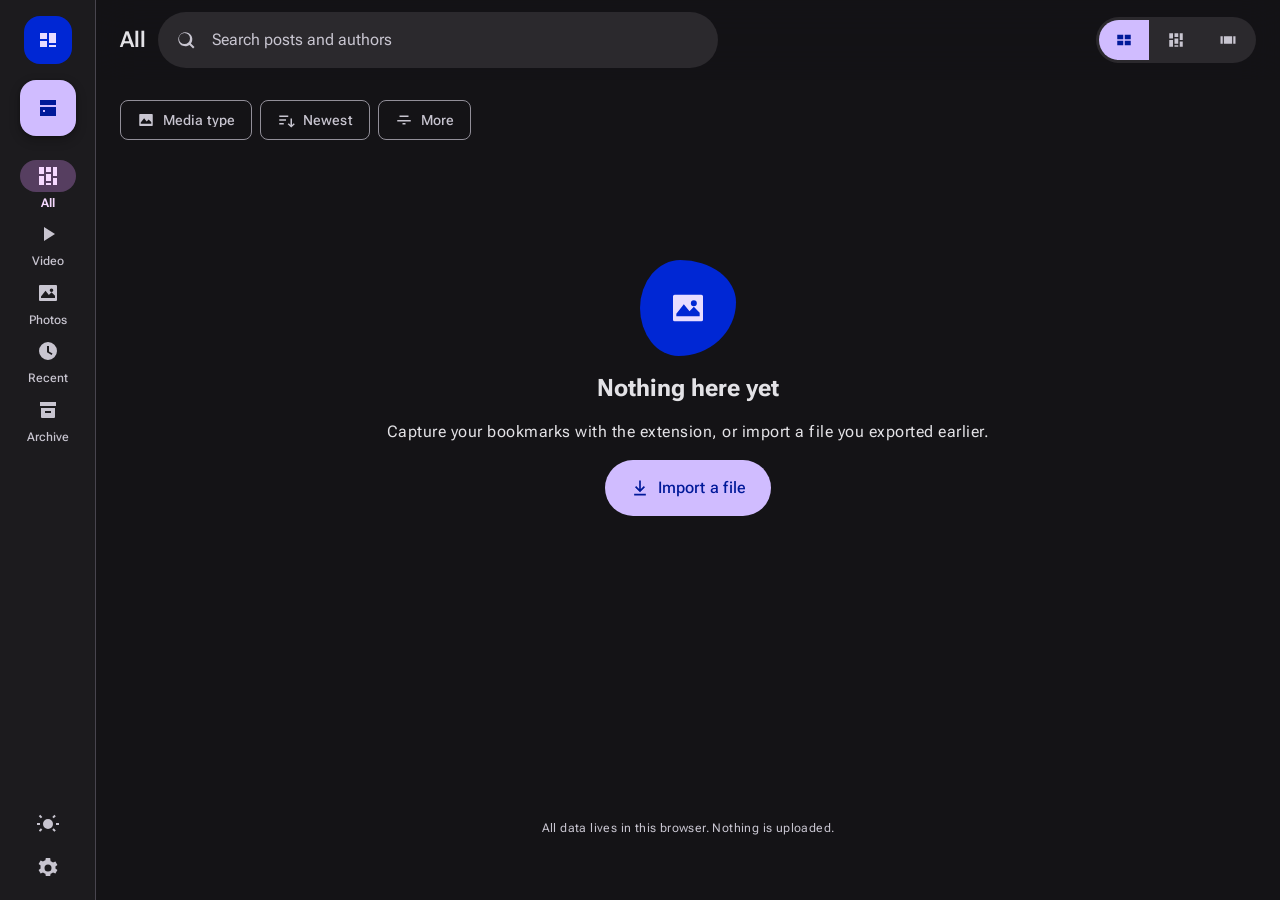
==== extension/dashboard/index.html @ ceeec3f2 "Add theater exit, lightbox overview, and inline video playback Three capability passes over the dash" ====
<!-- AUTO-GENERATED — do not edit.
     Mirrored from dashboard/index.html by tools/sync-shared.mjs.
     Edit the original and re-run:  node tools/sync-shared.mjs -->
<!DOCTYPE html>
<html lang="en">
<head>
<meta charset="UTF-8" />
<meta name="viewport" content="width=device-width, initial-scale=1, viewport-fit=cover" />
<meta name="description" content="Browse the photos and video you saved on X — a fast, horizontal media library that lives entirely in your browser." />
<title>Browse · X Bookmarks</title>

<link rel="stylesheet" href="../shared/m3e/fonts.css" />

<link rel="stylesheet" href="../shared/m3e/tokens.css" />
<link rel="stylesheet" href="../shared/m3e/components.css" />
<link rel="stylesheet" href="layout.css" />
</head>

<body>

<a class="m3e-skip-link m3e-label-large" href="#feed">Skip to media</a>

<!-- ==========================================================================
     APP SHELL

     A media browser, not a document reader. The organising idea is that the
     media is the interface: nothing but media occupies the centre of the
     screen, and every piece of chrome either floats over it or sits at an
     edge where it can be ignored.

     Three window classes, one DOM:
       compact   (<600)   full-bleed feed + floating bottom bar
       medium    (600+)   navigation rail + feed
       wide      (1024+)  navigation rail + feed + persistent inspector
     ========================================================================== -->
<div class="shell">

  <!-- ---------------------------------------------------------------------
       Navigation rail — medium and up.
       Five destinations, each a different way INTO the media, never a
       different kind of object. Icons carry a filled indicator pill when
       selected (M3E's active-indicator), so selection survives greyscale.
       --------------------------------------------------------------------- -->
  <nav class="shell__rail m3e-rail" id="rail" aria-label="Primary">
    <div class="rail__brand" aria-hidden="true">
      <svg viewBox="0 0 24 24" width="24" height="24" fill="currentColor">
        <path d="M4 5h7v6H4V5Zm9 0h7v10h-7V5ZM4 13h7v6H4v-6Zm9 4h7v2h-7v-2Z"/>
      </svg>
    </div>

    <button class="m3e-fab m3e-fab--primary m3e-state rail__fab" id="railFab"
      aria-label="Open data vault" data-tooltip="Vault">
      <svg viewBox="0 0 24 24" aria-hidden="true" fill="currentColor">
        <path d="M4 4h16v5H4V4Zm0 7h16v9H4v-9Zm3 3v2h2v-2H7Z"/>
      </svg>
    </button>

    <div class="rail__items" id="railItems" role="tablist" aria-orientation="vertical"></div>

    <div class="rail__foot">
      <button class="m3e-icon-button m3e-state" id="railTheme" aria-label="Switch color scheme" data-tooltip="Color scheme">
        <svg viewBox="0 0 24 24" aria-hidden="true" fill="currentColor">
          <path d="M12 3a9 9 0 1 0 9 9 7 7 0 0 1-9-9Z"/>
        </svg>
      </button>
      <button class="m3e-icon-button m3e-state" id="railSettings" aria-label="Open settings" data-tooltip="Settings">
        <svg viewBox="0 0 24 24" aria-hidden="true" fill="currentColor">
          <path d="M12 15.5A3.5 3.5 0 1 1 12 8.5a3.5 3.5 0 0 1 0 7Zm7.4-2.1.1-1.4-.1-1.4 2-1.5-2-3.5-2.4 1a7.6 7.6 0 0 0-2.4-1.4L14.2 2H9.8l-.4 2.2A7.6 7.6 0 0 0 7 5.6l-2.4-1-2 3.5 2 1.5-.1 1.4.1 1.4-2 1.5 2 3.5 2.4-1a7.6 7.6 0 0 0 2.4 1.4l.4 2.2h4.4l.4-2.2a7.6 7.6 0 0 0 2.4-1.4l2.4 1 2-3.5-2-1.5Z"/>
        </svg>
      </button>
    </div>
  </nav>

  <!-- ---------------------------------------------------------------------
       Main pane
       --------------------------------------------------------------------- -->
  <div class="shell__main">

    <!-- App bar. Collapses to a single row of glass over the media on scroll;
         it never occupies fixed vertical space that the feed could use. -->
    <header class="m3e-app-bar app-bar" id="appBar">
      <div class="app-bar__identity">
        <span class="app-bar__mark" aria-hidden="true">
          <svg viewBox="0 0 24 24" width="20" height="20" fill="currentColor">
            <path d="M4 5h7v6H4V5Zm9 0h7v10h-7V5ZM4 13h7v6H4v-6Zm9 4h7v2h-7v-2Z"/>
          </svg>
        </span>
        <h1 class="m3e-title-large m3e-title-large--emphasized app-bar__title" id="paneTitle">Browse</h1>
      </div>

      <div class="m3e-search app-bar__search" role="search">
        <svg class="m3e-search__icon" viewBox="0 0 24 24" aria-hidden="true" fill="currentColor">
          <path d="M20.5 19.1 16.9 15.5A7 7 0 1 0 15.5 16.9l3.6 3.6 1.4-1.4ZM5 10.5a5.5 5.5 0 1 1 5.5 5.5A5.5 5.5 0 0 1 5 10.5Z"/>
        </svg>
        <input class="m3e-search__input" id="search" type="search" enterkeyhint="search"
          placeholder="Search posts and authors"
          aria-label="Search your media" aria-describedby="searchHint"
          autocomplete="off" spellcheck="false" />
        <span id="searchHint" class="m3e-visually-hidden">
          Results update as you type.
        </span>
        <button class="m3e-icon-button m3e-icon-button--s m3e-state" id="searchClear" aria-label="Clear search" hidden>
          <svg viewBox="0 0 24 24" aria-hidden="true" fill="currentColor">
            <path d="M18.3 7.1 16.9 5.7 12 10.6 7.1 5.7 5.7 7.1l4.9 4.9-4.9 4.9 1.4 1.4 4.9-4.9 4.9 4.9 1.4-1.4-4.9-4.9 4.9-4.9Z"/>
          </svg>
        </button>
      </div>

      <div class="app-bar__actions">
        <!-- View switch: the single most consequential control on the page,
             so it is a permanent segmented button rather than a menu item. -->
        <div class="m3e-segmented app-bar__view" id="viewSeg" role="group" aria-label="Layout">
          <button class="m3e-segmented__item m3e-state" data-view="rails" aria-pressed="true" title="Rails — browse by collection">
            <svg viewBox="0 0 24 24" width="18" height="18" aria-hidden="true" fill="currentColor">
              <path d="M3 5h8v6H3V5Zm10 0h8v6h-8V5ZM3 13h8v6H3v-6Zm10 0h8v6h-8v-6Z"/>
            </svg>
            <span class="m3e-visually-hidden">Rails view</span>
          </button>
          <button class="m3e-segmented__item m3e-state" data-view="grid" aria-pressed="false" title="Grid — everything at once">
            <svg viewBox="0 0 24 24" width="18" height="18" aria-hidden="true" fill="currentColor">
              <path d="M3 3h5v7H3V3Zm7 0h5v5h-5V3Zm7 0h4v9h-4V3ZM3 12h5v9H3v-9Zm7 7h5v2h-5v-2Zm0-9h5v7h-5v-7Zm7 4h4v7h-4v-7Z"/>
            </svg>
            <span class="m3e-visually-hidden">Grid view</span>
          </button>
          <button class="m3e-segmented__item m3e-state" data-view="theater" aria-pressed="false" title="Theater — one at a time">
            <svg viewBox="0 0 24 24" width="18" height="18" aria-hidden="true" fill="currentColor">
              <path d="M2 7h3v10H2V7Zm4.5 0H17.5v10H6.5V7ZM19 7h3v10h-3V7Z"/>
            </svg>
            <span class="m3e-visually-hidden">Theater view</span>
          </button>
        </div>

        <button class="m3e-icon-button m3e-state app-bar__overflow" id="appBarSettings" aria-label="Open settings">
          <svg viewBox="0 0 24 24" aria-hidden="true" fill="currentColor">
            <path d="M12 15.5A3.5 3.5 0 1 1 12 8.5a3.5 3.5 0 0 1 0 7Zm7.4-2.1.1-1.4-.1-1.4 2-1.5-2-3.5-2.4 1a7.6 7.6 0 0 0-2.4-1.4L14.2 2H9.8l-.4 2.2A7.6 7.6 0 0 0 7 5.6l-2.4-1-2 3.5 2 1.5-.1 1.4.1 1.4-2 1.5 2 3.5 2.4-1a7.6 7.6 0 0 0 2.4 1.4l.4 2.2h4.4l.4-2.2a7.6 7.6 0 0 0 2.4-1.4l2.4 1 2-3.5-2-1.5Z"/>
          </svg>
        </button>
      </div>
    </header>

    <!-- Scrollable content region ------------------------------------------ -->
    <div class="pane" id="pane">

      <!-- Capture banner: only ever shown when the dashboard is running
           inside the extension and there is something to report. -->
      <section class="capture" id="captureBanner" hidden aria-live="polite">
        <span class="capture__dot" id="captureDot" aria-hidden="true"></span>
        <div class="capture__text">
          <p class="capture__title m3e-title-small" id="captureTitle"></p>
          <p class="capture__detail m3e-body-small" id="captureDetail"></p>
        </div>
        <div class="capture__actions" id="captureActions"></div>
      </section>

      <!-- Progressive filter bar: only the three decisions used constantly
           remain visible. Type is one menu; author, dates and thresholds live
           under More filters; Shuffle is an option in Sort. -->
      <div class="filterbar" id="filterBar">
        <div class="filterbar__scroll" role="group" aria-label="Filter and sort media">
          <button class="m3e-chip m3e-state filterbar__chip" id="chipMediaType"
            aria-haspopup="menu" aria-expanded="false" aria-pressed="false">
            <svg viewBox="0 0 24 24" aria-hidden="true" fill="currentColor">
              <path d="M4 4h16a1 1 0 0 1 1 1v14a1 1 0 0 1-1 1H4a1 1 0 0 1-1-1V5a1 1 0 0 1 1-1Zm1 13h14v-2.2l-3.5-3.5-2.6 2.6-3.4-4.2L5 15.4V17Z"/>
            </svg>
            <span class="filterbar__label" id="mediaTypeLabel">Media type</span>
          </button>

          <button class="m3e-chip m3e-state filterbar__chip" id="chipSort" aria-haspopup="menu" aria-expanded="false">
            <svg viewBox="0 0 24 24" aria-hidden="true" fill="currentColor">
              <path d="M3 6h12v2H3V6Zm0 5h9v2H3v-2Zm0 5h6v2H3v-2Zm15 2.6V10h2v8.6l2.3-2.3 1.4 1.4L19 22.1l-4.7-4.4 1.4-1.4 2.3 2.3Z"/>
            </svg>
            <span class="filterbar__label" id="chipSortLabel">Newest</span>
          </button>

          <button class="m3e-chip m3e-state filterbar__chip" id="chipMoreFilters"
            aria-label="More filters" aria-haspopup="menu" aria-expanded="false" aria-pressed="false">
            <svg viewBox="0 0 24 24" aria-hidden="true" fill="currentColor">
              <path d="M10 18h4v-2h-4v2Zm-7-6v2h18v-2H3ZM6 6v2h12V6H6Z"/>
            </svg>
            <span class="filterbar__label">More</span>
            <span class="m3e-chip__badge m3e-tabular" id="moreFilterBadge" hidden>0</span>
          </button>
        </div>
      </div>

      <!-- Result summary, announced to assistive tech --------------------- -->
      <p class="m3e-body-medium pane__summary" id="resultSummary" role="status" aria-live="polite"></p>

      <!-- Every tile points its aria-describedby here. It lives in the shell
           rather than inside a view so the reference can never dangle when
           the view changes. -->
      <p id="tileHint" class="m3e-visually-hidden">
        Opens the full-size viewer. Right-click or long-press for post details.
      </p>

      <!-- The feed. Its contents are entirely view-dependent: rails, grid or
           theater. One region, three renderers. -->
      <main class="feed" id="feed" tabindex="-1"></main>

      <footer class="pane__foot m3e-body-small">
        <span>All data lives in this browser. Nothing is uploaded.</span>
      </footer>
    </div>
  </div>

  <!-- ---------------------------------------------------------------------
       Inspector — persistent from 1024 px, a sheet below that.
       Deliberately NOT called "detail": it holds the post behind whatever
       media is selected, which is context, not the main event. The pane is
       collapsed entirely while nothing is selected — the feed keeps the room.
       --------------------------------------------------------------------- -->
  <aside class="shell__detail" id="detailPane" aria-label="Post details" aria-live="polite" data-open="false">
    <div class="detail" id="detailBody" hidden></div>
  </aside>
</div>

<!-- ==========================================================================
     Floating bottom bar — compact window class only.

     A docked navigation bar would eat 80px of a phone screen permanently, on
     a surface whose entire value is vertical room for media. This is M3
     Expressive's floating toolbar instead: it hides on scroll-down, returns
     on scroll-up, and is the destination switcher and the primary action in
     one 64px pill.
     ========================================================================== -->
<nav class="m3e-toolbar m3e-toolbar--floating nav-bar" id="navBar" aria-label="Primary"></nav>

<!-- ==========================================================================
     Overlays
     ========================================================================== -->
<div class="m3e-scrim" id="scrim" data-open="false"></div>

<!-- Adaptive sheet: bottom sheet on compact, side sheet from medium up -->
<div class="m3e-sheet m3e-sheet--bottom sheet" id="sheet" role="dialog" aria-modal="true"
  aria-labelledby="sheetTitle" aria-hidden="true" data-open="false">
  <div class="m3e-sheet__handle" aria-hidden="true"></div>
  <div class="m3e-sheet__header">
    <h2 class="m3e-title-large m3e-title-large--emphasized m3e-sheet__title" id="sheetTitle"></h2>
    <button class="m3e-icon-button m3e-state" id="sheetClose" aria-label="Close">
      <svg viewBox="0 0 24 24" aria-hidden="true" fill="currentColor">
        <path d="M18.3 7.1 16.9 5.7 12 10.6 7.1 5.7 5.7 7.1l4.9 4.9-4.9 4.9 1.4 1.4 4.9-4.9 4.9 4.9 1.4-1.4-4.9-4.9 4.9-4.9Z"/>
      </svg>
    </button>
  </div>
  <div class="m3e-sheet__content" id="sheetContent"></div>
</div>

<!-- Settings / Data Vault / confirm dialog -->
<div class="m3e-dialog dialog" id="dialog" role="dialog" aria-modal="true"
  aria-labelledby="dialogTitle" aria-hidden="true" data-open="false">
  <div class="m3e-dialog__header">
    <h2 class="m3e-headline-small m3e-headline-small--emphasized m3e-dialog__title" id="dialogTitle"></h2>
    <button class="m3e-icon-button m3e-state" id="dialogClose" aria-label="Close">
      <svg viewBox="0 0 24 24" aria-hidden="true" fill="currentColor">
        <path d="M18.3 7.1 16.9 5.7 12 10.6 7.1 5.7 5.7 7.1l4.9 4.9-4.9 4.9 1.4 1.4 4.9-4.9 4.9 4.9 1.4-1.4-4.9-4.9 4.9-4.9Z"/>
      </svg>
    </button>
  </div>
  <div class="m3e-dialog__content" id="dialogContent"></div>
  <div class="m3e-dialog__actions" id="dialogActions"></div>
</div>

<!-- Snackbar -->
<div class="m3e-snackbar" id="snackbar" role="status" aria-live="polite" data-open="false">
  <span class="m3e-snackbar__text"></span>
  <button class="m3e-snackbar__action" hidden></button>
</div>

<!-- Hidden file inputs -->
<input type="file" id="fileImport" accept=".json,.jsonl,application/json" hidden />
<input type="file" id="fileRestore" accept=".json,application/json" hidden />

<script src="../shared/m3e/color.js"></script>
<script src="../shared/m3e/theme.js"></script>
<script src="../shared/m3e/interactions.js"></script>
<script src="../shared/m3e/media.js"></script>
<script src="../shared/m3e/video-controls.js"></script>
<script src="bridge.js"></script>
<script src="lightbox.js"></script>
<script src="app.js"></script>
</body>
</html>
---- extension/shared/m3e/fonts.css ----
/* AUTO-GENERATED — do not edit.
   Mirrored from shared/m3e/fonts.css by tools/sync-shared.mjs.
   Edit the original and re-run:  node tools/sync-shared.mjs
*/
/* =============================================================================
   M3 Expressive · Typeface

   Roboto Flex, self-hosted, as a real variable font.

   Why self-hosted instead of the Google Fonts CDN
   -----------------------------------------------
   The extension popup runs under the MV3 content security policy, which
   forbids loading resources from a remote origin. If the dashboard pulled
   Roboto Flex from fonts.googleapis.com and the popup could not, the two
   surfaces of the same product would render in two different typefaces — the
   exact incoherence this redesign exists to remove. Self-hosting also means
   the dashboard works offline, which matters for a tool whose whole point is
   keeping your data local.

   Why the `opsz` axis subset
   --------------------------
   Roboto Flex ships 15 axes. Shipping them all costs ~240 kB per subset for
   variation we would never use. We keep the two axes M3 Expressive actually
   depends on:
     · wght (100–1000) — the emphasized type scale is expressed as weight;
     · opsz (8–144)    — optical sizing, so display text gets tighter apertures
                         and body text stays open at small sizes. This is what
                         makes a variable font worth using instead of two
                         static weights.
   That is 84 kB for latin + 59 kB for latin-ext, both cached after first paint.

   `font-display: swap` — text is readable immediately in the fallback stack;
   the swap is a typeface change, never invisible text.
   ============================================================================= */

@font-face {
  font-family: "Roboto Flex";
  font-style: normal;
  font-display: swap;
  font-weight: 100 1000;
  src: url("../fonts/roboto-flex-latin-opsz-normal.woff2") format("woff2-variations");
  unicode-range: U+0000-00FF, U+0131, U+0152-0153, U+02BB-02BC, U+02C6, U+02DA,
    U+02DC, U+0304, U+0308, U+0329, U+2000-206F, U+20AC, U+2122, U+2191, U+2193,
    U+2212, U+2215, U+FEFF, U+FFFD;
}

@font-face {
  font-family: "Roboto Flex";
  font-style: normal;
  font-display: swap;
  font-weight: 100 1000;
  src: url("../fonts/roboto-flex-latin-ext-opsz-normal.woff2") format("woff2-variations");
  unicode-range: U+0100-02BA, U+02BD-02C5, U+02C7-02CC, U+02CE-02D7, U+02DD-02FF,
    U+0304, U+0308, U+0329, U+1D00-1DBF, U+1E00-1E9F, U+1EF2-1EFF, U+2020,
    U+20A0-20AB, U+20AD-20C0, U+2113, U+2C60-2C7F, U+A720-A7FF;
}

/* Let the browser drive `opsz` from the rendered size. This is the whole point
   of an optical-size axis: 57px display text and 11px labels are different
   drawings of the same face, not one drawing scaled. */
:root {
  font-optical-sizing: auto;
  font-synthesis-weight: none; /* never fake a weight the variable font has */
}
---- extension/shared/m3e/tokens.css ----
/* AUTO-GENERATED — do not edit.
   Mirrored from shared/m3e/tokens.css by tools/sync-shared.mjs.
   Edit the original and re-run:  node tools/sync-shared.mjs
*/
/* =============================================================================
   M3E · Design Tokens
   Material Design 3 Expressive — reference + system layer
   -----------------------------------------------------------------------------
   Layering (M3 token architecture):
     md.ref.*   reference   raw primitives, never used by components directly
     md.sys.*   system      semantic decisions, the only layer components read
     md.comp.*  component   per-component overrides, declared beside components

   Colour system tokens (--md-sys-color-*) are NOT declared here: they are
   emitted at runtime by shared/m3e/theme.js from the dynamic colour engine,
   so that seed / variant / contrast / scheme changes are a single repaint.
   ============================================================================= */

:root {
  /* ==========================================================================
     REFERENCE · Typeface
     M3 defines two typeface roles: brand (display/headline) and plain
     (title/body/label). M3 Expressive pairs a variable brand face with a
     highly legible plain face; we degrade gracefully to the platform UI face.
     ========================================================================== */
  --md-ref-typeface-brand: "Roboto Flex", "Roboto", "Google Sans", system-ui,
    -apple-system, "Segoe UI", "Helvetica Neue", sans-serif;
  --md-ref-typeface-plain: "Roboto Flex", "Roboto", system-ui, -apple-system,
    "Segoe UI", "Helvetica Neue", sans-serif;
  --md-ref-typeface-mono: "Roboto Mono", ui-monospace, SFMono-Regular,
    "SF Mono", Menlo, Consolas, monospace;

  /* REFERENCE · Weight ------------------------------------------------------ */
  --md-ref-typeface-weight-regular: 400;
  --md-ref-typeface-weight-medium: 500;
  --md-ref-typeface-weight-semibold: 600;
  --md-ref-typeface-weight-bold: 700;

  /* ==========================================================================
     SYSTEM · Typescale — baseline
     15 baseline roles: display / headline / title / body / label × L / M / S.
     Sizes in rem so browser text-zoom and user font-size settings are honoured
     (WCAG 1.4.4 Resize Text).
     ========================================================================== */
  --md-sys-typescale-display-large-font: var(--md-ref-typeface-brand);
  --md-sys-typescale-display-large-size: 3.5625rem;   /* 57 */
  --md-sys-typescale-display-large-line-height: 4rem; /* 64 */
  --md-sys-typescale-display-large-tracking: -0.015625rem;
  --md-sys-typescale-display-large-weight: 400;

  --md-sys-typescale-display-medium-font: var(--md-ref-typeface-brand);
  --md-sys-typescale-display-medium-size: 2.8125rem;   /* 45 */
  --md-sys-typescale-display-medium-line-height: 3.25rem;
  --md-sys-typescale-display-medium-tracking: 0;
  --md-sys-typescale-display-medium-weight: 400;

  --md-sys-typescale-display-small-font: var(--md-ref-typeface-brand);
  --md-sys-typescale-display-small-size: 2.25rem;      /* 36 */
  --md-sys-typescale-display-small-line-height: 2.75rem;
  --md-sys-typescale-display-small-tracking: 0;
  --md-sys-typescale-display-small-weight: 400;

  --md-sys-typescale-headline-large-font: var(--md-ref-typeface-brand);
  --md-sys-typescale-headline-large-size: 2rem;        /* 32 */
  --md-sys-typescale-headline-large-line-height: 2.5rem;
  --md-sys-typescale-headline-large-tracking: 0;
  --md-sys-typescale-headline-large-weight: 400;

  --md-sys-typescale-headline-medium-font: var(--md-ref-typeface-brand);
  --md-sys-typescale-headline-medium-size: 1.75rem;    /* 28 */
  --md-sys-typescale-headline-medium-line-height: 2.25rem;
  --md-sys-typescale-headline-medium-tracking: 0;
  --md-sys-typescale-headline-medium-weight: 400;

  --md-sys-typescale-headline-small-font: var(--md-ref-typeface-brand);
  --md-sys-typescale-headline-small-size: 1.5rem;      /* 24 */
  --md-sys-typescale-headline-small-line-height: 2rem;
  --md-sys-typescale-headline-small-tracking: 0;
  --md-sys-typescale-headline-small-weight: 400;

  --md-sys-typescale-title-large-font: var(--md-ref-typeface-plain);
  --md-sys-typescale-title-large-size: 1.375rem;       /* 22 */
  --md-sys-typescale-title-large-line-height: 1.75rem;
  --md-sys-typescale-title-large-tracking: 0;
  --md-sys-typescale-title-large-weight: 400;

  --md-sys-typescale-title-medium-font: var(--md-ref-typeface-plain);
  --md-sys-typescale-title-medium-size: 1rem;          /* 16 */
  --md-sys-typescale-title-medium-line-height: 1.5rem;
  --md-sys-typescale-title-medium-tracking: 0.009375rem;
  --md-sys-typescale-title-medium-weight: 500;

  --md-sys-typescale-title-small-font: var(--md-ref-typeface-plain);
  --md-sys-typescale-title-small-size: 0.875rem;       /* 14 */
  --md-sys-typescale-title-small-line-height: 1.25rem;
  --md-sys-typescale-title-small-tracking: 0.00625rem;
  --md-sys-typescale-title-small-weight: 500;

  --md-sys-typescale-body-large-font: var(--md-ref-typeface-plain);
  --md-sys-typescale-body-large-size: 1rem;            /* 16 */
  --md-sys-typescale-body-large-line-height: 1.5rem;
  --md-sys-typescale-body-large-tracking: 0.03125rem;
  --md-sys-typescale-body-large-weight: 400;

  --md-sys-typescale-body-medium-font: var(--md-ref-typeface-plain);
  --md-sys-typescale-body-medium-size: 0.875rem;       /* 14 */
  --md-sys-typescale-body-medium-line-height: 1.25rem;
  --md-sys-typescale-body-medium-tracking: 0.015625rem;
  --md-sys-typescale-body-medium-weight: 400;

  --md-sys-typescale-body-small-font: var(--md-ref-typeface-plain);
  --md-sys-typescale-body-small-size: 0.75rem;         /* 12 */
  --md-sys-typescale-body-small-line-height: 1rem;
  --md-sys-typescale-body-small-tracking: 0.025rem;
  --md-sys-typescale-body-small-weight: 400;

  --md-sys-typescale-label-large-font: var(--md-ref-typeface-plain);
  --md-sys-typescale-label-large-size: 0.875rem;       /* 14 */
  --md-sys-typescale-label-large-line-height: 1.25rem;
  --md-sys-typescale-label-large-tracking: 0.00625rem;
  --md-sys-typescale-label-large-weight: 500;

  --md-sys-typescale-label-medium-font: var(--md-ref-typeface-plain);
  --md-sys-typescale-label-medium-size: 0.75rem;       /* 12 */
  --md-sys-typescale-label-medium-line-height: 1rem;
  --md-sys-typescale-label-medium-tracking: 0.03125rem;
  --md-sys-typescale-label-medium-weight: 500;

  --md-sys-typescale-label-small-font: var(--md-ref-typeface-plain);
  --md-sys-typescale-label-small-size: 0.6875rem;      /* 11 */
  --md-sys-typescale-label-small-line-height: 1rem;
  --md-sys-typescale-label-small-tracking: 0.03125rem;
  --md-sys-typescale-label-small-weight: 500;

  /* ==========================================================================
     SYSTEM · Typescale — EMPHASIZED  (M3 Expressive)
     The expressive update adds a parallel set of 15 "emphasized" styles that
     share metrics with the baseline but carry more weight (and, on a variable
     face, slightly tighter width) so hierarchy is carried by the type itself
     rather than by colour alone. Reserve for hero moments — see
     design/01-foundations.md §Typography "80/20".
     ========================================================================== */
  --md-sys-typescale-display-large-emphasized-weight: 700;
  --md-sys-typescale-display-medium-emphasized-weight: 700;
  --md-sys-typescale-display-small-emphasized-weight: 700;
  --md-sys-typescale-headline-large-emphasized-weight: 700;
  --md-sys-typescale-headline-medium-emphasized-weight: 700;
  --md-sys-typescale-headline-small-emphasized-weight: 700;
  --md-sys-typescale-title-large-emphasized-weight: 600;
  --md-sys-typescale-title-medium-emphasized-weight: 600;
  --md-sys-typescale-title-small-emphasized-weight: 600;
  --md-sys-typescale-body-large-emphasized-weight: 500;
  --md-sys-typescale-body-medium-emphasized-weight: 500;
  --md-sys-typescale-body-small-emphasized-weight: 500;
  --md-sys-typescale-label-large-emphasized-weight: 700;
  --md-sys-typescale-label-medium-emphasized-weight: 700;
  --md-sys-typescale-label-small-emphasized-weight: 700;

  /* ==========================================================================
     SYSTEM · Shape
     The M3 Expressive shape scale: the base M3 ladder plus the *-increased
     steps and extra-extra-large introduced with Expressive.
     ========================================================================== */
  --md-sys-shape-corner-none: 0px;
  --md-sys-shape-corner-extra-small: 4px;
  --md-sys-shape-corner-small: 8px;
  --md-sys-shape-corner-small-increased: 10px;
  --md-sys-shape-corner-medium: 12px;
  --md-sys-shape-corner-medium-increased: 16px;
  --md-sys-shape-corner-large: 16px;
  --md-sys-shape-corner-large-increased: 20px;
  --md-sys-shape-corner-extra-large: 28px;
  --md-sys-shape-corner-extra-large-increased: 32px;
  --md-sys-shape-corner-extra-extra-large: 48px;
  --md-sys-shape-corner-full: 9999px;

  /* ==========================================================================
     SYSTEM · Motion — physics
     M3 Expressive replaces duration+easing with a spring system: two families
     (spatial → position/size/shape, overshoots; effects → colour/opacity,
     never overshoots) × three speeds (fast / default / slow).

     Springs are expressed here as the CSS cubic-bezier + duration equivalents
     published for the expressive motion scheme, so the same token names used
     on Compose/Android map 1:1 onto the web build.
     ========================================================================== */
  --md-sys-motion-spring-fast-spatial: 350ms cubic-bezier(0.42, 1.67, 0.21, 0.9);
  --md-sys-motion-spring-default-spatial: 500ms cubic-bezier(0.38, 1.21, 0.22, 1);
  --md-sys-motion-spring-slow-spatial: 650ms cubic-bezier(0.39, 1.29, 0.35, 0.98);
  --md-sys-motion-spring-fast-effects: 150ms cubic-bezier(0.31, 0.94, 0.34, 1);
  --md-sys-motion-spring-default-effects: 200ms cubic-bezier(0.34, 0.8, 0.34, 1);
  --md-sys-motion-spring-slow-effects: 300ms cubic-bezier(0.34, 0.88, 0.34, 1);

  /* Split forms, for properties that need duration and easing separately. */
  --md-sys-motion-duration-fast-spatial: 350ms;
  --md-sys-motion-duration-default-spatial: 500ms;
  --md-sys-motion-duration-slow-spatial: 650ms;
  --md-sys-motion-duration-fast-effects: 150ms;
  --md-sys-motion-duration-default-effects: 200ms;
  --md-sys-motion-duration-slow-effects: 300ms;
  --md-sys-motion-easing-fast-spatial: cubic-bezier(0.42, 1.67, 0.21, 0.9);
  --md-sys-motion-easing-default-spatial: cubic-bezier(0.38, 1.21, 0.22, 1);
  --md-sys-motion-easing-slow-spatial: cubic-bezier(0.39, 1.29, 0.35, 0.98);
  --md-sys-motion-easing-fast-effects: cubic-bezier(0.31, 0.94, 0.34, 1);
  --md-sys-motion-easing-default-effects: cubic-bezier(0.34, 0.8, 0.34, 1);
  --md-sys-motion-easing-slow-effects: cubic-bezier(0.34, 0.88, 0.34, 1);

  /* ==========================================================================
     SYSTEM · State layers
     M3 communicates interaction state by compositing an opacity of the content
     colour over the container, never by swapping to an unrelated colour.
     ========================================================================== */
  --md-sys-state-hover-state-layer-opacity: 0.08;
  --md-sys-state-focus-state-layer-opacity: 0.10;
  --md-sys-state-pressed-state-layer-opacity: 0.10;
  --md-sys-state-dragged-state-layer-opacity: 0.16;
  --md-sys-state-disabled-container-opacity: 0.12;
  --md-sys-state-disabled-content-opacity: 0.38;

  /* ==========================================================================
     SYSTEM · Elevation
     M3 elevation is primarily conveyed by the surface-container ladder; shadow
     is a secondary cue reserved for components that float above content.
     ========================================================================== */
  --md-sys-elevation-level0: none;
  --md-sys-elevation-level1: 0 1px 2px 0 rgb(0 0 0 / 0.30), 0 1px 3px 1px rgb(0 0 0 / 0.15);
  --md-sys-elevation-level2: 0 1px 2px 0 rgb(0 0 0 / 0.30), 0 2px 6px 2px rgb(0 0 0 / 0.15);
  --md-sys-elevation-level3: 0 4px 8px 3px rgb(0 0 0 / 0.15), 0 1px 3px 0 rgb(0 0 0 / 0.30);
  --md-sys-elevation-level4: 0 6px 10px 4px rgb(0 0 0 / 0.15), 0 2px 3px 0 rgb(0 0 0 / 0.30);
  --md-sys-elevation-level5: 0 8px 12px 6px rgb(0 0 0 / 0.15), 0 4px 4px 0 rgb(0 0 0 / 0.30);

  /* ==========================================================================
     SYSTEM · Spacing — 4dp grid
     ========================================================================== */
  --md-sys-spacing-0: 0px;
  --md-sys-spacing-1: 4px;
  --md-sys-spacing-2: 8px;
  --md-sys-spacing-3: 12px;
  --md-sys-spacing-4: 16px;
  --md-sys-spacing-5: 20px;
  --md-sys-spacing-6: 24px;
  --md-sys-spacing-7: 28px;
  --md-sys-spacing-8: 32px;
  --md-sys-spacing-10: 40px;
  --md-sys-spacing-12: 48px;
  --md-sys-spacing-14: 56px;
  --md-sys-spacing-16: 64px;

  /* SYSTEM · Adaptive margins, keyed to window size class ------------------- */
  --md-sys-margin-compact: 16px;
  --md-sys-margin-medium: 24px;
  --md-sys-margin-expanded: 24px;
  --md-sys-margin-large: 32px;
  --md-sys-margin-extra-large: 32px;

  /* SYSTEM · Interaction targets (WCAG 2.5.8 / M3 minimum) ------------------ */
  --md-sys-touch-target-min: 48px;
  --md-sys-icon-size-small: 20px;
  --md-sys-icon-size-medium: 24px;
  --md-sys-icon-size-large: 32px;

  /* SYSTEM · Z-index ladder ------------------------------------------------- */
  --md-sys-z-content: 0;
  --md-sys-z-sticky: 100;
  --md-sys-z-toolbar: 200;
  --md-sys-z-scrim: 900;
  --md-sys-z-modal: 1000;
  --md-sys-z-snackbar: 1100;
  /* Above the snackbar: the media viewer takes over the whole screen, and a
     toast floating over a full-bleed photo would be both illegible and
     unreachable. */
  --md-sys-z-immersive: 1200;
}

/* ==========================================================================
   Density — a product-level scalar over the 4dp grid, not an M3 token.
   Exposed because a bookmark library is a density-sensitive data surface.
   ========================================================================== */
:root,
[data-density="comfortable"] {
  --m3e-density-scale: 1;
  --m3e-row-gap: var(--md-sys-spacing-4);
}
[data-density="compact"] {
  --m3e-density-scale: 0.75;
  --m3e-row-gap: var(--md-sys-spacing-2);
}
[data-density="spacious"] {
  --m3e-density-scale: 1.25;
  --m3e-row-gap: var(--md-sys-spacing-6);
}

/* ==========================================================================
   Reduced motion.
   Two switches feed one outcome: the OS-level preference and the in-app
   setting. Springs collapse to near-instant effects; nothing that conveys
   state is removed, only its travel.
   ========================================================================== */
@media (prefers-reduced-motion: reduce) {
  :root {
    --md-sys-motion-spring-fast-spatial: 1ms linear;
    --md-sys-motion-spring-default-spatial: 1ms linear;
    --md-sys-motion-spring-slow-spatial: 1ms linear;
    --md-sys-motion-spring-fast-effects: 1ms linear;
    --md-sys-motion-spring-default-effects: 1ms linear;
    --md-sys-motion-spring-slow-effects: 1ms linear;
    --md-sys-motion-duration-fast-spatial: 1ms;
    --md-sys-motion-duration-default-spatial: 1ms;
    --md-sys-motion-duration-slow-spatial: 1ms;
    --md-sys-motion-duration-fast-effects: 1ms;
    --md-sys-motion-duration-default-effects: 1ms;
    --md-sys-motion-duration-slow-effects: 1ms;
  }
}
[data-motion="reduced"] {
  --md-sys-motion-spring-fast-spatial: 1ms linear;
  --md-sys-motion-spring-default-spatial: 1ms linear;
  --md-sys-motion-spring-slow-spatial: 1ms linear;
  --md-sys-motion-spring-fast-effects: 1ms linear;
  --md-sys-motion-spring-default-effects: 1ms linear;
  --md-sys-motion-spring-slow-effects: 1ms linear;
  --md-sys-motion-duration-fast-spatial: 1ms;
  --md-sys-motion-duration-default-spatial: 1ms;
  --md-sys-motion-duration-slow-spatial: 1ms;
  --md-sys-motion-duration-fast-effects: 1ms;
  --md-sys-motion-duration-default-effects: 1ms;
  --md-sys-motion-duration-slow-effects: 1ms;
}
---- extension/shared/m3e/components.css ----
/* AUTO-GENERATED — do not edit.
   Mirrored from shared/m3e/components.css by tools/sync-shared.mjs.
   Edit the original and re-run:  node tools/sync-shared.mjs
*/
/* =============================================================================
   M3E · Component Library
   Material Design 3 Expressive — shared across the dashboard and the extension
   -----------------------------------------------------------------------------
   Rules of the system
   -------------------
   1. Components read only --md-sys-* tokens. No literal colours, no literal
      radii, no literal durations below this line.
   2. Every interactive surface owns a ::before state layer. Interaction is
      communicated by compositing the content colour, never by colour swapping.
   3. Spatial properties (transform, size, corner radius) animate on *spatial*
      springs; colour and opacity animate on *effects* springs. Never mixed.
   4. Focus is always visible: a 3px focus ring offset from the container,
      drawn in `secondary` so it survives every scheme and contrast level.
   5. Minimum hit area 48×48, enforced with pseudo-element expansion when the
      visual box is smaller.
   ============================================================================= */

/* =============================================================================
   0 · Reset & document
   ============================================================================= */
*,
*::before,
*::after { box-sizing: border-box; }

html {
  -webkit-text-size-adjust: 100%;
  text-size-adjust: 100%;
}

/* `hidden` must win over component display rules. Without this, any component
   whose base class sets `display` silently ignores the attribute — and the
   attribute is how the app expresses "not applicable right now" to both the
   renderer and assistive tech. */
[hidden] { display: none !important; }

body {
  margin: 0;
  background: var(--md-sys-color-surface);
  color: var(--md-sys-color-on-surface);
  font-family: var(--md-ref-typeface-plain);
  font-size: var(--md-sys-typescale-body-medium-size);
  line-height: var(--md-sys-typescale-body-medium-line-height);
  -webkit-font-smoothing: antialiased;
  text-rendering: optimizeLegibility;
  transition: background-color var(--md-sys-motion-spring-default-effects),
              color var(--md-sys-motion-spring-default-effects);
}

/* Roboto Flex is variable: opt into optical sizing and grade where available. */
@supports (font-variation-settings: "opsz" 14) {
  body { font-variation-settings: "opsz" 14, "GRAD" 0; }
}

::selection {
  background: var(--md-sys-color-primary-container);
  color: var(--md-sys-color-on-primary-container);
}

/* Scrollbars follow the surface ladder rather than the platform default. */
* {
  scrollbar-width: thin;
  scrollbar-color: var(--md-sys-color-outline-variant) transparent;
}
*::-webkit-scrollbar { width: 10px; height: 10px; }
*::-webkit-scrollbar-track { background: transparent; }
*::-webkit-scrollbar-thumb {
  background: var(--md-sys-color-outline-variant);
  border: 3px solid transparent;
  background-clip: content-box;
  border-radius: var(--md-sys-shape-corner-full);
}
*::-webkit-scrollbar-thumb:hover { background: var(--md-sys-color-outline); background-clip: content-box; }

/* =============================================================================
   1 · Typography utilities
   .m3e-{role}-{size}  → baseline    .m3e-{role}-{size}--emphasized → expressive
   ============================================================================= */
.m3e-display-large,
.m3e-display-medium,
.m3e-display-small,
.m3e-headline-large,
.m3e-headline-medium,
.m3e-headline-small,
.m3e-title-large,
.m3e-title-medium,
.m3e-title-small,
.m3e-body-large,
.m3e-body-medium,
.m3e-body-small,
.m3e-label-large,
.m3e-label-medium,
.m3e-label-small { margin: 0; }

.m3e-display-large {
  font: var(--md-sys-typescale-display-large-weight) var(--md-sys-typescale-display-large-size) / var(--md-sys-typescale-display-large-line-height) var(--md-sys-typescale-display-large-font);
  letter-spacing: var(--md-sys-typescale-display-large-tracking);
}
.m3e-display-medium {
  font: var(--md-sys-typescale-display-medium-weight) var(--md-sys-typescale-display-medium-size) / var(--md-sys-typescale-display-medium-line-height) var(--md-sys-typescale-display-medium-font);
  letter-spacing: var(--md-sys-typescale-display-medium-tracking);
}
.m3e-display-small {
  font: var(--md-sys-typescale-display-small-weight) var(--md-sys-typescale-display-small-size) / var(--md-sys-typescale-display-small-line-height) var(--md-sys-typescale-display-small-font);
  letter-spacing: var(--md-sys-typescale-display-small-tracking);
}
.m3e-headline-large {
  font: var(--md-sys-typescale-headline-large-weight) var(--md-sys-typescale-headline-large-size) / var(--md-sys-typescale-headline-large-line-height) var(--md-sys-typescale-headline-large-font);
}
.m3e-headline-medium {
  font: var(--md-sys-typescale-headline-medium-weight) var(--md-sys-typescale-headline-medium-size) / var(--md-sys-typescale-headline-medium-line-height) var(--md-sys-typescale-headline-medium-font);
}
.m3e-headline-small {
  font: var(--md-sys-typescale-headline-small-weight) var(--md-sys-typescale-headline-small-size) / var(--md-sys-typescale-headline-small-line-height) var(--md-sys-typescale-headline-small-font);
}
.m3e-title-large {
  font: var(--md-sys-typescale-title-large-weight) var(--md-sys-typescale-title-large-size) / var(--md-sys-typescale-title-large-line-height) var(--md-sys-typescale-title-large-font);
}
.m3e-title-medium {
  font: var(--md-sys-typescale-title-medium-weight) var(--md-sys-typescale-title-medium-size) / var(--md-sys-typescale-title-medium-line-height) var(--md-sys-typescale-title-medium-font);
  letter-spacing: var(--md-sys-typescale-title-medium-tracking);
}
.m3e-title-small {
  font: var(--md-sys-typescale-title-small-weight) var(--md-sys-typescale-title-small-size) / var(--md-sys-typescale-title-small-line-height) var(--md-sys-typescale-title-small-font);
  letter-spacing: var(--md-sys-typescale-title-small-tracking);
}
.m3e-body-large {
  font: var(--md-sys-typescale-body-large-weight) var(--md-sys-typescale-body-large-size) / var(--md-sys-typescale-body-large-line-height) var(--md-sys-typescale-body-large-font);
  letter-spacing: var(--md-sys-typescale-body-large-tracking);
}
.m3e-body-medium {
  font: var(--md-sys-typescale-body-medium-weight) var(--md-sys-typescale-body-medium-size) / var(--md-sys-typescale-body-medium-line-height) var(--md-sys-typescale-body-medium-font);
  letter-spacing: var(--md-sys-typescale-body-medium-tracking);
}
.m3e-body-small {
  font: var(--md-sys-typescale-body-small-weight) var(--md-sys-typescale-body-small-size) / var(--md-sys-typescale-body-small-line-height) var(--md-sys-typescale-body-small-font);
  letter-spacing: var(--md-sys-typescale-body-small-tracking);
}
.m3e-label-large {
  font: var(--md-sys-typescale-label-large-weight) var(--md-sys-typescale-label-large-size) / var(--md-sys-typescale-label-large-line-height) var(--md-sys-typescale-label-large-font);
  letter-spacing: var(--md-sys-typescale-label-large-tracking);
}
.m3e-label-medium {
  font: var(--md-sys-typescale-label-medium-weight) var(--md-sys-typescale-label-medium-size) / var(--md-sys-typescale-label-medium-line-height) var(--md-sys-typescale-label-medium-font);
  letter-spacing: var(--md-sys-typescale-label-medium-tracking);
}
.m3e-label-small {
  font: var(--md-sys-typescale-label-small-weight) var(--md-sys-typescale-label-small-size) / var(--md-sys-typescale-label-small-line-height) var(--md-sys-typescale-label-small-font);
  letter-spacing: var(--md-sys-typescale-label-small-tracking);
}

/* Emphasized variants — weight only; metrics stay locked to the baseline so
   swapping emphasis never reflows a layout. */
.m3e-display-large--emphasized { font-weight: var(--md-sys-typescale-display-large-emphasized-weight); }
.m3e-display-medium--emphasized { font-weight: var(--md-sys-typescale-display-medium-emphasized-weight); }
.m3e-display-small--emphasized { font-weight: var(--md-sys-typescale-display-small-emphasized-weight); }
.m3e-headline-large--emphasized { font-weight: var(--md-sys-typescale-headline-large-emphasized-weight); }
.m3e-headline-medium--emphasized { font-weight: var(--md-sys-typescale-headline-medium-emphasized-weight); }
.m3e-headline-small--emphasized { font-weight: var(--md-sys-typescale-headline-small-emphasized-weight); }
.m3e-title-large--emphasized { font-weight: var(--md-sys-typescale-title-large-emphasized-weight); }
.m3e-title-medium--emphasized { font-weight: var(--md-sys-typescale-title-medium-emphasized-weight); }
.m3e-title-small--emphasized { font-weight: var(--md-sys-typescale-title-small-emphasized-weight); }
.m3e-body-large--emphasized { font-weight: var(--md-sys-typescale-body-large-emphasized-weight); }
.m3e-body-medium--emphasized { font-weight: var(--md-sys-typescale-body-medium-emphasized-weight); }
.m3e-label-large--emphasized { font-weight: var(--md-sys-typescale-label-large-emphasized-weight); }
.m3e-label-medium--emphasized { font-weight: var(--md-sys-typescale-label-medium-emphasized-weight); }
.m3e-label-small--emphasized { font-weight: var(--md-sys-typescale-label-small-emphasized-weight); }

/* Numerals in data positions must not jitter as values tick. */
.m3e-tabular { font-variant-numeric: tabular-nums; font-feature-settings: "tnum" 1; }

/* =============================================================================
   2 · Accessibility primitives
   ============================================================================= */
.m3e-visually-hidden {
  position: absolute !important;
  width: 1px; height: 1px;
  margin: -1px; padding: 0;
  overflow: hidden;
  clip: rect(0 0 0 0);
  clip-path: inset(50%);
  white-space: nowrap;
  border: 0;
}

/* Skip link — first tab stop on every surface. */
.m3e-skip-link {
  position: fixed;
  top: var(--md-sys-spacing-2);
  left: var(--md-sys-spacing-2);
  z-index: var(--md-sys-z-snackbar);
  padding: var(--md-sys-spacing-3) var(--md-sys-spacing-5);
  background: var(--md-sys-color-inverse-surface);
  color: var(--md-sys-color-inverse-on-surface);
  border-radius: var(--md-sys-shape-corner-full);
  box-shadow: var(--md-sys-elevation-level3);
  /* Park it well clear of the viewport. `-100%` alone leaves the elevation
     shadow smeared across the top edge of the page, which reads as a rendering
     glitch on small screens. Offsetting by the element's own top inset plus a
     margin guarantees nothing shows until it is focused. */
  transform: translateY(calc(-100% - var(--md-sys-spacing-2) - 16px));
  transition: transform var(--md-sys-motion-spring-fast-spatial);
  text-decoration: none;
}
.m3e-skip-link:focus-visible { transform: translateY(0); }

/* Universal focus ring. Drawn on `secondary` so it never collides with the
   `primary` fills it most often sits on top of. */
:where(a, button, input, select, textarea, summary, [tabindex]):focus-visible {
  outline: 3px solid var(--md-sys-color-secondary);
  outline-offset: 2px;
  border-radius: inherit;
}

/* =============================================================================
   3 · State layer
   Applied by any component carrying .m3e-state. The layer inherits the
   component's border-radius and never intercepts pointer events.
   ============================================================================= */
.m3e-state { position: relative; isolation: isolate; overflow: hidden; }
.m3e-state::before {
  content: "";
  position: absolute;
  inset: 0;
  z-index: -1;
  background: currentColor;
  opacity: 0;
  pointer-events: none;
  border-radius: inherit;
  transition: opacity var(--md-sys-motion-spring-fast-effects);
}
.m3e-state:hover::before { opacity: var(--md-sys-state-hover-state-layer-opacity); }
.m3e-state:focus-visible::before { opacity: var(--md-sys-state-focus-state-layer-opacity); }
.m3e-state:active::before { opacity: var(--md-sys-state-pressed-state-layer-opacity); }
.m3e-state[aria-disabled="true"]::before,
.m3e-state:disabled::before { opacity: 0; }

/* Ripple — spawned by shared/m3e/interactions.js on pointerdown. */
.m3e-ripple {
  position: absolute;
  border-radius: 50%;
  background: currentColor;
  opacity: 0.12;
  pointer-events: none;
  transform: scale(0);
  animation: m3e-ripple-in var(--md-sys-motion-duration-slow-spatial) var(--md-sys-motion-easing-default-spatial) forwards;
}
@keyframes m3e-ripple-in {
  to { transform: scale(1); opacity: 0; }
}

/* =============================================================================
   4 · Buttons
   M3 Expressive buttons: five color styles × five sizes, shape-morphing on
   press (full → medium-increased), state layers, 48dp minimum target.
   ============================================================================= */
.m3e-button {
  --_container: var(--md-sys-color-primary);
  --_content: var(--md-sys-color-on-primary);
  --_outline: transparent;
  --_elevation: var(--md-sys-elevation-level0);
  --_height: 40px;
  --_padding: var(--md-sys-spacing-6);
  --_gap: var(--md-sys-spacing-2);
  --_radius: var(--md-sys-shape-corner-full);
  --_pressed-radius: var(--md-sys-shape-corner-medium-increased);
  --_type-size: var(--md-sys-typescale-label-large-size);
  --_type-weight: var(--md-sys-typescale-label-large-weight);

  position: relative;
  display: inline-flex;
  align-items: center;
  justify-content: center;
  gap: var(--_gap);
  height: var(--_height);
  min-width: var(--_height);
  padding-inline: var(--_padding);
  border: 1px solid var(--_outline);
  border-radius: var(--_radius);
  background: var(--_container);
  color: var(--_content);
  box-shadow: var(--_elevation);
  font-family: var(--md-ref-typeface-plain);
  font-size: var(--_type-size);
  font-weight: var(--_type-weight);
  line-height: var(--md-sys-typescale-label-large-line-height);
  letter-spacing: var(--md-sys-typescale-label-large-tracking);
  white-space: nowrap;
  cursor: pointer;
  user-select: none;
  -webkit-tap-highlight-color: transparent;
  text-decoration: none;
  /* Spatial spring for shape/scale; effects spring for colour. Never mixed. */
  transition:
    border-radius var(--md-sys-motion-spring-fast-spatial),
    transform var(--md-sys-motion-spring-fast-spatial),
    box-shadow var(--md-sys-motion-spring-default-effects),
    background-color var(--md-sys-motion-spring-fast-effects),
    color var(--md-sys-motion-spring-fast-effects);
}
/* Expand the hit area to 48dp without inflating the visual box (WCAG 2.5.8). */
.m3e-button::after {
  content: "";
  position: absolute;
  inset: 50% 0 auto;
  translate: 0 -50%;
  height: max(var(--md-sys-touch-target-min), 100%);
}
/* The signature expressive press: the pill squares off, then springs back. */
.m3e-button:active {
  border-radius: var(--_pressed-radius);
  transform: scale(0.97);
}
.m3e-button:disabled,
.m3e-button[aria-disabled="true"] {
  cursor: not-allowed;
  box-shadow: none;
  background: color-mix(in srgb, var(--md-sys-color-on-surface) 12%, transparent);
  color: color-mix(in srgb, var(--md-sys-color-on-surface) 38%, transparent);
  border-color: transparent;
}
/* Text buttons have no container when enabled, so they must not grow one when
   disabled — otherwise the lowest-emphasis control in a view becomes the most
   visually solid the moment it turns off. Per M3, only the label dims. */
.m3e-button--text:disabled,
.m3e-button--text[aria-disabled="true"] { background: transparent; }
.m3e-button > svg { width: var(--md-sys-icon-size-small); height: var(--md-sys-icon-size-small); flex: none; }

/* Color styles ------------------------------------------------------------- */
.m3e-button--filled {
  --_container: var(--md-sys-color-primary);
  --_content: var(--md-sys-color-on-primary);
}
.m3e-button--tonal {
  --_container: var(--md-sys-color-secondary-container);
  --_content: var(--md-sys-color-on-secondary-container);
}
.m3e-button--elevated {
  --_container: var(--md-sys-color-surface-container-low);
  --_content: var(--md-sys-color-primary);
  --_elevation: var(--md-sys-elevation-level1);
}
.m3e-button--elevated:hover { --_elevation: var(--md-sys-elevation-level2); }
/* `outline`, not `outline-variant`. For an outlined button the border is the
   only thing that says "this is a control", so it is a meaningful non-text
   boundary and owes WCAG 1.4.11 a 3:1 ratio against the surface.
   `outline-variant` is a decorative-divider role and measures ~1.6:1. */
.m3e-button--outlined {
  --_container: transparent;
  --_content: var(--md-sys-color-on-surface-variant);
  --_outline: var(--md-sys-color-outline);
}
.m3e-button--outlined:hover { --_outline: var(--md-sys-color-on-surface); }
.m3e-button--text {
  --_container: transparent;
  --_content: var(--md-sys-color-primary);
  --_padding: var(--md-sys-spacing-3);
}
.m3e-button--error {
  --_container: var(--md-sys-color-error-container);
  --_content: var(--md-sys-color-on-error-container);
}
.m3e-button--error-filled {
  --_container: var(--md-sys-color-error);
  --_content: var(--md-sys-color-on-error);
}

/* Sizes — M3 Expressive ships XS→XL. Each size has its own shape pairing. */
.m3e-button--xs {
  --_height: 32px;
  --_padding: var(--md-sys-spacing-3);
  --_type-size: var(--md-sys-typescale-label-medium-size);
  --_pressed-radius: var(--md-sys-shape-corner-small);
}
.m3e-button--s { --_height: 40px; --_padding: var(--md-sys-spacing-4); }
.m3e-button--m { --_height: 56px; --_padding: var(--md-sys-spacing-6); --_type-size: var(--md-sys-typescale-title-medium-size); }
.m3e-button--l {
  --_height: 96px;
  --_padding: var(--md-sys-spacing-12);
  --_type-size: var(--md-sys-typescale-headline-small-size);
  --_gap: var(--md-sys-spacing-3);
  --_pressed-radius: var(--md-sys-shape-corner-extra-large);
}
.m3e-button--l > svg { width: var(--md-sys-icon-size-large); height: var(--md-sys-icon-size-large); }
.m3e-button--xl {
  --_height: 136px;
  --_padding: var(--md-sys-spacing-16);
  --_type-size: var(--md-sys-typescale-headline-large-size);
  --_pressed-radius: var(--md-sys-shape-corner-extra-large-increased);
}
.m3e-button--block { width: 100%; }

/* Toggle buttons: selection is a shape change, not only a colour change, so
   the state survives greyscale and low-vision viewing. */
.m3e-button[aria-pressed="true"] {
  --_container: var(--md-sys-color-primary);
  --_content: var(--md-sys-color-on-primary);
  --_radius: var(--md-sys-shape-corner-medium-increased);
  --_pressed-radius: var(--md-sys-shape-corner-full);
}

/* =============================================================================
   5 · Icon button
   ============================================================================= */
.m3e-icon-button {
  --_container: transparent;
  --_content: var(--md-sys-color-on-surface-variant);
  --_size: 40px;
  --_radius: var(--md-sys-shape-corner-full);

  position: relative;
  display: inline-grid;
  place-items: center;
  width: var(--_size);
  height: var(--_size);
  padding: 0;
  border: none;
  border-radius: var(--_radius);
  background: var(--_container);
  color: var(--_content);
  cursor: pointer;
  -webkit-tap-highlight-color: transparent;
  transition:
    border-radius var(--md-sys-motion-spring-fast-spatial),
    transform var(--md-sys-motion-spring-fast-spatial),
    background-color var(--md-sys-motion-spring-fast-effects),
    color var(--md-sys-motion-spring-fast-effects);
}
.m3e-icon-button::after {
  content: "";
  position: absolute;
  inset: 50% 50% auto auto;
  translate: 50% -50%;
  width: max(var(--md-sys-touch-target-min), 100%);
  height: max(var(--md-sys-touch-target-min), 100%);
}
.m3e-icon-button:active { border-radius: var(--md-sys-shape-corner-medium); transform: scale(0.92); }
.m3e-icon-button > svg { width: var(--md-sys-icon-size-medium); height: var(--md-sys-icon-size-medium); }
.m3e-icon-button--filled {
  --_container: var(--md-sys-color-primary);
  --_content: var(--md-sys-color-on-primary);
}
.m3e-icon-button--tonal {
  --_container: var(--md-sys-color-secondary-container);
  --_content: var(--md-sys-color-on-secondary-container);
}
.m3e-icon-button--outlined {
  border: 1px solid var(--md-sys-color-outline);
}
.m3e-icon-button--s { --_size: 32px; }
.m3e-icon-button--l { --_size: 56px; }
.m3e-icon-button--l > svg { width: var(--md-sys-icon-size-large); height: var(--md-sys-icon-size-large); }
.m3e-icon-button[aria-pressed="true"] {
  --_container: var(--md-sys-color-primary);
  --_content: var(--md-sys-color-on-primary);
  border-radius: var(--md-sys-shape-corner-medium);
}
.m3e-icon-button:disabled {
  color: color-mix(in srgb, var(--md-sys-color-on-surface) 38%, transparent);
  cursor: not-allowed;
}

/* =============================================================================
   6 · Button group  (new in M3 Expressive)
   Adjacent buttons share a container; the pressed member widens and the
   neighbours yield. Interior corners are small, exterior corners are full.
   ============================================================================= */
.m3e-button-group {
  display: inline-flex;
  align-items: center;
  gap: 2px;
  padding: 0;
}
.m3e-button-group > .m3e-button,
.m3e-button-group > .m3e-icon-button {
  --_radius: var(--md-sys-shape-corner-small);
  border-radius: var(--_radius);
  transition:
    flex-grow var(--md-sys-motion-spring-default-spatial),
    border-radius var(--md-sys-motion-spring-fast-spatial),
    background-color var(--md-sys-motion-spring-fast-effects),
    color var(--md-sys-motion-spring-fast-effects);
}
.m3e-button-group > :first-child {
  border-start-start-radius: var(--md-sys-shape-corner-full);
  border-end-start-radius: var(--md-sys-shape-corner-full);
}
.m3e-button-group > :last-child {
  border-start-end-radius: var(--md-sys-shape-corner-full);
  border-end-end-radius: var(--md-sys-shape-corner-full);
}
.m3e-button-group > :only-child { border-radius: var(--md-sys-shape-corner-full); }
/* Pressing a member squashes it and lets its neighbours expand — the
   "connected group" behaviour that defines the expressive button group. */
.m3e-button-group > :active { transform: scaleX(0.94); }

/* Connected/segmented selector built on the same primitive. */
.m3e-segmented {
  display: inline-flex;
  align-items: center;
  gap: 2px;
  padding: 3px;
  border-radius: var(--md-sys-shape-corner-full);
  background: var(--md-sys-color-surface-container-high);
}
.m3e-segmented__item {
  position: relative;
  display: inline-flex;
  align-items: center;
  justify-content: center;
  gap: var(--md-sys-spacing-2);
  height: 40px;
  padding-inline: var(--md-sys-spacing-4);
  border: none;
  border-radius: var(--md-sys-shape-corner-small);
  background: transparent;
  color: var(--md-sys-color-on-surface-variant);
  font: var(--md-sys-typescale-label-large-weight) var(--md-sys-typescale-label-large-size) / 1 var(--md-ref-typeface-plain);
  letter-spacing: var(--md-sys-typescale-label-large-tracking);
  cursor: pointer;
  white-space: nowrap;
  transition:
    border-radius var(--md-sys-motion-spring-fast-spatial),
    transform var(--md-sys-motion-spring-fast-spatial),
    background-color var(--md-sys-motion-spring-default-effects),
    color var(--md-sys-motion-spring-default-effects);
}
.m3e-segmented__item:first-child { border-start-start-radius: var(--md-sys-shape-corner-full); border-end-start-radius: var(--md-sys-shape-corner-full); }
.m3e-segmented__item:last-child { border-start-end-radius: var(--md-sys-shape-corner-full); border-end-end-radius: var(--md-sys-shape-corner-full); }
.m3e-segmented__item[aria-selected="true"],
.m3e-segmented__item[aria-pressed="true"] {
  background: var(--md-sys-color-primary);
  color: var(--md-sys-color-on-primary);
  font-weight: var(--md-sys-typescale-label-large-emphasized-weight);
}
.m3e-segmented__item:active { transform: scaleX(0.94); }
.m3e-segmented__item > svg { width: 18px; height: 18px; }

/* =============================================================================
   7 · Split button  (new in M3 Expressive)
   A primary action plus a trailing menu affordance whose chevron rotates and
   whose corner morphs when the menu opens.
   ============================================================================= */
.m3e-split-button { display: inline-flex; align-items: center; gap: 2px; }
.m3e-split-button__lead {
  border-start-end-radius: var(--md-sys-shape-corner-small);
  border-end-end-radius: var(--md-sys-shape-corner-small);
}
.m3e-split-button__trail {
  border-start-start-radius: var(--md-sys-shape-corner-small);
  border-end-start-radius: var(--md-sys-shape-corner-small);
  padding-inline: var(--md-sys-spacing-3);
  min-width: 40px;
}
.m3e-split-button__trail > svg {
  transition: rotate var(--md-sys-motion-spring-default-spatial);
}
.m3e-split-button__trail[aria-expanded="true"] { border-radius: var(--md-sys-shape-corner-medium); }
.m3e-split-button__trail[aria-expanded="true"] > svg { rotate: 180deg; }

/* =============================================================================
   8 · FAB & FAB menu  (updated / new in M3 Expressive)
   ============================================================================= */
.m3e-fab {
  --_container: var(--md-sys-color-primary-container);
  --_content: var(--md-sys-color-on-primary-container);
  --_size: 56px;
  --_radius: var(--md-sys-shape-corner-large);

  position: relative;
  display: inline-flex;
  align-items: center;
  justify-content: center;
  gap: var(--md-sys-spacing-3);
  min-width: var(--_size);
  height: var(--_size);
  padding-inline: var(--md-sys-spacing-4);
  border: none;
  border-radius: var(--_radius);
  background: var(--_container);
  color: var(--_content);
  box-shadow: var(--md-sys-elevation-level3);
  font: var(--md-sys-typescale-title-medium-weight) var(--md-sys-typescale-title-medium-size) / 1 var(--md-ref-typeface-plain);
  cursor: pointer;
  transition:
    border-radius var(--md-sys-motion-spring-fast-spatial),
    transform var(--md-sys-motion-spring-default-spatial),
    box-shadow var(--md-sys-motion-spring-default-effects),
    background-color var(--md-sys-motion-spring-default-effects);
}
.m3e-fab:hover { box-shadow: var(--md-sys-elevation-level4); transform: translateY(-1px); }
.m3e-fab:active { border-radius: var(--md-sys-shape-corner-large-increased); transform: scale(0.95); }
.m3e-fab > svg { width: var(--md-sys-icon-size-medium); height: var(--md-sys-icon-size-medium); flex: none; }
.m3e-fab--small { --_size: 40px; --_radius: var(--md-sys-shape-corner-medium); padding-inline: var(--md-sys-spacing-2); }
.m3e-fab--large { --_size: 96px; --_radius: var(--md-sys-shape-corner-extra-large); }
.m3e-fab--large > svg { width: 36px; height: 36px; }
.m3e-fab--primary { --_container: var(--md-sys-color-primary); --_content: var(--md-sys-color-on-primary); }
.m3e-fab--secondary { --_container: var(--md-sys-color-secondary-container); --_content: var(--md-sys-color-on-secondary-container); }
.m3e-fab--tertiary { --_container: var(--md-sys-color-tertiary-container); --_content: var(--md-sys-color-on-tertiary-container); }
/* Extended FAB collapses to icon-only when the user scrolls down. */
.m3e-fab__label {
  max-width: 12rem;
  overflow: hidden;
  white-space: nowrap;
  transition: max-width var(--md-sys-motion-spring-default-spatial),
              opacity var(--md-sys-motion-spring-fast-effects);
}
.m3e-fab[data-collapsed="true"] { padding-inline: 0; }
.m3e-fab[data-collapsed="true"] .m3e-fab__label { max-width: 0; opacity: 0; }

/* FAB menu — replaces the speed dial. Items stagger in on spatial springs. */
.m3e-fab-menu {
  position: fixed;
  z-index: var(--md-sys-z-modal);
  display: flex;
  flex-direction: column;
  align-items: flex-end;
  gap: var(--md-sys-spacing-2);
}
.m3e-fab-menu__list {
  display: flex;
  flex-direction: column;
  align-items: flex-end;
  gap: var(--md-sys-spacing-2);
  margin: 0 0 var(--md-sys-spacing-2);
  padding: 0;
  list-style: none;
}
.m3e-fab-menu__list[hidden] { display: none; }
.m3e-fab-menu__item {
  display: inline-flex;
  align-items: center;
  gap: var(--md-sys-spacing-3);
  height: 56px;
  padding-inline: var(--md-sys-spacing-5);
  border: none;
  border-radius: var(--md-sys-shape-corner-full);
  background: var(--md-sys-color-secondary-container);
  color: var(--md-sys-color-on-secondary-container);
  box-shadow: var(--md-sys-elevation-level2);
  font: var(--md-sys-typescale-title-medium-weight) var(--md-sys-typescale-title-medium-size) / 1 var(--md-ref-typeface-plain);
  cursor: pointer;
  white-space: nowrap;
  animation: m3e-fab-menu-in var(--md-sys-motion-duration-default-spatial) var(--md-sys-motion-easing-default-spatial) backwards;
  animation-delay: calc(var(--m3e-index, 0) * 40ms);
}
.m3e-fab-menu__item:active { border-radius: var(--md-sys-shape-corner-large); }
.m3e-fab-menu__item > svg { width: var(--md-sys-icon-size-medium); height: var(--md-sys-icon-size-medium); }
@keyframes m3e-fab-menu-in {
  from { opacity: 0; transform: translateY(16px) scale(0.85); }
  to { opacity: 1; transform: none; }
}
/* The trigger's icon rotates 45° so "+" becomes "×" — state without words. */
.m3e-fab[aria-expanded="true"] > svg { rotate: 45deg; }
.m3e-fab > svg { transition: rotate var(--md-sys-motion-spring-default-spatial); }

/* =============================================================================
   9 · Toolbars  (new in M3 Expressive — replaces the bottom app bar)
   ============================================================================= */
.m3e-toolbar {
  display: inline-flex;
  align-items: center;
  gap: var(--md-sys-spacing-1);
  height: 64px;
  padding-inline: var(--md-sys-spacing-2);
  border-radius: var(--md-sys-shape-corner-full);
  background: var(--md-sys-color-surface-container);
  color: var(--md-sys-color-on-surface-variant);
}
/* Floating toolbar: detached, elevated, free to sit anywhere over content. */
.m3e-toolbar--floating {
  position: fixed;
  z-index: var(--md-sys-z-toolbar);
  box-shadow: var(--md-sys-elevation-level3);
  background: var(--md-sys-color-surface-container-high);
  backdrop-filter: blur(24px) saturate(140%);
  -webkit-backdrop-filter: blur(24px) saturate(140%);
  transition: transform var(--md-sys-motion-spring-default-spatial),
              opacity var(--md-sys-motion-spring-default-effects);
}
.m3e-toolbar--vibrant {
  background: var(--md-sys-color-primary-container);
  color: var(--md-sys-color-on-primary-container);
}
.m3e-toolbar[data-hidden="true"] {
  transform: translateY(calc(100% + var(--md-sys-spacing-8)));
  opacity: 0;
  pointer-events: none;
}
.m3e-toolbar__divider {
  width: 1px;
  height: 24px;
  margin-inline: var(--md-sys-spacing-1);
  background: var(--md-sys-color-outline-variant);
}

/* =============================================================================
   10 · App bar
   ============================================================================= */
.m3e-app-bar {
  position: sticky;
  top: 0;
  z-index: var(--md-sys-z-sticky);
  display: flex;
  align-items: center;
  gap: var(--md-sys-spacing-4);
  min-height: 64px;
  padding-inline: var(--md-sys-margin-compact);
  background: var(--md-sys-color-surface);
  color: var(--md-sys-color-on-surface);
  transition: background-color var(--md-sys-motion-spring-default-effects),
              box-shadow var(--md-sys-motion-spring-default-effects);
}
/* On scroll the bar lifts to surface-container — the M3 "on-scroll" behaviour
   that replaces M2's shadow-only elevation. */
.m3e-app-bar[data-scrolled="true"] {
  background: var(--md-sys-color-surface-container);
  box-shadow: var(--md-sys-elevation-level2);
}
@supports (backdrop-filter: blur(1px)) {
  .m3e-app-bar[data-scrolled="true"] {
    background: color-mix(in srgb, var(--md-sys-color-surface-container) 82%, transparent);
    backdrop-filter: blur(20px) saturate(150%);
    -webkit-backdrop-filter: blur(20px) saturate(150%);
  }
}

/* =============================================================================
   11 · Cards
   ============================================================================= */
.m3e-card {
  --_container: var(--md-sys-color-surface-container-low);
  --_radius: var(--md-sys-shape-corner-large-increased);
  --_elevation: var(--md-sys-elevation-level0);

  position: relative;
  display: block;
  border: none;
  border-radius: var(--_radius);
  background: var(--_container);
  color: var(--md-sys-color-on-surface);
  box-shadow: var(--_elevation);
  text-align: start;
  transition:
    border-radius var(--md-sys-motion-spring-fast-spatial),
    transform var(--md-sys-motion-spring-fast-spatial),
    box-shadow var(--md-sys-motion-spring-default-effects),
    background-color var(--md-sys-motion-spring-default-effects);
}
.m3e-card--filled { --_container: var(--md-sys-color-surface-container-highest); }
.m3e-card--elevated { --_container: var(--md-sys-color-surface-container-low); --_elevation: var(--md-sys-elevation-level1); }
.m3e-card--outlined { --_container: var(--md-sys-color-surface); border: 1px solid var(--md-sys-color-outline); }
.m3e-card--interactive { cursor: pointer; }
.m3e-card--interactive:hover { --_elevation: var(--md-sys-elevation-level2); transform: translateY(-2px); }
.m3e-card--interactive:active {
  transform: translateY(0) scale(0.995);
  border-radius: var(--md-sys-shape-corner-extra-large);
}

/* =============================================================================
   12 · Chips
   ============================================================================= */
.m3e-chip {
  --_container: transparent;
  --_content: var(--md-sys-color-on-surface-variant);
  /* Meaningful boundary → `outline` (3:1), not the decorative variant. */
  --_outline: var(--md-sys-color-outline);

  position: relative;
  display: inline-flex;
  align-items: center;
  gap: var(--md-sys-spacing-2);
  height: 40px;
  padding-inline: var(--md-sys-spacing-4);
  border: 1px solid var(--_outline);
  border-radius: var(--md-sys-shape-corner-small);
  background: var(--_container);
  color: var(--_content);
  font: var(--md-sys-typescale-label-large-weight) var(--md-sys-typescale-label-large-size) / 1 var(--md-ref-typeface-plain);
  letter-spacing: var(--md-sys-typescale-label-large-tracking);
  white-space: nowrap;
  cursor: pointer;
  transition:
    border-radius var(--md-sys-motion-spring-fast-spatial),
    transform var(--md-sys-motion-spring-fast-spatial),
    background-color var(--md-sys-motion-spring-fast-effects),
    border-color var(--md-sys-motion-spring-fast-effects),
    color var(--md-sys-motion-spring-fast-effects);
}
.m3e-chip::after {
  content: "";
  position: absolute;
  inset: 50% 0 auto;
  translate: 0 -50%;
  height: var(--md-sys-touch-target-min);
}
.m3e-chip:active { transform: scale(0.95); border-radius: var(--md-sys-shape-corner-extra-small); }
.m3e-chip > svg { width: 18px; height: 18px; flex: none; }
.m3e-chip--assist { --_container: var(--md-sys-color-surface-container-low); }
.m3e-chip--suggestion { --_outline: transparent; --_container: var(--md-sys-color-surface-container-high); }
.m3e-chip[aria-pressed="true"],
.m3e-chip[aria-selected="true"],
.m3e-chip.is-selected {
  --_container: var(--md-sys-color-secondary-container);
  --_content: var(--md-sys-color-on-secondary-container);
  --_outline: transparent;
  border-radius: var(--md-sys-shape-corner-medium);
  font-weight: var(--md-sys-typescale-label-large-emphasized-weight);
}
.m3e-chip__badge {
  display: inline-grid;
  place-items: center;
  min-width: 20px;
  height: 20px;
  padding-inline: 6px;
  border-radius: var(--md-sys-shape-corner-full);
  background: var(--md-sys-color-primary);
  color: var(--md-sys-color-on-primary);
  font-size: var(--md-sys-typescale-label-small-size);
  font-weight: 700;
  font-variant-numeric: tabular-nums;
}
/* Input chip (a removable token, e.g. a tag) */
.m3e-chip--input { padding-inline-end: var(--md-sys-spacing-1); }
.m3e-chip__remove {
  display: inline-grid;
  place-items: center;
  width: 24px;
  height: 24px;
  border: none;
  border-radius: var(--md-sys-shape-corner-full);
  background: transparent;
  color: inherit;
  cursor: pointer;
  opacity: 0.7;
  transition: opacity var(--md-sys-motion-spring-fast-effects),
              transform var(--md-sys-motion-spring-fast-spatial);
}
.m3e-chip__remove:hover { opacity: 1; transform: rotate(90deg); }

/* =============================================================================
   13 · Search
   ============================================================================= */
.m3e-search {
  display: flex;
  align-items: center;
  gap: var(--md-sys-spacing-3);
  height: 56px;
  padding-inline: var(--md-sys-spacing-4);
  border-radius: var(--md-sys-shape-corner-full);
  background: var(--md-sys-color-surface-container-high);
  color: var(--md-sys-color-on-surface);
  transition: background-color var(--md-sys-motion-spring-fast-effects),
              box-shadow var(--md-sys-motion-spring-default-effects),
              border-radius var(--md-sys-motion-spring-fast-spatial);
}
.m3e-search:focus-within {
  background: var(--md-sys-color-surface-container-highest);
  box-shadow: var(--md-sys-elevation-level2);
  outline: 3px solid var(--md-sys-color-secondary);
  outline-offset: 2px;
}
.m3e-search__icon { flex: none; width: var(--md-sys-icon-size-medium); height: var(--md-sys-icon-size-medium); color: var(--md-sys-color-on-surface-variant); }
.m3e-search__input {
  flex: 1;
  min-width: 0;
  border: none;
  outline: none;
  background: transparent;
  color: inherit;
  font: var(--md-sys-typescale-body-large-weight) var(--md-sys-typescale-body-large-size) / 1.5 var(--md-ref-typeface-plain);
}
.m3e-search__input::placeholder { color: var(--md-sys-color-on-surface-variant); opacity: 1; }
.m3e-search__input::-webkit-search-cancel-button { display: none; }
.m3e-search__kbd {
  flex: none;
  padding: 3px 8px;
  border: 1px solid var(--md-sys-color-outline-variant);
  border-radius: var(--md-sys-shape-corner-extra-small);
  color: var(--md-sys-color-on-surface-variant);
  font-family: var(--md-ref-typeface-mono);
  font-size: var(--md-sys-typescale-label-small-size);
}

/* =============================================================================
   14 · Text fields (outlined)
   ============================================================================= */
.m3e-field { display: flex; flex-direction: column; gap: var(--md-sys-spacing-2); }
.m3e-field__label {
  color: var(--md-sys-color-on-surface-variant);
  font: var(--md-sys-typescale-label-large-weight) var(--md-sys-typescale-label-large-size) / 1.2 var(--md-ref-typeface-plain);
}
.m3e-field__input,
.m3e-field__textarea,
.m3e-field select {
  width: 100%;
  min-height: 56px;
  padding: var(--md-sys-spacing-4);
  border: 1px solid var(--md-sys-color-outline);
  border-radius: var(--md-sys-shape-corner-medium-increased);
  background: var(--md-sys-color-surface-container-low);
  color: var(--md-sys-color-on-surface);
  font: var(--md-sys-typescale-body-large-weight) var(--md-sys-typescale-body-large-size) / 1.5 var(--md-ref-typeface-plain);
  transition: border-color var(--md-sys-motion-spring-fast-effects),
              background-color var(--md-sys-motion-spring-fast-effects);
}
.m3e-field__textarea { min-height: 108px; resize: vertical; }
.m3e-field__input:hover,
.m3e-field__textarea:hover { border-color: var(--md-sys-color-outline); }
.m3e-field__input:focus-visible,
.m3e-field__textarea:focus-visible {
  border-color: var(--md-sys-color-primary);
  outline: 3px solid var(--md-sys-color-secondary);
  outline-offset: 1px;
}
.m3e-field__support {
  color: var(--md-sys-color-on-surface-variant);
  font: var(--md-sys-typescale-body-small-weight) var(--md-sys-typescale-body-small-size) / 1.3 var(--md-ref-typeface-plain);
}
.m3e-field--error .m3e-field__input { border-color: var(--md-sys-color-error); }
.m3e-field--error .m3e-field__support { color: var(--md-sys-color-error); }

/* =============================================================================
   15 · Switch
   ============================================================================= */
.m3e-switch {
  position: relative;
  display: inline-flex;
  align-items: center;
  flex: none;
  width: 52px;
  height: 32px;
  padding: 0;
  border: 2px solid var(--md-sys-color-outline);
  border-radius: var(--md-sys-shape-corner-full);
  background: var(--md-sys-color-surface-container-highest);
  cursor: pointer;
  transition: background-color var(--md-sys-motion-spring-default-effects),
              border-color var(--md-sys-motion-spring-default-effects);
}
.m3e-switch__handle {
  position: absolute;
  left: 4px;
  display: grid;
  place-items: center;
  width: 16px;
  height: 16px;
  border-radius: var(--md-sys-shape-corner-full);
  background: var(--md-sys-color-outline);
  color: var(--md-sys-color-surface-container-highest);
  /* Spatial spring: the handle overshoots slightly then settles. */
  transition: translate var(--md-sys-motion-spring-fast-spatial),
              width var(--md-sys-motion-spring-fast-spatial),
              height var(--md-sys-motion-spring-fast-spatial),
              background-color var(--md-sys-motion-spring-fast-effects);
}
.m3e-switch__handle > svg { width: 14px; height: 14px; opacity: 0; transition: opacity var(--md-sys-motion-spring-fast-effects); }
.m3e-switch[aria-checked="true"] {
  background: var(--md-sys-color-primary);
  border-color: var(--md-sys-color-primary);
}
.m3e-switch[aria-checked="true"] .m3e-switch__handle {
  translate: 20px 0;
  width: 24px;
  height: 24px;
  left: 2px;
  background: var(--md-sys-color-on-primary);
  color: var(--md-sys-color-primary);
}
.m3e-switch[aria-checked="true"] .m3e-switch__handle > svg { opacity: 1; }
/* Pressing stretches the handle — the expressive "squish" affordance. */
.m3e-switch:active .m3e-switch__handle { width: 28px; }

.m3e-switch-row {
  display: flex;
  align-items: center;
  justify-content: space-between;
  gap: var(--md-sys-spacing-4);
  min-height: var(--md-sys-touch-target-min);
  padding: var(--md-sys-spacing-3) var(--md-sys-spacing-4);
  border-radius: var(--md-sys-shape-corner-medium-increased);
}
.m3e-switch-row:hover { background: var(--md-sys-color-surface-container); }
.m3e-switch-row__text { display: flex; flex-direction: column; gap: 2px; min-width: 0; }
.m3e-switch-row__title {
  color: var(--md-sys-color-on-surface);
  font: var(--md-sys-typescale-body-large-weight) var(--md-sys-typescale-body-large-size) / 1.4 var(--md-ref-typeface-plain);
}
.m3e-switch-row__support {
  color: var(--md-sys-color-on-surface-variant);
  font: var(--md-sys-typescale-body-small-weight) var(--md-sys-typescale-body-small-size) / 1.3 var(--md-ref-typeface-plain);
}

/* =============================================================================
   16 · Progress & loading  (updated / new in M3 Expressive)
   The expressive progress indicator is a *wave*: an active-indicator track
   with rounded caps and a visible gap to the stop indicator.
   ============================================================================= */
.m3e-progress {
  position: relative;
  width: 100%;
  height: 4px;
  border-radius: var(--md-sys-shape-corner-full);
  background: var(--md-sys-color-secondary-container);
  overflow: hidden;
}
.m3e-progress__indicator {
  height: 100%;
  border-radius: var(--md-sys-shape-corner-full);
  background: var(--md-sys-color-primary);
  transition: width var(--md-sys-motion-spring-default-spatial);
}
.m3e-progress--indeterminate .m3e-progress__indicator {
  width: 40%;
  animation: m3e-progress-slide 1.6s var(--md-sys-motion-easing-default-spatial) infinite;
}
@keyframes m3e-progress-slide {
  0% { transform: translateX(-110%); }
  100% { transform: translateX(310%); }
}
/* Wavy indicator for long-running work: expressiveness that also encodes
   "still alive" without a spinner.

   Drawn with an SVG <pattern> tiled at its true 32×10 size, NOT with a
   stretched viewBox and NOT with a CSS mask. Two reasons, both learned the
   hard way:
     · `preserveAspectRatio="none"` on a wide viewBox scales x and y unevenly,
       which distorts a round-capped stroke into ellipses;
     · a repeating `mask-image` rasterises at the wrong scale inside a
       composited layer (any ancestor with a transition/animation is enough),
       collapsing the wave into blobs — with the computed styles still reading
       back as correct, so it does not show up in devtools.
   A <pattern> is resolved by the SVG renderer at paint time and survives both.

   Required markup (see extension/popup.html):
     <div class="m3e-progress m3e-progress--wavy" role="progressbar" …>
       <svg class="m3e-progress__wave" aria-hidden="true">
         <defs><pattern id="m3e-wave" …><path …/></pattern></defs>
         <rect class="m3e-progress__wave-fill" fill="url(#m3e-wave)"/>
       </svg>
     </div>
   The stroke uses `currentColor`, so the wave inherits whatever container role
   it sits on (on-primary-container inside a primary card, and so on). */
.m3e-progress--wavy {
  height: 10px;
  background: transparent;
  overflow: hidden;
}
.m3e-progress--wavy .m3e-progress__wave {
  display: block;
  width: 100%;
  height: 10px;
}
/* The rect is one period wider than the track and starts one period early, so
   translating it by exactly 32px loops seamlessly. */
.m3e-progress--wavy .m3e-progress__wave-fill {
  animation: m3e-wave-scroll 1.1s linear infinite;
}
@keyframes m3e-wave-scroll {
  from { transform: translateX(0); }
  to   { transform: translateX(32px); }
}
/* Reduced motion: hold a static wave. The shape still reads as "working",
   and the status word carries the meaning regardless. */
[data-motion="reduced"] .m3e-progress--wavy .m3e-progress__wave-fill { animation: none; }

/* Loading indicator — the M3 Expressive shape-morphing pull-to-refresh /
   sub-5-second loader. Replaces the indeterminate circular spinner. */
.m3e-loading {
  display: inline-block;
  width: 40px;
  height: 40px;
  background: var(--md-sys-color-primary);
  animation:
    m3e-loading-morph 1.8s var(--md-sys-motion-easing-default-spatial) infinite,
    m3e-loading-spin 3s linear infinite;
}
@keyframes m3e-loading-morph {
  0%,
  100% { border-radius: 42% 58% 60% 40% / 50% 44% 56% 50%; }
  25% { border-radius: 60% 40% 42% 58% / 56% 60% 40% 44%; }
  50% { border-radius: 50% 50% 50% 50% / 50% 50% 50% 50%; }
  75% { border-radius: 40% 60% 58% 42% / 44% 40% 60% 56%; }
}
@keyframes m3e-loading-spin { to { rotate: 360deg; } }

/* Skeletons — placeholder shimmer for chunked list rendering. */
.m3e-skeleton {
  border-radius: var(--md-sys-shape-corner-small);
  background: linear-gradient(
    100deg,
    var(--md-sys-color-surface-container) 30%,
    var(--md-sys-color-surface-container-high) 50%,
    var(--md-sys-color-surface-container) 70%
  );
  background-size: 220% 100%;
  animation: m3e-skeleton-sweep 1.6s ease-in-out infinite;
}
@keyframes m3e-skeleton-sweep {
  to { background-position: -220% 0; }
}

/* =============================================================================
   17 · Badge
   ============================================================================= */
.m3e-badge {
  display: inline-flex;
  align-items: center;
  gap: 4px;
  height: 24px;
  padding-inline: var(--md-sys-spacing-2);
  border-radius: var(--md-sys-shape-corner-small);
  background: var(--md-sys-color-surface-container-highest);
  color: var(--md-sys-color-on-surface-variant);
  font: 700 var(--md-sys-typescale-label-small-size) / 1 var(--md-ref-typeface-plain);
  letter-spacing: 0.04em;
  text-transform: uppercase;
  white-space: nowrap;
}
.m3e-badge--primary { background: var(--md-sys-color-primary-container); color: var(--md-sys-color-on-primary-container); }
.m3e-badge--secondary { background: var(--md-sys-color-secondary-container); color: var(--md-sys-color-on-secondary-container); }
.m3e-badge--tertiary { background: var(--md-sys-color-tertiary-container); color: var(--md-sys-color-on-tertiary-container); }
.m3e-badge--error { background: var(--md-sys-color-error-container); color: var(--md-sys-color-on-error-container); }
.m3e-badge--outline { background: transparent; border: 1px solid var(--md-sys-color-outline); }

/* =============================================================================
   18 · Navigation rail  (updated in M3 Expressive)
   ============================================================================= */
.m3e-rail {
  display: flex;
  flex-direction: column;
  align-items: center;
  gap: var(--md-sys-spacing-2);
  width: 96px;
  padding-block: var(--md-sys-spacing-4);
  background: var(--md-sys-color-surface);
}
.m3e-rail__item {
  position: relative;
  display: flex;
  flex-direction: column;
  align-items: center;
  gap: var(--md-sys-spacing-1);
  width: 100%;
  padding: 0;
  border: none;
  background: transparent;
  color: var(--md-sys-color-on-surface-variant);
  font: var(--md-sys-typescale-label-medium-weight) var(--md-sys-typescale-label-medium-size) / 1.2 var(--md-ref-typeface-plain);
  cursor: pointer;
}
.m3e-rail__indicator {
  display: grid;
  place-items: center;
  width: 56px;
  height: 32px;
  border-radius: var(--md-sys-shape-corner-full);
  background: transparent;
  transition: background-color var(--md-sys-motion-spring-default-effects),
              width var(--md-sys-motion-spring-fast-spatial),
              border-radius var(--md-sys-motion-spring-fast-spatial);
}
.m3e-rail__item[aria-selected="true"] { color: var(--md-sys-color-on-secondary-container); font-weight: 700; }
.m3e-rail__item[aria-selected="true"] .m3e-rail__indicator {
  background: var(--md-sys-color-secondary-container);
}
.m3e-rail__item:hover .m3e-rail__indicator { background: color-mix(in srgb, var(--md-sys-color-on-surface) 8%, transparent); }
.m3e-rail__item:active .m3e-rail__indicator { width: 48px; border-radius: var(--md-sys-shape-corner-medium); }
.m3e-rail__item > svg,
.m3e-rail__indicator > svg { width: var(--md-sys-icon-size-medium); height: var(--md-sys-icon-size-medium); }

/* =============================================================================
   19 · Navigation bar (compact window class)
   ============================================================================= */
.m3e-nav-bar {
  display: flex;
  align-items: center;
  justify-content: space-around;
  height: 80px;
  padding-inline: var(--md-sys-spacing-2);
  background: var(--md-sys-color-surface-container);
}
.m3e-nav-bar__item {
  display: flex;
  flex-direction: column;
  align-items: center;
  gap: var(--md-sys-spacing-1);
  flex: 1;
  padding: 0;
  border: none;
  background: transparent;
  color: var(--md-sys-color-on-surface-variant);
  font: var(--md-sys-typescale-label-medium-weight) var(--md-sys-typescale-label-medium-size) / 1.2 var(--md-ref-typeface-plain);
  cursor: pointer;
}
.m3e-nav-bar__item[aria-selected="true"] { color: var(--md-sys-color-on-secondary-container); font-weight: 700; }
.m3e-nav-bar__item[aria-selected="true"] .m3e-rail__indicator { background: var(--md-sys-color-secondary-container); }

/* =============================================================================
   20 · Menu  (M3 Expressive "vertical menu": rounded, inset dividers, gaps)
   ============================================================================= */
.m3e-menu {
  position: absolute;
  z-index: var(--md-sys-z-modal);
  min-width: 224px;
  /* Grew from a fixed 480px cap once the sort menu reached 17 grouped
     options: on a tall window that cap wasted most of the screen and forced
     scrolling through content that would otherwise have fit. `openMenu` also
     flips the menu above its trigger when it would overflow the bottom. */
  max-height: min(78vh, 640px);
  padding: var(--md-sys-spacing-2);
  border-radius: var(--md-sys-shape-corner-medium-increased);
  background: var(--md-sys-color-surface-container);
  box-shadow: var(--md-sys-elevation-level3);
  overflow-y: auto;
  transform-origin: top;
  animation: m3e-menu-in var(--md-sys-motion-duration-fast-spatial) var(--md-sys-motion-easing-fast-spatial);
}
@keyframes m3e-menu-in {
  from { opacity: 0; transform: scaleY(0.85) translateY(-8px); }
  to { opacity: 1; transform: none; }
}
.m3e-menu__item {
  display: flex;
  align-items: center;
  gap: var(--md-sys-spacing-3);
  width: 100%;
  min-height: 48px;
  padding: var(--md-sys-spacing-2) var(--md-sys-spacing-3);
  border: none;
  border-radius: var(--md-sys-shape-corner-small);
  background: transparent;
  color: var(--md-sys-color-on-surface);
  font: var(--md-sys-typescale-body-large-weight) var(--md-sys-typescale-body-large-size) / 1.3 var(--md-ref-typeface-plain);
  text-align: start;
  cursor: pointer;
  transition: background-color var(--md-sys-motion-spring-fast-effects),
              border-radius var(--md-sys-motion-spring-fast-spatial);
}
.m3e-menu__item:hover { background: var(--md-sys-color-surface-container-high); }
/* Two-line items: label above, supporting text below. Without this the two
   spans render inline and read as one run-on string. */
.m3e-menu__item-text {
  display: flex;
  flex-direction: column;
  gap: 2px;
  flex: 1;
  min-width: 0;
  text-align: start;
}
.m3e-menu__item-text > .m3e-body-small { color: var(--md-sys-color-on-surface-variant); }
.m3e-menu__item[aria-selected="true"] .m3e-menu__item-text > .m3e-body-small {
  color: inherit;
  opacity: 0.8;
}
.m3e-menu__item[aria-selected="true"] {
  background: var(--md-sys-color-secondary-container);
  color: var(--md-sys-color-on-secondary-container);
  border-radius: var(--md-sys-shape-corner-medium);
  font-weight: 600;
}
/* Inset divider — M3 Expressive menus no longer span the full width. */
.m3e-menu__divider {
  height: 1px;
  margin: var(--md-sys-spacing-2) var(--md-sys-spacing-3);
  background: var(--md-sys-color-outline-variant);
  border: none;
}
/* "Gap" grouping, the Expressive alternative to a divider. */
.m3e-menu__gap { height: var(--md-sys-spacing-2); }

/* =============================================================================
   21 · List items
   ============================================================================= */
.m3e-list { display: flex; flex-direction: column; gap: var(--md-sys-spacing-1); margin: 0; padding: 0; list-style: none; }
.m3e-list-item {
  display: flex;
  align-items: center;
  gap: var(--md-sys-spacing-4);
  width: 100%;
  min-height: 56px;
  padding: var(--md-sys-spacing-3) var(--md-sys-spacing-4);
  border: none;
  border-radius: var(--md-sys-shape-corner-medium-increased);
  background: transparent;
  color: var(--md-sys-color-on-surface);
  text-align: start;
  cursor: pointer;
  transition: background-color var(--md-sys-motion-spring-fast-effects),
              border-radius var(--md-sys-motion-spring-fast-spatial);
}
.m3e-list-item:hover { background: var(--md-sys-color-surface-container); }
.m3e-list-item:active { border-radius: var(--md-sys-shape-corner-large-increased); }
.m3e-list-item[aria-selected="true"] {
  background: var(--md-sys-color-secondary-container);
  color: var(--md-sys-color-on-secondary-container);
}
.m3e-list-item__leading {
  display: grid;
  place-items: center;
  flex: none;
  width: 40px;
  height: 40px;
  border-radius: var(--md-sys-shape-corner-full);
  background: var(--md-sys-color-surface-container-high);
  color: var(--md-sys-color-on-surface-variant);
}
.m3e-list-item__body { display: flex; flex-direction: column; gap: 2px; min-width: 0; flex: 1; }
.m3e-list-item__headline {
  font: var(--md-sys-typescale-body-large-weight) var(--md-sys-typescale-body-large-size) / 1.4 var(--md-ref-typeface-plain);
  overflow: hidden;
  text-overflow: ellipsis;
  white-space: nowrap;
}
.m3e-list-item__support {
  color: var(--md-sys-color-on-surface-variant);
  font: var(--md-sys-typescale-body-medium-weight) var(--md-sys-typescale-body-medium-size) / 1.35 var(--md-ref-typeface-plain);
}
.m3e-list-item__trailing { flex: none; color: var(--md-sys-color-on-surface-variant); }

/* =============================================================================
   22 · Dialog
   ============================================================================= */
.m3e-scrim {
  position: fixed;
  inset: 0;
  z-index: var(--md-sys-z-scrim);
  background: var(--md-sys-color-scrim-overlay);
  opacity: 0;
  pointer-events: none;
  transition: opacity var(--md-sys-motion-spring-default-effects);
}
.m3e-scrim[data-open="true"] { opacity: 1; pointer-events: auto; }
@supports (backdrop-filter: blur(1px)) {
  .m3e-scrim[data-open="true"] { backdrop-filter: blur(3px); -webkit-backdrop-filter: blur(3px); }
}

.m3e-dialog {
  position: fixed;
  top: 50%;
  left: 50%;
  z-index: var(--md-sys-z-modal);
  display: flex;
  flex-direction: column;
  width: min(560px, calc(100vw - var(--md-sys-spacing-8)));
  max-height: min(80vh, 720px);
  border-radius: var(--md-sys-shape-corner-extra-large-increased);
  background: var(--md-sys-color-surface-container-high);
  color: var(--md-sys-color-on-surface);
  box-shadow: var(--md-sys-elevation-level3);
  opacity: 0;
  transform: translate(-50%, -46%) scale(0.9);
  pointer-events: none;
  transition:
    transform var(--md-sys-motion-spring-default-spatial),
    opacity var(--md-sys-motion-spring-fast-effects);
}
.m3e-dialog[data-open="true"] {
  opacity: 1;
  transform: translate(-50%, -50%) scale(1);
  pointer-events: auto;
}
.m3e-dialog__header {
  display: flex;
  align-items: center;
  gap: var(--md-sys-spacing-4);
  padding: var(--md-sys-spacing-6) var(--md-sys-spacing-6) var(--md-sys-spacing-4);
}
.m3e-dialog__title { flex: 1; }
.m3e-dialog__content {
  flex: 1;
  padding: 0 var(--md-sys-spacing-6);
  overflow-y: auto;
  overscroll-behavior: contain;
}
.m3e-dialog__actions {
  display: flex;
  justify-content: flex-end;
  gap: var(--md-sys-spacing-2);
  padding: var(--md-sys-spacing-6);
}

/* =============================================================================
   23 · Bottom sheet / side sheet
   ============================================================================= */
.m3e-sheet {
  position: fixed;
  z-index: var(--md-sys-z-modal);
  display: flex;
  flex-direction: column;
  background: var(--md-sys-color-surface-container-low);
  color: var(--md-sys-color-on-surface);
  box-shadow: var(--md-sys-elevation-level3);
  pointer-events: none;
  opacity: 0;
}
/* Bottom sheet — the compact-window presentation. */
.m3e-sheet--bottom {
  inset: auto 0 0 0;
  max-height: 86vh;
  border-start-start-radius: var(--md-sys-shape-corner-extra-large-increased);
  border-start-end-radius: var(--md-sys-shape-corner-extra-large-increased);
  transform: translateY(100%);
  transition: transform var(--md-sys-motion-spring-default-spatial),
              opacity var(--md-sys-motion-spring-fast-effects);
}
/* Side sheet — the expanded-window presentation of the same content. */
.m3e-sheet--side {
  inset: 0 0 0 auto;
  width: min(480px, 100vw);
  border-start-start-radius: var(--md-sys-shape-corner-extra-large-increased);
  border-end-start-radius: var(--md-sys-shape-corner-extra-large-increased);
  transform: translateX(100%);
  transition: transform var(--md-sys-motion-spring-default-spatial),
              opacity var(--md-sys-motion-spring-fast-effects);
}
.m3e-sheet[data-open="true"] { opacity: 1; transform: none; pointer-events: auto; }
.m3e-sheet__handle {
  flex: none;
  width: 32px;
  height: 4px;
  margin: var(--md-sys-spacing-3) auto var(--md-sys-spacing-1);
  border-radius: var(--md-sys-shape-corner-full);
  /* The handle is an affordance, not decoration — it must clear 3:1. */
  background: var(--md-sys-color-outline);
}
.m3e-sheet--side .m3e-sheet__handle { display: none; }
.m3e-sheet__header {
  display: flex;
  align-items: center;
  gap: var(--md-sys-spacing-3);
  padding: var(--md-sys-spacing-4) var(--md-sys-spacing-6);
}
.m3e-sheet__title { flex: 1; }
.m3e-sheet__content {
  flex: 1;
  padding: 0 var(--md-sys-spacing-6) var(--md-sys-spacing-6);
  overflow-y: auto;
  overscroll-behavior: contain;
}

/* =============================================================================
   24 · Snackbar
   ============================================================================= */
.m3e-snackbar {
  position: fixed;
  left: 50%;
  bottom: var(--md-sys-spacing-6);
  z-index: var(--md-sys-z-snackbar);
  display: flex;
  align-items: center;
  gap: var(--md-sys-spacing-4);
  width: max-content;
  max-width: min(600px, calc(100vw - var(--md-sys-spacing-8)));
  min-height: 48px;
  padding: var(--md-sys-spacing-3) var(--md-sys-spacing-4) var(--md-sys-spacing-3) var(--md-sys-spacing-5);
  border-radius: var(--md-sys-shape-corner-medium-increased);
  background: var(--md-sys-color-inverse-surface);
  color: var(--md-sys-color-inverse-on-surface);
  box-shadow: var(--md-sys-elevation-level3);
  opacity: 0;
  transform: translate(-50%, calc(100% + var(--md-sys-spacing-8)));
  pointer-events: none;
  transition: transform var(--md-sys-motion-spring-default-spatial),
              opacity var(--md-sys-motion-spring-fast-effects);
}
.m3e-snackbar[data-open="true"] { opacity: 1; transform: translate(-50%, 0); pointer-events: auto; }
.m3e-snackbar__text {
  flex: 1;
  font: var(--md-sys-typescale-body-medium-weight) var(--md-sys-typescale-body-medium-size) / 1.4 var(--md-ref-typeface-plain);
}
.m3e-snackbar__action {
  flex: none;
  padding: var(--md-sys-spacing-2) var(--md-sys-spacing-3);
  border: none;
  border-radius: var(--md-sys-shape-corner-full);
  background: transparent;
  color: var(--md-sys-color-inverse-primary);
  font: 600 var(--md-sys-typescale-label-large-size) / 1 var(--md-ref-typeface-plain);
  cursor: pointer;
}
.m3e-snackbar--error { background: var(--md-sys-color-error-container); color: var(--md-sys-color-on-error-container); }
.m3e-snackbar--error .m3e-snackbar__action { color: var(--md-sys-color-on-error-container); text-decoration: underline; }

/* =============================================================================
   25 · Tooltip
   ============================================================================= */
.m3e-tooltip {
  position: absolute;
  z-index: var(--md-sys-z-snackbar);
  padding: var(--md-sys-spacing-1) var(--md-sys-spacing-2);
  border-radius: var(--md-sys-shape-corner-extra-small);
  background: var(--md-sys-color-inverse-surface);
  color: var(--md-sys-color-inverse-on-surface);
  font: var(--md-sys-typescale-body-small-weight) var(--md-sys-typescale-body-small-size) / 1.2 var(--md-ref-typeface-plain);
  white-space: nowrap;
  pointer-events: none;
  animation: m3e-tooltip-in var(--md-sys-motion-duration-fast-effects) var(--md-sys-motion-easing-fast-effects);
}
@keyframes m3e-tooltip-in { from { opacity: 0; } to { opacity: 1; } }

/* =============================================================================
   26 · Divider
   ============================================================================= */
.m3e-divider { height: 1px; border: none; margin: 0; background: var(--md-sys-color-outline-variant); }
.m3e-divider--inset { margin-inline: var(--md-sys-spacing-4); }

/* =============================================================================
   27 · Empty / error state
   ============================================================================= */
.m3e-empty {
  display: flex;
  flex-direction: column;
  align-items: center;
  gap: var(--md-sys-spacing-4);
  padding: var(--md-sys-spacing-16) var(--md-sys-spacing-6);
  text-align: center;
}
.m3e-empty__glyph {
  display: grid;
  place-items: center;
  width: 96px;
  height: 96px;
  border-radius: 42% 58% 60% 40% / 50% 44% 56% 50%;
  background: var(--md-sys-color-primary-container);
  color: var(--md-sys-color-on-primary-container);
  animation: m3e-loading-morph 8s var(--md-sys-motion-easing-default-spatial) infinite;
}
.m3e-empty__glyph > svg { width: 40px; height: 40px; }
.m3e-empty__title { color: var(--md-sys-color-on-surface); }
.m3e-empty__body {
  max-width: 44ch;
  color: var(--md-sys-color-on-surface-variant);
}

/* =============================================================================
   28 · Motion presets for entering content
   ============================================================================= */
.m3e-enter {
  animation: m3e-enter var(--md-sys-motion-duration-default-spatial) var(--md-sys-motion-easing-default-spatial) backwards;
  animation-delay: calc(var(--m3e-index, 0) * 24ms);
}
@keyframes m3e-enter {
  from { opacity: 0; transform: translateY(12px) scale(0.985); }
  to { opacity: 1; transform: none; }
}
[data-motion="reduced"] .m3e-enter,
[data-motion="reduced"] .m3e-fab-menu__item { animation: none; }
[data-motion="reduced"] .m3e-loading { animation: m3e-loading-spin 3s linear infinite; }
[data-motion="reduced"] .m3e-skeleton { animation: none; }

/* Pulse — draws the eye to a value that just changed. */
.m3e-pulse { animation: m3e-pulse var(--md-sys-motion-duration-default-spatial) var(--md-sys-motion-easing-default-spatial); }
@keyframes m3e-pulse {
  0% { transform: scale(1); }
  35% { transform: scale(1.12); }
  100% { transform: scale(1); }
}
[data-motion="reduced"] .m3e-pulse { animation: none; }

/* =============================================================================
   29 · Forced-colors (Windows High Contrast)
   Tokens resolve to system colours; state layers become borders.
   ============================================================================= */
@media (forced-colors: active) {
  .m3e-button,
  .m3e-chip,
  .m3e-card,
  .m3e-fab,
  .m3e-toolbar,
  .m3e-dialog,
  .m3e-sheet,
  .m3e-menu { border: 1px solid CanvasText; }
  .m3e-state::before { display: none; }
  .m3e-button[aria-pressed="true"],
  .m3e-chip[aria-selected="true"],
  .m3e-segmented__item[aria-selected="true"] {
    background: Highlight;
    color: HighlightText;
    forced-color-adjust: none;
  }
  :where(a, button, input, select, textarea, summary, [tabindex]):focus-visible {
    outline: 3px solid CanvasText;
  }
}

/* =============================================================================
   30 · Video

   Native controls, deliberately. The browser's own control set is already
   keyboard-complete, screen-reader labelled, and brings picture-in-picture and
   fullscreen for free; a hand-built control bar would be a large amount of
   code whose best possible outcome is parity. What the design system supplies
   is the frame: shape, surface and focus behaviour consistent with everything
   else.
   ============================================================================= */
.m3e-video {
  display: block;
  width: 100%;
  max-width: 100%;
  background: var(--md-sys-color-surface-container-highest);
  border-radius: inherit;
}
.m3e-video:focus-visible {
  outline: 3px solid var(--md-sys-color-secondary);
  outline-offset: 2px;
}

/* =============================================================================
   31 · Carousel  (M3 Expressive)

   The carousel is the component M3 Expressive added specifically for browsing
   media, and it is the backbone of this product: the dashboard exists to let
   someone scroll through saved photos and video, which is a horizontal
   browsing problem, not a vertical list problem.

   Three of the four M3 carousel layouts are implemented, because they answer
   three different questions:

     --hero        one large item plus a sliver of the next.
                   "Look at this one." Used for the spotlight rail.
     --multi       many items of equal size.
                   "What have I got?" Used for every collection rail.
     --uncontained items keep their natural width and run past the edge.
                   "Keep going." Used for mixed-aspect media strips.

   The defining M3 behaviour is that items are NOT all the same size: the ones
   entering and leaving the viewport are smaller, so the rail reads as a
   physical strip continuing past the screen edge rather than a row that has
   been abruptly clipped. That is what `scroll-snap` + the `--_peek` sizing
   below produce, using only layout — no scroll listener, no JS per frame.
   ============================================================================= */
.m3e-carousel {
  --_gap: var(--md-sys-spacing-2);
  --_peek: 0px;

  display: grid;
  grid-auto-flow: column;
  gap: var(--_gap);
  overflow-x: auto;
  overflow-y: hidden;
  scroll-snap-type: x mandatory;
  /* Momentum on iOS; also stops a horizontal flick from turning into a
     browser back-navigation gesture halfway through a rail. */
  overscroll-behavior-x: contain;
  scroll-behavior: smooth;
  scroll-padding-inline: var(--_gap);
  padding-block: var(--md-sys-spacing-1);
  /* The scrollbar is suppressed and replaced by explicit affordances (arrow
     buttons on pointer devices, the strip's own overflow on touch). A visible
     bar under every rail on a page of eight rails is visual noise, and it is
     never the control anyone reaches for. */
  scrollbar-width: none;
}
.m3e-carousel::-webkit-scrollbar { display: none; }
@media (prefers-reduced-motion: reduce) {
  .m3e-carousel { scroll-behavior: auto; }
}

.m3e-carousel__item {
  position: relative;
  scroll-snap-align: start;
  scroll-snap-stop: normal;
  min-width: 0;
  /* Shape and size are the two channels that carry "this item is entering the
     viewport" in M3's carousel. Both spring. */
  transition: inline-size var(--md-sys-motion-spring-default-spatial),
              border-radius var(--md-sys-motion-spring-default-spatial);
}

/* -- multi-browse ---------------------------------------------------------- */
.m3e-carousel--multi {
  --_item: 168px;
  grid-auto-columns: var(--_item);
}
/* -- hero ------------------------------------------------------------------ */
.m3e-carousel--hero {
  --_item: min(78%, 560px);
  --_peek: var(--md-sys-spacing-10);
  grid-auto-columns: var(--_item);
  scroll-snap-type: x mandatory;
}
/* -- uncontained ----------------------------------------------------------- */
.m3e-carousel--uncontained {
  grid-auto-columns: max-content;
  scroll-snap-type: x proximity;
}

/* Full-bleed rails: the strip runs to the window edge even though its section
   is inset, which is what makes it read as continuing rather than ending.
   The inline padding restores the alignment of the FIRST item with the
   section's text above it. */
.m3e-carousel--bleed {
  margin-inline: calc(-1 * var(--_bleed, var(--md-sys-spacing-4)));
  padding-inline: var(--_bleed, var(--md-sys-spacing-4));
  scroll-padding-inline-start: var(--_bleed, var(--md-sys-spacing-4));
}

/* Rail header: title, count, and the pointer-only arrows. */
.m3e-rail-head {
  display: flex;
  align-items: center;
  gap: var(--md-sys-spacing-3);
  margin-block-end: var(--md-sys-spacing-2);
  min-height: 40px;
}
.m3e-rail-head__title { margin: 0; min-width: 0; }
.m3e-rail-head__count {
  padding: 2px 10px;
  border-radius: var(--md-sys-shape-corner-full);
  background: var(--md-sys-color-secondary-container);
  color: var(--md-sys-color-on-secondary-container);
  font-variant-numeric: tabular-nums;
  flex: none;
}
.m3e-rail-head__spacer { flex: 1; }
.m3e-rail-head__nav { display: flex; gap: var(--md-sys-spacing-1); flex: none; }

/* Arrows are a pointer affordance only. On touch the gesture IS the control,
   and a pair of buttons covering the media would be worse than nothing. */
@media (hover: none) {
  .m3e-rail-head__nav { display: none; }
}
.m3e-carousel-arrow {
  display: grid;
  place-items: center;
  width: 40px;
  height: 40px;
  border: none;
  border-radius: var(--md-sys-shape-corner-full);
  background: var(--md-sys-color-surface-container-high);
  color: var(--md-sys-color-on-surface);
  cursor: pointer;
  position: relative;
  transition: scale var(--md-sys-motion-spring-fast-spatial),
              background-color var(--md-sys-motion-spring-fast-effects),
              border-radius var(--md-sys-motion-spring-fast-spatial);
}
.m3e-carousel-arrow > svg { width: 20px; height: 20px; }
.m3e-carousel-arrow:hover { background: var(--md-sys-color-secondary-container); }
/* Shape morph on press — the M3E pressed state for a round control is a
   squarer one, which reads as physical compression rather than a colour flash. */
.m3e-carousel-arrow:active { scale: 0.92; border-radius: var(--md-sys-shape-corner-medium); }
.m3e-carousel-arrow:disabled {
  opacity: var(--md-sys-state-disabled-content-opacity);
  cursor: default;
  scale: 1;
}
.m3e-carousel-arrow:focus-visible {
  outline: 3px solid var(--md-sys-color-secondary);
  outline-offset: 2px;
}

/* =============================================================================
   32 · Media tile

   The atom of this product. One saved photo or video, sized by its own aspect
   ratio, with everything else — author, duration, count — layered on top of it
   rather than beside it.

   Why overlay rather than a caption block: in a browsing surface the media is
   the content and the metadata is the label. Giving the label its own row
   halves the number of items on screen and doubles the scroll distance to see
   the same library. The overlay is a gradient scrim rather than a flat bar so
   it stays legible over both a white screenshot and a night photo.
   ============================================================================= */
.m3e-tile {
  --_radius: var(--md-sys-shape-corner-large-increased);

  position: relative;
  display: block;
  inline-size: 100%;
  block-size: 100%;
  margin: 0;
  padding: 0;
  border: none;
  border-radius: var(--_radius);
  background: var(--md-sys-color-surface-container-high);
  color: var(--md-sys-color-on-surface);
  overflow: hidden;
  cursor: pointer;
  isolation: isolate;
  /* Shape and lift are the two hover channels; colour is left alone so the
     media underneath is never tinted. */
  transition: border-radius var(--md-sys-motion-spring-default-spatial),
              scale var(--md-sys-motion-spring-fast-spatial),
              box-shadow var(--md-sys-motion-spring-default-effects);
}
.m3e-tile:hover { scale: 1.012; box-shadow: var(--md-sys-elevation-level2); }
.m3e-tile:active { scale: 0.985; border-radius: var(--md-sys-shape-corner-medium-increased); }
.m3e-tile:focus-visible {
  outline: 3px solid var(--md-sys-color-secondary);
  outline-offset: 3px;
}

.m3e-tile__media,
.m3e-tile__media img,
.m3e-tile__media video {
  display: block;
  inline-size: 100%;
  block-size: 100%;
  object-fit: cover;
  background: var(--md-sys-color-surface-container-highest);
}

.m3e-tile__scrim {
  position: absolute;
  inset-inline: 0;
  inset-block-end: 0;
  padding: var(--md-sys-spacing-6) var(--md-sys-spacing-3) var(--md-sys-spacing-3);
  display: flex;
  align-items: flex-end;
  gap: var(--md-sys-spacing-2);
  /* Two stops rather than a linear ramp: a straight linear-gradient over an
     image reads as a grey haze across the middle of the picture. Weighting
     the ramp to the bottom third keeps the media clean. */
  background: linear-gradient(
    to top,
    rgb(0 0 0 / 0.72) 0%,
    rgb(0 0 0 / 0.42) 38%,
    rgb(0 0 0 / 0) 100%
  );
  color: #fff;
  pointer-events: none;
  opacity: 1;
  transition: opacity var(--md-sys-motion-spring-default-effects);
}
.m3e-tile__scrim > * { pointer-events: auto; }
.m3e-tile__meta { min-width: 0; flex: 1; }
.m3e-tile__author {
  display: block;
  overflow: hidden;
  text-overflow: ellipsis;
  white-space: nowrap;
  text-shadow: 0 1px 3px rgb(0 0 0 / 0.5);
}
.m3e-tile__sub {
  display: block;
  opacity: 0.85;
  overflow: hidden;
  text-overflow: ellipsis;
  white-space: nowrap;
  text-shadow: 0 1px 3px rgb(0 0 0 / 0.5);
}

/* Corner badge: duration, GIF, or +N. Always top-trailing, always the same
   shape, so it is findable without being read. */
.m3e-tile__badge {
  position: absolute;
  inset-block-start: var(--md-sys-spacing-2);
  inset-inline-end: var(--md-sys-spacing-2);
  display: inline-flex;
  align-items: center;
  gap: 4px;
  padding: 3px 9px;
  border-radius: var(--md-sys-shape-corner-full);
  background: rgb(0 0 0 / 0.62);
  color: #fff;
  font: var(--md-sys-typescale-label-medium-emphasized-weight)
        var(--md-sys-typescale-label-medium-size) /
        var(--md-sys-typescale-label-medium-line-height)
        var(--md-ref-typeface-plain);
  font-variant-numeric: tabular-nums;
  backdrop-filter: blur(6px);
  pointer-events: none;
}
.m3e-tile__badge > svg { width: 14px; height: 14px; }

/* Play affordance. Scales up on hover of the whole tile, which ties the two
   together without needing a second hover target. */
.m3e-tile__play {
  position: absolute;
  inset-block-start: 50%;
  inset-inline-start: 50%;
  translate: -50% -50%;
  display: grid;
  place-items: center;
  width: 56px;
  height: 56px;
  border-radius: var(--md-sys-shape-corner-full);
  background: rgb(0 0 0 / 0.52);
  color: #fff;
  backdrop-filter: blur(8px);
  pointer-events: none;
  transition: scale var(--md-sys-motion-spring-default-spatial),
              opacity var(--md-sys-motion-spring-default-effects);
}
.m3e-tile__play > svg { width: 28px; height: 28px; margin-inline-start: 3px; }
.m3e-tile:hover .m3e-tile__play { scale: 1.1; }
.m3e-tile[data-playing="true"] .m3e-tile__play,
.m3e-tile[data-playing="true"] .m3e-tile__badge { opacity: 0; }

/* =============================================================================
   33 · Scroll progress

   A carousel with no scrollbar needs some indication of extent, or a rail of
   forty items looks like a rail of five. This is a passive indicator, not a
   control: it is driven by `--m3e-progress` from a scroll listener and is
   aria-hidden, because the same information is already available to assistive
   tech through the list's own item count.
   ============================================================================= */
.m3e-scroll-progress {
  block-size: 3px;
  border-radius: var(--md-sys-shape-corner-full);
  background: var(--md-sys-color-surface-container-highest);
  overflow: hidden;
}
.m3e-scroll-progress__bar {
  display: block;
  block-size: 100%;
  /* `--m3e-extent` is the visible fraction of the rail (thumb size) and
     `--m3e-progress` is how far through it we are, both set by the scroll
     handler. Expressing the offset as a percentage of the BAR's own width
     avoids needing container queries: at progress 1 the bar has travelled
     exactly its own width short of the track. */
  inline-size: var(--m3e-extent, 30%);
  border-radius: inherit;
  background: var(--md-sys-color-primary);
  /* `left` as a percentage resolves against the TRACK, not the bar, which is
     exactly the coordinate space the scroll handler is working in — so the
     offset is simply `scrollLeft / scrollWidth`, with no width algebra. */
  position: relative;
  inset-inline-start: var(--m3e-offset, 0%);
  transition: inset-inline-start var(--md-sys-motion-spring-fast-spatial);
}
@media (prefers-reduced-motion: reduce) {
  .m3e-scroll-progress__bar { transition: none; }
}
---- extension/dashboard/layout.css ----
/* AUTO-GENERATED — do not edit.
   Mirrored from dashboard/layout.css by tools/sync-shared.mjs.
   Edit the original and re-run:  node tools/sync-shared.mjs
*/
/* =============================================================================
   Dashboard · Layout & product components
   Built on shared/m3e — this file adds only what the media browser needs.
   -----------------------------------------------------------------------------
   The organising principle: MEDIA OCCUPIES THE CENTRE, CHROME LIVES AT EDGES.

   Every layout decision below is a consequence of that. The app bar becomes
   glass and floats rather than reserving a band. The compact navigation is a
   floating pill that hides on scroll rather than a docked bar that
   permanently costs 80px. Tiles have no padding, no card border and no
   caption row, because each of those is a pixel not showing a photograph.

   Canonical M3 adaptive layout, driven by <html data-window-class>:

     compact    (<600)      floating toolbar · single pane · bottom sheet
     medium     (600–839)   nav rail         · single pane · side sheet
     expanded   (840–1023)  nav rail         · wider feed  · side sheet
     wide       (≥1024)     nav rail         · feed + persistent inspector
     extra-large(≥1600)     nav rail         · feed + inspector, wider

   The inspector is the same content in all classes; only its container
   changes. That is the M3 "supporting pane" canonical layout with a sheet
   fallback, not two separate designs.
   ============================================================================= */

/* =============================================================================
   Shell
   ============================================================================= */
.shell {
  display: grid;
  grid-template-columns: 1fr;
  min-height: 100dvh;
  background: var(--md-sys-color-surface);
}

.shell__rail { display: none; }
.shell__detail { display: none; }

.shell__main {
  display: flex;
  flex-direction: column;
  min-width: 0;
}

/* --- medium and up: rail appears ------------------------------------------ */
@media (min-width: 600px) {
  .shell { grid-template-columns: auto 1fr; }
  .shell__rail {
    display: flex;
    position: sticky;
    top: 0;
    height: 100dvh;
    border-inline-end: 1px solid var(--md-sys-color-outline-variant);
  }
}

/* --- large and up: persistent inspector ------------------------------------
   The third column is `auto`, not a fixed track: while nothing is selected
   the inspector is display:none and the feed takes the whole width. There is
   no permanent empty grey column waiting for a selection. */
@media (min-width: 1024px) {
  .shell { grid-template-columns: auto minmax(0, 1fr) auto; }
  .shell__detail[data-open="true"] {
    display: block;
    width: 360px;
    position: sticky;
    top: 0;
    height: 100dvh;
    overflow-y: auto;
    overscroll-behavior: contain;
    background: var(--md-sys-color-surface-container-low);
    border-inline-start: 1px solid var(--md-sys-color-outline-variant);
  }
}
@media (min-width: 1200px) {
  .shell__detail[data-open="true"] { width: 400px; }
}
@media (min-width: 1600px) {
  .shell__detail[data-open="true"] { width: 460px; }
}

/* =============================================================================
   Navigation rail
   ============================================================================= */
.shell__rail {
  gap: var(--md-sys-spacing-4);
  padding-block: var(--md-sys-spacing-4) var(--md-sys-spacing-3);
  background: var(--md-sys-color-surface-container-low);
}
.rail__brand {
  display: grid;
  place-items: center;
  width: 48px;
  height: 48px;
  border-radius: var(--md-sys-shape-corner-large);
  background: var(--md-sys-color-primary-container);
  color: var(--md-sys-color-on-primary-container);
}
.rail__fab { margin-block-end: var(--md-sys-spacing-2); }
.rail__items {
  display: flex;
  flex-direction: column;
  gap: var(--md-sys-spacing-2);
  width: 100%;
  padding-inline: var(--md-sys-spacing-2);
}
.rail__foot {
  display: flex;
  flex-direction: column;
  gap: var(--md-sys-spacing-1);
  margin-block-start: auto;
}

/* =============================================================================
   Floating navigation — compact only

   M3 Expressive's floating toolbar rather than a docked navigation bar. On a
   surface whose whole value is vertical room for media, a permanently docked
   80px bar is the single most expensive piece of chrome on the page. This
   one hides on scroll-down and returns on scroll-up, which is the pattern
   every media app converged on for the same reason.
   ============================================================================= */
.nav-bar {
  position: fixed;
  inset: auto var(--md-sys-spacing-4) calc(var(--md-sys-spacing-4) + env(safe-area-inset-bottom, 0));
  z-index: var(--md-sys-z-toolbar);
  display: none;
  align-items: center;
  gap: var(--md-sys-spacing-1);
  padding: var(--md-sys-spacing-2);
  border-radius: var(--md-sys-shape-corner-full);
  background: var(--md-sys-color-surface-container-high);
  box-shadow: var(--md-sys-elevation-level3);
  transition: translate var(--md-sys-motion-spring-default-spatial),
              opacity var(--md-sys-motion-spring-default-effects);
}
@media (max-width: 599px) {
  .nav-bar { display: flex; }
}
/* Hidden on scroll-down, returned on scroll-up, by bindScrollChrome. */
.nav-bar[data-hidden="true"] {
  translate: 0 calc(100% + var(--md-sys-spacing-6));
  opacity: 0;
  pointer-events: none;
}
.nav-bar .m3e-nav-bar__item {
  flex: 1;
  min-width: 0;
  gap: 2px;
  padding-block: var(--md-sys-spacing-1);
}
.nav-bar__fab { flex: none; margin-inline-start: var(--md-sys-spacing-1); }

/* =============================================================================
   App bar

   Glass, not a band. It sits over the feed rather than above it, so media
   scrolls under it and the page never loses a fixed strip to chrome. The
   blur is what keeps text legible over an arbitrary photograph — a flat
   translucent fill is not enough over a high-frequency image.
   ============================================================================= */
.app-bar {
  position: sticky;
  top: 0;
  z-index: var(--md-sys-z-sticky);
  gap: var(--md-sys-spacing-3);
  padding-block: var(--md-sys-spacing-3);
  padding-inline: var(--md-sys-margin-compact);
  background: color-mix(in srgb, var(--md-sys-color-surface) 78%, transparent);
  backdrop-filter: blur(20px) saturate(1.4);
  transition: background-color var(--md-sys-motion-spring-default-effects),
              box-shadow var(--md-sys-motion-spring-default-effects);
}
/* Once content has passed underneath, commit to an opaque surface: a glass
   bar over a scrolled page is where legibility actually fails. */
.app-bar[data-scrolled="true"] {
  background: color-mix(in srgb, var(--md-sys-color-surface-container) 94%, transparent);
  box-shadow: var(--md-sys-elevation-level1);
}
@supports not (backdrop-filter: blur(1px)) {
  .app-bar { background: var(--md-sys-color-surface); }
}
@media (min-width: 840px) {
  .app-bar { padding-inline: var(--md-sys-margin-expanded); }
}
.app-bar__identity { display: flex; align-items: center; gap: var(--md-sys-spacing-3); flex: none; }
.app-bar__mark {
  display: grid;
  place-items: center;
  width: 40px;
  height: 40px;
  border-radius: var(--md-sys-shape-corner-medium-increased);
  background: var(--md-sys-color-primary-container);
  color: var(--md-sys-color-on-primary-container);
}
.app-bar__title { white-space: nowrap; }
.app-bar__search { flex: 1; max-width: 560px; margin-inline: auto; }
.app-bar__actions { display: flex; align-items: center; gap: var(--md-sys-spacing-2); flex: none; }
.app-bar__overflow { display: none; }
.app-bar__view { flex: none; }

/* The rail owns the brand mark from medium up, so the app bar sheds it — but
   the <h1> stays. It names the current collection, which is the page's real
   title, and every page needs a visible, programmatic heading. */
@media (min-width: 600px) {
  .app-bar__mark { display: none; }
  .app-bar__search { margin-inline: 0 auto; }
}
/* Compact: the search field is the app bar. Everything else moves out. */
@media (max-width: 599px) {
  .app-bar { flex-wrap: wrap; }
  .app-bar__search { order: 3; flex-basis: 100%; max-width: none; height: 48px; }
  .app-bar__actions { margin-inline-start: auto; }
  .app-bar__overflow { display: inline-grid; }
}

/* =============================================================================
   Pane
   ============================================================================= */
.pane {
  flex: 1;
  display: flex;
  flex-direction: column;
  gap: var(--md-sys-spacing-4);
  padding: var(--md-sys-spacing-4) var(--md-sys-margin-compact) var(--md-sys-spacing-16);
  /* Rails read the bleed distance from here, so a full-bleed carousel runs
     exactly to the window edge at every window class without hardcoding. */
  --_bleed: var(--md-sys-margin-compact);
}
@media (min-width: 840px) {
  .pane { padding-inline: var(--md-sys-margin-expanded); --_bleed: var(--md-sys-margin-expanded); }
}
@media (min-width: 1600px) {
  .pane { padding-inline: var(--md-sys-margin-large); --_bleed: var(--md-sys-margin-large); }
}
/* Room for the floating nav pill. This lives AFTER the base `.pane` padding
   shorthand on purpose: declared before it, the shorthand won the cascade and
   the pill sat on top of the feed's last row. */
@media (max-width: 599px) {
  .pane { padding-block-end: calc(104px + env(safe-area-inset-bottom, 0)); }
}
.pane__summary { color: var(--md-sys-color-on-surface-variant); margin: 0; min-height: 1.25rem; }
.pane__foot {
  margin-block-start: auto;
  padding-block-start: var(--md-sys-spacing-8);
  color: var(--md-sys-color-on-surface-variant);
  text-align: center;
}

/* =============================================================================
   Filter bar

   Progressive disclosure keeps this to three stable controls: media type,
   sort, and more filters. Selected chips change shape as well as colour, so
   active state remains legible in greyscale (WCAG 1.4.1).
   ============================================================================= */
.filterbar {
  display: flex;
  align-items: center;
  gap: var(--md-sys-spacing-3);
  min-width: 0;
}
.filterbar__scroll {
  display: flex;
  gap: var(--md-sys-spacing-2);
  flex: 1;
  min-width: 0;
  padding-block: var(--md-sys-spacing-1);
}
.filterbar__chip { flex: none; }
.filterbar__chip[aria-pressed="true"] { border-radius: var(--md-sys-shape-corner-full); }
.filterbar__label { min-width: 0; overflow: hidden; text-overflow: ellipsis; }

/* Three controls fit without horizontal scrolling even on compact screens.
   Equal flexing keeps their hit targets predictable as labels change. */
@media (max-width: 599px) {
  .filterbar__scroll { gap: var(--md-sys-spacing-1); }
  .filterbar__chip {
    flex: 1 1 0;
    min-width: 0;
    justify-content: center;
    padding-inline: var(--md-sys-spacing-2);
  }
}

/* =============================================================================
   The feed
   ============================================================================= */
.feed { min-width: 0; }
.feed:focus-visible { outline: none; }

/* -----------------------------------------------------------------------------
   Rails view
   -------------------------------------------------------------------------- */
.feed[data-view="rails"] {
  display: flex;
  flex-direction: column;
  gap: var(--md-sys-spacing-8);
}
.rail { min-width: 0; }
.rail__scroll { outline-offset: 4px; }
.rail__scroll:focus-visible { outline: 3px solid var(--md-sys-color-secondary); }
.rail__progress { margin-block-start: var(--md-sys-spacing-2); margin-inline: 2px; }

.rail-head__avatar {
  flex: none;
  display: grid;
  place-items: center;
  width: 32px;
  height: 32px;
  border-radius: var(--md-sys-shape-corner-full);
  object-fit: cover;
  background: var(--md-sys-color-tertiary-container);
  color: var(--md-sys-color-on-tertiary-container);
  font: 600 var(--md-sys-typescale-label-medium-size) / 1 var(--md-ref-typeface-plain);
}

/* A rail cell's HEIGHT is fixed and its width follows, which is the opposite
   of the grid. Uniform height is what makes a horizontal strip read as a
   strip rather than as a ragged skyline; the varying widths preserve each
   item's real aspect ratio, so nothing is cropped to fit. */
.rail__cell { block-size: 168px; }
.m3e-carousel--multi .rail__cell {
  inline-size: calc(168px * var(--_ar, 1.5));
  min-inline-size: 96px;
  max-inline-size: 320px;
}
.m3e-carousel--multi { grid-auto-columns: max-content; }
.m3e-carousel--uncontained .rail__cell {
  block-size: 132px;
  inline-size: calc(132px * var(--_ar, 1.5));
  min-inline-size: 80px;
  max-inline-size: 260px;
}

/* Hero inverts the sizing: WIDTH is fixed at one item plus a peek of the
   next — the peek is what makes it read as a carousel rather than a
   slideshow — and the band height is uniform.

   Uniform height means mixed ratios crop here, and that is the right call
   for THIS rail specifically: letting each hero size itself leaves a ragged
   column of dead space beside every landscape item, and the hero's job is to
   invite a tap, not to be the final presentation. Nothing is cropped in the
   viewer or in theater, which are where looking properly actually happens. */
.m3e-carousel--hero .rail__cell {
  block-size: clamp(200px, 38vh, 380px);
  inline-size: min(84%, 560px);
}
.m3e-carousel--hero .rail__cell .tile { aspect-ratio: auto; }
/* Everywhere else the cell owns the box and the tile fills it, so a strip of
   mixed ratios still reads as one clean band. */
.m3e-carousel--multi .rail__cell .tile,
.m3e-carousel--uncontained .rail__cell .tile { aspect-ratio: auto; }

@media (min-width: 840px) {
  .rail__cell { block-size: 200px; }
  .m3e-carousel--multi .rail__cell {
    inline-size: calc(200px * var(--_ar, 1.5));
    max-inline-size: 380px;
  }
  .m3e-carousel--hero .rail__cell {
    block-size: clamp(280px, 46vh, 460px);
    inline-size: min(72%, 620px);
  }
}

/* -----------------------------------------------------------------------------
   Virtual justified masonry

   Rows are positioned by app.js in left-to-right sort order. The host carries
   the full scroll height while only a bounded viewport window is mounted.
   -------------------------------------------------------------------------- */
.grid-virtual {
  position: relative;
  inline-size: 100%;
  min-block-size: 1px;
  contain: layout style;
}
.grid-virtual__cell {
  position: absolute;
  inset: 0 auto auto 0;
  contain: layout paint style;
}
.grid-virtual__cell > .tile {
  inline-size: 100%;
  block-size: 100%;
  max-block-size: none;
  aspect-ratio: auto;
}
.grid-skeleton {
  display: grid;
  grid-template-columns: repeat(auto-fill, minmax(180px, 1fr));
  gap: var(--md-sys-spacing-3);
}
.grid-skeleton > .tile-skeleton { min-block-size: 180px; }
@media (max-width: 599px) {
  .grid-skeleton { grid-template-columns: repeat(2, minmax(0, 1fr)); gap: var(--md-sys-spacing-2); }
}

/* =============================================================================
   Media tile

   `--_ar` comes from the media's real aspect ratio, so a portrait screenshot
   stays portrait. Cropping everything to a square is how a media browser
   turns into a contact sheet, and a contact sheet of text screenshots is
   unreadable — which is a large fraction of what people actually save.
   ============================================================================= */
.tile {
  aspect-ratio: var(--_ar, 16 / 9);
  /* Nothing taller than a screenful: a 1:2 portrait would otherwise own an
     entire column and push everything else off the page. */
  max-block-size: 78vh;
}
/* Never crop the media. `contain` instead of the component default `cover`:
   whenever a tile's box does not match the media's real ratio (fixed-height
   rail cells, the hero band, a capped portrait in the grid) the picture is
   letterboxed on a quiet fill rather than zoomed and cut. In the grid the box
   already matches the ratio, so this changes nothing there. */
.feed .m3e-tile__media img,
.feed .m3e-tile__media video {
  object-fit: contain;
  background: var(--md-sys-color-surface-container);
}
.tile__missing {
  position: absolute;
  inset: 0;
  display: grid;
  place-items: center;
  color: var(--md-sys-color-on-surface-variant);
  background: var(--md-sys-color-surface-container-highest);
}

/* The inline hover preview. Layered over the poster (the tile is the nearest
   positioned ancestor), letterboxed rather than cropped like every other
   surface. The video's own native controls — unmute, fullscreen, PiP — sit in
   its control bar and are never occluded by the scrim, which ignores pointer
   events. */
.tile__video {
  position: absolute;
  inset: 0;
  inline-size: 100%;
  block-size: 100%;
  object-fit: contain;
}

/* Availability never competes with the poster. It appears as quiet text only
   when a pointer hovers or the tile has keyboard focus; the inspector carries
   the explanation and recovery actions. */
.tile__status {
  position: absolute;
  inset-block-start: var(--md-sys-spacing-2);
  inset-inline-start: var(--md-sys-spacing-2);
  max-inline-size: calc(100% - 76px);
  padding: 4px 10px;
  border-radius: var(--md-sys-shape-corner-full);
  background: rgb(0 0 0 / 0.66);
  color: #fff;
  opacity: 0;
  translate: 0 -4px;
  pointer-events: none;
  transition: opacity var(--md-sys-motion-spring-fast-effects),
              translate var(--md-sys-motion-spring-fast-spatial);
}
.tile:hover .tile__status,
.tile:focus-visible .tile__status { opacity: 1; translate: 0; }

.tile[data-selected="true"] {
  outline: 3px solid var(--md-sys-color-primary);
  outline-offset: 2px;
}

.tile-skeleton {
  aspect-ratio: var(--_ar, 1);
  border-radius: var(--md-sys-shape-corner-large-increased);
}

/* Reduced motion: the tile still responds, but by shape and outline rather
   than by moving. State is never removed, only its travel. */
@media (prefers-reduced-motion: reduce) {
  .m3e-tile:hover,
  .m3e-tile:active { scale: 1; }
}

/* =============================================================================
   Theater view

   One item per screen, paged horizontally — the X gesture applied to a whole
   library rather than to the four photos inside a single post.

   `scroll-snap-stop: always` is the load-bearing declaration: without it a
   fast flick skids through six items and lands somewhere arbitrary, which
   makes the view feel broken rather than fast.
   ============================================================================= */
.theater {
  display: grid;
  grid-auto-flow: column;
  grid-auto-columns: 100%;
  gap: var(--md-sys-spacing-4);
  overflow-x: auto;
  overflow-y: hidden;
  scroll-snap-type: x mandatory;
  overscroll-behavior-x: contain;
  /* Horizontal paging is native; vertical drags are left to the dismiss
     gesture, which is how swipe-down-to-close can read the pull without
     fighting the pager. */
  touch-action: pan-x;
  scroll-behavior: smooth;
  scrollbar-width: none;
  border-radius: var(--md-sys-shape-corner-extra-large);
}
.theater::-webkit-scrollbar { display: none; }

/* The shell wraps the pager plus the floating exit control, so the close
   button stays put while the slides scroll underneath it. */
.theater__shell {
  position: relative;
  display: flex;
  flex-direction: column;
  min-block-size: 0;
}
/* The exit path. A floating control like the viewer's own close, placed over
   the letterboxed corner of the stage where media never covers it. */
.theater__close {
  position: absolute;
  inset-block-start: var(--md-sys-spacing-3);
  inset-inline-end: var(--md-sys-spacing-3);
  z-index: 2;
  display: grid;
  place-items: center;
  width: 44px;
  height: 44px;
  border: none;
  border-radius: var(--md-sys-shape-corner-full);
  background: rgb(0 0 0 / 0.55);
  color: #fff;
  cursor: pointer;
  backdrop-filter: blur(8px);
  transition: scale var(--md-sys-motion-spring-fast-spatial);
}
.theater__close:hover { scale: 1.08; }
.theater__close:active { scale: 0.94; }
.theater__close:focus-visible { outline: 3px solid var(--md-sys-color-secondary); outline-offset: 3px; }
.theater:focus-visible { outline: 3px solid var(--md-sys-color-secondary); outline-offset: 4px; }
@media (prefers-reduced-motion: reduce) { .theater { scroll-behavior: auto; } }

/* On a phone the stage sizes itself from the media's own ratio, capped so a
   portrait item still leaves room for the slide's author bar and the app
   chrome. The previous fixed `calc(100dvh - 300px)` band guessed at the
   chrome height and guessed wrong on most phones, which left the page with
   a second vertical scroll fighting the horizontal pager. */
@media (max-width: 839px) {
  .slide__stage { max-block-size: min(62dvh, 600px); }
  /* The gesture is the control on touch; the caption spends a line saying so
     once, and the arrows it names do not exist here. */
  .theater__hint { display: none; }
}

.slide {
  scroll-snap-align: center;
  scroll-snap-stop: always;
  display: flex;
  flex-direction: column;
  /* Centre the pair vertically so a short landscape item does not sit against
     the top of a tall column with all the empty space beneath it. */
  justify-content: center;
  gap: var(--md-sys-spacing-3);
  min-width: 0;
}
.slide__stage {
  position: relative;
  display: grid;
  place-items: center;
  /* Sized by the item's own ratio, then capped. A fixed-height stage leaves a
     landscape photo floating in a tall grey box — which is what the phone
     layout looked like before this, and it wastes the exact resource the
     theater view exists to spend on the picture. */
  aspect-ratio: var(--_ar, 16 / 9);
  inline-size: 100%;
  /* As tall as the screen allows while leaving room for the slide's author
     bar — the media should read at screen size, not as a band in a column. */
  max-block-size: min(76dvh, 900px);
  block-size: auto;
  border-radius: var(--md-sys-shape-corner-extra-large);
  background: var(--md-sys-color-surface-container-low);
  overflow: hidden;
}
.slide__media {
  max-inline-size: 100%;
  max-block-size: 100%;
  inline-size: auto;
  block-size: auto;
  /* `contain`, not `cover`: this is the "look at it properly" surface, so
     nothing may be cropped out of frame. */
  object-fit: contain;
  border-radius: var(--md-sys-shape-corner-large);
}

/* Theater is constrained by the real dynamic viewport, including whatever
   room the app bar, filters and optional capture banner currently consume.
   Flexing the feed's remaining room avoids the old `vh` estimate that pushed
   the author bar and the bottom of portrait media below a desktop screen. */
html[data-view="theater"],
html[data-view="theater"] body {
  block-size: 100%;
  overflow: hidden;
}
html[data-view="theater"] .shell {
  block-size: 100dvh;
  min-block-size: 0;
}
html[data-view="theater"] .shell__main {
  block-size: 100%;
  min-block-size: 0;
  overflow: hidden;
}
html[data-view="theater"] .pane {
  min-block-size: 0;
  overflow: hidden;
}
html[data-view="theater"] .feed[data-view="theater"] {
  display: flex;
  flex: 1 1 0;
  flex-direction: column;
  min-block-size: 0;
}
html[data-view="theater"] .theater__shell {
  flex: 1 1 0;
  min-block-size: 0;
}
html[data-view="theater"] .theater {
  flex: 1 1 0;
  min-block-size: 0;
}
html[data-view="theater"] .slide {
  block-size: 100%;
  min-block-size: 0;
}
html[data-view="theater"] .slide__stage {
  flex: 1 1 0;
  min-block-size: 0;
}
/* The document footer is irrelevant in immersive theater; removing it gives
   that space back to the media and keeps the whole slide visible. */
html[data-view="theater"] .pane__foot { display: none; }

@media (min-width: 600px) {
  html[data-view="theater"] .pane { padding-block-end: var(--md-sys-spacing-4); }
}

.slide__video { inline-size: auto; }
.slide__missing { display: grid; place-items: center; color: var(--md-sys-color-on-surface-variant); }

/* -----------------------------------------------------------------------------
   Theater video controls

   A thin M3E layer over the native <video> element (mounted with `controls:
   false`). It floats at the foot of the stage, hides while a video plays,
   returns on hover / focus / pause / buffering, and its seek bar scrubs
   without paging the theater carousel.
   -------------------------------------------------------------------------- */
.slide__controls {
  position: absolute;
  inset-inline: var(--md-sys-spacing-3);
  inset-block-end: var(--md-sys-spacing-3);
  display: grid;
  gap: var(--md-sys-spacing-1);
  padding: var(--md-sys-spacing-1) var(--md-sys-spacing-3);
  border-radius: var(--md-sys-shape-corner-full);
  background: color-mix(in srgb, var(--md-sys-color-surface-container-high) 86%, transparent);
  color: var(--md-sys-color-on-surface);
  backdrop-filter: blur(12px);
  /* Temporary chrome: hidden by default, revealed by the controller. */
  opacity: 0;
  pointer-events: none;
  translate: 0 8px;
  transition: opacity var(--md-sys-motion-spring-fast-effects),
              translate var(--md-sys-motion-spring-fast-spatial);
}
.slide__controls.is-visible { opacity: 1; pointer-events: auto; translate: 0 0; }
/* A gesture that starts on the controls must never page the carousel. */
.slide__controls { touch-action: none; }
.slide__controls .m3e-icon-button { --_content: var(--md-sys-color-on-surface); }
.slide__controls .m3e-icon-button[aria-pressed="true"] { --_content: var(--md-sys-color-primary); }

.slide__controls-row {
  display: flex;
  align-items: center;
  gap: var(--md-sys-spacing-1);
}
.slide__controls-spacer { flex: 1; }
.slide__time {
  display: inline-flex;
  gap: 4px;
  margin-inline: var(--md-sys-spacing-2);
  font-variant-numeric: tabular-nums;
  white-space: nowrap;
}
.slide__rate {
  width: 44px;
  font: var(--md-sys-typescale-label-large-weight) var(--md-sys-typescale-label-large-size) / 1
        var(--md-ref-typeface-plain);
  font-variant-numeric: tabular-nums;
}

/* The seek slider. A real range input — native keyboard seeking, screen-reader
   semantics — restyled as a quiet M3 track with played (primary) and buffered
   (soft white) fills driven by the `--_played` / `--_buffered` custom props. */
.slide__seek {
  --_played: 0;
  --_buffered: 0;
  -webkit-appearance: none;
  appearance: none;
  width: 100%;
  height: 28px;
  margin: 0;
  padding: 0;
  background: transparent;
  cursor: pointer;
}
.slide__seek:disabled { opacity: 0.4; cursor: default; }
.slide__seek:focus-visible { outline: 2px solid var(--md-sys-color-secondary); outline-offset: 2px; border-radius: var(--md-sys-shape-corner-full); }
.slide__seek::-webkit-slider-runnable-track {
  height: 4px;
  border-radius: var(--md-sys-shape-corner-full);
  background: linear-gradient(to right,
    var(--md-sys-color-primary) 0 calc(var(--_played) * 1%),
    rgb(255 255 255 / 0.4) calc(var(--_played) * 1%) calc(var(--_buffered) * 1%),
    rgb(255 255 255 / 0.16) calc(var(--_buffered) * 1%) 100%);
}
.slide__seek::-webkit-slider-thumb {
  -webkit-appearance: none;
  width: 16px;
  height: 16px;
  margin-block-start: -6px;
  border: none;
  border-radius: var(--md-sys-shape-corner-full);
  background: var(--md-sys-color-on-surface);
  box-shadow: 0 1px 3px rgb(0 0 0 / 0.4);
}
.slide__seek::-moz-range-track {
  height: 4px;
  border-radius: var(--md-sys-shape-corner-full);
  background: linear-gradient(to right,
    var(--md-sys-color-primary) 0 calc(var(--_played) * 1%),
    rgb(255 255 255 / 0.4) calc(var(--_played) * 1%) calc(var(--_buffered) * 1%),
    rgb(255 255 255 / 0.16) calc(var(--_buffered) * 1%) 100%);
}
.slide__seek::-moz-range-thumb {
  width: 16px;
  height: 16px;
  border: none;
  border-radius: var(--md-sys-shape-corner-full);
  background: var(--md-sys-color-on-surface);
}

/* `hidden` must beat the author `display` rules below, or the spinner and the
   resume chip would stay visible while marked hidden. */
.slide__buffering[hidden],
.slide__resume[hidden] { display: none; }

/* Buffering: a quiet spinner, suppressed under reduced motion. */
.slide__buffering {
  position: absolute;
  inset-block-start: 50%;
  inset-inline-start: 50%;
  translate: -50% -50%;
  width: 44px;
  height: 44px;
  border-radius: var(--md-sys-shape-corner-full);
  border: 3px solid rgb(255 255 255 / 0.25);
  border-block-start-color: #fff;
  animation: slide-buffering-spin 0.9s linear infinite;
  pointer-events: none;
}
@keyframes slide-buffering-spin { to { transform: rotate(360deg); } }
@media (prefers-reduced-motion: reduce) {
  .slide__buffering { animation: none; }
  .slide__controls { transition: none; }
}

/* Resume hint — a quiet chip that names where playback picked up, with a way
   back to the start. */
.slide__resume {
  position: absolute;
  inset-block-start: var(--md-sys-spacing-3);
  inset-inline-start: 50%;
  translate: -50% 0;
  display: flex;
  align-items: center;
  gap: var(--md-sys-spacing-2);
  padding: var(--md-sys-spacing-1) var(--md-sys-spacing-3);
  border-radius: var(--md-sys-shape-corner-full);
  background: rgb(0 0 0 / 0.6);
  color: #fff;
  font: var(--md-sys-typescale-label-medium-weight) var(--md-sys-typescale-label-medium-size) / 1.25
        var(--md-ref-typeface-plain);
  backdrop-filter: blur(8px);
  pointer-events: auto;
}
.slide__resume .m3e-button { --_content: #fff; min-block-size: 28px; }

.slide__play {
  position: absolute;
  display: grid;
  place-items: center;
  width: 76px;
  height: 76px;
  border: none;
  border-radius: var(--md-sys-shape-corner-full);
  background: rgb(0 0 0 / 0.55);
  color: #fff;
  cursor: pointer;
  backdrop-filter: blur(8px);
  transition: scale var(--md-sys-motion-spring-fast-spatial),
              border-radius var(--md-sys-motion-spring-fast-spatial);
}
.slide__play > svg { margin-inline-start: 4px; }
.slide__play:hover { scale: 1.08; }
.slide__play:active { scale: 0.94; border-radius: var(--md-sys-shape-corner-extra-large); }
.slide__play:focus-visible { outline: 3px solid var(--md-sys-color-secondary); outline-offset: 3px; }

.slide__dead {
  position: absolute;
  inset: auto var(--md-sys-spacing-4) var(--md-sys-spacing-4);
  display: flex;
  flex-direction: column;
  align-items: center;
  gap: var(--md-sys-spacing-3);
  max-inline-size: 44ch;
  margin-inline: auto;
  padding: var(--md-sys-spacing-5);
  border-radius: var(--md-sys-shape-corner-large-increased);
  background: var(--md-sys-color-surface-container-highest);
  color: var(--md-sys-color-on-surface);
  text-align: center;
}
.slide__dead p { margin: 0; }

.slide__bar {
  display: flex;
  align-items: center;
  gap: var(--md-sys-spacing-3);
  padding-inline: var(--md-sys-spacing-2);
}
.slide__avatar {
  flex: none;
  display: grid;
  place-items: center;
  width: 40px;
  height: 40px;
  border-radius: var(--md-sys-shape-corner-full);
  object-fit: cover;
  background: var(--md-sys-color-secondary-container);
  color: var(--md-sys-color-on-secondary-container);
  font: 600 var(--md-sys-typescale-label-large-size) / 1 var(--md-ref-typeface-plain);
}
.slide__who { flex: 1; min-width: 0; }
.slide__who p { overflow: hidden; text-overflow: ellipsis; white-space: nowrap; }
.slide__sub { color: var(--md-sys-color-on-surface-variant); }
.slide__acts { display: flex; gap: var(--md-sys-spacing-1); flex: none; }

.theater__hint {
  display: flex;
  align-items: center;
  justify-content: center;
  gap: var(--md-sys-spacing-2);
  padding-block-start: var(--md-sys-spacing-3);
  color: var(--md-sys-color-on-surface-variant);
}
@media (hover: none) { .theater__hint span { content: "Swipe"; } }

/* =============================================================================
   Inspector (the post behind the media)
   ============================================================================= */
.detail { padding: var(--md-sys-spacing-5); }
.detail__body { display: flex; flex-direction: column; gap: var(--md-sys-spacing-4); }
.detail__head { display: flex; align-items: center; gap: var(--md-sys-spacing-3); }
.detail__avatar {
  flex: none;
  display: grid;
  place-items: center;
  width: 44px;
  height: 44px;
  border-radius: var(--md-sys-shape-corner-full);
  object-fit: cover;
  background: var(--md-sys-color-secondary-container);
  color: var(--md-sys-color-on-secondary-container);
  font: 600 var(--md-sys-typescale-title-small-size) / 1 var(--md-ref-typeface-plain);
}
.detail__who { flex: 1; min-width: 0; }
.detail__who p { overflow: hidden; text-overflow: ellipsis; white-space: nowrap; }
.detail__handle { color: var(--md-sys-color-on-surface-variant); }
.detail__repost {
  display: flex;
  align-items: center;
  gap: var(--md-sys-spacing-1);
  color: var(--md-sys-color-on-surface-variant);
}
.detail__text { text-wrap: pretty; overflow-wrap: anywhere; }
.detail__text a { color: var(--md-sys-color-primary); }
.detail__quote {
  margin: 0;
  padding: var(--md-sys-spacing-3) var(--md-sys-spacing-4);
  border-inline-start: 3px solid var(--md-sys-color-outline);
  border-radius: var(--md-sys-shape-corner-medium);
  background: var(--md-sys-color-surface-container);
}
.detail__quote-who { color: var(--md-sys-color-on-surface-variant); margin-block-end: 2px; }
.detail__metrics {
  display: flex;
  flex-wrap: wrap;
  gap: var(--md-sys-spacing-4);
  color: var(--md-sys-color-on-surface-variant);
}
.detail__metric { display: inline-flex; align-items: center; gap: 5px; }
.detail__availability {
  display: flex;
  align-items: flex-start;
  gap: var(--md-sys-spacing-3);
  padding: var(--md-sys-spacing-3);
  border-radius: var(--md-sys-shape-corner-large);
  background: var(--md-sys-color-surface-container-high);
  color: var(--md-sys-color-on-surface);
}
.detail__availability-icon {
  display: grid;
  place-items: center;
  flex: none;
  width: 36px;
  height: 36px;
  border-radius: var(--md-sys-shape-corner-full);
  background: var(--md-sys-color-tertiary-container);
  color: var(--md-sys-color-on-tertiary-container);
}
.detail__availability p { margin: 0; }
.detail__availability .m3e-body-small { margin-block-start: 2px; color: var(--md-sys-color-on-surface-variant); }

.detail__more { display: flex; flex-direction: column; gap: var(--md-sys-spacing-2); }
.detail__more-label { color: var(--md-sys-color-on-surface-variant); }
.detail__strip {
  display: flex;
  gap: var(--md-sys-spacing-2);
  overflow-x: auto;
  padding-block: 2px;
  scrollbar-width: thin;
}
.detail__thumb {
  position: relative;
  flex: none;
  width: 72px;
  height: 72px;
  padding: 0;
  border: none;
  border-radius: var(--md-sys-shape-corner-medium);
  background: var(--md-sys-color-surface-container-highest);
  overflow: hidden;
  cursor: pointer;
  transition: border-radius var(--md-sys-motion-spring-fast-spatial),
              scale var(--md-sys-motion-spring-fast-spatial);
}
.detail__thumb img { width: 100%; height: 100%; object-fit: cover; display: block; }
.detail__thumb:hover { scale: 1.04; }
.detail__thumb:active { border-radius: var(--md-sys-shape-corner-small); scale: 0.96; }
.detail__thumb:focus-visible { outline: 3px solid var(--md-sys-color-secondary); outline-offset: 2px; }
.detail__thumb-play {
  position: absolute;
  inset-block-end: 4px;
  inset-inline-end: 4px;
  display: grid;
  place-items: center;
  width: 22px;
  height: 22px;
  border-radius: var(--md-sys-shape-corner-full);
  background: rgb(0 0 0 / 0.6);
  color: #fff;
}
.detail__actions { display: flex; flex-wrap: wrap; gap: var(--md-sys-spacing-2); }

/* In the bottom sheet the header already names the author, so the inspector
   contributes only its body. */
.m3e-sheet__content .detail__head > .m3e-icon-button { display: none; }

/* The sheet becomes a side sheet from medium up — same content, different
   container, which is the whole point of the adaptive layout. */
@media (min-width: 600px) and (max-width: 1023px) {
  .sheet {
    inset: 0 0 0 auto;
    width: min(420px, 92vw);
    height: 100dvh;
    border-radius: var(--md-sys-shape-corner-extra-large) 0 0 var(--md-sys-shape-corner-extra-large);
    translate: 100% 0;
  }
  .sheet[data-open="true"] { translate: 0 0; }
  .sheet .m3e-sheet__handle { display: none; }
}

/* Author picker rows */
.authorlist { max-height: 60vh; overflow-y: auto; }
.authorlist .m3e-list-item[aria-selected="true"] {
  background: var(--md-sys-color-secondary-container);
  color: var(--md-sys-color-on-secondary-container);
  border-radius: var(--md-sys-shape-corner-large-increased);
}

/* Refine sheet */
.refine { display: flex; flex-direction: column; gap: var(--md-sys-spacing-5); }
.refine__help { margin: 0; color: var(--md-sys-color-on-surface-variant); }
.refine__histograms { display: grid; gap: var(--md-sys-spacing-5); }
.refine__row {
  display: grid;
  grid-template-columns: repeat(auto-fit, minmax(140px, 1fr));
  gap: var(--md-sys-spacing-3);
}
.refine__actions { display: flex; justify-content: flex-end; gap: var(--md-sys-spacing-2); }

.histogram {
  --_threshold: 0%;
  display: grid;
  gap: var(--md-sys-spacing-2);
  min-width: 0;
}
.histogram__head,
.histogram__axis { display: flex; align-items: center; justify-content: space-between; gap: var(--md-sys-spacing-3); }
.histogram__value {
  padding: 3px 10px;
  border-radius: var(--md-sys-shape-corner-full);
  background: var(--md-sys-color-secondary-container);
  color: var(--md-sys-color-on-secondary-container);
}
.histogram__bars {
  display: flex;
  align-items: end;
  gap: 2px;
  block-size: 88px;
  padding: var(--md-sys-spacing-2) var(--md-sys-spacing-2) 0;
  border-radius: var(--md-sys-shape-corner-large) var(--md-sys-shape-corner-large) 0 0;
  background: linear-gradient(to right,
    var(--md-sys-color-surface-container-high) 0 var(--_threshold),
    var(--md-sys-color-secondary-container) var(--_threshold) 100%);
}
.histogram__bar {
  flex: 1 1 0;
  min-inline-size: 2px;
  block-size: var(--_height);
  border-radius: 3px 3px 0 0;
  background: var(--md-sys-color-primary);
  transition: opacity var(--md-sys-motion-spring-fast-effects), block-size var(--md-sys-motion-spring-fast-spatial);
}
.histogram__bar[data-below="true"] { opacity: 0.2; }
.histogram__range {
  inline-size: 100%;
  block-size: 28px;
  margin-block-start: -15px;
  accent-color: var(--md-sys-color-primary);
  cursor: ew-resize;
}
.histogram__range:disabled { cursor: default; opacity: var(--md-sys-state-disabled-content-opacity); }
.histogram__axis { color: var(--md-sys-color-on-surface-variant); }

/* =============================================================================
   Print — the library as a readable contact sheet
   ============================================================================= */
@media print {
  .shell__rail,
  .shell__detail,
  .nav-bar,
  .filterbar,
  .app-bar__actions,
  .m3e-snackbar,
  .m3e-scrim { display: none !important; }
  .shell { grid-template-columns: 1fr; }
  .app-bar { position: static; background: none; backdrop-filter: none; }
  .grid-virtual { block-size: auto !important; display: grid; grid-template-columns: repeat(3, 1fr); gap: 12px; }
  .grid-virtual__cell { position: static; transform: none !important; inline-size: auto !important; block-size: auto !important; }
  .tile { break-inside: avoid; }
  .m3e-tile__scrim { position: static; background: none; color: #000; }
}
/* =============================================================================
   Settings dialog internals
   ============================================================================= */
.settings { display: flex; flex-direction: column; gap: var(--md-sys-spacing-6); padding-block-end: var(--md-sys-spacing-2); }
.settings__group { display: flex; flex-direction: column; gap: var(--md-sys-spacing-3); }
.settings__label {
  color: var(--md-sys-color-on-surface-variant);
  text-transform: uppercase;
  letter-spacing: 0.08em;
}
.settings__help { margin: 0; color: var(--md-sys-color-on-surface-variant); }

/* Data management is deliberately a separate surface from visual settings. */
.vault { display: flex; flex-direction: column; gap: var(--md-sys-spacing-6); }
.vault__summary {
  display: flex;
  align-items: center;
  gap: var(--md-sys-spacing-4);
  padding: var(--md-sys-spacing-4);
  border-radius: var(--md-sys-shape-corner-large-increased);
  background: var(--md-sys-color-primary-container);
  color: var(--md-sys-color-on-primary-container);
}
.vault__summary > svg { flex: none; }
.vault__summary p { margin: 0; }
.vault__group { display: flex; flex-direction: column; gap: var(--md-sys-spacing-2); }
.vault__group h3 { margin: 0; }
.vault__actions { display: grid; grid-template-columns: repeat(2, minmax(0, 1fr)); gap: var(--md-sys-spacing-2); }
.vault__action {
  display: flex;
  align-items: flex-start;
  gap: var(--md-sys-spacing-3);
  min-width: 0;
  padding: var(--md-sys-spacing-4);
  border: none;
  border-radius: var(--md-sys-shape-corner-large);
  background: var(--md-sys-color-surface-container-high);
  color: var(--md-sys-color-on-surface);
  text-align: start;
  cursor: pointer;
}
.vault__action > svg { flex: none; color: var(--md-sys-color-primary); }
.vault__action > span { display: flex; flex-direction: column; gap: 3px; min-width: 0; }
.vault__action strong { font: var(--md-sys-typescale-title-small-weight) var(--md-sys-typescale-title-small-size) / 1.25 var(--md-ref-typeface-plain); }
.vault__action small { color: var(--md-sys-color-on-surface-variant); font-size: var(--md-sys-typescale-body-small-size); line-height: 1.35; }
.vault__action:disabled { opacity: var(--md-sys-state-disabled-content-opacity); cursor: default; }
.vault__danger {
  padding-block-start: var(--md-sys-spacing-4);
  border-block-start: 1px solid var(--md-sys-color-outline);
}
.vault__danger p { margin: 0; color: var(--md-sys-color-on-surface-variant); }
.vault__danger .m3e-button { align-self: flex-start; }
@media (max-width: 599px) {
  .vault__actions { grid-template-columns: 1fr; }
}

/* Seed swatches — personalisation made tangible. */
.seedgrid { display: flex; flex-wrap: wrap; gap: var(--md-sys-spacing-3); }
.seed {
  position: relative;
  display: grid;
  place-items: center;
  width: 56px;
  height: 56px;
  padding: 0;
  border: 2px solid transparent;
  /* An organic superellipse, not a circle: the expressive shape language. */
  border-radius: 42% 58% 60% 40% / 50% 44% 56% 50%;
  cursor: pointer;
  color: #fff;
  transition: border-radius var(--md-sys-motion-spring-default-spatial),
              transform var(--md-sys-motion-spring-fast-spatial),
              border-color var(--md-sys-motion-spring-fast-effects);
}
.seed:hover { transform: scale(1.06) rotate(-4deg); }
.seed[aria-pressed="true"] {
  border-radius: var(--md-sys-shape-corner-full);
  border-color: var(--md-sys-color-on-surface);
  transform: scale(1.04);
}
.seed__check { opacity: 0; transition: opacity var(--md-sys-motion-spring-fast-effects); }
.seed[aria-pressed="true"] .seed__check { opacity: 1; }
.seed--custom {
  background: var(--md-sys-color-surface-container-highest);
  color: var(--md-sys-color-on-surface-variant);
  overflow: hidden;
}
.seed--custom input[type="color"] {
  position: absolute;
  inset: 0;
  width: 100%;
  height: 100%;
  opacity: 0;
  cursor: pointer;
}

/* Live preview of the chosen scheme, inside settings. */
.preview {
  display: flex;
  gap: var(--md-sys-spacing-2);
  padding: var(--md-sys-spacing-4);
  border-radius: var(--md-sys-shape-corner-large-increased);
  background: var(--md-sys-color-surface-container);
}
.preview__swatch {
  flex: 1;
  height: 48px;
  border-radius: var(--md-sys-shape-corner-medium);
  display: grid;
  place-items: center;
  font: 600 var(--md-sys-typescale-label-small-size) / 1 var(--md-ref-typeface-plain);
}

/* -----------------------------------------------------------------------------
   Lightbox

   Full-bleed and near-opaque: saved media is usually a screenshot of text, and
   surrounding chrome competes with it. The scrim is heavier than a dialog's
   because the job here is to remove the room, not to layer on top of it.
   -------------------------------------------------------------------------- */
.lb {
  position: fixed;
  inset: 0;
  z-index: var(--md-sys-z-immersive);
  display: grid;
  grid-template-columns: auto 1fr auto;
  grid-template-rows: auto 1fr auto;
  grid-template-areas:
    "top    top    top"
    "prev   stage  next"
    "bottom bottom bottom";
  /* 97%, not the dialog's 40%: at 92% the app chrome was still legible
     through the backdrop and competed with the photo. This surface replaces
     the room rather than layering over it. The residual 3% keeps it from
     reading as a flat void and preserves a sense of the page underneath. */
  background: color-mix(in srgb, var(--md-sys-color-scrim) 97%, transparent);
  backdrop-filter: blur(4px);
  opacity: 0;
  pointer-events: none;
  transition: opacity var(--md-sys-motion-spring-default-effects);
}
.lb[data-open="true"] { opacity: 1; pointer-events: auto; }

.lb__bar {
  display: flex;
  align-items: center;
  gap: var(--md-sys-spacing-3);
  padding: var(--md-sys-spacing-3) var(--md-sys-spacing-4);
  color: #fff;
}
.lb__bar--top { grid-area: top; }
.lb__bar--bottom { grid-area: bottom; flex-direction: column; gap: var(--md-sys-spacing-3); }
.lb__who { flex: 1; min-width: 0; }
.lb__who p { overflow: hidden; text-overflow: ellipsis; white-space: nowrap; margin: 0; }
.lb__subtitle { opacity: 0.75; }
.lb__counter { flex: none; margin: 0; font-variant-numeric: tabular-nums; opacity: 0.9; }
.lb__bar-actions { display: flex; gap: var(--md-sys-spacing-1); flex: none; }

.lb__btn {
  display: grid;
  place-items: center;
  width: 48px;
  height: 48px;
  border: none;
  border-radius: var(--md-sys-shape-corner-full);
  background: transparent;
  color: #fff;
  cursor: pointer;
  text-decoration: none;
  position: relative;
}
.lb__btn:focus-visible {
  outline: 3px solid var(--md-sys-color-secondary);
  outline-offset: 2px;
}

.lb__stage {
  grid-area: stage;
  display: grid;
  place-items: center;
  min-width: 0;
  min-height: 0;
  padding: var(--md-sys-spacing-2);
  overflow: auto;
  overscroll-behavior: contain;
  touch-action: none;
}
.lb__media {
  display: block;
  max-width: 100%;
  max-height: 100%;
  object-fit: contain;
  border-radius: var(--md-sys-shape-corner-medium);
}
.lb__img { cursor: zoom-in; }
/* Zoomed: the image is allowed to exceed the stage, and the stage scrolls.
   Native scrolling gives momentum, trackpad gestures and touch panning free. */
.lb__stage[data-zoom="true"] { place-items: start; cursor: grab; }
.lb__stage[data-zoom="true"] .lb__img {
  max-width: none;
  max-height: none;
  height: auto;      /* width is set inline by the zoom handler */
  cursor: zoom-out;
}

.lb__nav {
  align-self: center;
  display: grid;
  place-items: center;
  width: 56px;
  height: 56px;
  margin-inline: var(--md-sys-spacing-2);
  border: none;
  border-radius: var(--md-sys-shape-corner-full);
  background: color-mix(in srgb, #000 40%, transparent);
  color: #fff;
  cursor: pointer;
  position: relative;
  transition: scale var(--md-sys-motion-spring-fast-spatial),
              opacity var(--md-sys-motion-spring-fast-effects);
}
.lb__nav--prev { grid-area: prev; }
.lb__nav--next { grid-area: next; }
.lb__nav:hover { scale: 1.06; }
.lb__nav:active { scale: 0.94; }
.lb__nav:disabled { opacity: 0.3; cursor: default; scale: 1; }
.lb__nav:focus-visible { outline: 3px solid var(--md-sys-color-secondary); outline-offset: 2px; }

.lb__caption {
  margin: 0;
  max-width: 80ch;
  color: #fff;
  text-align: center;
  text-wrap: pretty;
}
/* Caption + filmstrip controls share one row; the caption takes the room and
   the two icon buttons (thumbnail size, grid overview) sit at the end. */
.lb__bottom-row {
  display: flex;
  align-items: center;
  gap: var(--md-sys-spacing-3);
  min-width: 0;
}
.lb__bottom-row .lb__caption { flex: 1; min-width: 0; text-align: start; }
.lb__bottom-actions { display: flex; gap: var(--md-sys-spacing-1); flex: none; }
.lb__bottom-actions .lb__btn { width: 40px; height: 40px; }
.lb__btn[aria-pressed="true"] { background: rgb(255 255 255 / 0.14); }
/* Filmstrip. Replaces the old dot row, which did not survive contact with a
   viewer that traverses an entire library rather than one post's four
   photos: forty dots is a texture, not a control. The strip is also a
   preview of what is coming, which dots never were. */
.lb__strip {
  display: flex;
  gap: var(--md-sys-spacing-2);
  max-inline-size: min(100%, 900px);
  padding-block: 2px;
  overflow-x: auto;
  scrollbar-width: none;
  scroll-behavior: smooth;
  overscroll-behavior-x: contain;
  mask-image: linear-gradient(to right, transparent 0, #000 32px, #000 calc(100% - 32px), transparent 100%);
}
.lb__strip::-webkit-scrollbar { display: none; }
@media (prefers-reduced-motion: reduce) { .lb__strip { scroll-behavior: auto; } }

.lb__frame {
  position: relative;
  flex: none;
  width: 52px;
  height: 52px;
  padding: 0;
  border: 2px solid transparent;
  border-radius: var(--md-sys-shape-corner-small);
  background: rgb(255 255 255 / 0.12);
  overflow: hidden;
  cursor: pointer;
  opacity: 0.55;
  transition: opacity var(--md-sys-motion-spring-fast-effects),
              scale var(--md-sys-motion-spring-fast-spatial),
              border-color var(--md-sys-motion-spring-fast-effects);
}
.lb__frame img { width: 100%; height: 100%; object-fit: cover; display: block; }
.lb__frame:hover { opacity: 0.85; }
/* Selection is opacity + border + scale — three channels, so it reads at a
   glance and survives greyscale. */
.lb__frame[data-active="true"] { opacity: 1; border-color: #fff; scale: 1.08; }
.lb__frame:focus-visible { outline: 2px solid var(--md-sys-color-secondary); outline-offset: 2px; }
.lb__frame-motion {
  position: absolute;
  inset-block-end: 2px;
  inset-inline-end: 2px;
  display: grid;
  place-items: center;
  width: 16px;
  height: 16px;
  border-radius: var(--md-sys-shape-corner-full);
  background: rgb(0 0 0 / 0.65);
  color: #fff;
}

/* Optional larger filmstrip thumbnails, toggled from the bottom bar. */
.lb[data-strip="large"] .lb__frame { width: 96px; height: 96px; }
.lb[data-strip="large"] .lb__frame-motion { width: 20px; height: 20px; }

/* -----------------------------------------------------------------------------
   Grid overview

   A drawer that slides up over the whole viewer and shows every item as a
   thumbnail. Cells are absolutely positioned by the windowed renderer in
   lightbox.js, so only the rows near the viewport exist in the DOM no matter
   how large the set is.
   -------------------------------------------------------------------------- */
.lb__overview {
  position: absolute;
  inset: 0;
  z-index: 3;
  display: flex;
  flex-direction: column;
  background: color-mix(in srgb, var(--md-sys-color-scrim) 96%, var(--md-sys-color-surface-container));
  color: #fff;
  opacity: 0;
  pointer-events: none;
  translate: 0 100%;
  transition: translate var(--md-sys-motion-spring-default-spatial),
              opacity var(--md-sys-motion-spring-fast-effects);
}
.lb__overview[data-open="true"] { opacity: 1; pointer-events: auto; translate: 0 0; }
@media (prefers-reduced-motion: reduce) { .lb__overview { transition: none; } }

.lb__overview__head {
  display: flex;
  align-items: center;
  gap: var(--md-sys-spacing-3);
  padding: var(--md-sys-spacing-3) var(--md-sys-spacing-4);
  border-block-end: 1px solid rgb(255 255 255 / 0.12);
}
.lb__overview__title { flex: 1; min-width: 0; }
.lb__ov-title { margin: 0; }
.lb__ov-count { margin: 0; opacity: 0.75; }

.lb__jump { display: flex; align-items: center; gap: var(--md-sys-spacing-2); flex: none; }
.lb__jump-label { opacity: 0.75; white-space: nowrap; }
.lb__jump-input {
  width: 76px;
  padding: 8px 10px;
  border: 1px solid rgb(255 255 255 / 0.28);
  border-radius: var(--md-sys-shape-corner-small);
  background: rgb(255 255 255 / 0.08);
  color: #fff;
  font: inherit;
  font-variant-numeric: tabular-nums;
  text-align: center;
}
.lb__jump-input:focus-visible { outline: 3px solid var(--md-sys-color-secondary); outline-offset: 2px; }
.lb__jump-total { opacity: 0.75; font-variant-numeric: tabular-nums; white-space: nowrap; }
.lb__jump-go {
  padding: 8px 16px;
  border: none;
  border-radius: var(--md-sys-shape-corner-full);
  background: #fff;
  color: #000;
  font: 600 var(--md-sys-typescale-label-large-size) / 1.25 var(--md-ref-typeface-plain);
  cursor: pointer;
}
.lb__jump-go:focus-visible { outline: 3px solid var(--md-sys-color-secondary); outline-offset: 2px; }

.lb__overview__grid {
  position: relative;
  flex: 1 1 0;
  min-height: 0;
  overflow-y: auto;
  overscroll-behavior: contain;
  scrollbar-width: thin;
  scrollbar-color: rgb(255 255 255 / 0.35) transparent;
}
.lb__overview__grid::-webkit-scrollbar { width: 8px; }
.lb__overview__grid::-webkit-scrollbar-thumb { background: rgb(255 255 255 / 0.35); border-radius: 4px; }

.lb__overview-cell {
  position: absolute;
  inset-block-start: 0;
  inset-inline-start: 0;
  padding: 0;
  border: 2px solid transparent;
  border-radius: var(--md-sys-shape-corner-small);
  background: rgb(255 255 255 / 0.08);
  color: #fff;
  overflow: hidden;
  cursor: pointer;
}
.lb__overview-cell img { width: 100%; height: 100%; object-fit: cover; display: block; }
.lb__overview-cell__blank {
  position: absolute;
  inset: 0;
  display: grid;
  place-items: center;
  color: rgb(255 255 255 / 0.6);
  font-size: var(--md-sys-typescale-body-small-size);
}
.lb__overview-cell__num {
  position: absolute;
  inset-block-end: 2px;
  inset-inline-start: 4px;
  padding: 1px 5px;
  border-radius: var(--md-sys-shape-corner-full);
  background: rgb(0 0 0 / 0.6);
  font-size: 11px;
  font-variant-numeric: tabular-nums;
  pointer-events: none;
}
.lb__overview-cell__motion {
  position: absolute;
  inset-block-end: 2px;
  inset-inline-end: 4px;
  display: grid;
  place-items: center;
  width: 18px;
  height: 18px;
  border-radius: var(--md-sys-shape-corner-full);
  background: rgb(0 0 0 / 0.6);
  color: #fff;
  pointer-events: none;
}
.lb__overview-cell:hover { border-color: rgb(255 255 255 / 0.6); }
.lb__overview-cell[aria-current="true"] { border-color: #fff; }
.lb__overview-cell:focus-visible { outline: 3px solid var(--md-sys-color-secondary); outline-offset: 1px; }

/* On a phone the head wraps: title on its own line, jump + close beneath. */
@media (max-width: 599px) {
  .lb__overview__head { flex-wrap: wrap; }
  .lb__overview__title { flex-basis: 100%; }
}

.lb__unplayable {
  display: flex;
  flex-direction: column;
  align-items: center;
  gap: var(--md-sys-spacing-3);
  max-width: 44ch;
  padding: var(--md-sys-spacing-6);
  color: #fff;
  text-align: center;
}
.lb__unplayable p { margin: 0; }

/* On a phone the arrows would cover the media; swipe and the dots serve
   instead, which is the gesture people already use for X's own viewer. */
@media (max-width: 599px) {
  .lb__nav { display: none; }
  .lb { grid-template-columns: 1fr; grid-template-areas: "top" "stage" "bottom"; }
}


/* -----------------------------------------------------------------------------
   Capture banner

   Only ever rendered when the dashboard runs inside the extension AND there is
   something to say. Tone is carried by container colour and a dot whose SHAPE
   changes with state, so it survives greyscale and colour-blind viewing —
   the same rule the popup's status card follows.
   -------------------------------------------------------------------------- */
.capture {
  display: flex;
  align-items: center;
  gap: var(--md-sys-spacing-4);
  margin-block-end: var(--md-sys-spacing-4);
  padding: var(--md-sys-spacing-4) var(--md-sys-spacing-5);
  border-radius: var(--md-sys-shape-corner-extra-large);
  background: var(--md-sys-color-surface-container-high);
  color: var(--md-sys-color-on-surface);
}
.capture[data-tone="live"]  { background: var(--md-sys-color-primary-container);   color: var(--md-sys-color-on-primary-container); }
.capture[data-tone="done"]  { background: var(--md-sys-color-tertiary-container);  color: var(--md-sys-color-on-tertiary-container); }
.capture[data-tone="warn"]  { background: var(--md-sys-color-secondary-container); color: var(--md-sys-color-on-secondary-container); }
.capture[data-tone="error"] { background: var(--md-sys-color-error-container);     color: var(--md-sys-color-on-error-container); }

.capture__dot {
  flex: none;
  width: 12px;
  height: 12px;
  border-radius: var(--md-sys-shape-corner-full);
  background: currentColor;
}
/* Shape, not just colour: a square means stopped, a circle means running. */
.capture[data-tone="warn"] .capture__dot,
.capture[data-tone="error"] .capture__dot { border-radius: 2px; }
.capture[data-tone="live"] .capture__dot { animation: capture-pulse 1.6s ease-in-out infinite; }

@keyframes capture-pulse {
  0%, 100% { opacity: 1; transform: scale(1); }
  50%      { opacity: 0.45; transform: scale(0.72); }
}
@media (prefers-reduced-motion: reduce) {
  .capture[data-tone="live"] .capture__dot { animation: none; }
}

.capture__text { flex: 1; min-width: 0; }
.capture__title { margin: 0; }
.capture__detail { margin: 0; opacity: 0.85; text-wrap: pretty; }
.capture__actions { display: flex; gap: var(--md-sys-spacing-2); flex: none; }

@media (max-width: 599px) {
  .capture { flex-wrap: wrap; }
  .capture__actions { width: 100%; }
  .capture__actions .m3e-button { flex: 1; }
}

/* Dead-letter list inside the dialog. */
.deadletter-list {
  margin: var(--md-sys-spacing-4) 0 0;
  padding: 0;
  list-style: none;
  display: flex;
  flex-direction: column;
  gap: var(--md-sys-spacing-2);
  max-height: 40vh;
  overflow: auto;
}
.deadletter {
  display: flex;
  flex-direction: column;
  gap: 2px;
  padding: var(--md-sys-spacing-3);
  border-radius: var(--md-sys-shape-corner-medium);
  background: var(--md-sys-color-surface-container-high);
}
.deadletter a { color: var(--md-sys-color-primary); font-variant-numeric: tabular-nums; }
.deadletter__why { color: var(--md-sys-color-on-surface-variant); }


.m3e-menu--filter { min-inline-size: min(300px, calc(100vw - 16px)); }

/* -----------------------------------------------------------------------------
   Sort menu grouping

   Seventeen sorts in one flat column is a wall, not a menu. M3E's Nov-2025
   menu guidance permits gaps and headers to categorise related actions; the
   groups here are Time / Reach / Content / Media / Chance.
   -------------------------------------------------------------------------- */
.m3e-menu__header {
  margin: var(--md-sys-spacing-3) 0 var(--md-sys-spacing-1);
  padding-inline: var(--md-sys-spacing-3);
  color: var(--md-sys-color-primary);
  text-transform: uppercase;
  letter-spacing: 0.08em;
}
.m3e-menu__header:first-child { margin-block-start: var(--md-sys-spacing-1); }

/* Marks the sorts that deal a different order each time, so "random" is a
   property of the option rather than a surprise after selecting it. */
.sortchip {
  display: inline-block;
  margin-inline-start: var(--md-sys-spacing-2);
  padding: 1px 8px;
  border-radius: var(--md-sys-shape-corner-full);
  background: var(--md-sys-color-tertiary-container);
  color: var(--md-sys-color-on-tertiary-container);
  font: 600 var(--md-sys-typescale-label-small-size) / 1.5 var(--md-ref-typeface-plain);
  text-transform: uppercase;
  letter-spacing: 0.06em;
  vertical-align: 1px;
}


/* The sort menu carries 17 options with descriptions. At the component's
   default item padding that is over a thousand pixels of content, so the
   list is compacted here rather than in the shared component — no other
   menu in either surface is anywhere near this long. */
.m3e-menu--sort .m3e-menu__item {
  min-height: 44px;
  padding-block: var(--md-sys-spacing-1);
  line-height: 1.25;
}
.m3e-menu--sort .m3e-menu__item .m3e-body-small { line-height: 1.2; }
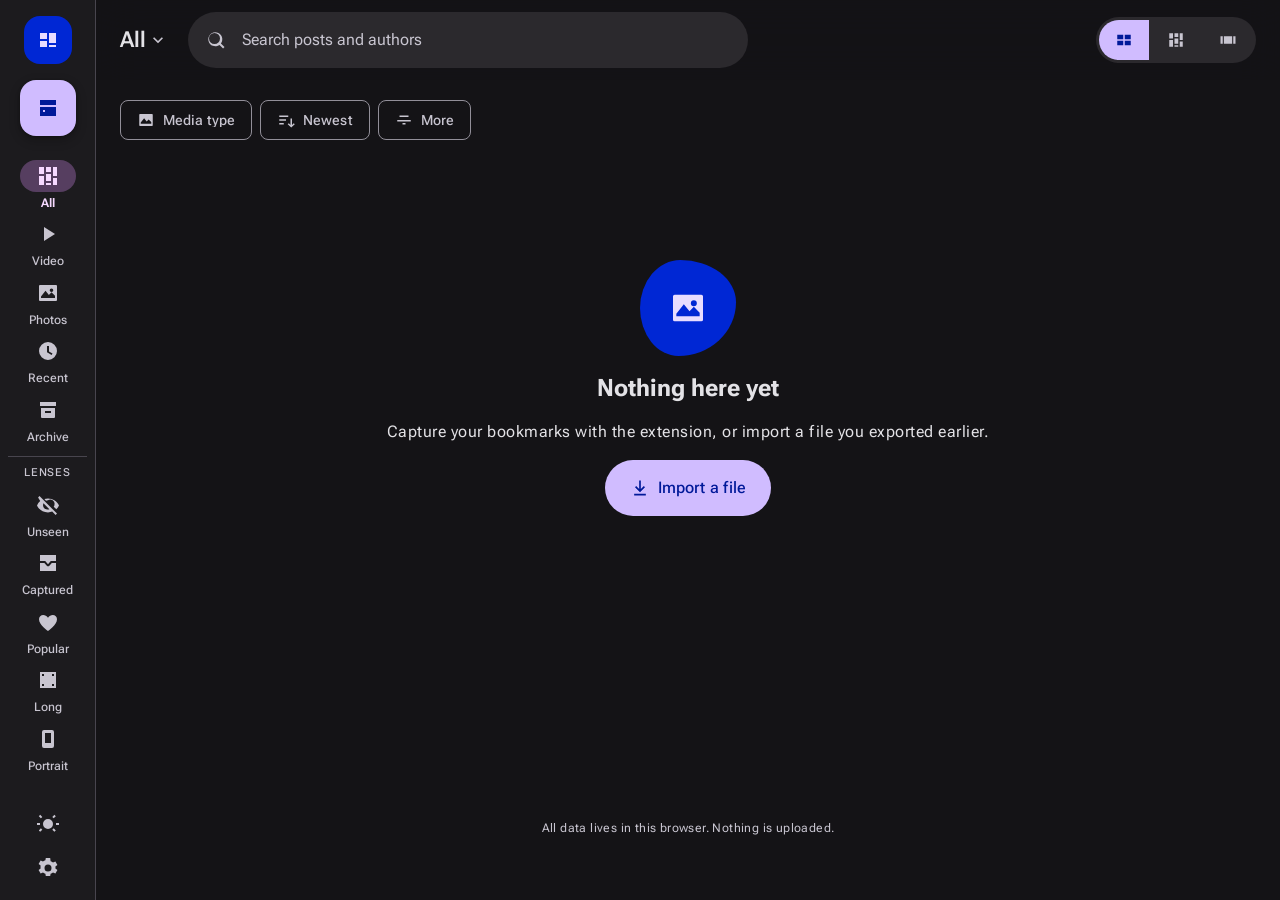
==== commit 23b93c9b: "Add computed smart lenses instead of manual tagging. Collections stay lenses over the media index: U" ====
--- a/extension/dashboard/index.html
+++ b/extension/dashboard/index.html
@@ -37,9 +37,10 @@
 
   <!-- ---------------------------------------------------------------------
        Navigation rail — medium and up.
-       Five destinations, each a different way INTO the media, never a
-       different kind of object. Icons carry a filled indicator pill when
-       selected (M3E's active-indicator), so selection survives greyscale.
+       Browse destinations plus computed smart lenses. Each is a different
+       way INTO the media, never a different kind of object — there is
+       nothing to file. Icons carry a filled indicator pill when selected
+       (M3E's active-indicator), so selection survives greyscale.
        --------------------------------------------------------------------- -->
   <nav class="shell__rail m3e-rail" id="rail" aria-label="Primary">
     <div class="rail__brand" aria-hidden="true">
@@ -85,7 +86,14 @@
             <path d="M4 5h7v6H4V5Zm9 0h7v10h-7V5ZM4 13h7v6H4v-6Zm9 4h7v2h-7v-2Z"/>
           </svg>
         </span>
-        <h1 class="m3e-title-large m3e-title-large--emphasized app-bar__title" id="paneTitle">Browse</h1>
+        <button type="button" class="app-bar__destination m3e-state" id="paneDestination"
+          aria-haspopup="dialog" aria-controls="sheet"
+          aria-label="Browse. Choose a collection or smart lens">
+          <h1 class="m3e-title-large m3e-title-large--emphasized app-bar__title" id="paneTitle">Browse</h1>
+          <svg class="app-bar__destination-caret" viewBox="0 0 24 24" width="20" height="20" aria-hidden="true" fill="currentColor">
+            <path d="M7.4 8.6 6 10l6 6 6-6-1.4-1.4L12 13.2 7.4 8.6Z"/>
+          </svg>
+        </button>
       </div>
 
       <div class="m3e-search app-bar__search" role="search">
@@ -277,6 +285,7 @@
 <script src="../shared/m3e/video-controls.js"></script>
 <script src="bridge.js"></script>
 <script src="lightbox.js"></script>
+<script src="lenses.js"></script>
 <script src="app.js"></script>
 </body>
 </html>
--- a/extension/dashboard/layout.css
+++ b/extension/dashboard/layout.css
@@ -104,9 +104,33 @@
 .rail__items {
   display: flex;
   flex-direction: column;
+  gap: var(--md-sys-spacing-3);
+  width: 100%;
+  min-height: 0;
+  flex: 1;
+  padding-inline: var(--md-sys-spacing-2);
+  overflow-x: hidden;
+  overflow-y: auto;
+  overscroll-behavior: contain;
+  scrollbar-width: thin;
+}
+.rail__group {
+  display: flex;
+  flex-direction: column;
   gap: var(--md-sys-spacing-2);
   width: 100%;
-  padding-inline: var(--md-sys-spacing-2);
+}
+.rail__group--lenses {
+  padding-block-start: var(--md-sys-spacing-2);
+  border-block-start: 1px solid var(--md-sys-color-outline-variant);
+}
+.rail__group-label {
+  margin: 0;
+  padding-inline: var(--md-sys-spacing-1);
+  text-align: center;
+  color: var(--md-sys-color-on-surface-variant);
+  text-transform: uppercase;
+  letter-spacing: 0.08em;
 }
 .rail__foot {
   display: flex;
@@ -187,7 +211,31 @@
 @media (min-width: 840px) {
   .app-bar { padding-inline: var(--md-sys-margin-expanded); }
 }
-.app-bar__identity { display: flex; align-items: center; gap: var(--md-sys-spacing-3); flex: none; }
+.app-bar__identity { display: flex; align-items: center; gap: var(--md-sys-spacing-3); flex: none; min-width: 0; }
+.app-bar__destination {
+  display: inline-flex;
+  align-items: center;
+  gap: 2px;
+  min-width: 0;
+  margin: 0;
+  margin-inline-start: calc(-1 * var(--md-sys-spacing-2));
+  padding: var(--md-sys-spacing-1) var(--md-sys-spacing-2);
+  border: none;
+  border-radius: var(--md-sys-shape-corner-medium);
+  background: transparent;
+  color: inherit;
+  cursor: pointer;
+  text-align: start;
+}
+.app-bar__destination .app-bar__title { pointer-events: none; }
+.app-bar__destination-caret {
+  flex: none;
+  color: var(--md-sys-color-on-surface-variant);
+  transition: rotate var(--md-sys-motion-spring-fast-spatial);
+}
+.app-bar__destination[data-lens="true"] .app-bar__destination-caret {
+  color: var(--md-sys-color-primary);
+}
 .app-bar__mark {
   display: grid;
   place-items: center;
@@ -997,6 +1045,21 @@
   .sheet[data-open="true"] { translate: 0 0; }
   .sheet .m3e-sheet__handle { display: none; }
 }
+
+/* Destination / smart-lens picker */
+.destpicker { max-height: 60vh; overflow-y: auto; }
+.destpicker__help {
+  margin: 0 0 var(--md-sys-spacing-4);
+  color: var(--md-sys-color-on-surface-variant);
+}
+.destpicker__label {
+  margin: var(--md-sys-spacing-4) 0 var(--md-sys-spacing-2);
+  padding-inline: var(--md-sys-spacing-2);
+  color: var(--md-sys-color-primary);
+  text-transform: uppercase;
+  letter-spacing: 0.08em;
+}
+.destpicker__label:first-child { margin-block-start: 0; }
 
 /* Author picker rows */
 .authorlist { max-height: 60vh; overflow-y: auto; }
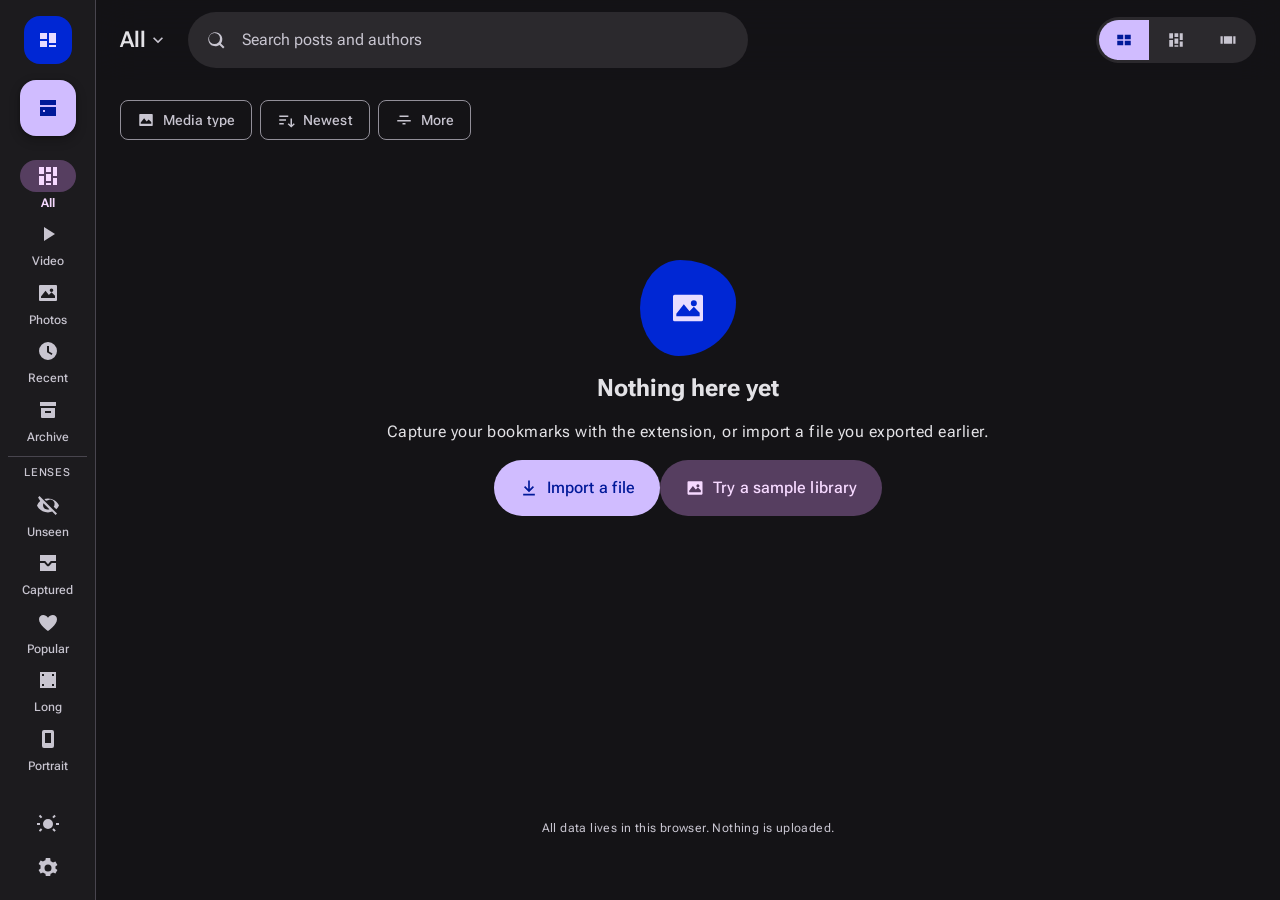
==== commit e7829a98: "Fix hover and mobile autoplay, and surface filters, storage and theater position. Hover previews use" ====
--- a/extension/dashboard/index.html
+++ b/extension/dashboard/index.html
@@ -194,6 +194,8 @@
       <!-- Result summary, announced to assistive tech --------------------- -->
       <p class="m3e-body-medium pane__summary" id="resultSummary" role="status" aria-live="polite"></p>
 
+      <div class="filtertokens" id="filterTokens" hidden></div>
+
       <!-- Every tile points its aria-describedby here. It lives in the shell
            rather than inside a view so the reference can never dangle when
            the view changes. -->
--- a/extension/dashboard/layout.css
+++ b/extension/dashboard/layout.css
@@ -292,6 +292,14 @@
   .pane { padding-block-end: calc(104px + env(safe-area-inset-bottom, 0)); }
 }
 .pane__summary { color: var(--md-sys-color-on-surface-variant); margin: 0; min-height: 1.25rem; }
+
+.filtertokens {
+  display: flex;
+  flex-wrap: wrap;
+  gap: var(--md-sys-spacing-2);
+}
+.filtertokens[hidden] { display: none !important; }
+.filtertokens__chip { height: 32px; padding-inline-end: var(--md-sys-spacing-1); }
 .pane__foot {
   margin-block-start: auto;
   padding-block-start: var(--md-sys-spacing-8);
@@ -1167,6 +1175,30 @@
 }
 .vault__summary > svg { flex: none; }
 .vault__summary p { margin: 0; }
+.vault__health {
+  display: grid;
+  gap: var(--md-sys-spacing-2);
+  padding: var(--md-sys-spacing-4);
+  border-radius: var(--md-sys-shape-corner-large);
+  background: var(--md-sys-color-surface-container-high);
+}
+.vault__health[data-warn="true"] { background: var(--md-sys-color-error-container); color: var(--md-sys-color-on-error-container); }
+.vault__health-head { display: flex; justify-content: space-between; gap: var(--md-sys-spacing-3); }
+.vault__health-track {
+  block-size: 6px;
+  border-radius: var(--md-sys-shape-corner-full);
+  background: var(--md-sys-color-surface-container-highest);
+  overflow: hidden;
+}
+.vault__health-bar {
+  display: block;
+  block-size: 100%;
+  background: var(--md-sys-color-primary);
+  border-radius: inherit;
+}
+.vault__health[data-warn="true"] .vault__health-bar { background: var(--md-sys-color-error); }
+.vault__health p { margin: 0; color: var(--md-sys-color-on-surface-variant); }
+.vault__health[data-warn="true"] p { color: inherit; }
 .vault__group { display: flex; flex-direction: column; gap: var(--md-sys-spacing-2); }
 .vault__group h3 { margin: 0; }
 .vault__actions { display: grid; grid-template-columns: repeat(2, minmax(0, 1fr)); gap: var(--md-sys-spacing-2); }
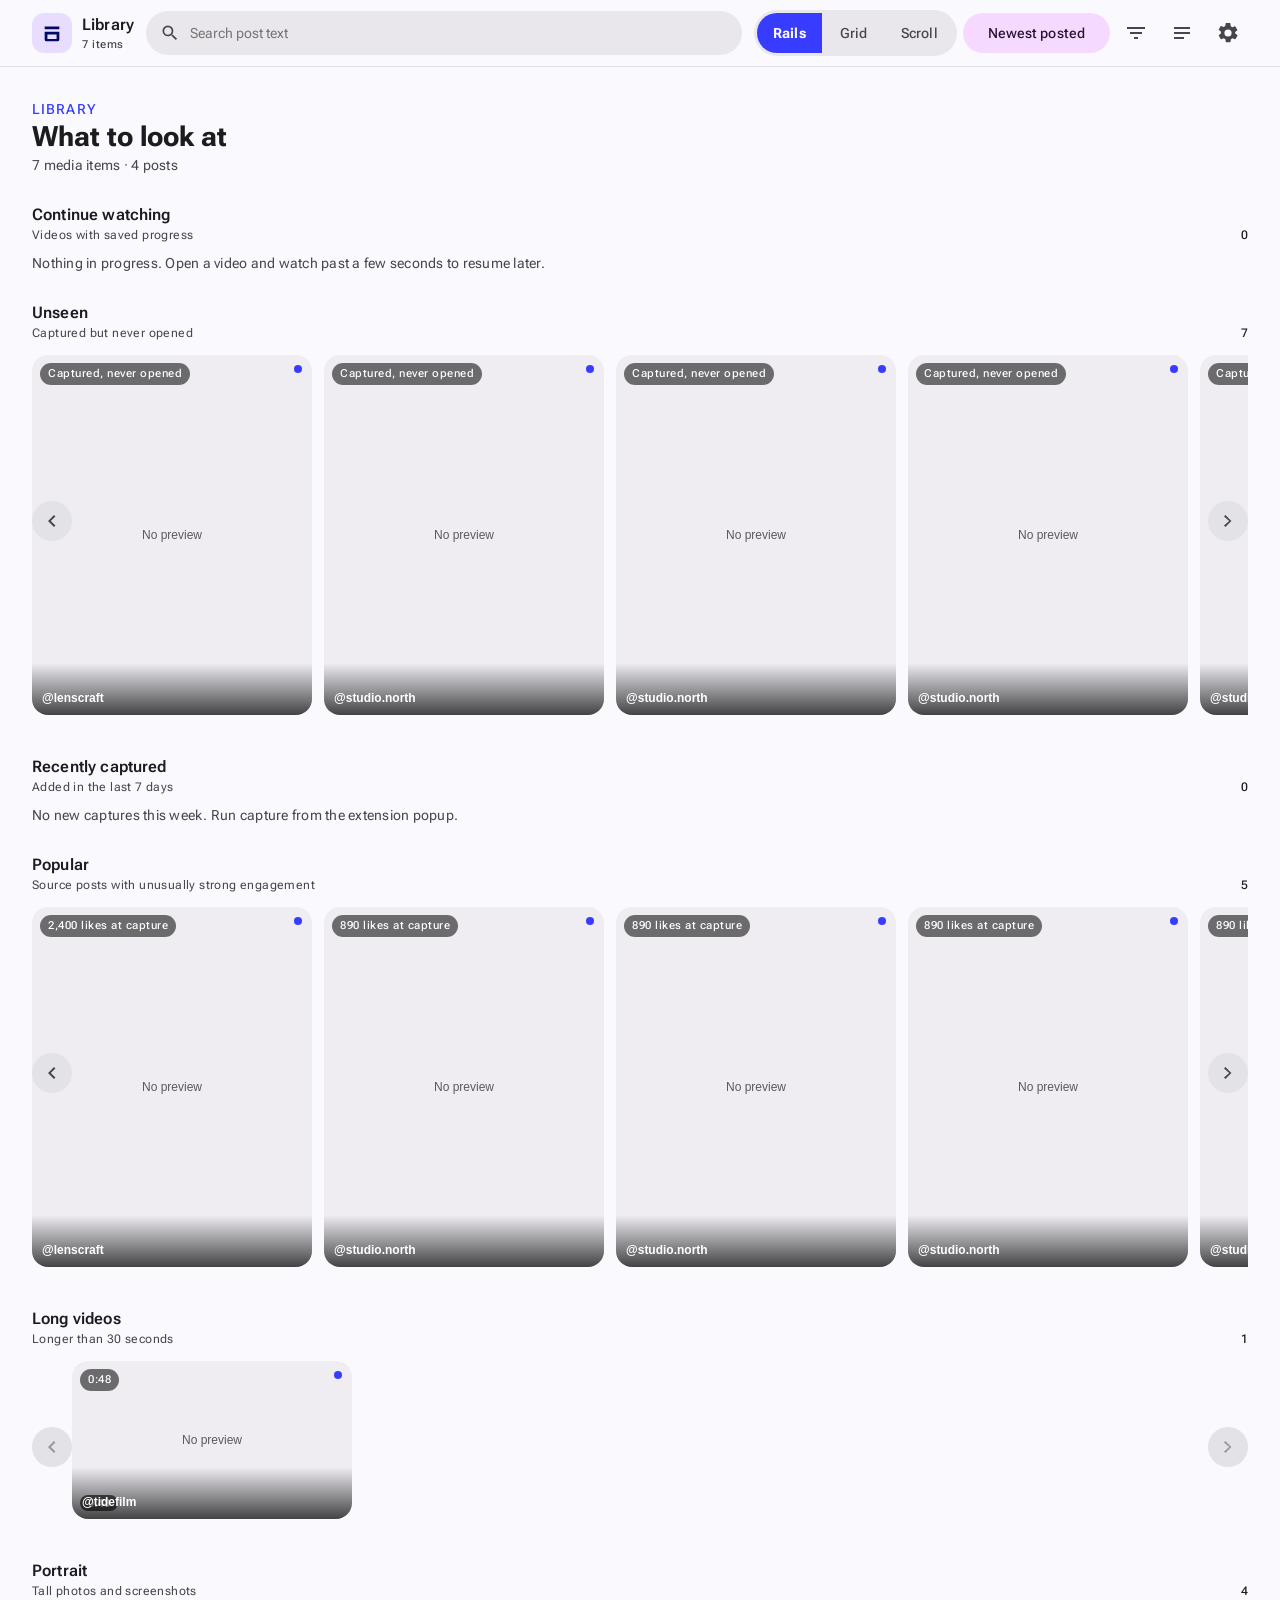
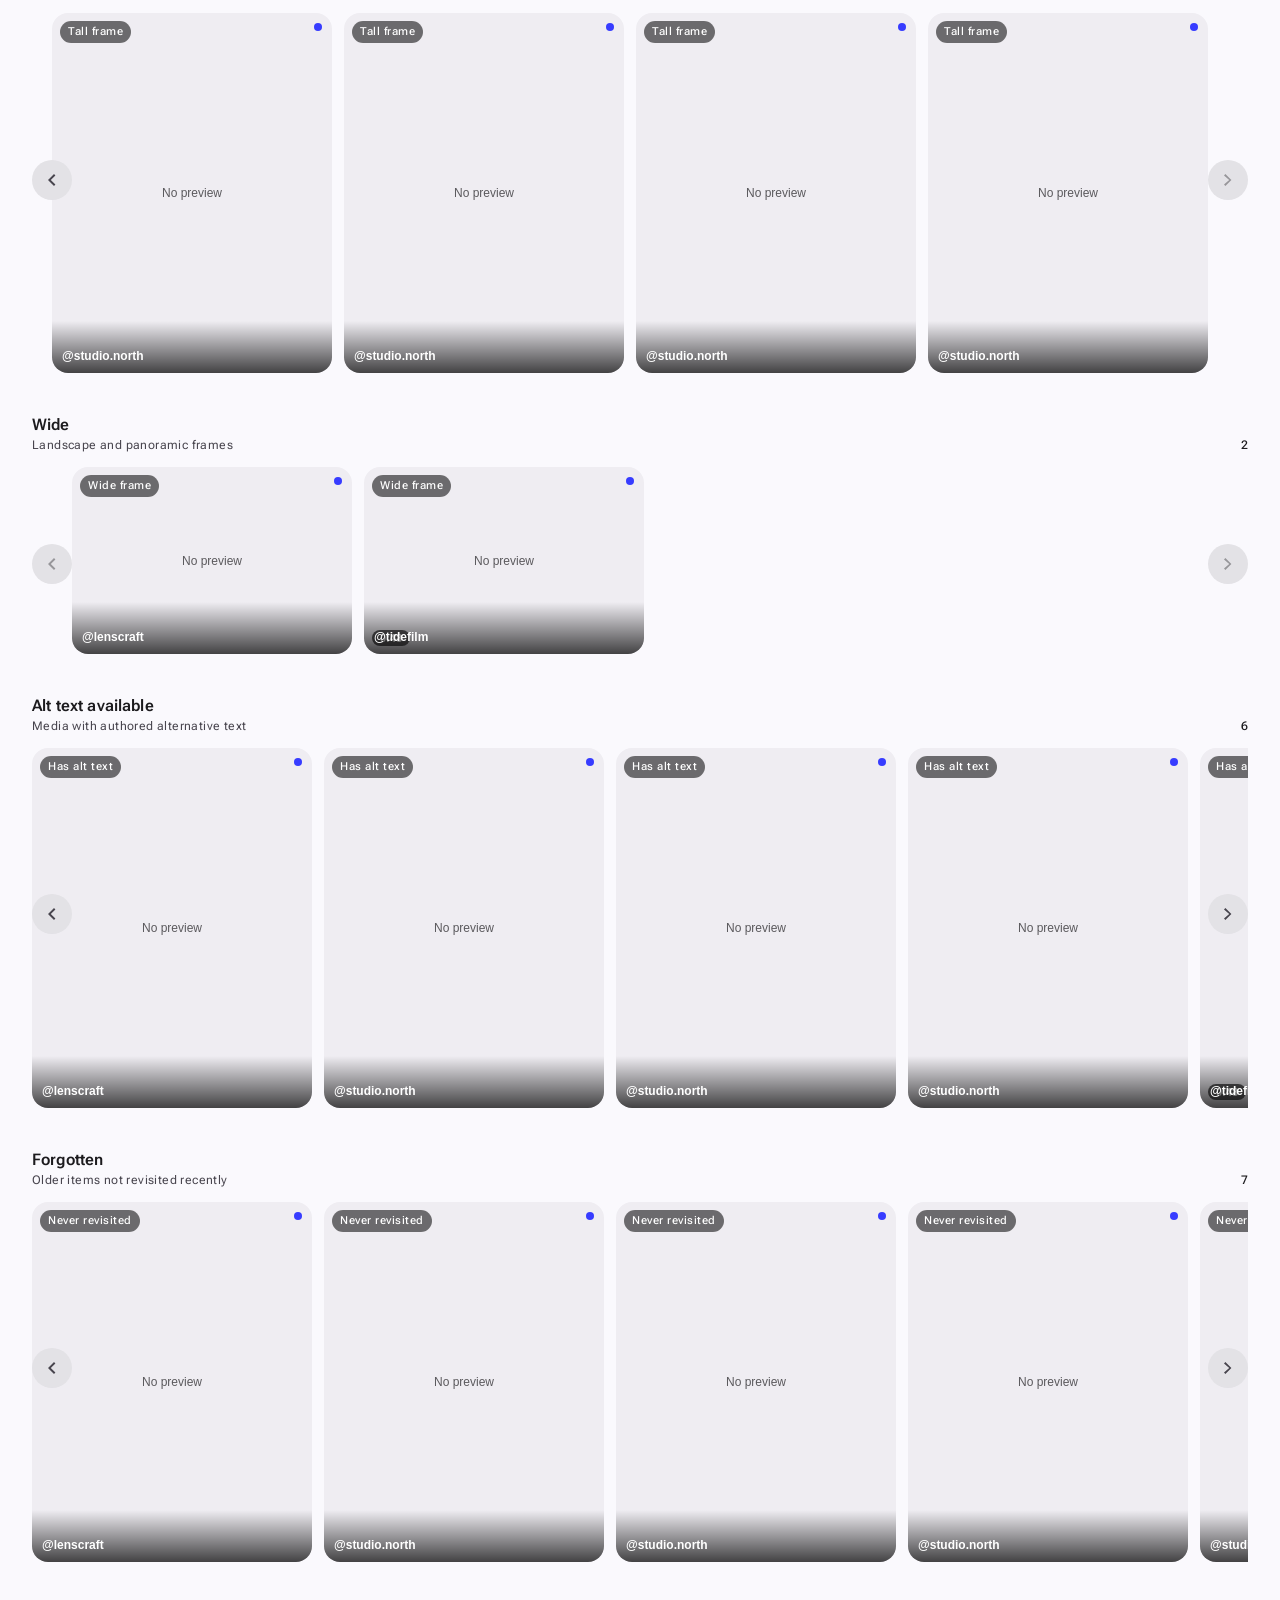
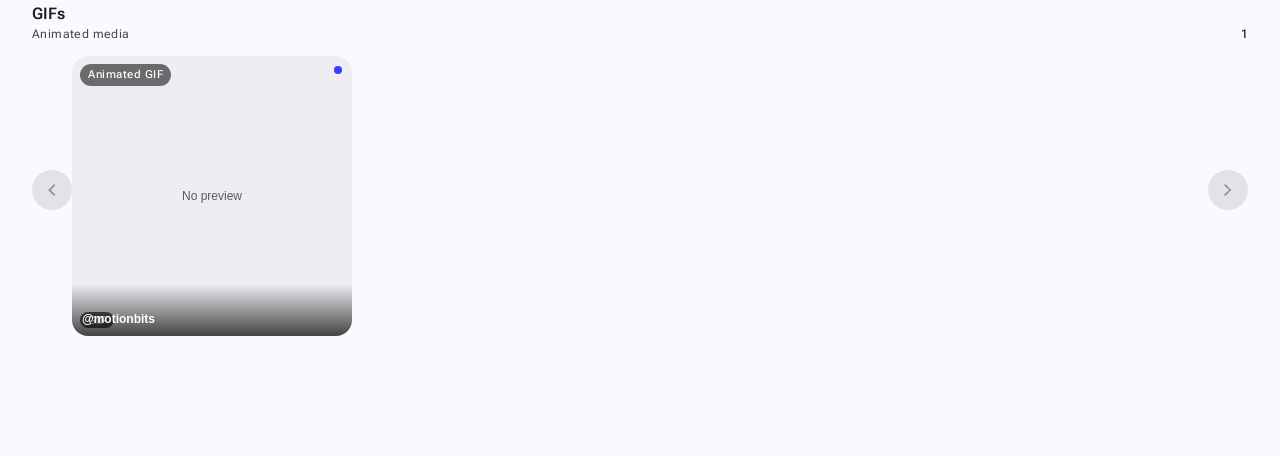
==== commit 0c3fb5b0: "Add a media-first local library dashboard from scratch. Rebuild browsing, playback, search, and data" ====
--- a/extension/dashboard/index.html
+++ b/extension/dashboard/index.html
@@ -1,293 +1,121 @@
-<!-- AUTO-GENERATED — do not edit.
-     Mirrored from dashboard/index.html by tools/sync-shared.mjs.
-     Edit the original and re-run:  node tools/sync-shared.mjs -->
 <!DOCTYPE html>
 <html lang="en">
 <head>
-<meta charset="UTF-8" />
-<meta name="viewport" content="width=device-width, initial-scale=1, viewport-fit=cover" />
-<meta name="description" content="Browse the photos and video you saved on X — a fast, horizontal media library that lives entirely in your browser." />
-<title>Browse · X Bookmarks</title>
+  <meta charset="UTF-8" />
+  <meta name="viewport" content="width=device-width, initial-scale=1, viewport-fit=cover" />
+  <title>Library · X Bookmarks</title>
+  <link rel="stylesheet" href="../shared/m3e/fonts.css" />
+  <link rel="stylesheet" href="../shared/m3e/tokens.css" />
+  <link rel="stylesheet" href="../shared/m3e/components.css" />
+  <link rel="stylesheet" href="styles.css" />
+</head>
+<body>
+  <a class="skip" href="#stage">Skip to media</a>
 
-<link rel="stylesheet" href="../shared/m3e/fonts.css" />
-
-<link rel="stylesheet" href="../shared/m3e/tokens.css" />
-<link rel="stylesheet" href="../shared/m3e/components.css" />
-<link rel="stylesheet" href="layout.css" />
-</head>
-
-<body>
-
-<a class="m3e-skip-link m3e-label-large" href="#feed">Skip to media</a>
-
-<!-- ==========================================================================
-     APP SHELL
-
-     A media browser, not a document reader. The organising idea is that the
-     media is the interface: nothing but media occupies the centre of the
-     screen, and every piece of chrome either floats over it or sits at an
-     edge where it can be ignored.
-
-     Three window classes, one DOM:
-       compact   (<600)   full-bleed feed + floating bottom bar
-       medium    (600+)   navigation rail + feed
-       wide      (1024+)  navigation rail + feed + persistent inspector
-     ========================================================================== -->
-<div class="shell">
-
-  <!-- ---------------------------------------------------------------------
-       Navigation rail — medium and up.
-       Browse destinations plus computed smart lenses. Each is a different
-       way INTO the media, never a different kind of object — there is
-       nothing to file. Icons carry a filled indicator pill when selected
-       (M3E's active-indicator), so selection survives greyscale.
-       --------------------------------------------------------------------- -->
-  <nav class="shell__rail m3e-rail" id="rail" aria-label="Primary">
-    <div class="rail__brand" aria-hidden="true">
-      <svg viewBox="0 0 24 24" width="24" height="24" fill="currentColor">
-        <path d="M4 5h7v6H4V5Zm9 0h7v10h-7V5ZM4 13h7v6H4v-6Zm9 4h7v2h-7v-2Z"/>
-      </svg>
+  <header class="appbar" id="appbar">
+    <div class="appbar__brand">
+      <span class="appbar__mark" aria-hidden="true">
+        <svg viewBox="0 0 24 24" width="22" height="22" fill="currentColor"><path d="M4 5h16v3H4V5Zm0 5.5h16V19a2 2 0 0 1-2 2H6a2 2 0 0 1-2-2v-8.5Zm3 3v5h10v-5H7Z"/></svg>
+      </span>
+      <div>
+        <p class="m3e-title-medium m3e-title-medium--emphasized">Library</p>
+        <p class="m3e-label-small appbar__count"><span id="resultCount">0</span> items</p>
+      </div>
     </div>
 
-    <button class="m3e-fab m3e-fab--primary m3e-state rail__fab" id="railFab"
-      aria-label="Open data vault" data-tooltip="Vault">
-      <svg viewBox="0 0 24 24" aria-hidden="true" fill="currentColor">
-        <path d="M4 4h16v5H4V4Zm0 7h16v9H4v-9Zm3 3v2h2v-2H7Z"/>
-      </svg>
-    </button>
+    <label class="search">
+      <span class="visually-hidden">Search post text</span>
+      <svg viewBox="0 0 24 24" width="20" height="20" fill="currentColor" aria-hidden="true"><path d="M15.5 14h-.79l-.28-.27A6.47 6.47 0 0 0 16 9.5 6.5 6.5 0 1 0 9.5 16c1.61 0 3.09-.59 4.23-1.57l.27.28v.79l5 4.99L20.49 19l-4.99-5Zm-6 0C7.01 14 5 11.99 5 9.5S7.01 5 9.5 5 14 7.01 14 9.5 11.99 14 9.5 14Z"/></svg>
+      <input id="search" type="search" placeholder="Search post text" autocomplete="off" />
+    </label>
 
-    <div class="rail__items" id="railItems" role="tablist" aria-orientation="vertical"></div>
-
-    <div class="rail__foot">
-      <button class="m3e-icon-button m3e-state" id="railTheme" aria-label="Switch color scheme" data-tooltip="Color scheme">
-        <svg viewBox="0 0 24 24" aria-hidden="true" fill="currentColor">
-          <path d="M12 3a9 9 0 1 0 9 9 7 7 0 0 1-9-9Z"/>
-        </svg>
+    <div class="appbar__tools">
+      <div class="m3e-segmented views" role="group" aria-label="Visualization">
+        <button type="button" class="m3e-segmented__item m3e-state" data-view="rails" aria-pressed="true">Rails</button>
+        <button type="button" class="m3e-segmented__item m3e-state" data-view="grid">Grid</button>
+        <button type="button" class="m3e-segmented__item m3e-state" data-view="reels">Scroll</button>
+      </div>
+      <button type="button" class="m3e-button m3e-button--tonal m3e-state" id="sortBtn">
+        <span id="sortLabel">Newest posted</span>
       </button>
-      <button class="m3e-icon-button m3e-state" id="railSettings" aria-label="Open settings" data-tooltip="Settings">
-        <svg viewBox="0 0 24 24" aria-hidden="true" fill="currentColor">
-          <path d="M12 15.5A3.5 3.5 0 1 1 12 8.5a3.5 3.5 0 0 1 0 7Zm7.4-2.1.1-1.4-.1-1.4 2-1.5-2-3.5-2.4 1a7.6 7.6 0 0 0-2.4-1.4L14.2 2H9.8l-.4 2.2A7.6 7.6 0 0 0 7 5.6l-2.4-1-2 3.5 2 1.5-.1 1.4.1 1.4-2 1.5 2 3.5 2.4-1a7.6 7.6 0 0 0 2.4 1.4l.4 2.2h4.4l.4-2.2a7.6 7.6 0 0 0 2.4-1.4l2.4 1 2-3.5-2-1.5Z"/>
-        </svg>
+      <button type="button" class="m3e-icon-button m3e-state" id="filterBtn" aria-label="Filters">
+        <svg viewBox="0 0 24 24" width="22" height="22" fill="currentColor"><path d="M10 18h4v-2h-4v2ZM3 6v2h18V6H3Zm3 7h12v-2H6v2Z"/></svg>
+      </button>
+      <button type="button" class="m3e-icon-button m3e-state" id="dataBtn" aria-label="Data">
+        <svg viewBox="0 0 24 24" width="22" height="22" fill="currentColor"><path d="M4 6h16v2H4V6Zm0 5h16v2H4v-2Zm0 5h10v2H4v-2Z"/></svg>
+      </button>
+      <button type="button" class="m3e-icon-button m3e-state" id="settingsBtn" aria-label="Settings">
+        <svg viewBox="0 0 24 24" width="22" height="22" fill="currentColor"><path d="M19.14 12.94c.04-.31.06-.63.06-.94s-.02-.63-.06-.94l2.03-1.58a.5.5 0 0 0 .12-.64l-1.92-3.32a.5.5 0 0 0-.6-.22l-2.39.96a7.03 7.03 0 0 0-1.63-.94l-.36-2.54A.5.5 0 0 0 13.9 2h-3.8a.5.5 0 0 0-.49.42l-.36 2.54c-.59.24-1.13.55-1.63.94l-2.39-.96a.5.5 0 0 0-.6.22L2.81 8.48a.5.5 0 0 0 .12.64l2.03 1.58c-.04.31-.06.63-.06.94s.02.63.06.94L2.93 14.1a.5.5 0 0 0-.12.64l1.92 3.32c.13.23.4.32.64.22l2.39-.96c.5.39 1.04.7 1.63.94l.36 2.54c.05.24.25.42.49.42h3.8c.24 0 .44-.18.49-.42l.36-2.54c.59-.24 1.13-.55 1.63-.94l2.39.96c.24.1.51 0 .64-.22l1.92-3.32a.5.5 0 0 0-.12-.64l-2.03-1.58ZM12 15.6A3.6 3.6 0 1 1 12 8.4a3.6 3.6 0 0 1 0 7.2Z"/></svg>
       </button>
     </div>
-  </nav>
+  </header>
 
-  <!-- ---------------------------------------------------------------------
-       Main pane
-       --------------------------------------------------------------------- -->
-  <div class="shell__main">
+  <div class="chiprow">
+    <div id="chips" class="chips"></div>
+    <button type="button" class="m3e-button m3e-button--text m3e-button--xs m3e-state" id="clearFilters" hidden>Clear all</button>
+    <button type="button" class="capture-pill" id="capturePill" hidden><span>Capture idle</span></button>
+  </div>
 
-    <!-- App bar. Collapses to a single row of glass over the media on scroll;
-         it never occupies fixed vertical space that the feed could use. -->
-    <header class="m3e-app-bar app-bar" id="appBar">
-      <div class="app-bar__identity">
-        <span class="app-bar__mark" aria-hidden="true">
-          <svg viewBox="0 0 24 24" width="20" height="20" fill="currentColor">
-            <path d="M4 5h7v6H4V5Zm9 0h7v10h-7V5ZM4 13h7v6H4v-6Zm9 4h7v2h-7v-2Z"/>
-          </svg>
-        </span>
-        <button type="button" class="app-bar__destination m3e-state" id="paneDestination"
-          aria-haspopup="dialog" aria-controls="sheet"
-          aria-label="Browse. Choose a collection or smart lens">
-          <h1 class="m3e-title-large m3e-title-large--emphasized app-bar__title" id="paneTitle">Browse</h1>
-          <svg class="app-bar__destination-caret" viewBox="0 0 24 24" width="20" height="20" aria-hidden="true" fill="currentColor">
-            <path d="M7.4 8.6 6 10l6 6 6-6-1.4-1.4L12 13.2 7.4 8.6Z"/>
-          </svg>
-        </button>
-      </div>
+  <main id="stage" class="stage" tabindex="-1"></main>
 
-      <div class="m3e-search app-bar__search" role="search">
-        <svg class="m3e-search__icon" viewBox="0 0 24 24" aria-hidden="true" fill="currentColor">
-          <path d="M20.5 19.1 16.9 15.5A7 7 0 1 0 15.5 16.9l3.6 3.6 1.4-1.4ZM5 10.5a5.5 5.5 0 1 1 5.5 5.5A5.5 5.5 0 0 1 5 10.5Z"/>
-        </svg>
-        <input class="m3e-search__input" id="search" type="search" enterkeyhint="search"
-          placeholder="Search posts and authors"
-          aria-label="Search your media" aria-describedby="searchHint"
-          autocomplete="off" spellcheck="false" />
-        <span id="searchHint" class="m3e-visually-hidden">
-          Results update as you type.
-        </span>
-        <button class="m3e-icon-button m3e-icon-button--s m3e-state" id="searchClear" aria-label="Clear search" hidden>
-          <svg viewBox="0 0 24 24" aria-hidden="true" fill="currentColor">
-            <path d="M18.3 7.1 16.9 5.7 12 10.6 7.1 5.7 5.7 7.1l4.9 4.9-4.9 4.9 1.4 1.4 4.9-4.9 4.9 4.9 1.4-1.4-4.9-4.9 4.9-4.9Z"/>
-          </svg>
-        </button>
-      </div>
-
-      <div class="app-bar__actions">
-        <!-- View switch: the single most consequential control on the page,
-             so it is a permanent segmented button rather than a menu item. -->
-        <div class="m3e-segmented app-bar__view" id="viewSeg" role="group" aria-label="Layout">
-          <button class="m3e-segmented__item m3e-state" data-view="rails" aria-pressed="true" title="Rails — browse by collection">
-            <svg viewBox="0 0 24 24" width="18" height="18" aria-hidden="true" fill="currentColor">
-              <path d="M3 5h8v6H3V5Zm10 0h8v6h-8V5ZM3 13h8v6H3v-6Zm10 0h8v6h-8v-6Z"/>
-            </svg>
-            <span class="m3e-visually-hidden">Rails view</span>
-          </button>
-          <button class="m3e-segmented__item m3e-state" data-view="grid" aria-pressed="false" title="Grid — everything at once">
-            <svg viewBox="0 0 24 24" width="18" height="18" aria-hidden="true" fill="currentColor">
-              <path d="M3 3h5v7H3V3Zm7 0h5v5h-5V3Zm7 0h4v9h-4V3ZM3 12h5v9H3v-9Zm7 7h5v2h-5v-2Zm0-9h5v7h-5v-7Zm7 4h4v7h-4v-7Z"/>
-            </svg>
-            <span class="m3e-visually-hidden">Grid view</span>
-          </button>
-          <button class="m3e-segmented__item m3e-state" data-view="theater" aria-pressed="false" title="Theater — one at a time">
-            <svg viewBox="0 0 24 24" width="18" height="18" aria-hidden="true" fill="currentColor">
-              <path d="M2 7h3v10H2V7Zm4.5 0H17.5v10H6.5V7ZM19 7h3v10h-3V7Z"/>
-            </svg>
-            <span class="m3e-visually-hidden">Theater view</span>
-          </button>
-        </div>
-
-        <button class="m3e-icon-button m3e-state app-bar__overflow" id="appBarSettings" aria-label="Open settings">
-          <svg viewBox="0 0 24 24" aria-hidden="true" fill="currentColor">
-            <path d="M12 15.5A3.5 3.5 0 1 1 12 8.5a3.5 3.5 0 0 1 0 7Zm7.4-2.1.1-1.4-.1-1.4 2-1.5-2-3.5-2.4 1a7.6 7.6 0 0 0-2.4-1.4L14.2 2H9.8l-.4 2.2A7.6 7.6 0 0 0 7 5.6l-2.4-1-2 3.5 2 1.5-.1 1.4.1 1.4-2 1.5 2 3.5 2.4-1a7.6 7.6 0 0 0 2.4 1.4l.4 2.2h4.4l.4-2.2a7.6 7.6 0 0 0 2.4-1.4l2.4 1 2-3.5-2-1.5Z"/>
-          </svg>
-        </button>
-      </div>
-    </header>
-
-    <!-- Scrollable content region ------------------------------------------ -->
-    <div class="pane" id="pane">
-
-      <!-- Capture banner: only ever shown when the dashboard is running
-           inside the extension and there is something to report. -->
-      <section class="capture" id="captureBanner" hidden aria-live="polite">
-        <span class="capture__dot" id="captureDot" aria-hidden="true"></span>
-        <div class="capture__text">
-          <p class="capture__title m3e-title-small" id="captureTitle"></p>
-          <p class="capture__detail m3e-body-small" id="captureDetail"></p>
-        </div>
-        <div class="capture__actions" id="captureActions"></div>
-      </section>
-
-      <!-- Progressive filter bar: only the three decisions used constantly
-           remain visible. Type is one menu; author, dates and thresholds live
-           under More filters; Shuffle is an option in Sort. -->
-      <div class="filterbar" id="filterBar">
-        <div class="filterbar__scroll" role="group" aria-label="Filter and sort media">
-          <button class="m3e-chip m3e-state filterbar__chip" id="chipMediaType"
-            aria-haspopup="menu" aria-expanded="false" aria-pressed="false">
-            <svg viewBox="0 0 24 24" aria-hidden="true" fill="currentColor">
-              <path d="M4 4h16a1 1 0 0 1 1 1v14a1 1 0 0 1-1 1H4a1 1 0 0 1-1-1V5a1 1 0 0 1 1-1Zm1 13h14v-2.2l-3.5-3.5-2.6 2.6-3.4-4.2L5 15.4V17Z"/>
-            </svg>
-            <span class="filterbar__label" id="mediaTypeLabel">Media type</span>
-          </button>
-
-          <button class="m3e-chip m3e-state filterbar__chip" id="chipSort" aria-haspopup="menu" aria-expanded="false">
-            <svg viewBox="0 0 24 24" aria-hidden="true" fill="currentColor">
-              <path d="M3 6h12v2H3V6Zm0 5h9v2H3v-2Zm0 5h6v2H3v-2Zm15 2.6V10h2v8.6l2.3-2.3 1.4 1.4L19 22.1l-4.7-4.4 1.4-1.4 2.3 2.3Z"/>
-            </svg>
-            <span class="filterbar__label" id="chipSortLabel">Newest</span>
-          </button>
-
-          <button class="m3e-chip m3e-state filterbar__chip" id="chipMoreFilters"
-            aria-label="More filters" aria-haspopup="menu" aria-expanded="false" aria-pressed="false">
-            <svg viewBox="0 0 24 24" aria-hidden="true" fill="currentColor">
-              <path d="M10 18h4v-2h-4v2Zm-7-6v2h18v-2H3ZM6 6v2h12V6H6Z"/>
-            </svg>
-            <span class="filterbar__label">More</span>
-            <span class="m3e-chip__badge m3e-tabular" id="moreFilterBadge" hidden>0</span>
-          </button>
-        </div>
-      </div>
-
-      <!-- Result summary, announced to assistive tech --------------------- -->
-      <p class="m3e-body-medium pane__summary" id="resultSummary" role="status" aria-live="polite"></p>
-
-      <div class="filtertokens" id="filterTokens" hidden></div>
-
-      <!-- Every tile points its aria-describedby here. It lives in the shell
-           rather than inside a view so the reference can never dangle when
-           the view changes. -->
-      <p id="tileHint" class="m3e-visually-hidden">
-        Opens the full-size viewer. Right-click or long-press for post details.
-      </p>
-
-      <!-- The feed. Its contents are entirely view-dependent: rails, grid or
-           theater. One region, three renderers. -->
-      <main class="feed" id="feed" tabindex="-1"></main>
-
-      <footer class="pane__foot m3e-body-small">
-        <span>All data lives in this browser. Nothing is uploaded.</span>
-      </footer>
+  <!-- Immersive viewer -->
+  <div id="viewer" class="viewer" hidden aria-hidden="true" role="dialog" aria-modal="true" aria-label="Media viewer">
+    <div class="viewer__bar">
+      <button type="button" class="m3e-icon-button m3e-state" id="viewerClose" aria-label="Close">
+        <svg viewBox="0 0 24 24" width="22" height="22" fill="currentColor"><path d="M18.3 5.7 12 12l6.3 6.3-1.4 1.4L10.6 13.4 4.3 19.7 2.9 18.3 9.2 12 2.9 5.7 4.3 4.3l6.3 6.3 6.3-6.3z"/></svg>
+      </button>
+      <span class="m3e-label-large" id="viewerPos">1 / 1</span>
+      <button type="button" class="m3e-button m3e-button--text m3e-state" id="ctxToggle">Details</button>
+    </div>
+    <div class="viewer__body">
+      <button type="button" class="viewer__nav viewer__nav--prev m3e-icon-button m3e-state" id="viewerPrev" aria-label="Previous">‹</button>
+      <div class="viewer__stage" id="viewerStage"></div>
+      <button type="button" class="viewer__nav viewer__nav--next m3e-icon-button m3e-state" id="viewerNext" aria-label="Next">›</button>
+      <aside class="viewer__context" id="viewerContext"></aside>
     </div>
   </div>
 
-  <!-- ---------------------------------------------------------------------
-       Inspector — persistent from 1024 px, a sheet below that.
-       Deliberately NOT called "detail": it holds the post behind whatever
-       media is selected, which is context, not the main event. The pane is
-       collapsed entirely while nothing is selected — the feed keeps the room.
-       --------------------------------------------------------------------- -->
-  <aside class="shell__detail" id="detailPane" aria-label="Post details" aria-live="polite" data-open="false">
-    <div class="detail" id="detailBody" hidden></div>
+  <!-- Filter sheet -->
+  <div class="m3e-scrim" id="filterScrim" data-open="false"></div>
+  <aside id="filterSheet" class="sheet" hidden>
+    <header class="sheet__head">
+      <h2 class="m3e-title-large">Filters</h2>
+      <button type="button" class="m3e-icon-button m3e-state" id="filterClose" aria-label="Close filters">×</button>
+    </header>
+    <div id="filterBody" class="sheet__body"></div>
   </aside>
-</div>
 
-<!-- ==========================================================================
-     Floating bottom bar — compact window class only.
+  <!-- Settings -->
+  <div class="m3e-scrim" id="scrim" data-open="false"></div>
+  <div class="m3e-dialog" id="settings" role="dialog" aria-modal="true" aria-labelledby="settingsTitle" data-open="false" aria-hidden="true">
+    <div class="m3e-dialog__header">
+      <h2 class="m3e-title-large m3e-title-large--emphasized m3e-dialog__title" id="settingsTitle">Settings</h2>
+    </div>
+    <div class="m3e-dialog__content" id="settingsBody"></div>
+  </div>
 
-     A docked navigation bar would eat 80px of a phone screen permanently, on
-     a surface whose entire value is vertical room for media. This is M3
-     Expressive's floating toolbar instead: it hides on scroll-down, returns
-     on scroll-up, and is the destination switcher and the primary action in
-     one 64px pill.
-     ========================================================================== -->
-<nav class="m3e-toolbar m3e-toolbar--floating nav-bar" id="navBar" aria-label="Primary"></nav>
+  <div class="m3e-dialog" id="dataDialog" role="dialog" aria-modal="true" aria-labelledby="dataTitle" data-open="false" aria-hidden="true">
+    <div class="m3e-dialog__header">
+      <h2 class="m3e-title-large m3e-title-large--emphasized m3e-dialog__title" id="dataTitle">Data</h2>
+    </div>
+    <div class="m3e-dialog__content" id="dataBody"></div>
+  </div>
 
-<!-- ==========================================================================
-     Overlays
-     ========================================================================== -->
-<div class="m3e-scrim" id="scrim" data-open="false"></div>
+  <div class="m3e-snackbar" id="snackbar" role="status" aria-live="polite" data-open="false">
+    <span class="m3e-snackbar__text"></span>
+    <button class="m3e-snackbar__action" hidden></button>
+  </div>
 
-<!-- Adaptive sheet: bottom sheet on compact, side sheet from medium up -->
-<div class="m3e-sheet m3e-sheet--bottom sheet" id="sheet" role="dialog" aria-modal="true"
-  aria-labelledby="sheetTitle" aria-hidden="true" data-open="false">
-  <div class="m3e-sheet__handle" aria-hidden="true"></div>
-  <div class="m3e-sheet__header">
-    <h2 class="m3e-title-large m3e-title-large--emphasized m3e-sheet__title" id="sheetTitle"></h2>
-    <button class="m3e-icon-button m3e-state" id="sheetClose" aria-label="Close">
-      <svg viewBox="0 0 24 24" aria-hidden="true" fill="currentColor">
-        <path d="M18.3 7.1 16.9 5.7 12 10.6 7.1 5.7 5.7 7.1l4.9 4.9-4.9 4.9 1.4 1.4 4.9-4.9 4.9 4.9 1.4-1.4-4.9-4.9 4.9-4.9Z"/>
-      </svg>
-    </button>
-  </div>
-  <div class="m3e-sheet__content" id="sheetContent"></div>
-</div>
+  <input type="file" id="importFile" accept=".json,.jsonl,application/json" hidden />
 
-<!-- Settings / Data Vault / confirm dialog -->
-<div class="m3e-dialog dialog" id="dialog" role="dialog" aria-modal="true"
-  aria-labelledby="dialogTitle" aria-hidden="true" data-open="false">
-  <div class="m3e-dialog__header">
-    <h2 class="m3e-headline-small m3e-headline-small--emphasized m3e-dialog__title" id="dialogTitle"></h2>
-    <button class="m3e-icon-button m3e-state" id="dialogClose" aria-label="Close">
-      <svg viewBox="0 0 24 24" aria-hidden="true" fill="currentColor">
-        <path d="M18.3 7.1 16.9 5.7 12 10.6 7.1 5.7 5.7 7.1l4.9 4.9-4.9 4.9 1.4 1.4 4.9-4.9 4.9 4.9 1.4-1.4-4.9-4.9 4.9-4.9Z"/>
-      </svg>
-    </button>
-  </div>
-  <div class="m3e-dialog__content" id="dialogContent"></div>
-  <div class="m3e-dialog__actions" id="dialogActions"></div>
-</div>
-
-<!-- Snackbar -->
-<div class="m3e-snackbar" id="snackbar" role="status" aria-live="polite" data-open="false">
-  <span class="m3e-snackbar__text"></span>
-  <button class="m3e-snackbar__action" hidden></button>
-</div>
-
-<!-- Hidden file inputs -->
-<input type="file" id="fileImport" accept=".json,.jsonl,application/json" hidden />
-<input type="file" id="fileRestore" accept=".json,application/json" hidden />
-
-<script src="../shared/m3e/color.js"></script>
-<script src="../shared/m3e/theme.js"></script>
-<script src="../shared/m3e/interactions.js"></script>
-<script src="../shared/m3e/media.js"></script>
-<script src="../shared/m3e/video-controls.js"></script>
-<script src="bridge.js"></script>
-<script src="lightbox.js"></script>
-<script src="lenses.js"></script>
-<script src="app.js"></script>
+  <script src="../shared/m3e/color.js"></script>
+  <script src="../shared/m3e/theme.js"></script>
+  <script src="../shared/m3e/interactions.js"></script>
+  <script src="../shared/m3e/media.js"></script>
+  <script src="../shared/m3e/video-controls.js"></script>
+  <script src="js/demo.js"></script>
+  <script src="js/store.js"></script>
+  <script src="js/library.js"></script>
+  <script src="js/app.js"></script>
 </body>
 </html>
--- a/extension/dashboard/styles.css
+++ b/extension/dashboard/styles.css
@@ -0,0 +1,571 @@
+/* =============================================================================
+   X Library — media-first dashboard
+   ============================================================================= */
+
+:root {
+  --lib-gutter: clamp(12px, 3vw, 32px);
+  --lib-tile-gap: 10px;
+}
+
+html, body {
+  margin: 0;
+  min-height: 100%;
+  background: var(--md-sys-color-surface);
+  color: var(--md-sys-color-on-surface);
+  font-family: var(--md-ref-typeface-plain);
+}
+
+body {
+  display: flex;
+  flex-direction: column;
+  min-height: 100dvh;
+}
+
+.skip {
+  position: absolute;
+  left: -999px;
+  top: 0;
+}
+.skip:focus { left: 8px; z-index: 2000; }
+
+.visually-hidden {
+  position: absolute;
+  width: 1px;
+  height: 1px;
+  overflow: hidden;
+  clip: rect(0 0 0 0);
+}
+
+/* ---- app bar ------------------------------------------------------------- */
+.appbar {
+  position: sticky;
+  top: 0;
+  z-index: var(--md-sys-z-toolbar);
+  display: grid;
+  grid-template-columns: auto minmax(0, 1fr) auto;
+  gap: 12px;
+  align-items: center;
+  padding: 10px var(--lib-gutter);
+  background: color-mix(in srgb, var(--md-sys-color-surface) 88%, transparent);
+  backdrop-filter: blur(16px);
+  border-bottom: 1px solid color-mix(in srgb, var(--md-sys-color-outline-variant) 50%, transparent);
+}
+
+.appbar__brand {
+  display: flex;
+  align-items: center;
+  gap: 10px;
+  min-width: 0;
+}
+.appbar__mark {
+  width: 40px;
+  height: 40px;
+  border-radius: 12px;
+  display: grid;
+  place-items: center;
+  background: var(--md-sys-color-primary-container);
+  color: var(--md-sys-color-on-primary-container);
+}
+.appbar__count { color: var(--md-sys-color-on-surface-variant); }
+
+.search {
+  display: flex;
+  align-items: center;
+  gap: 8px;
+  background: var(--md-sys-color-surface-container-high);
+  border-radius: 999px;
+  padding: 0 14px;
+  min-height: 44px;
+  color: var(--md-sys-color-on-surface-variant);
+}
+.search input {
+  flex: 1;
+  border: 0;
+  background: transparent;
+  color: var(--md-sys-color-on-surface);
+  font: inherit;
+  min-width: 0;
+  outline: none;
+}
+
+.appbar__tools {
+  display: flex;
+  align-items: center;
+  gap: 6px;
+  flex-wrap: wrap;
+  justify-content: flex-end;
+}
+
+.chiprow {
+  display: flex;
+  align-items: center;
+  gap: 8px;
+  padding: 8px var(--lib-gutter) 0;
+  flex-wrap: wrap;
+}
+.chips { display: flex; flex-wrap: wrap; gap: 6px; }
+
+.capture-pill {
+  margin-inline-start: auto;
+  border: 0;
+  border-radius: 999px;
+  padding: 6px 12px;
+  font: inherit;
+  background: var(--md-sys-color-surface-container-high);
+  color: var(--md-sys-color-on-surface);
+  cursor: pointer;
+}
+.capture-pill[data-status="capturing"] {
+  background: var(--md-sys-color-primary-container);
+}
+.capture-pill[data-status="stopped_by_error"] {
+  background: var(--md-sys-color-error-container);
+}
+
+.stage {
+  flex: 1;
+  padding: 16px var(--lib-gutter) 80px;
+}
+
+/* ---- empty --------------------------------------------------------------- */
+.empty {
+  max-width: 480px;
+  margin: 12vh auto 0;
+  text-align: center;
+}
+.empty__actions { display: flex; gap: 8px; justify-content: center; margin-top: 20px; flex-wrap: wrap; }
+
+/* ---- rails --------------------------------------------------------------- */
+.hero { margin: 8px 0 28px; }
+.hero__kicker { color: var(--md-sys-color-primary); letter-spacing: 0.08em; text-transform: uppercase; }
+.hero__sub { color: var(--md-sys-color-on-surface-variant); }
+
+.rail { margin-bottom: 28px; }
+.rail__head {
+  display: flex;
+  align-items: flex-end;
+  justify-content: space-between;
+  gap: 12px;
+  margin-bottom: 10px;
+}
+.rail__hint, .rail__empty { color: var(--md-sys-color-on-surface-variant); }
+.rail__wrap { position: relative; }
+.rail__scroller {
+  display: flex;
+  gap: 12px;
+  overflow-x: auto;
+  scroll-snap-type: x mandatory;
+  padding: 4px 40px 12px;
+  scrollbar-width: none;
+}
+.rail__scroller::-webkit-scrollbar { display: none; }
+.rail__scroller .tile {
+  flex: 0 0 auto;
+  width: min(42vw, 280px);
+  max-height: 360px;
+  scroll-snap-align: start;
+}
+.rail__nav {
+  position: absolute;
+  top: 40%;
+  z-index: 2;
+  background: var(--md-sys-color-surface-container-highest) !important;
+}
+.rail__nav--prev { left: 0; }
+.rail__nav--next { right: 0; }
+
+@media (max-width: 700px) {
+  .rail__nav { display: none; }
+  .rail__scroller { padding-inline: 0; }
+  .rail__scroller .tile { width: min(70vw, 240px); }
+}
+
+/* ---- tiles --------------------------------------------------------------- */
+.tile {
+  position: relative;
+  display: block;
+  padding: 0;
+  border: 0;
+  border-radius: 16px;
+  overflow: hidden;
+  background: var(--md-sys-color-surface-container);
+  color: inherit;
+  cursor: pointer;
+  text-align: left;
+  isolation: isolate;
+}
+.tile img, .tile video, .tile__preview {
+  width: 100%;
+  height: 100%;
+  object-fit: cover;
+  display: block;
+}
+.tile__preview {
+  position: absolute;
+  inset: 0;
+  z-index: 1;
+}
+.tile__meta {
+  position: absolute;
+  inset: auto 8px 8px 8px;
+  z-index: 2;
+  display: flex;
+  flex-wrap: wrap;
+  gap: 6px;
+  align-items: flex-end;
+}
+.tile__badge {
+  background: rgb(0 0 0 / 0.62);
+  color: #fff;
+  border-radius: 999px;
+  padding: 2px 8px;
+  font-size: 11px;
+  font-weight: 600;
+}
+.tile__badge--warn { background: var(--md-sys-color-error); }
+.tile__progress {
+  display: block;
+  width: 100%;
+  height: 3px;
+  border-radius: 99px;
+  background: rgb(255 255 255 / 0.25);
+}
+.tile__progress::after {
+  content: "";
+  display: block;
+  width: var(--p, 0%);
+  height: 100%;
+  background: var(--md-sys-color-primary);
+  border-radius: inherit;
+}
+.tile__caption {
+  position: absolute;
+  left: 0; right: 0; bottom: 0;
+  z-index: 2;
+  padding: 28px 10px 10px;
+  background: linear-gradient(transparent, rgb(0 0 0 / 0.72));
+  color: #fff;
+  font-size: 12px;
+}
+.tile__author { font-weight: 600; display: block; }
+.tile__text {
+  display: -webkit-box;
+  -webkit-line-clamp: 2;
+  -webkit-box-orient: vertical;
+  overflow: hidden;
+}
+.tile__why {
+  position: absolute;
+  top: 8px;
+  left: 8px;
+  z-index: 2;
+  background: rgb(0 0 0 / 0.55);
+  color: #fff;
+  border-radius: 999px;
+  padding: 3px 8px;
+}
+.tile.is-unseen::before {
+  content: "";
+  position: absolute;
+  top: 10px;
+  right: 10px;
+  width: 8px;
+  height: 8px;
+  border-radius: 50%;
+  background: var(--md-sys-color-primary);
+  z-index: 3;
+}
+.tile.is-broken {
+  min-height: 120px;
+  display: grid;
+  place-items: center;
+}
+.tile.is-broken::after { content: "No preview"; font-size: 12px; opacity: 0.7; }
+
+[data-meta="off"] .tile__caption { display: none; }
+
+/* ---- grid ---------------------------------------------------------------- */
+.gridbar {
+  display: flex;
+  justify-content: space-between;
+  align-items: center;
+  margin-bottom: 12px;
+  gap: 12px;
+}
+.grid {
+  display: grid;
+  gap: var(--lib-tile-gap);
+  grid-template-columns: repeat(auto-fill, minmax(160px, 1fr));
+  align-items: start;
+}
+.grid--dense { grid-template-columns: repeat(auto-fill, minmax(110px, 1fr)); }
+.grid--large { grid-template-columns: repeat(auto-fill, minmax(220px, 1fr)); }
+.grid .tile { width: 100%; }
+.grid-sentinel { height: 1px; }
+
+/* ---- reels --------------------------------------------------------------- */
+.reels {
+  max-width: 480px;
+  margin: 0 auto;
+  display: flex;
+  flex-direction: column;
+  gap: 24px;
+}
+.reels__slide { cursor: pointer; }
+.reels__frame {
+  border-radius: 20px;
+  overflow: hidden;
+  background: #000;
+  max-height: 82dvh;
+}
+.reels__frame img, .reels__frame video {
+  width: 100%;
+  height: 100%;
+  object-fit: contain;
+  display: block;
+  background: #000;
+}
+.reels__info { padding: 10px 4px; color: var(--md-sys-color-on-surface-variant); }
+
+/* ---- viewer -------------------------------------------------------------- */
+.viewer {
+  position: fixed;
+  inset: 0;
+  z-index: var(--md-sys-z-immersive);
+  background: #000;
+  color: #fff;
+  display: flex;
+  flex-direction: column;
+}
+.viewer__bar {
+  display: flex;
+  align-items: center;
+  gap: 8px;
+  padding: 8px 12px;
+  justify-content: space-between;
+}
+.viewer__body {
+  flex: 1;
+  display: grid;
+  grid-template-columns: auto 1fr auto;
+  min-height: 0;
+}
+.viewer.is-context .viewer__body {
+  grid-template-columns: auto 1fr auto minmax(240px, 340px);
+}
+.viewer__stage {
+  min-width: 0;
+  display: grid;
+  place-items: center;
+  padding: 8px;
+}
+.viewer__frame {
+  max-width: min(100%, 1200px);
+  max-height: calc(100dvh - 80px);
+  width: 100%;
+  position: relative;
+  background: #000;
+}
+.viewer__frame img, .viewer__frame video {
+  width: 100%;
+  height: 100%;
+  max-height: calc(100dvh - 80px);
+  object-fit: contain;
+  display: block;
+}
+.viewer__nav {
+  align-self: center;
+  font-size: 32px;
+  color: #fff;
+  background: rgb(255 255 255 / 0.08) !important;
+}
+.viewer__context {
+  display: none;
+  overflow: auto;
+  padding: 16px;
+  background: #111;
+  color: #eee;
+}
+.viewer.is-context .viewer__context { display: block; }
+.ctx__author { display: flex; gap: 10px; align-items: center; margin-bottom: 12px; }
+.ctx__author span { display: block; opacity: 0.7; font-size: 13px; }
+.ctx__avatar { width: 40px; height: 40px; border-radius: 50%; }
+.ctx__text { white-space: pre-wrap; line-height: 1.45; }
+.ctx__alt { font-size: 13px; opacity: 0.8; }
+.ctx__meta { display: grid; grid-template-columns: 1fr 1fr; gap: 8px; font-size: 13px; }
+.ctx__meta dt { opacity: 0.6; }
+.ctx__quote {
+  margin: 12px 0;
+  padding: 10px;
+  border-left: 3px solid var(--md-sys-color-primary);
+  background: rgb(255 255 255 / 0.05);
+}
+.ctx__links { padding-left: 16px; word-break: break-all; }
+.ctx__actions { display: flex; flex-wrap: wrap; gap: 8px; margin-top: 16px; }
+.viewer__missing {
+  position: absolute;
+  inset: 0;
+  display: grid;
+  place-content: center;
+  gap: 10px;
+  text-align: center;
+  background: rgb(0 0 0 / 0.55);
+  padding: 24px;
+}
+
+/* theater controls (video-controls.js) */
+.slide__controls {
+  position: absolute;
+  left: 0; right: 0; bottom: 0;
+  padding: 10px 12px 14px;
+  background: linear-gradient(transparent, rgb(0 0 0 / 0.7));
+  opacity: 0;
+  transition: opacity 180ms ease;
+}
+.slide__controls.is-visible { opacity: 1; }
+.slide__controls-row { display: flex; align-items: center; gap: 6px; }
+.slide__controls-spacer { flex: 1; }
+.slide__seek { width: 100%; }
+.slide__time { font-variant-numeric: tabular-nums; font-size: 12px; }
+.slide__resume {
+  position: absolute;
+  top: 16px;
+  left: 50%;
+  transform: translateX(-50%);
+  background: rgb(0 0 0 / 0.7);
+  border-radius: 999px;
+  padding: 6px 12px;
+  display: flex;
+  gap: 8px;
+  align-items: center;
+  font-size: 13px;
+}
+.slide__buffering {
+  position: absolute;
+  inset: 0;
+  margin: auto;
+  width: 36px; height: 36px;
+  border: 3px solid rgb(255 255 255 / 0.25);
+  border-top-color: #fff;
+  border-radius: 50%;
+  animation: spin 0.8s linear infinite;
+}
+@keyframes spin { to { transform: rotate(360deg); } }
+
+/* ---- sheets / settings --------------------------------------------------- */
+.sheet {
+  position: fixed;
+  top: 0;
+  right: 0;
+  bottom: 0;
+  width: min(100%, 380px);
+  z-index: var(--md-sys-z-modal);
+  background: var(--md-sys-color-surface-container);
+  color: var(--md-sys-color-on-surface);
+  overflow: auto;
+  padding: 8px 16px 32px;
+  box-shadow: var(--md-sys-elevation-level3);
+}
+.sheet__head { display: flex; justify-content: space-between; align-items: center; }
+.sheet__body { display: grid; gap: 12px; }
+.field { display: grid; gap: 4px; font-size: 13px; }
+.field input, .field select {
+  border: 1px solid var(--md-sys-color-outline-variant);
+  background: var(--md-sys-color-surface);
+  color: inherit;
+  border-radius: 10px;
+  padding: 8px 10px;
+  font: inherit;
+}
+.set { margin-bottom: 20px; display: grid; gap: 10px; }
+.swatches { display: flex; gap: 8px; flex-wrap: wrap; }
+.swatch {
+  width: 36px; height: 36px; border-radius: 50%;
+  border: 2px solid transparent;
+  background: var(--sw);
+  cursor: pointer;
+}
+.swatch[aria-pressed="true"] { border-color: var(--md-sys-color-on-surface); }
+.switch-row {
+  display: flex;
+  justify-content: space-between;
+  align-items: center;
+  gap: 12px;
+  background: transparent;
+  border: 0;
+  color: inherit;
+  font: inherit;
+  padding: 8px 0;
+  cursor: pointer;
+  text-align: left;
+}
+.switch {
+  width: 40px; height: 24px; border-radius: 999px;
+  background: var(--md-sys-color-surface-container-highest);
+  position: relative;
+}
+.switch[data-on="true"] { background: var(--md-sys-color-primary); }
+.switch::after {
+  content: "";
+  width: 18px; height: 18px; border-radius: 50%;
+  background: #fff;
+  position: absolute;
+  top: 3px; left: 3px;
+  transition: left 160ms ease;
+}
+.switch[data-on="true"]::after { left: 19px; }
+.btn-row { display: flex; flex-wrap: wrap; gap: 8px; }
+.stats-list { padding-left: 18px; line-height: 1.7; }
+.m3e-menu__label {
+  padding: 8px 12px 4px;
+  font-size: 11px;
+  text-transform: uppercase;
+  letter-spacing: 0.06em;
+  opacity: 0.6;
+}
+
+[data-controls="large"] .m3e-icon-button,
+[data-controls="large"] .m3e-button {
+  min-height: 48px;
+}
+
+@media (max-width: 839px) {
+  .appbar {
+    grid-template-columns: 1fr auto;
+    grid-template-areas:
+      "brand tools"
+      "search search";
+  }
+  .appbar__brand { grid-area: brand; }
+  .search { grid-area: search; }
+  .appbar__tools { grid-area: tools; }
+  .views { display: none; }
+  .appbar__tools::before { content: none; }
+  /* compact view switcher as icon row is already in tools; show views below */
+  .chiprow { padding-bottom: 4px; }
+  .viewer.is-context .viewer__body {
+    grid-template-columns: 1fr;
+    grid-template-rows: 1fr auto;
+  }
+  .viewer__nav { display: none; }
+  .viewer.is-context .viewer__context {
+    max-height: 42dvh;
+  }
+}
+
+/* mobile bottom visualization switcher */
+@media (max-width: 839px) {
+  .views {
+    display: flex;
+    position: fixed;
+    left: 50%;
+    bottom: calc(12px + env(safe-area-inset-bottom));
+    transform: translateX(-50%);
+    z-index: var(--md-sys-z-toolbar);
+    box-shadow: var(--md-sys-elevation-level3);
+  }
+}
+
+@media (prefers-reduced-motion: reduce) {
+  .slide__buffering { animation: none; }
+}
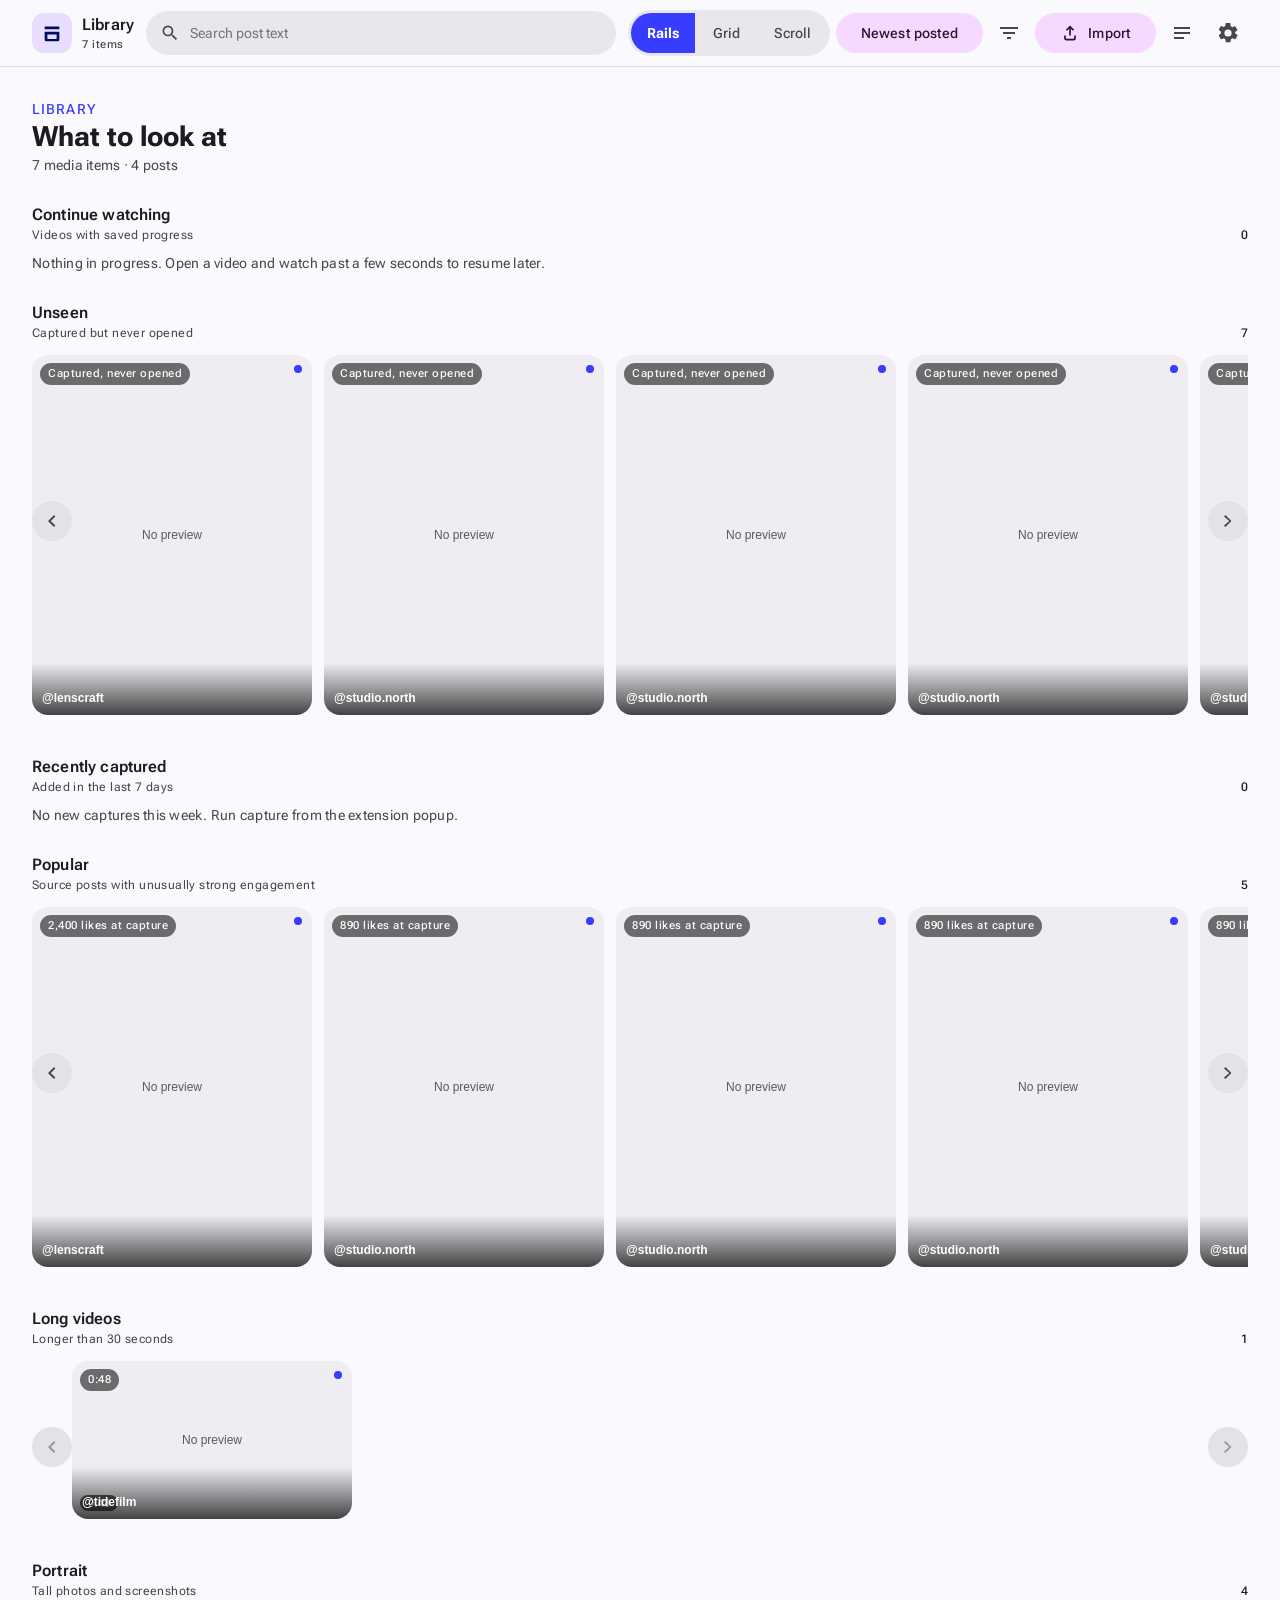
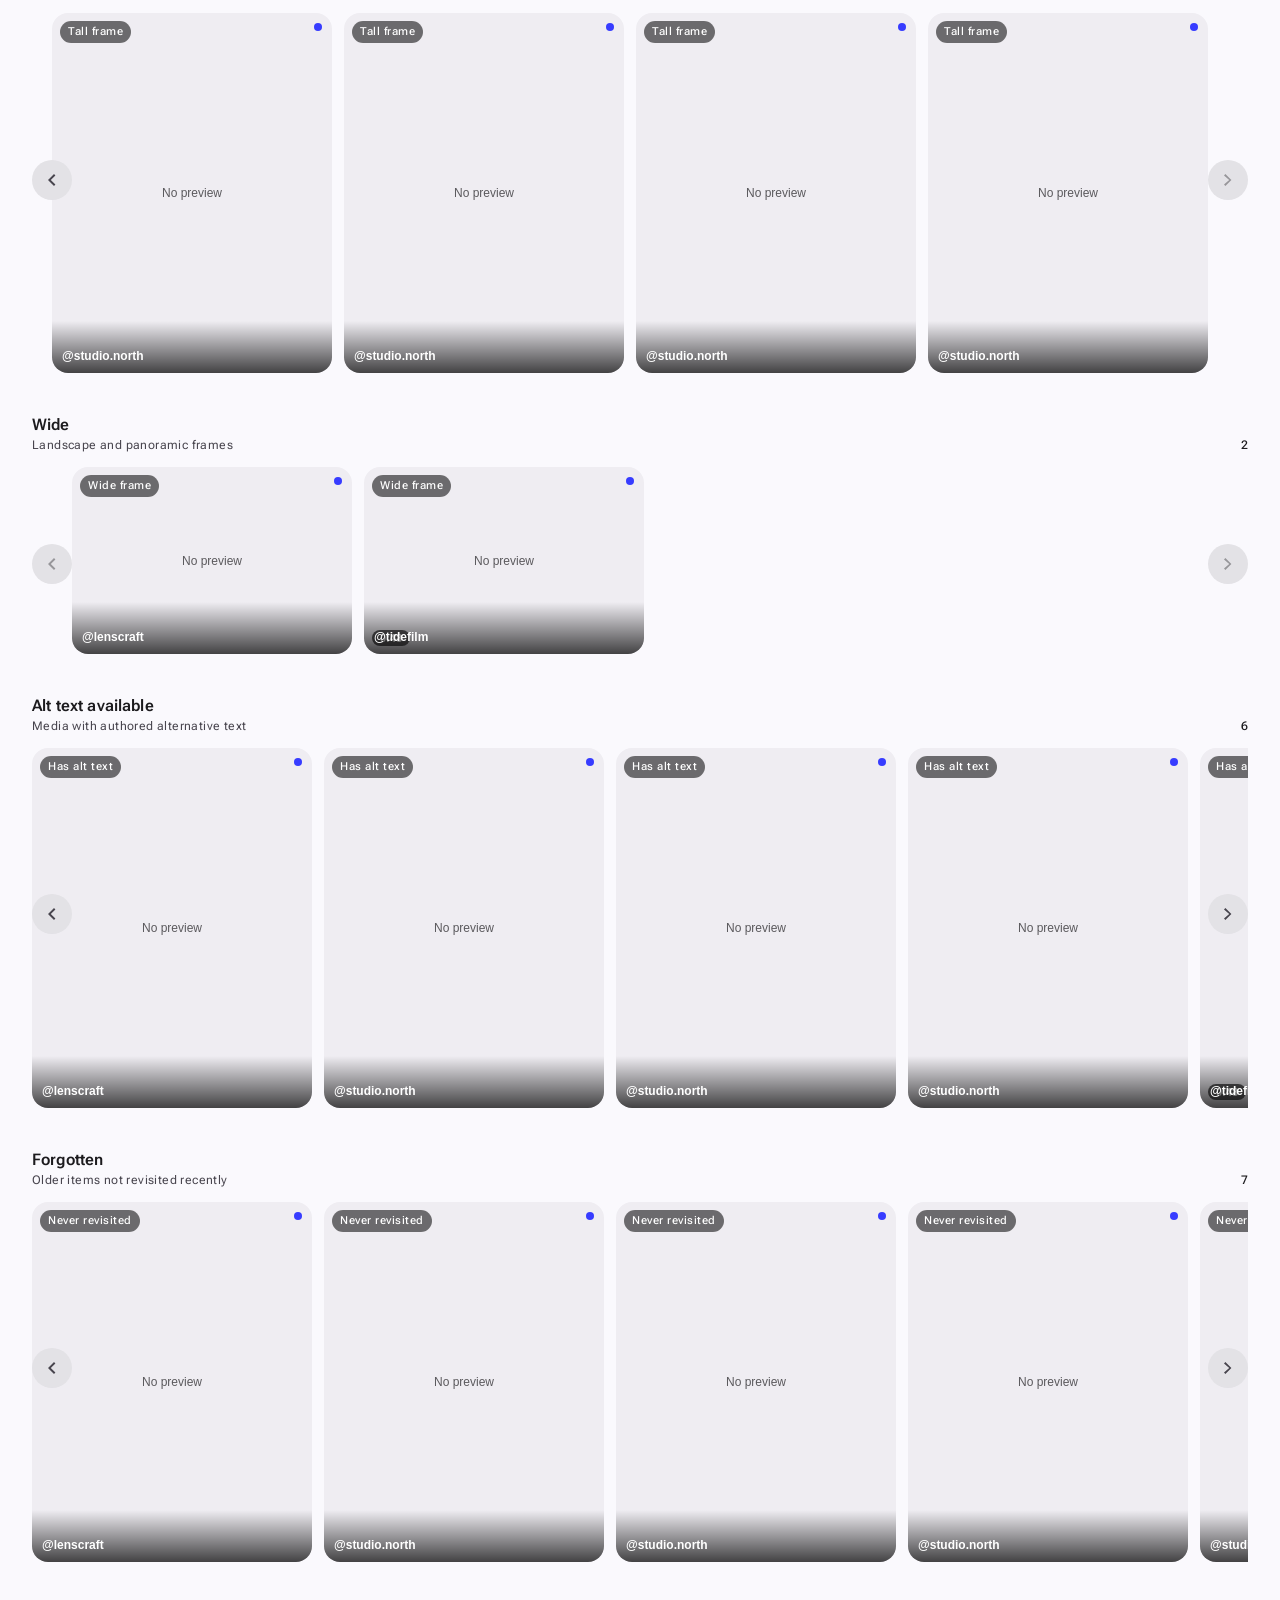
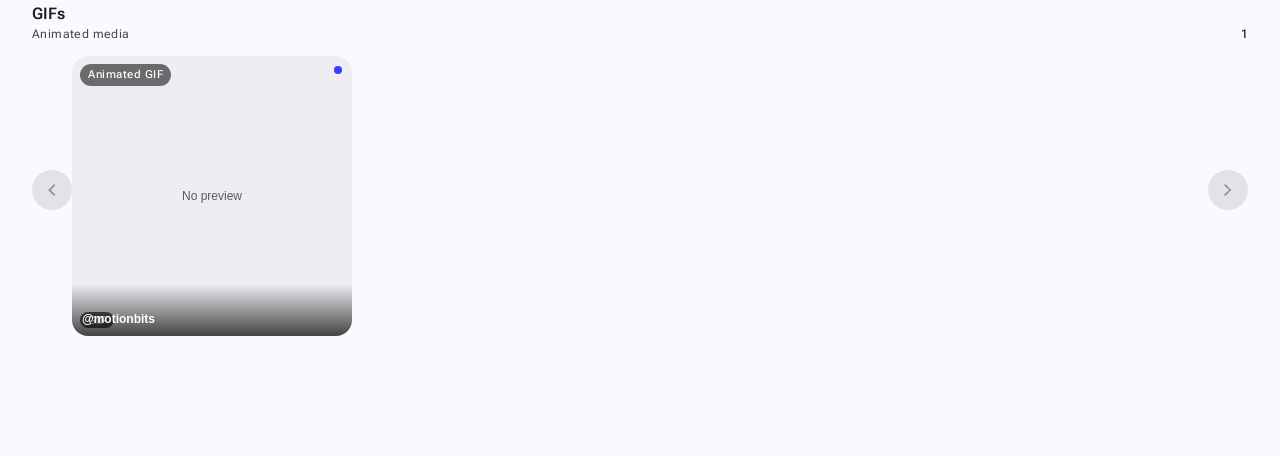
==== commit e99e980c: "dashboard: add an M3E import flow for extension JSON/JSONL exports The dashboard could already merge" ====
--- a/extension/dashboard/index.html
+++ b/extension/dashboard/index.html
@@ -40,6 +40,10 @@
       </button>
       <button type="button" class="m3e-icon-button m3e-state" id="filterBtn" aria-label="Filters">
         <svg viewBox="0 0 24 24" width="22" height="22" fill="currentColor"><path d="M10 18h4v-2h-4v2ZM3 6v2h18V6H3Zm3 7h12v-2H6v2Z"/></svg>
+      </button>
+      <button type="button" class="m3e-button m3e-button--tonal m3e-state appbar__import" id="importBtn" aria-haspopup="dialog" title="Import posts exported from the extension">
+        <svg viewBox="0 0 24 24" width="20" height="20" fill="currentColor" aria-hidden="true"><path d="M12 3 7 8l1.4 1.4L11 6.8V15h2V6.8l2.6 2.6L17 8l-5-5ZM5 15v3a3 3 0 0 0 3 3h8a3 3 0 0 0 3-3v-3h-2v3a1 1 0 0 1-1 1H8a1 1 0 0 1-1-1v-3H5Z"/></svg>
+        <span class="appbar__import-label">Import</span>
       </button>
       <button type="button" class="m3e-icon-button m3e-state" id="dataBtn" aria-label="Data">
         <svg viewBox="0 0 24 24" width="22" height="22" fill="currentColor"><path d="M4 6h16v2H4V6Zm0 5h16v2H4v-2Zm0 5h10v2H4v-2Z"/></svg>
@@ -101,12 +105,27 @@
     <div class="m3e-dialog__content" id="dataBody"></div>
   </div>
 
+  <!-- Import -->
+  <div class="m3e-dialog import" id="importDialog" role="dialog" aria-modal="true" aria-labelledby="importTitle" data-open="false" aria-hidden="true">
+    <div class="m3e-dialog__header">
+      <span class="import__mark" aria-hidden="true">
+        <svg viewBox="0 0 24 24" width="22" height="22" fill="currentColor"><path d="M12 3 7 8l1.4 1.4L11 6.8V15h2V6.8l2.6 2.6L17 8l-5-5ZM5 15v3a3 3 0 0 0 3 3h8a3 3 0 0 0 3-3v-3h-2v3a1 1 0 0 1-1 1H8a1 1 0 0 1-1-1v-3H5Z"/></svg>
+      </span>
+      <div class="import__heading">
+        <h2 class="m3e-title-large m3e-title-large--emphasized m3e-dialog__title" id="importTitle">Import posts</h2>
+        <p class="m3e-body-small import__sub" id="importSub">JSON or JSONL exported from the extension</p>
+      </div>
+    </div>
+    <div class="m3e-dialog__content" id="importBody"></div>
+    <div class="m3e-dialog__actions" id="importActions"></div>
+  </div>
+
   <div class="m3e-snackbar" id="snackbar" role="status" aria-live="polite" data-open="false">
     <span class="m3e-snackbar__text"></span>
     <button class="m3e-snackbar__action" hidden></button>
   </div>
 
-  <input type="file" id="importFile" accept=".json,.jsonl,application/json" hidden />
+  <input type="file" id="importFile" accept=".json,.jsonl,.txt,application/json,application/x-ndjson" multiple hidden />
 
   <script src="../shared/m3e/color.js"></script>
   <script src="../shared/m3e/theme.js"></script>
@@ -115,6 +134,7 @@
   <script src="../shared/m3e/video-controls.js"></script>
   <script src="js/demo.js"></script>
   <script src="js/store.js"></script>
+  <script src="js/import.js"></script>
   <script src="js/library.js"></script>
   <script src="js/app.js"></script>
 </body>
--- a/extension/dashboard/styles.css
+++ b/extension/dashboard/styles.css
@@ -516,6 +516,118 @@
 .switch[data-on="true"]::after { left: 19px; }
 .btn-row { display: flex; flex-wrap: wrap; gap: 8px; }
 .stats-list { padding-left: 18px; line-height: 1.7; }
+/* ---- import -------------------------------------------------------------- */
+.appbar__import { flex: 0 0 auto; }
+
+.import { width: min(600px, calc(100vw - var(--md-sys-spacing-8))); }
+.import__heading { flex: 1; min-width: 0; display: grid; gap: 2px; }
+.import__sub { color: var(--md-sys-color-on-surface-variant); margin: 0; }
+.import__mark {
+  width: 44px;
+  height: 44px;
+  flex: 0 0 auto;
+  border-radius: var(--md-sys-shape-corner-large);
+  display: grid;
+  place-items: center;
+  background: var(--md-sys-color-primary-container);
+  color: var(--md-sys-color-on-primary-container);
+}
+
+.dropzone {
+  display: grid;
+  justify-items: center;
+  gap: 6px;
+  width: 100%;
+  padding: 28px 20px;
+  border: 2px dashed var(--md-sys-color-outline-variant);
+  border-radius: var(--md-sys-shape-corner-large);
+  background: var(--md-sys-color-surface-container-low);
+  color: var(--md-sys-color-on-surface);
+  font: inherit;
+  cursor: pointer;
+  text-align: center;
+  transition:
+    border-color var(--md-sys-motion-spring-fast-effects),
+    background var(--md-sys-motion-spring-fast-effects);
+}
+.dropzone:hover { border-color: var(--md-sys-color-primary); }
+.dropzone[data-drag="true"] {
+  border-color: var(--md-sys-color-primary);
+  border-style: solid;
+  background: var(--md-sys-color-primary-container);
+  color: var(--md-sys-color-on-primary-container);
+}
+.dropzone > svg { color: var(--md-sys-color-primary); }
+.dropzone[data-drag="true"] > svg { color: inherit; }
+.dropzone__hint { color: var(--md-sys-color-on-surface-variant); }
+.dropzone[data-drag="true"] .dropzone__hint { color: inherit; }
+
+.import__about { margin-top: 16px; }
+.import__note { color: var(--md-sys-color-on-surface-variant); margin: 0; }
+.import__warn { color: var(--md-sys-color-error); margin: 0; }
+.import__issues { color: var(--md-sys-color-on-surface-variant); }
+
+.import__loading { display: grid; gap: 14px; padding: 24px 0; justify-items: center; text-align: center; }
+.import__loading .m3e-progress { max-width: 260px; }
+
+.import__stats {
+  display: grid;
+  grid-template-columns: repeat(auto-fit, minmax(110px, 1fr));
+  gap: 8px;
+}
+.import__stat {
+  display: grid;
+  gap: 2px;
+  padding: 12px;
+  border-radius: var(--md-sys-shape-corner-large);
+  background: var(--md-sys-color-surface-container-highest);
+}
+.import__stat .m3e-label-small { color: var(--md-sys-color-on-surface-variant); }
+
+.import__files { list-style: none; margin: 0; padding: 0; display: grid; gap: 8px; }
+.import__files li {
+  display: grid;
+  gap: 2px;
+  padding: 10px 12px;
+  border-radius: var(--md-sys-shape-corner-medium);
+  background: var(--md-sys-color-surface-container-low);
+}
+.import__file-name { font-weight: 600; word-break: break-all; }
+.import__files .m3e-body-small { color: var(--md-sys-color-on-surface-variant); }
+
+.import__modes { display: grid; gap: 8px; }
+.import__mode {
+  display: grid;
+  gap: 2px;
+  text-align: left;
+  padding: 12px 14px;
+  border: 1px solid var(--md-sys-color-outline-variant);
+  border-radius: var(--md-sys-shape-corner-large);
+  background: transparent;
+  color: inherit;
+  font: inherit;
+  cursor: pointer;
+  position: relative;
+  overflow: hidden;
+}
+.import__mode .m3e-body-small { color: var(--md-sys-color-on-surface-variant); }
+.import__mode[aria-pressed="true"] {
+  border-color: var(--md-sys-color-primary);
+  background: var(--md-sys-color-secondary-container);
+  color: var(--md-sys-color-on-secondary-container);
+}
+.import__mode[aria-pressed="true"] .m3e-body-small { color: inherit; }
+.import__mode[data-mode="replace"][aria-pressed="true"] {
+  border-color: var(--md-sys-color-error);
+  background: var(--md-sys-color-error-container);
+  color: var(--md-sys-color-on-error-container);
+}
+
+.import__check { accent-color: var(--md-sys-color-primary); width: 20px; height: 20px; flex: 0 0 auto; }
+.switch-row .import__note { display: block; }
+
+body.is-dropping .stage { opacity: 0.6; }
+
 .m3e-menu__label {
   padding: 8px 12px 4px;
   font-size: 11px;
@@ -540,6 +652,8 @@
   .search { grid-area: search; }
   .appbar__tools { grid-area: tools; }
   .views { display: none; }
+  .appbar__import-label { display: none; }
+  .appbar__import { padding-inline: 12px; }
   .appbar__tools::before { content: none; }
   /* compact view switcher as icon row is already in tools; show views below */
   .chiprow { padding-bottom: 4px; }
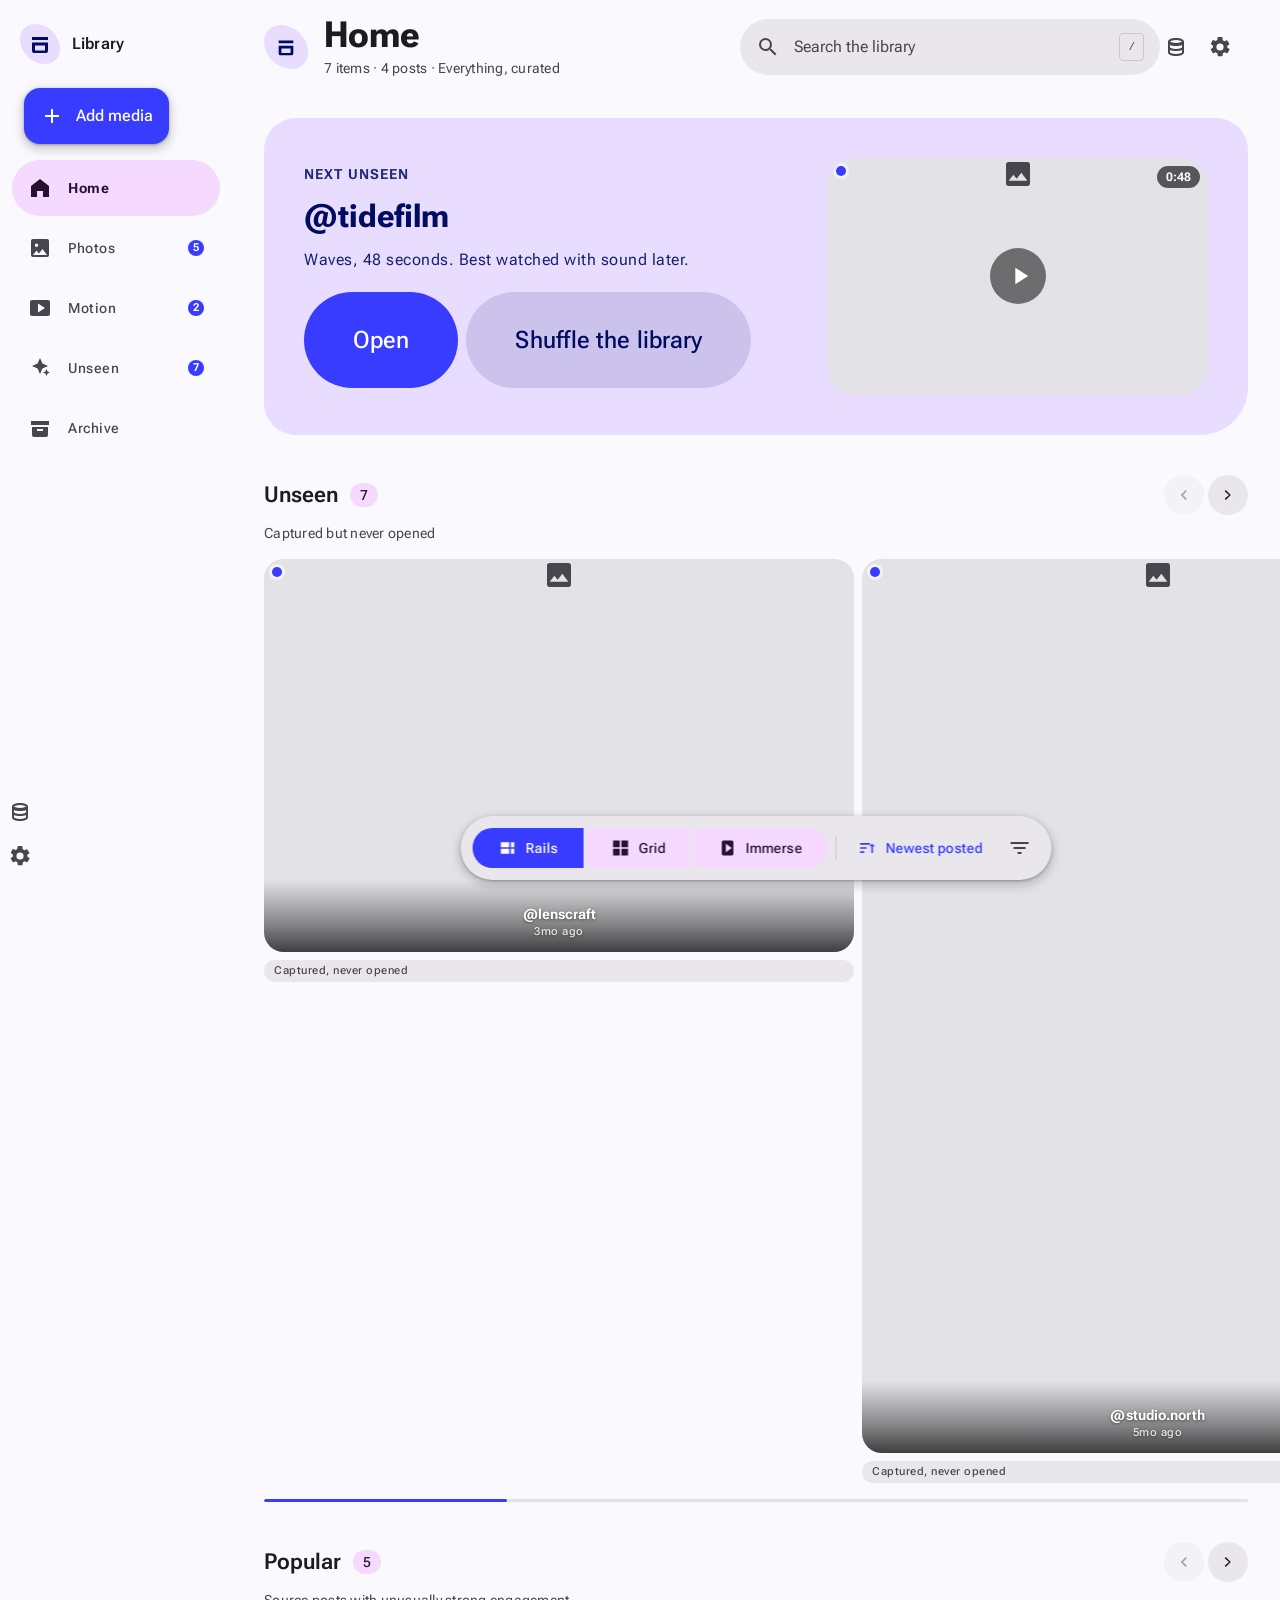
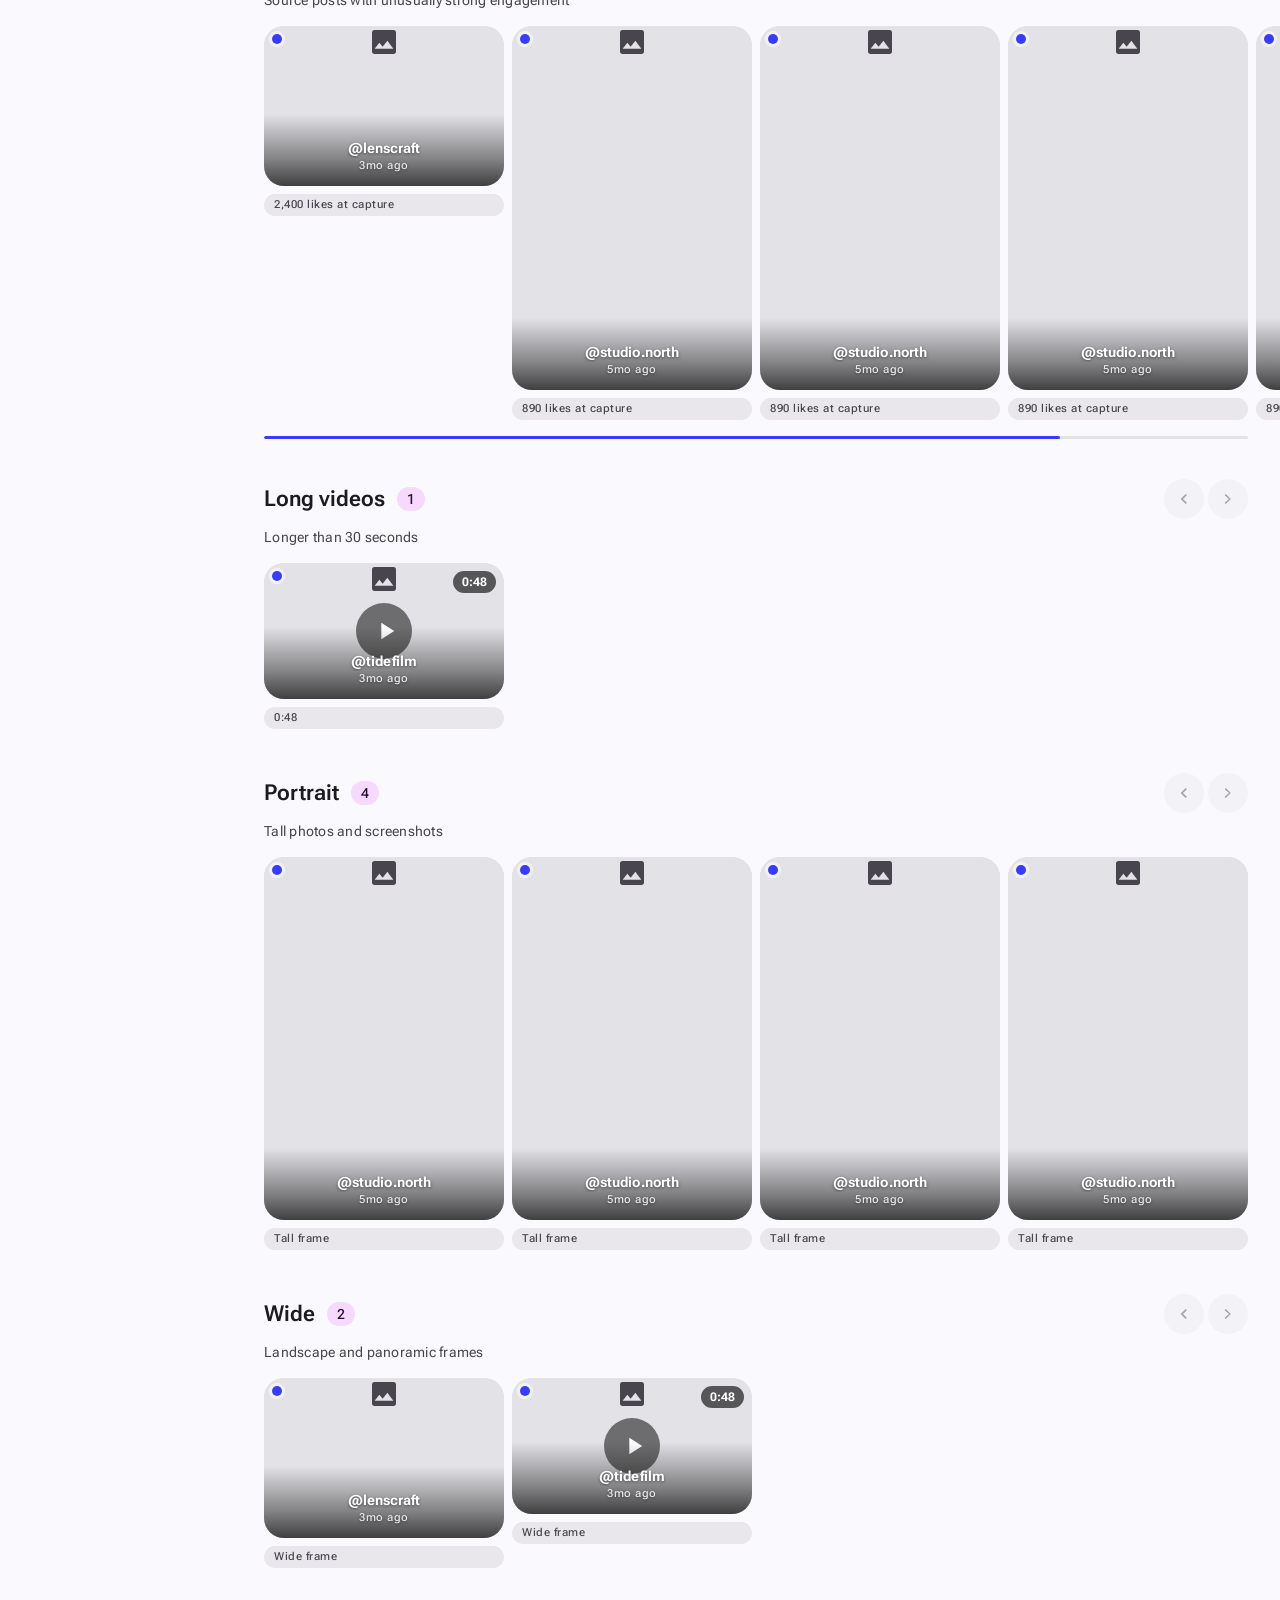
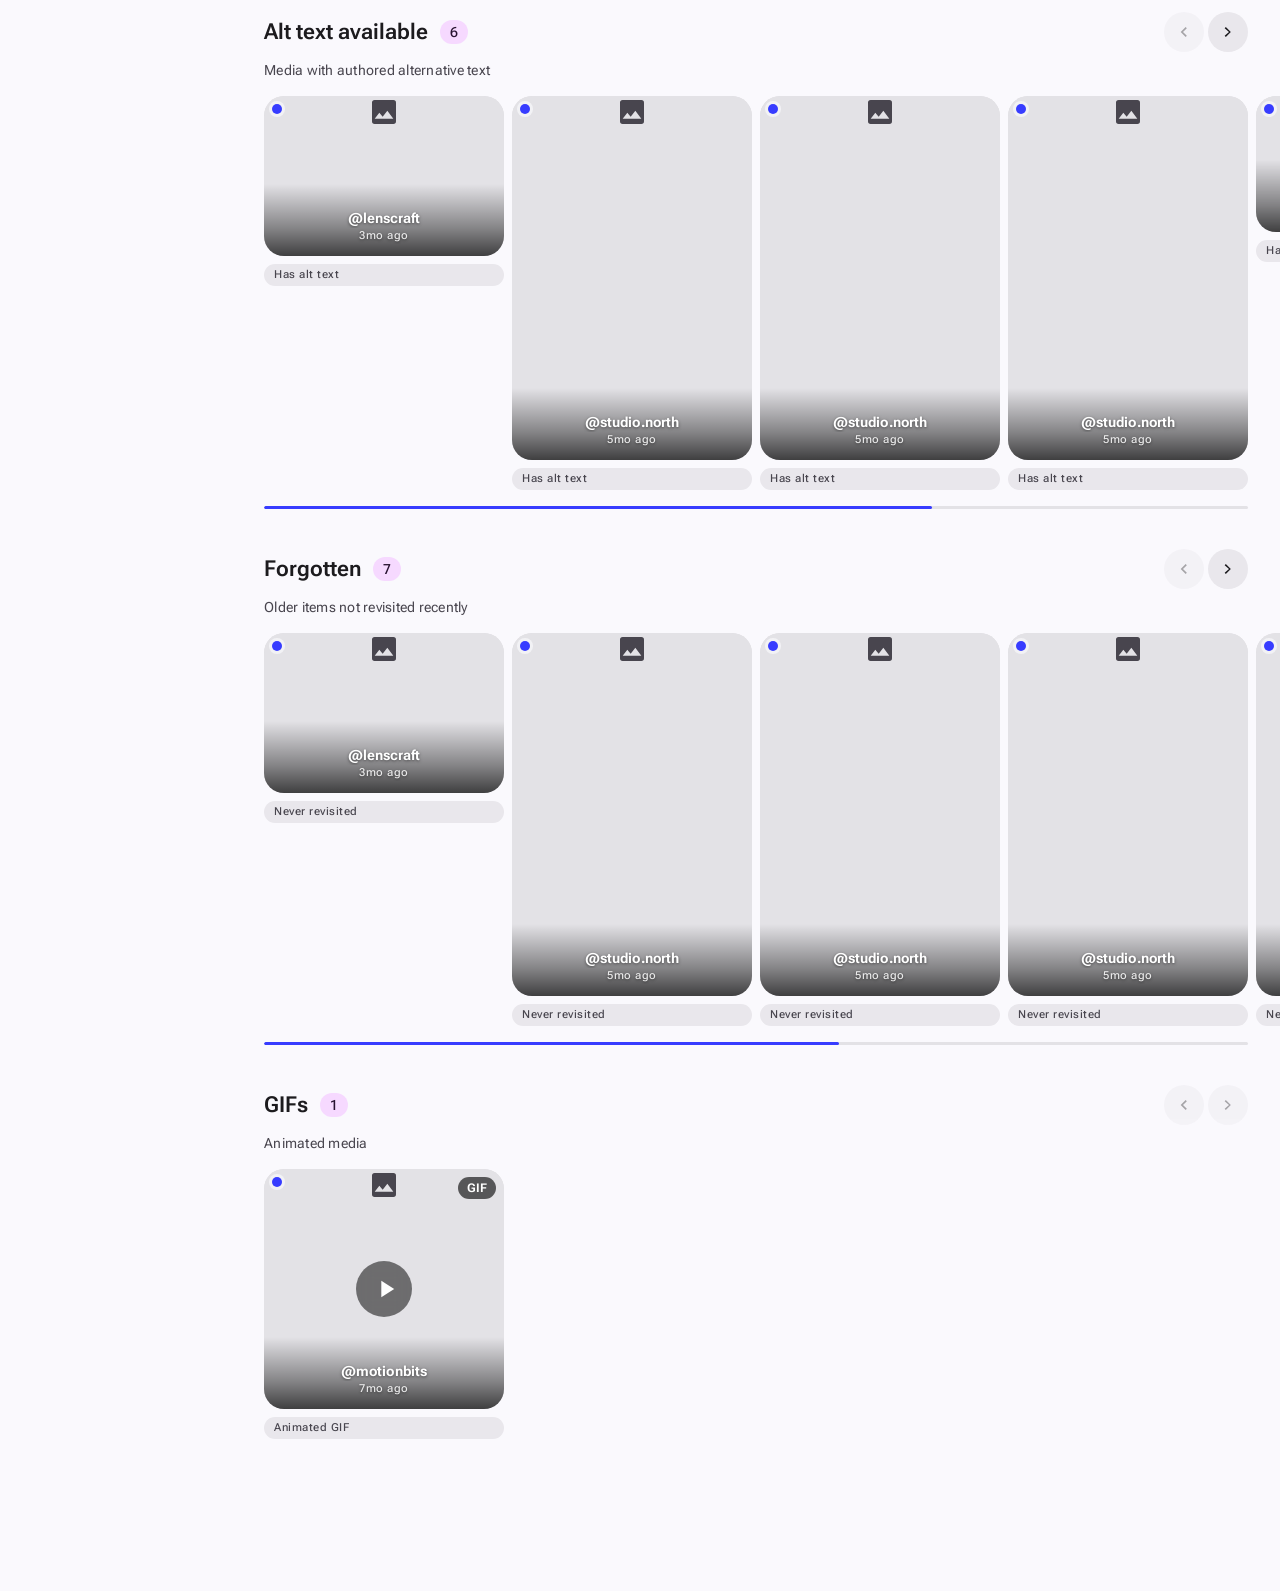
==== commit ddd5a34a: "design: rebuild the dashboard on Material 3 Expressive The design system in shared/m3e is expressive" ====
--- a/extension/dashboard/index.html
+++ b/extension/dashboard/index.html
@@ -10,106 +10,194 @@
   <link rel="stylesheet" href="styles.css" />
 </head>
 <body>
-  <a class="skip" href="#stage">Skip to media</a>
-
-  <header class="appbar" id="appbar">
-    <div class="appbar__brand">
-      <span class="appbar__mark" aria-hidden="true">
-        <svg viewBox="0 0 24 24" width="22" height="22" fill="currentColor"><path d="M4 5h16v3H4V5Zm0 5.5h16V19a2 2 0 0 1-2 2H6a2 2 0 0 1-2-2v-8.5Zm3 3v5h10v-5H7Z"/></svg>
-      </span>
-      <div>
-        <p class="m3e-title-medium m3e-title-medium--emphasized">Library</p>
-        <p class="m3e-label-small appbar__count"><span id="resultCount">0</span> items</p>
+  <a class="m3e-skip-link" href="#pane">Skip to the library</a>
+
+  <!-- =========================================================================
+       Canonical adaptive layout: navigation region + content pane.
+       compact → bottom navigation bar · medium/expanded → rail
+       large/extra-large → expanded rail with labels
+       ========================================================================= -->
+  <div class="shell">
+    <nav class="shell__rail" id="rail" aria-label="Library sections">
+      <div class="rail__brand">
+        <span class="rail__mark" aria-hidden="true">
+          <svg viewBox="0 0 24 24" width="24" height="24" fill="currentColor"><path d="M4 5h16v3H4V5Zm0 5.5h16V19a2 2 0 0 1-2 2H6a2 2 0 0 1-2-2v-8.5Zm3 3v5h10v-5H7Z"/></svg>
+        </span>
+        <span class="rail__wordmark m3e-title-medium m3e-title-medium--emphasized">Library</span>
       </div>
-    </div>
-
-    <label class="search">
-      <span class="visually-hidden">Search post text</span>
-      <svg viewBox="0 0 24 24" width="20" height="20" fill="currentColor" aria-hidden="true"><path d="M15.5 14h-.79l-.28-.27A6.47 6.47 0 0 0 16 9.5 6.5 6.5 0 1 0 9.5 16c1.61 0 3.09-.59 4.23-1.57l.27.28v.79l5 4.99L20.49 19l-4.99-5Zm-6 0C7.01 14 5 11.99 5 9.5S7.01 5 9.5 5 14 7.01 14 9.5 11.99 14 9.5 14Z"/></svg>
-      <input id="search" type="search" placeholder="Search post text" autocomplete="off" />
-    </label>
-
-    <div class="appbar__tools">
-      <div class="m3e-segmented views" role="group" aria-label="Visualization">
-        <button type="button" class="m3e-segmented__item m3e-state" data-view="rails" aria-pressed="true">Rails</button>
-        <button type="button" class="m3e-segmented__item m3e-state" data-view="grid">Grid</button>
-        <button type="button" class="m3e-segmented__item m3e-state" data-view="reels">Scroll</button>
+      <ul class="rail__list" id="railList"></ul>
+      <div class="rail__foot">
+        <button type="button" class="m3e-icon-button m3e-state" id="railData" aria-label="Data and storage">
+          <svg viewBox="0 0 24 24" width="24" height="24" fill="currentColor"><path d="M12 3c-4.4 0-8 1.6-8 3.5v11C4 19.4 7.6 21 12 21s8-1.6 8-3.5v-11C20 4.6 16.4 3 12 3Zm0 2c3.9 0 6 1.3 6 1.5S15.9 8 12 8 6 6.7 6 6.5 8.1 5 12 5Zm6 12.5c0 .2-2.1 1.5-6 1.5s-6-1.3-6-1.5v-2.6c1.5.7 3.7 1.1 6 1.1s4.5-.4 6-1.1v2.6Zm0-5c0 .2-2.1 1.5-6 1.5s-6-1.3-6-1.5V9.9C7.5 10.6 9.7 11 12 11s4.5-.4 6-1.1v2.6Z"/></svg>
+        </button>
+        <button type="button" class="m3e-icon-button m3e-state" id="settingsBtn" aria-label="Settings">
+          <svg viewBox="0 0 24 24" width="24" height="24" fill="currentColor"><path d="M19.14 12.94c.04-.31.06-.63.06-.94s-.02-.63-.06-.94l2.03-1.58a.5.5 0 0 0 .12-.64l-1.92-3.32a.5.5 0 0 0-.6-.22l-2.39.96a7.03 7.03 0 0 0-1.63-.94l-.36-2.54A.5.5 0 0 0 13.9 2h-3.8a.5.5 0 0 0-.49.42l-.36 2.54c-.59.24-1.13.55-1.63.94l-2.39-.96a.5.5 0 0 0-.6.22L2.81 8.48a.5.5 0 0 0 .12.64l2.03 1.58c-.04.31-.06.63-.06.94s.02.63.06.94L2.93 14.1a.5.5 0 0 0-.12.64l1.92 3.32c.13.23.4.32.64.22l2.39-.96c.5.39 1.04.7 1.63.94l.36 2.54c.05.24.25.42.49.42h3.8c.24 0 .44-.18.49-.42l.36-2.54c.59-.24 1.13-.55 1.63-.94l2.39.96c.24.1.51 0 .64-.22l1.92-3.32a.5.5 0 0 0-.12-.64l-2.03-1.58ZM12 15.6A3.6 3.6 0 1 1 12 8.4a3.6 3.6 0 0 1 0 7.2Z"/></svg>
+        </button>
       </div>
-      <button type="button" class="m3e-button m3e-button--tonal m3e-state" id="sortBtn">
-        <span id="sortLabel">Newest posted</span>
-      </button>
-      <button type="button" class="m3e-icon-button m3e-state" id="filterBtn" aria-label="Filters">
-        <svg viewBox="0 0 24 24" width="22" height="22" fill="currentColor"><path d="M10 18h4v-2h-4v2ZM3 6v2h18V6H3Zm3 7h12v-2H6v2Z"/></svg>
-      </button>
-      <button type="button" class="m3e-button m3e-button--tonal m3e-state appbar__import" id="importBtn" aria-haspopup="dialog" title="Import posts exported from the extension">
-        <svg viewBox="0 0 24 24" width="20" height="20" fill="currentColor" aria-hidden="true"><path d="M12 3 7 8l1.4 1.4L11 6.8V15h2V6.8l2.6 2.6L17 8l-5-5ZM5 15v3a3 3 0 0 0 3 3h8a3 3 0 0 0 3-3v-3h-2v3a1 1 0 0 1-1 1H8a1 1 0 0 1-1-1v-3H5Z"/></svg>
-        <span class="appbar__import-label">Import</span>
-      </button>
-      <button type="button" class="m3e-icon-button m3e-state" id="dataBtn" aria-label="Data">
-        <svg viewBox="0 0 24 24" width="22" height="22" fill="currentColor"><path d="M4 6h16v2H4V6Zm0 5h16v2H4v-2Zm0 5h10v2H4v-2Z"/></svg>
-      </button>
-      <button type="button" class="m3e-icon-button m3e-state" id="settingsBtn" aria-label="Settings">
-        <svg viewBox="0 0 24 24" width="22" height="22" fill="currentColor"><path d="M19.14 12.94c.04-.31.06-.63.06-.94s-.02-.63-.06-.94l2.03-1.58a.5.5 0 0 0 .12-.64l-1.92-3.32a.5.5 0 0 0-.6-.22l-2.39.96a7.03 7.03 0 0 0-1.63-.94l-.36-2.54A.5.5 0 0 0 13.9 2h-3.8a.5.5 0 0 0-.49.42l-.36 2.54c-.59.24-1.13.55-1.63.94l-2.39-.96a.5.5 0 0 0-.6.22L2.81 8.48a.5.5 0 0 0 .12.64l2.03 1.58c-.04.31-.06.63-.06.94s.02.63.06.94L2.93 14.1a.5.5 0 0 0-.12.64l1.92 3.32c.13.23.4.32.64.22l2.39-.96c.5.39 1.04.7 1.63.94l.36 2.54c.05.24.25.42.49.42h3.8c.24 0 .44-.18.49-.42l.36-2.54c.59-.24 1.13-.55 1.63-.94l2.39.96c.24.1.51 0 .64-.22l1.92-3.32a.5.5 0 0 0-.12-.64l-2.03-1.58ZM12 15.6A3.6 3.6 0 1 1 12 8.4a3.6 3.6 0 0 1 0 7.2Z"/></svg>
-      </button>
-    </div>
-  </header>
-
-  <div class="chiprow">
-    <div id="chips" class="chips"></div>
-    <button type="button" class="m3e-button m3e-button--text m3e-button--xs m3e-state" id="clearFilters" hidden>Clear all</button>
-    <button type="button" class="capture-pill" id="capturePill" hidden><span>Capture idle</span></button>
-  </div>
-
-  <main id="stage" class="stage" tabindex="-1"></main>
+    </nav>
+
+    <div class="shell__content">
+      <!-- Flexible top app bar: two-line, collapses to one on scroll -->
+      <header class="appbar" id="appbar" data-scrolled="false">
+        <div class="appbar__lead">
+          <span class="appbar__mark" aria-hidden="true">
+            <svg viewBox="0 0 24 24" width="22" height="22" fill="currentColor"><path d="M4 5h16v3H4V5Zm0 5.5h16V19a2 2 0 0 1-2 2H6a2 2 0 0 1-2-2v-8.5Zm3 3v5h10v-5H7Z"/></svg>
+          </span>
+          <div class="appbar__titles">
+            <h1 class="appbar__headline m3e-display-small m3e-display-small--emphasized" id="paneTitle">Home</h1>
+            <p class="appbar__support m3e-body-medium" id="paneSupport">
+              <span id="resultCount">0</span> items
+            </p>
+          </div>
+        </div>
+
+        <div class="appbar__actions">
+          <label class="m3e-search appbar__search" id="searchField">
+            <span class="m3e-visually-hidden">Search text, author or alt text</span>
+            <svg class="m3e-search__icon" viewBox="0 0 24 24" fill="currentColor" aria-hidden="true"><path d="M15.5 14h-.79l-.28-.27A6.47 6.47 0 0 0 16 9.5 6.5 6.5 0 1 0 9.5 16c1.61 0 3.09-.59 4.23-1.57l.27.28v.79l5 4.99L20.49 19l-4.99-5Zm-6 0C7.01 14 5 11.99 5 9.5S7.01 5 9.5 5 14 7.01 14 9.5 11.99 14 9.5 14Z"/></svg>
+            <input id="search" class="m3e-search__input" type="search" placeholder="Search the library" autocomplete="off" />
+            <kbd class="m3e-search__kbd" aria-hidden="true">/</kbd>
+          </label>
+          <button type="button" class="m3e-icon-button m3e-state appbar__searchbtn" id="searchBtn" aria-label="Search" aria-expanded="false">
+            <svg viewBox="0 0 24 24" width="24" height="24" fill="currentColor"><path d="M15.5 14h-.79l-.28-.27A6.47 6.47 0 0 0 16 9.5 6.5 6.5 0 1 0 9.5 16c1.61 0 3.09-.59 4.23-1.57l.27.28v.79l5 4.99L20.49 19l-4.99-5Zm-6 0C7.01 14 5 11.99 5 9.5S7.01 5 9.5 5 14 7.01 14 9.5 11.99 14 9.5 14Z"/></svg>
+          </button>
+          <button type="button" class="m3e-icon-button m3e-state appbar__overflow" id="dataBtn" aria-label="Data and storage">
+            <svg viewBox="0 0 24 24" width="24" height="24" fill="currentColor"><path d="M12 3c-4.4 0-8 1.6-8 3.5v11C4 19.4 7.6 21 12 21s8-1.6 8-3.5v-11C20 4.6 16.4 3 12 3Zm0 2c3.9 0 6 1.3 6 1.5S15.9 8 12 8 6 6.7 6 6.5 8.1 5 12 5Zm6 12.5c0 .2-2.1 1.5-6 1.5s-6-1.3-6-1.5v-2.6c1.5.7 3.7 1.1 6 1.1s4.5-.4 6-1.1v2.6Zm0-5c0 .2-2.1 1.5-6 1.5s-6-1.3-6-1.5V9.9C7.5 10.6 9.7 11 12 11s4.5-.4 6-1.1v2.6Z"/></svg>
+          </button>
+          <button type="button" class="m3e-icon-button m3e-state appbar__overflow" id="settingsBtnTop" aria-label="Settings">
+            <svg viewBox="0 0 24 24" width="24" height="24" fill="currentColor"><path d="M19.14 12.94c.04-.31.06-.63.06-.94s-.02-.63-.06-.94l2.03-1.58a.5.5 0 0 0 .12-.64l-1.92-3.32a.5.5 0 0 0-.6-.22l-2.39.96a7.03 7.03 0 0 0-1.63-.94l-.36-2.54A.5.5 0 0 0 13.9 2h-3.8a.5.5 0 0 0-.49.42l-.36 2.54c-.59.24-1.13.55-1.63.94l-2.39-.96a.5.5 0 0 0-.6.22L2.81 8.48a.5.5 0 0 0 .12.64l2.03 1.58c-.04.31-.06.63-.06.94s.02.63.06.94L2.93 14.1a.5.5 0 0 0-.12.64l1.92 3.32c.13.23.4.32.64.22l2.39-.96c.5.39 1.04.7 1.63.94l.36 2.54c.05.24.25.42.49.42h3.8c.24 0 .44-.18.49-.42l.36-2.54c.59-.24 1.13-.55 1.63-.94l2.39.96c.24.1.51 0 .64-.22l1.92-3.32a.5.5 0 0 0-.12-.64l-2.03-1.58ZM12 15.6A3.6 3.6 0 1 1 12 8.4a3.6 3.6 0 0 1 0 7.2Z"/></svg>
+          </button>
+        </div>
+
+        <div class="appbar__chips" id="chiprow">
+          <div id="chips" class="chips"></div>
+          <button type="button" class="m3e-button m3e-button--text m3e-button--xs m3e-state" id="clearFilters" hidden>Clear all</button>
+          <button type="button" class="m3e-chip m3e-chip--suggestion m3e-state capture-pill" id="capturePill" hidden></button>
+        </div>
+      </header>
+
+      <main id="pane" class="pane" tabindex="-1"></main>
+    </div>
+  </div>
+
+  <!-- Compact-window navigation -->
+  <nav class="shell__navbar m3e-nav-bar" id="navbar" aria-label="Library sections"></nav>
+
+  <!-- Floating toolbar: how you are looking, not what you are looking at -->
+  <div class="m3e-toolbar m3e-toolbar--floating shell__toolbar" id="toolbar" role="toolbar" aria-label="View controls" data-hidden="false">
+    <div class="m3e-button-group views" role="group" aria-label="Layout">
+      <button type="button" class="m3e-button m3e-button--tonal m3e-state" data-view="rails" aria-pressed="true">
+        <svg viewBox="0 0 24 24" width="20" height="20" fill="currentColor" aria-hidden="true"><path d="M4 5h10v6H4V5Zm12 0h4v6h-4V5ZM4 13h10v6H4v-6Zm12 0h4v6h-4v-6Z"/></svg>
+        <span class="views__label">Rails</span>
+      </button>
+      <button type="button" class="m3e-button m3e-button--tonal m3e-state" data-view="grid" aria-pressed="false">
+        <svg viewBox="0 0 24 24" width="20" height="20" fill="currentColor" aria-hidden="true"><path d="M3 3h8v8H3V3Zm10 0h8v8h-8V3ZM3 13h8v8H3v-8Zm10 0h8v8h-8v-8Z"/></svg>
+        <span class="views__label">Grid</span>
+      </button>
+      <button type="button" class="m3e-button m3e-button--tonal m3e-state" data-view="reels" aria-pressed="false">
+        <svg viewBox="0 0 24 24" width="20" height="20" fill="currentColor" aria-hidden="true"><path d="M7 3h10a2 2 0 0 1 2 2v14a2 2 0 0 1-2 2H7a2 2 0 0 1-2-2V5a2 2 0 0 1 2-2Zm3 4v10l7-5-7-5Z"/></svg>
+        <span class="views__label">Immerse</span>
+      </button>
+    </div>
+
+    <span class="m3e-toolbar__divider" aria-hidden="true"></span>
+
+    <button type="button" class="m3e-button m3e-button--text m3e-state toolbar__sort" id="sortBtn" aria-haspopup="menu" aria-expanded="false">
+      <svg viewBox="0 0 24 24" width="20" height="20" fill="currentColor" aria-hidden="true"><path d="M3 6h12v2H3V6Zm0 5h8v2H3v-2Zm0 5h5v2H3v-2Zm14.5-9L21 10h-2.5v8h-2v-8H14l3.5-3Z"/></svg>
+      <span id="sortLabel">Newest posted</span>
+    </button>
+
+    <button type="button" class="m3e-icon-button m3e-state toolbar__filter" id="filterBtn" aria-label="Filters" aria-haspopup="dialog">
+      <svg viewBox="0 0 24 24" width="24" height="24" fill="currentColor"><path d="M10 18h4v-2h-4v2ZM3 6v2h18V6H3Zm3 7h12v-2H6v2Z"/></svg>
+      <span class="toolbar__badge" id="filterCount" hidden>0</span>
+    </button>
+  </div>
+
+  <!-- Primary action: FAB menu (rail-anchored on desktop, bottom-end on compact) -->
+  <div class="m3e-fab-menu shell__fab" id="fabMenu">
+    <ul class="m3e-fab-menu__list" id="fabList" hidden role="menu" aria-labelledby="fab"></ul>
+    <button type="button" class="m3e-fab m3e-fab--primary m3e-state" id="fab" aria-haspopup="menu" aria-expanded="false">
+      <svg viewBox="0 0 24 24" width="24" height="24" fill="currentColor" aria-hidden="true"><path d="M11 5h2v6h6v2h-6v6h-2v-6H5v-2h6V5Z"/></svg>
+      <span class="m3e-fab__label">Add media</span>
+    </button>
+  </div>
 
   <!-- Immersive viewer -->
   <div id="viewer" class="viewer" hidden aria-hidden="true" role="dialog" aria-modal="true" aria-label="Media viewer">
     <div class="viewer__bar">
-      <button type="button" class="m3e-icon-button m3e-state" id="viewerClose" aria-label="Close">
-        <svg viewBox="0 0 24 24" width="22" height="22" fill="currentColor"><path d="M18.3 5.7 12 12l6.3 6.3-1.4 1.4L10.6 13.4 4.3 19.7 2.9 18.3 9.2 12 2.9 5.7 4.3 4.3l6.3 6.3 6.3-6.3z"/></svg>
-      </button>
-      <span class="m3e-label-large" id="viewerPos">1 / 1</span>
-      <button type="button" class="m3e-button m3e-button--text m3e-state" id="ctxToggle">Details</button>
+      <button type="button" class="m3e-icon-button m3e-state viewer__close" id="viewerClose" aria-label="Close viewer">
+        <svg viewBox="0 0 24 24" width="24" height="24" fill="currentColor"><path d="M18.3 5.7 12 12l6.3 6.3-1.4 1.4L10.6 13.4 4.3 19.7 2.9 18.3 9.2 12 2.9 5.7 4.3 4.3l6.3 6.3 6.3-6.3z"/></svg>
+      </button>
+      <span class="m3e-badge viewer__pos" id="viewerPos">1 / 1</span>
+      <span class="viewer__spacer"></span>
+      <button type="button" class="m3e-button m3e-button--text m3e-state viewer__ctx" id="ctxToggle" aria-pressed="false">
+        <svg viewBox="0 0 24 24" width="20" height="20" fill="currentColor" aria-hidden="true"><path d="M11 7h2v2h-2V7Zm0 4h2v6h-2v-6Zm1-9a10 10 0 1 0 0 20 10 10 0 0 0 0-20Zm0 18a8 8 0 1 1 0-16 8 8 0 0 1 0 16Z"/></svg>
+        <span>Details</span>
+      </button>
     </div>
     <div class="viewer__body">
-      <button type="button" class="viewer__nav viewer__nav--prev m3e-icon-button m3e-state" id="viewerPrev" aria-label="Previous">‹</button>
+      <button type="button" class="viewer__nav viewer__nav--prev m3e-carousel-arrow" id="viewerPrev" aria-label="Previous">
+        <svg viewBox="0 0 24 24" width="22" height="22" fill="currentColor"><path d="M15.4 7.4 14 6l-6 6 6 6 1.4-1.4L10.8 12z"/></svg>
+      </button>
       <div class="viewer__stage" id="viewerStage"></div>
-      <button type="button" class="viewer__nav viewer__nav--next m3e-icon-button m3e-state" id="viewerNext" aria-label="Next">›</button>
+      <button type="button" class="viewer__nav viewer__nav--next m3e-carousel-arrow" id="viewerNext" aria-label="Next">
+        <svg viewBox="0 0 24 24" width="22" height="22" fill="currentColor"><path d="M9.4 6 8 7.4 13.2 12 8 16.6 9.4 18l6-6z"/></svg>
+      </button>
       <aside class="viewer__context" id="viewerContext"></aside>
     </div>
   </div>
 
-  <!-- Filter sheet -->
+  <!-- Filter sheet: bottom sheet on compact, side sheet from medium up -->
   <div class="m3e-scrim" id="filterScrim" data-open="false"></div>
-  <aside id="filterSheet" class="sheet" hidden>
+  <aside id="filterSheet" class="m3e-sheet sheet" hidden aria-labelledby="filterTitle" role="dialog" aria-modal="true">
+    <div class="sheet__handle" aria-hidden="true"></div>
     <header class="sheet__head">
-      <h2 class="m3e-title-large">Filters</h2>
-      <button type="button" class="m3e-icon-button m3e-state" id="filterClose" aria-label="Close filters">×</button>
+      <h2 class="m3e-title-large m3e-title-large--emphasized" id="filterTitle">Refine</h2>
+      <button type="button" class="m3e-icon-button m3e-state" id="filterClose" aria-label="Close filters">
+        <svg viewBox="0 0 24 24" width="24" height="24" fill="currentColor"><path d="M18.3 5.7 12 12l6.3 6.3-1.4 1.4L10.6 13.4 4.3 19.7 2.9 18.3 9.2 12 2.9 5.7 4.3 4.3l6.3 6.3 6.3-6.3z"/></svg>
+      </button>
     </header>
     <div id="filterBody" class="sheet__body"></div>
+    <footer class="sheet__foot">
+      <button type="button" class="m3e-button m3e-button--text m3e-state" id="filterReset">Reset</button>
+      <button type="button" class="m3e-button m3e-button--filled m3e-state" id="applyFilters">Show results</button>
+    </footer>
   </aside>
 
   <!-- Settings -->
   <div class="m3e-scrim" id="scrim" data-open="false"></div>
-  <div class="m3e-dialog" id="settings" role="dialog" aria-modal="true" aria-labelledby="settingsTitle" data-open="false" aria-hidden="true">
+  <div class="m3e-dialog dialog" id="settings" role="dialog" aria-modal="true" aria-labelledby="settingsTitle" data-open="false" aria-hidden="true">
     <div class="m3e-dialog__header">
+      <span class="dialog__icon" aria-hidden="true">
+        <svg viewBox="0 0 24 24" width="24" height="24" fill="currentColor"><path d="M12 15.6A3.6 3.6 0 1 1 12 8.4a3.6 3.6 0 0 1 0 7.2Zm7.14-2.66c.04-.31.06-.63.06-.94s-.02-.63-.06-.94l2.03-1.58a.5.5 0 0 0 .12-.64l-1.92-3.32a.5.5 0 0 0-.6-.22l-2.39.96a7.03 7.03 0 0 0-1.63-.94l-.36-2.54A.5.5 0 0 0 13.9 2h-3.8a.5.5 0 0 0-.49.42l-.36 2.54c-.59.24-1.13.55-1.63.94l-2.39-.96a.5.5 0 0 0-.6.22L2.81 8.48a.5.5 0 0 0 .12.64l2.03 1.58c-.04.31-.06.63-.06.94s.02.63.06.94L2.93 14.1a.5.5 0 0 0-.12.64l1.92 3.32c.13.23.4.32.64.22l2.39-.96c.5.39 1.04.7 1.63.94l.36 2.54c.05.24.25.42.49.42h3.8c.24 0 .44-.18.49-.42l.36-2.54c.59-.24 1.13-.55 1.63-.94l2.39.96c.24.1.51 0 .64-.22l1.92-3.32a.5.5 0 0 0-.12-.64l-2.03-1.58Z"/></svg>
+      </span>
       <h2 class="m3e-title-large m3e-title-large--emphasized m3e-dialog__title" id="settingsTitle">Settings</h2>
+      <button type="button" class="m3e-icon-button m3e-state" id="settingsClose" aria-label="Close settings">
+        <svg viewBox="0 0 24 24" width="24" height="24" fill="currentColor"><path d="M18.3 5.7 12 12l6.3 6.3-1.4 1.4L10.6 13.4 4.3 19.7 2.9 18.3 9.2 12 2.9 5.7 4.3 4.3l6.3 6.3 6.3-6.3z"/></svg>
+      </button>
     </div>
     <div class="m3e-dialog__content" id="settingsBody"></div>
   </div>
 
-  <div class="m3e-dialog" id="dataDialog" role="dialog" aria-modal="true" aria-labelledby="dataTitle" data-open="false" aria-hidden="true">
+  <!-- Data & storage -->
+  <div class="m3e-dialog dialog" id="dataDialog" role="dialog" aria-modal="true" aria-labelledby="dataTitle" data-open="false" aria-hidden="true">
     <div class="m3e-dialog__header">
-      <h2 class="m3e-title-large m3e-title-large--emphasized m3e-dialog__title" id="dataTitle">Data</h2>
+      <span class="dialog__icon" aria-hidden="true">
+        <svg viewBox="0 0 24 24" width="24" height="24" fill="currentColor"><path d="M12 3c-4.4 0-8 1.6-8 3.5v11C4 19.4 7.6 21 12 21s8-1.6 8-3.5v-11C20 4.6 16.4 3 12 3Zm0 2c3.9 0 6 1.3 6 1.5S15.9 8 12 8 6 6.7 6 6.5 8.1 5 12 5Zm6 12.5c0 .2-2.1 1.5-6 1.5s-6-1.3-6-1.5v-2.6c1.5.7 3.7 1.1 6 1.1s4.5-.4 6-1.1v2.6Zm0-5c0 .2-2.1 1.5-6 1.5s-6-1.3-6-1.5V9.9C7.5 10.6 9.7 11 12 11s4.5-.4 6-1.1v2.6Z"/></svg>
+      </span>
+      <h2 class="m3e-title-large m3e-title-large--emphasized m3e-dialog__title" id="dataTitle">Data &amp; storage</h2>
+      <button type="button" class="m3e-icon-button m3e-state" id="dataClose" aria-label="Close data">
+        <svg viewBox="0 0 24 24" width="24" height="24" fill="currentColor"><path d="M18.3 5.7 12 12l6.3 6.3-1.4 1.4L10.6 13.4 4.3 19.7 2.9 18.3 9.2 12 2.9 5.7 4.3 4.3l6.3 6.3 6.3-6.3z"/></svg>
+      </button>
     </div>
     <div class="m3e-dialog__content" id="dataBody"></div>
   </div>
 
   <!-- Import -->
-  <div class="m3e-dialog import" id="importDialog" role="dialog" aria-modal="true" aria-labelledby="importTitle" data-open="false" aria-hidden="true">
+  <div class="m3e-dialog dialog import" id="importDialog" role="dialog" aria-modal="true" aria-labelledby="importTitle" data-open="false" aria-hidden="true">
     <div class="m3e-dialog__header">
-      <span class="import__mark" aria-hidden="true">
-        <svg viewBox="0 0 24 24" width="22" height="22" fill="currentColor"><path d="M12 3 7 8l1.4 1.4L11 6.8V15h2V6.8l2.6 2.6L17 8l-5-5ZM5 15v3a3 3 0 0 0 3 3h8a3 3 0 0 0 3-3v-3h-2v3a1 1 0 0 1-1 1H8a1 1 0 0 1-1-1v-3H5Z"/></svg>
+      <span class="dialog__icon" aria-hidden="true">
+        <svg viewBox="0 0 24 24" width="24" height="24" fill="currentColor"><path d="M12 3 7 8l1.4 1.4L11 6.8V15h2V6.8l2.6 2.6L17 8l-5-5ZM5 15v3a3 3 0 0 0 3 3h8a3 3 0 0 0 3-3v-3h-2v3a1 1 0 0 1-1 1H8a1 1 0 0 1-1-1v-3H5Z"/></svg>
       </span>
       <div class="import__heading">
         <h2 class="m3e-title-large m3e-title-large--emphasized m3e-dialog__title" id="importTitle">Import posts</h2>
@@ -124,6 +212,8 @@
     <span class="m3e-snackbar__text"></span>
     <button class="m3e-snackbar__action" hidden></button>
   </div>
+
+  <p class="m3e-visually-hidden" id="liveStatus" role="status" aria-live="polite"></p>
 
   <input type="file" id="importFile" accept=".json,.jsonl,.txt,application/json,application/x-ndjson" multiple hidden />
 
@@ -136,6 +226,7 @@
   <script src="js/store.js"></script>
   <script src="js/import.js"></script>
   <script src="js/library.js"></script>
+  <script src="js/shell.js"></script>
   <script src="js/app.js"></script>
 </body>
 </html>
--- a/extension/dashboard/styles.css
+++ b/extension/dashboard/styles.css
@@ -1,13 +1,28 @@
 /* =============================================================================
-   X Library — media-first dashboard
+   X Library · dashboard product layer
+
+   This file styles ONLY what the design system does not already own. Every
+   button, chip, tile, sheet, dialog, switch, carousel and toolbar comes from
+   shared/m3e/components.css; what lives here is layout, adaptive behaviour and
+   the handful of product-specific atoms (spotlight, reels, viewer).
+
+   Rules of engagement:
+     · no raw colour values — every colour is an --md-sys-color-* role;
+     · no raw durations — every transition is a motion-physics spring token;
+     · no raw radii — every corner is a step on the expressive shape scale;
+     · spacing is the 4dp grid via --md-sys-spacing-*.
+   M3 breakpoints: compact <600 · medium <840 · expanded <1200 · large <1600.
    ============================================================================= */
 
 :root {
-  --lib-gutter: clamp(12px, 3vw, 32px);
-  --lib-tile-gap: 10px;
-}
-
-html, body {
+  --shell-nav: 0px;                 /* width of the navigation region */
+  --pane-margin: var(--md-sys-margin-compact);
+  --pane-max: 1600px;
+  --toolbar-inset: calc(80px + var(--md-sys-spacing-3) + env(safe-area-inset-bottom));
+}
+
+html,
+body {
   margin: 0;
   min-height: 100%;
   background: var(--md-sys-color-surface);
@@ -15,220 +30,486 @@
   font-family: var(--md-ref-typeface-plain);
 }
 
-body {
+/* =============================================================================
+   1 · Shell
+   ============================================================================= */
+.shell {
+  display: grid;
+  grid-template-columns: var(--shell-nav) minmax(0, 1fr);
+  min-height: 100dvh;
+}
+.shell__content {
   display: flex;
   flex-direction: column;
-  min-height: 100dvh;
-}
-
-.skip {
+  min-width: 0;
+}
+
+.pane {
+  flex: 1;
+  width: 100%;
+  max-width: var(--pane-max);
+  margin-inline: auto;
+  /* Clear the floating toolbar (64px) plus a comfortable gap, at every size. */
+  padding: var(--md-sys-spacing-4) var(--pane-margin)
+           calc(var(--toolbar-inset) + 64px + var(--md-sys-spacing-6));
+}
+
+/* =============================================================================
+   2 · Navigation rail (medium and up) — hidden on compact
+   ============================================================================= */
+.shell__rail {
+  display: none;
+  position: sticky;
+  top: 0;
+  align-self: start;
+  height: 100dvh;
+  flex-direction: column;
+  align-items: center;
+  gap: var(--md-sys-spacing-2);
+  width: var(--shell-nav);
+  padding-block: var(--md-sys-spacing-4) var(--md-sys-spacing-6);
+  background: var(--md-sys-color-surface);
+  z-index: var(--md-sys-z-sticky);
+}
+.rail__brand {
+  display: flex;
+  align-items: center;
+  gap: var(--md-sys-spacing-3);
+  width: 100%;
+  padding-inline: var(--md-sys-spacing-5);
+  min-height: 56px;
+  color: var(--md-sys-color-on-surface);
+}
+.rail__mark {
+  display: grid;
+  place-items: center;
+  flex: none;
+  width: 40px;
+  height: 40px;
+  /* Organic, non-uniform corner — the expressive shape scale is allowed to be
+     playful on brand marks where no adjacent component has to align to it. */
+  border-radius: var(--md-sys-shape-corner-large) var(--md-sys-shape-corner-extra-large)
+                 var(--md-sys-shape-corner-large) var(--md-sys-shape-corner-extra-large);
+  background: var(--md-sys-color-primary-container);
+  color: var(--md-sys-color-on-primary-container);
+}
+.rail__wordmark { display: none; white-space: nowrap; }
+
+.rail__list {
+  display: flex;
+  flex-direction: column;
+  gap: var(--md-sys-spacing-1);
+  width: 100%;
+  margin: var(--md-sys-spacing-16) 0 0;
+  padding: 0 var(--md-sys-spacing-2);
+  list-style: none;
+}
+.rail__item {
+  position: relative;
+  display: flex;
+  flex-direction: column;
+  align-items: center;
+  gap: var(--md-sys-spacing-1);
+  width: 100%;
+  min-height: var(--md-sys-touch-target-min);
+  padding: var(--md-sys-spacing-1) 0;
+  border: none;
+  border-radius: var(--md-sys-shape-corner-large);
+  background: transparent;
+  color: var(--md-sys-color-on-surface-variant);
+  font: inherit;
+  cursor: pointer;
+}
+.rail__indicator {
+  position: relative;
+  display: grid;
+  place-items: center;
+  width: 56px;
+  height: 32px;
+  border-radius: var(--md-sys-shape-corner-full);
+  background: transparent;
+  /* Spatial spring on the pill, effects spring on its colour — never mixed. */
+  transition: background-color var(--md-sys-motion-spring-default-effects),
+              width var(--md-sys-motion-spring-fast-spatial),
+              border-radius var(--md-sys-motion-spring-fast-spatial);
+}
+.rail__label { color: inherit; }
+.rail__item:hover .rail__indicator {
+  background: color-mix(in srgb, var(--md-sys-color-on-surface) 8%, transparent);
+}
+.rail__item:active .rail__indicator {
+  width: 44px;
+  border-radius: var(--md-sys-shape-corner-medium);
+}
+.rail__item[aria-current="page"] {
+  color: var(--md-sys-color-on-secondary-container);
+}
+.rail__item[aria-current="page"] .rail__indicator {
+  background: var(--md-sys-color-secondary-container);
+}
+.rail__item[aria-current="page"] .rail__label {
+  font-weight: var(--md-sys-typescale-label-medium-emphasized-weight);
+}
+.rail__badge {
   position: absolute;
-  left: -999px;
   top: 0;
-}
-.skip:focus { left: 8px; z-index: 2000; }
-
-.visually-hidden {
-  position: absolute;
-  width: 1px;
-  height: 1px;
-  overflow: hidden;
-  clip: rect(0 0 0 0);
-}
-
-/* ---- app bar ------------------------------------------------------------- */
+  inset-inline-start: calc(50% + 10px);
+  min-width: 16px;
+  height: 16px;
+  padding-inline: 4px;
+  border-radius: var(--md-sys-shape-corner-full);
+  background: var(--md-sys-color-primary);
+  color: var(--md-sys-color-on-primary);
+  font: 700 var(--md-sys-typescale-label-small-size) / 16px var(--md-ref-typeface-plain);
+  font-variant-numeric: tabular-nums;
+  text-align: center;
+}
+.rail__foot {
+  display: flex;
+  flex-direction: column;
+  gap: var(--md-sys-spacing-1);
+  margin-top: auto;
+}
+
+/* =============================================================================
+   3 · Navigation bar (compact)
+   ============================================================================= */
+.shell__navbar {
+  position: fixed;
+  inset-inline: 0;
+  bottom: 0;
+  z-index: var(--md-sys-z-toolbar);
+  display: flex;
+  align-items: center;
+  justify-content: space-around;
+  height: 80px;
+  padding-bottom: env(safe-area-inset-bottom);
+  background: color-mix(in srgb, var(--md-sys-color-surface-container) 92%, transparent);
+  backdrop-filter: blur(24px) saturate(140%);
+  -webkit-backdrop-filter: blur(24px) saturate(140%);
+  border-top: 1px solid color-mix(in srgb, var(--md-sys-color-outline-variant) 60%, transparent);
+}
+.navbar__item {
+  display: flex;
+  flex-direction: column;
+  align-items: center;
+  gap: 2px;
+  flex: 1;
+  min-height: var(--md-sys-touch-target-min);
+  padding: var(--md-sys-spacing-2) 0;
+  border: none;
+  border-radius: var(--md-sys-shape-corner-large);
+  background: transparent;
+  color: var(--md-sys-color-on-surface-variant);
+  font: inherit;
+  cursor: pointer;
+}
+.navbar__indicator {
+  position: relative;
+  display: grid;
+  place-items: center;
+  width: 56px;
+  height: 32px;
+  border-radius: var(--md-sys-shape-corner-full);
+  transition: background-color var(--md-sys-motion-spring-default-effects),
+              width var(--md-sys-motion-spring-fast-spatial);
+}
+.navbar__item[aria-current="page"] { color: var(--md-sys-color-on-secondary-container); }
+.navbar__item[aria-current="page"] .navbar__indicator { background: var(--md-sys-color-secondary-container); }
+.navbar__item[aria-current="page"] .m3e-label-medium { font-weight: 700; }
+.navbar__item:active .navbar__indicator { width: 44px; }
+
+/* =============================================================================
+   4 · Flexible top app bar
+   Two lines at rest — a display headline that states where you are, and a
+   supporting line that counts what is there. Both collapse into a single
+   title-large row once content scrolls under the bar.
+   ============================================================================= */
 .appbar {
   position: sticky;
   top: 0;
-  z-index: var(--md-sys-z-toolbar);
-  display: grid;
-  grid-template-columns: auto minmax(0, 1fr) auto;
-  gap: 12px;
-  align-items: center;
-  padding: 10px var(--lib-gutter);
-  background: color-mix(in srgb, var(--md-sys-color-surface) 88%, transparent);
-  backdrop-filter: blur(16px);
-  border-bottom: 1px solid color-mix(in srgb, var(--md-sys-color-outline-variant) 50%, transparent);
-}
-
-.appbar__brand {
-  display: flex;
-  align-items: center;
-  gap: 10px;
+  z-index: var(--md-sys-z-sticky);
+  display: grid;
+  grid-template-columns: minmax(0, 1fr) auto;
+  grid-template-areas:
+    "lead actions"
+    "chips chips";
+  gap: var(--md-sys-spacing-3) var(--md-sys-spacing-4);
+  padding: var(--md-sys-spacing-4) var(--pane-margin) var(--md-sys-spacing-3);
+  background: var(--md-sys-color-surface);
+  transition: background-color var(--md-sys-motion-spring-default-effects),
+              box-shadow var(--md-sys-motion-spring-default-effects),
+              padding var(--md-sys-motion-spring-default-spatial);
+}
+.appbar[data-scrolled="true"] {
+  padding-block: var(--md-sys-spacing-2);
+  background: color-mix(in srgb, var(--md-sys-color-surface-container) 86%, transparent);
+  backdrop-filter: blur(20px) saturate(150%);
+  -webkit-backdrop-filter: blur(20px) saturate(150%);
+  box-shadow: var(--md-sys-elevation-level2);
+}
+
+.appbar__lead {
+  grid-area: lead;
+  display: flex;
+  align-items: center;
+  gap: var(--md-sys-spacing-4);
   min-width: 0;
 }
 .appbar__mark {
-  width: 40px;
-  height: 40px;
-  border-radius: 12px;
-  display: grid;
+  display: none;
   place-items: center;
+  flex: none;
+  width: 44px;
+  height: 44px;
+  border-radius: var(--md-sys-shape-corner-large) var(--md-sys-shape-corner-extra-large)
+                 var(--md-sys-shape-corner-large) var(--md-sys-shape-corner-extra-large);
   background: var(--md-sys-color-primary-container);
   color: var(--md-sys-color-on-primary-container);
 }
-.appbar__count { color: var(--md-sys-color-on-surface-variant); }
-
-.search {
-  display: flex;
-  align-items: center;
-  gap: 8px;
-  background: var(--md-sys-color-surface-container-high);
-  border-radius: 999px;
-  padding: 0 14px;
-  min-height: 44px;
+.appbar__titles { min-width: 0; }
+.appbar__headline {
+  margin: 0;
+  color: var(--md-sys-color-on-surface);
+  /* The collapse is a type-size animation on a spatial spring: the headline
+     physically shrinks into the bar instead of being swapped out. */
+  font-size: var(--md-sys-typescale-display-small-size);
+  line-height: 1.1;
+  transition: font-size var(--md-sys-motion-spring-default-spatial);
+  white-space: nowrap;
+  overflow: hidden;
+  text-overflow: ellipsis;
+}
+.appbar[data-scrolled="true"] .appbar__headline {
+  font-size: var(--md-sys-typescale-title-large-size);
+}
+.appbar__support {
+  margin: 2px 0 0;
   color: var(--md-sys-color-on-surface-variant);
-}
-.search input {
-  flex: 1;
-  border: 0;
-  background: transparent;
-  color: var(--md-sys-color-on-surface);
-  font: inherit;
+  font-variant-numeric: tabular-nums;
+  transition: opacity var(--md-sys-motion-spring-fast-effects),
+              max-height var(--md-sys-motion-spring-default-spatial);
+  max-height: 2rem;
+  overflow: hidden;
+}
+.appbar[data-scrolled="true"] .appbar__support { opacity: 0; max-height: 0; }
+
+.appbar__actions {
+  grid-area: actions;
+  display: flex;
+  align-items: center;
+  gap: var(--md-sys-spacing-1);
+}
+.appbar__search { display: none; width: min(420px, 34vw); }
+.appbar__searchbtn { display: inline-flex; }
+/* Compact has no rail, so the rail's actions live in the app bar instead.
+   They are hidden again at medium, where the rail carries them, and return at
+   expanded, where the rail's foot is dropped in favour of the bar. */
+.appbar__overflow { display: inline-flex; }
+
+.appbar__chips {
+  grid-area: chips;
+  display: flex;
+  align-items: center;
+  gap: var(--md-sys-spacing-2);
   min-width: 0;
-  outline: none;
-}
-
-.appbar__tools {
-  display: flex;
-  align-items: center;
-  gap: 6px;
-  flex-wrap: wrap;
-  justify-content: flex-end;
-}
-
-.chiprow {
-  display: flex;
-  align-items: center;
-  gap: 8px;
-  padding: 8px var(--lib-gutter) 0;
-  flex-wrap: wrap;
-}
-.chips { display: flex; flex-wrap: wrap; gap: 6px; }
-
-.capture-pill {
-  margin-inline-start: auto;
-  border: 0;
-  border-radius: 999px;
-  padding: 6px 12px;
-  font: inherit;
-  background: var(--md-sys-color-surface-container-high);
-  color: var(--md-sys-color-on-surface);
-  cursor: pointer;
-}
+  overflow-x: auto;
+  scrollbar-width: none;
+}
+.appbar__chips::-webkit-scrollbar { display: none; }
+.appbar__chips:empty { display: none; }
+.chips { display: flex; gap: var(--md-sys-spacing-2); }
+.capture-pill { margin-inline-start: auto; flex: none; }
 .capture-pill[data-status="capturing"] {
   background: var(--md-sys-color-primary-container);
+  color: var(--md-sys-color-on-primary-container);
 }
 .capture-pill[data-status="stopped_by_error"] {
   background: var(--md-sys-color-error-container);
-}
-
-.stage {
-  flex: 1;
-  padding: 16px var(--lib-gutter) 80px;
-}
-
-/* ---- empty --------------------------------------------------------------- */
-.empty {
-  max-width: 480px;
-  margin: 12vh auto 0;
-  text-align: center;
-}
-.empty__actions { display: flex; gap: 8px; justify-content: center; margin-top: 20px; flex-wrap: wrap; }
-
-/* ---- rails --------------------------------------------------------------- */
-.hero { margin: 8px 0 28px; }
-.hero__kicker { color: var(--md-sys-color-primary); letter-spacing: 0.08em; text-transform: uppercase; }
-.hero__sub { color: var(--md-sys-color-on-surface-variant); }
-
-.rail { margin-bottom: 28px; }
-.rail__head {
-  display: flex;
+  color: var(--md-sys-color-on-error-container);
+}
+
+/* Compact only: the search field takes over the chips row when opened. From
+   medium up it is always present in the actions area, so nothing moves. */
+@media (max-width: 599px) {
+  body.is-searching .appbar__lead { display: none; }
+  body.is-searching .appbar__actions { grid-column: 1 / -1; }
+  body.is-searching .appbar__search { display: flex; flex: 1; width: auto; }
+  body.is-searching .appbar__searchbtn { display: none; }
+}
+
+/* =============================================================================
+   5 · Floating toolbar + FAB placement
+   ============================================================================= */
+.shell__toolbar {
+  left: var(--md-sys-spacing-3);
+  right: calc(var(--md-sys-spacing-3) + 72px);
+  bottom: var(--toolbar-inset);
+  justify-content: center;
+  gap: var(--md-sys-spacing-1);
+  height: 60px;
+  padding-inline: var(--md-sys-spacing-2);
+}
+.views__label { display: none; }
+.toolbar__sort { max-width: 180px; }
+.toolbar__sort > span {
+  overflow: hidden;
+  text-overflow: ellipsis;
+  white-space: nowrap;
+}
+.toolbar__filter { position: relative; overflow: visible; }
+.toolbar__badge {
+  position: absolute;
+  top: 2px;
+  inset-inline-end: 2px;
+  min-width: 18px;
+  height: 18px;
+  padding-inline: 4px;
+  border-radius: var(--md-sys-shape-corner-full);
+  background: var(--md-sys-color-error);
+  color: var(--md-sys-color-on-error);
+  font: 700 var(--md-sys-typescale-label-small-size) / 18px var(--md-ref-typeface-plain);
+  font-variant-numeric: tabular-nums;
+}
+
+.shell__fab {
+  right: var(--md-sys-spacing-3);
+  bottom: var(--toolbar-inset);
   align-items: flex-end;
-  justify-content: space-between;
-  gap: 12px;
-  margin-bottom: 10px;
-}
-.rail__hint, .rail__empty { color: var(--md-sys-color-on-surface-variant); }
-.rail__wrap { position: relative; }
-.rail__scroller {
-  display: flex;
-  gap: 12px;
-  overflow-x: auto;
-  scroll-snap-type: x mandatory;
-  padding: 4px 40px 12px;
-  scrollbar-width: none;
-}
-.rail__scroller::-webkit-scrollbar { display: none; }
-.rail__scroller .tile {
-  flex: 0 0 auto;
-  width: min(42vw, 280px);
-  max-height: 360px;
-  scroll-snap-align: start;
-}
-.rail__nav {
-  position: absolute;
-  top: 40%;
-  z-index: 2;
-  background: var(--md-sys-color-surface-container-highest) !important;
-}
-.rail__nav--prev { left: 0; }
-.rail__nav--next { right: 0; }
-
-@media (max-width: 700px) {
-  .rail__nav { display: none; }
-  .rail__scroller { padding-inline: 0; }
-  .rail__scroller .tile { width: min(70vw, 240px); }
-}
-
-/* ---- tiles --------------------------------------------------------------- */
-.tile {
+}
+.shell__fab .m3e-fab__label { display: none; }
+
+/* =============================================================================
+   6 · Sections, spotlight and rails
+   ============================================================================= */
+.section { margin-block-end: var(--md-sys-spacing-10); }
+.section__head {
+  display: flex;
+  align-items: baseline;
+  gap: var(--md-sys-spacing-3);
+  margin-block-end: var(--md-sys-spacing-3);
+}
+
+/* Spotlight — the hero moment. One item, stated loudly, with the two actions
+   that actually continue a browsing session. */
+.spotlight {
   position: relative;
-  display: block;
-  padding: 0;
-  border: 0;
-  border-radius: 16px;
+  display: grid;
+  grid-template-columns: 1fr;
+  gap: var(--md-sys-spacing-5);
+  margin-block-end: var(--md-sys-spacing-10);
+  padding: var(--md-sys-spacing-5);
+  /* Asymmetric radius: the expressive shape scale used as an editorial device,
+     which is exactly the licence M3 Expressive grants a hero surface. */
+  border-radius: var(--md-sys-shape-corner-extra-large-increased)
+                 var(--md-sys-shape-corner-extra-large-increased)
+                 var(--md-sys-shape-corner-extra-extra-large)
+                 var(--md-sys-shape-corner-extra-large-increased);
+  background: var(--md-sys-color-primary-container);
+  color: var(--md-sys-color-on-primary-container);
   overflow: hidden;
-  background: var(--md-sys-color-surface-container);
+}
+.spotlight__copy {
+  display: flex;
+  flex-direction: column;
+  gap: var(--md-sys-spacing-3);
+  justify-content: center;
+  min-width: 0;
+}
+.spotlight__kicker {
+  display: inline-flex;
+  align-items: center;
+  gap: var(--md-sys-spacing-2);
   color: inherit;
-  cursor: pointer;
-  text-align: left;
-  isolation: isolate;
-}
-.tile img, .tile video, .tile__preview {
-  width: 100%;
-  height: 100%;
-  object-fit: cover;
-  display: block;
-}
-.tile__preview {
+  opacity: 0.85;
+  letter-spacing: 0.08em;
+  text-transform: uppercase;
+}
+.spotlight__title { margin: 0; }
+.spotlight__body { margin: 0; opacity: 0.9; }
+.spotlight__actions {
+  display: flex;
+  flex-wrap: wrap;
+  gap: var(--md-sys-spacing-2);
+  margin-top: var(--md-sys-spacing-2);
+}
+.spotlight__actions .m3e-button--filled {
+  --_container: var(--md-sys-color-primary);
+  --_content: var(--md-sys-color-on-primary);
+}
+.spotlight__actions .m3e-button--tonal {
+  --_container: color-mix(in srgb, var(--md-sys-color-on-primary-container) 12%, transparent);
+  --_content: var(--md-sys-color-on-primary-container);
+}
+.spotlight__media {
+  position: relative;
+  border-radius: var(--md-sys-shape-corner-extra-large);
+  overflow: hidden;
+  aspect-ratio: 16 / 10;
+  background: color-mix(in srgb, var(--md-sys-color-on-primary-container) 10%, transparent);
+}
+.spotlight__media .m3e-tile { block-size: 100%; }
+
+.rail__hint {
+  margin: 0 0 var(--md-sys-spacing-3);
+  color: var(--md-sys-color-on-surface-variant);
+}
+.rail-section { margin-block-end: var(--md-sys-spacing-10); }
+.rail-section .m3e-carousel { --_bleed: var(--pane-margin); }
+.rail-section .m3e-scroll-progress { margin-top: var(--md-sys-spacing-3); }
+
+/* Carousel item sizing per window class — multi-browse keeps three sizes so a
+   rail always reads as "more past the edge". */
+.m3e-carousel--multi { --_item: 168px; }
+.m3e-carousel--hero { --_item: min(86%, 420px); }
+.m3e-carousel__item { display: block; }
+
+/* =============================================================================
+   7 · Tile extras (the system owns the tile itself)
+   ============================================================================= */
+/* Height comes from each item's own aspect ratio, so the tile must not try to
+   fill a parent whose height it is itself deciding. */
+.m3e-tile { block-size: auto; }
+.m3e-tile__media { position: relative; }
+.m3e-tile__preview {
   position: absolute;
   inset: 0;
+  inline-size: 100%;
+  block-size: 100%;
+  object-fit: cover;
   z-index: 1;
 }
-.tile__meta {
+.m3e-tile__scrim { z-index: 2; }
+.spotlight__media .m3e-tile { aspect-ratio: auto !important; block-size: 100%; }
+
+.m3e-tile[data-unseen="true"]::after {
+  content: "";
   position: absolute;
-  inset: auto 8px 8px 8px;
+  top: var(--md-sys-spacing-2);
+  inset-inline-start: var(--md-sys-spacing-2);
+  width: 10px;
+  height: 10px;
+  border-radius: var(--md-sys-shape-corner-full);
+  background: var(--md-sys-color-primary);
+  box-shadow: 0 0 0 3px color-mix(in srgb, var(--md-sys-color-surface) 70%, transparent);
   z-index: 2;
-  display: flex;
-  flex-wrap: wrap;
-  gap: 6px;
-  align-items: flex-end;
-}
-.tile__badge {
-  background: rgb(0 0 0 / 0.62);
-  color: #fff;
-  border-radius: 999px;
-  padding: 2px 8px;
-  font-size: 11px;
-  font-weight: 600;
-}
-.tile__badge--warn { background: var(--md-sys-color-error); }
+}
+.m3e-tile[data-archived="true"] { filter: saturate(0.45); opacity: 0.75; }
+.m3e-tile[data-broken="true"] {
+  display: grid;
+  place-items: center;
+  background: var(--md-sys-color-surface-container-highest);
+  color: var(--md-sys-color-on-surface-variant);
+}
+
 .tile__progress {
-  display: block;
-  width: 100%;
+  position: absolute;
+  inset-inline: 0;
+  bottom: 0;
   height: 3px;
-  border-radius: 99px;
-  background: rgb(255 255 255 / 0.25);
+  background: rgb(255 255 255 / 0.28);
+  overflow: hidden;
+  z-index: 3;
 }
 .tile__progress::after {
   content: "";
@@ -236,324 +517,345 @@
   width: var(--p, 0%);
   height: 100%;
   background: var(--md-sys-color-primary);
-  border-radius: inherit;
-}
-.tile__caption {
-  position: absolute;
-  left: 0; right: 0; bottom: 0;
-  z-index: 2;
-  padding: 28px 10px 10px;
-  background: linear-gradient(transparent, rgb(0 0 0 / 0.72));
-  color: #fff;
-  font-size: 12px;
-}
-.tile__author { font-weight: 600; display: block; }
-.tile__text {
-  display: -webkit-box;
-  -webkit-line-clamp: 2;
-  -webkit-box-orient: vertical;
+}
+.tile__why {
+  display: inline-block;
+  margin-top: var(--md-sys-spacing-2);
+  padding: 3px 10px;
+  border-radius: var(--md-sys-shape-corner-full);
+  background: var(--md-sys-color-surface-container-high);
+  color: var(--md-sys-color-on-surface-variant);
+  white-space: nowrap;
   overflow: hidden;
-}
-.tile__why {
-  position: absolute;
-  top: 8px;
-  left: 8px;
-  z-index: 2;
-  background: rgb(0 0 0 / 0.55);
-  color: #fff;
-  border-radius: 999px;
-  padding: 3px 8px;
-}
-.tile.is-unseen::before {
-  content: "";
-  position: absolute;
-  top: 10px;
-  right: 10px;
-  width: 8px;
-  height: 8px;
-  border-radius: 50%;
-  background: var(--md-sys-color-primary);
-  z-index: 3;
-}
-.tile.is-broken {
-  min-height: 120px;
-  display: grid;
-  place-items: center;
-}
-.tile.is-broken::after { content: "No preview"; font-size: 12px; opacity: 0.7; }
-
-[data-meta="off"] .tile__caption { display: none; }
-
-/* ---- grid ---------------------------------------------------------------- */
-.gridbar {
-  display: flex;
-  justify-content: space-between;
-  align-items: center;
-  margin-bottom: 12px;
-  gap: 12px;
-}
+  text-overflow: ellipsis;
+  max-width: 100%;
+}
+.tile-wrap { display: flex; flex-direction: column; min-width: 0; }
+.tile-wrap > .m3e-tile { flex: none; }
+
+/* =============================================================================
+   8 · Grid — multi-column masonry so mixed aspect ratios stay uncropped
+   ============================================================================= */
 .grid {
-  display: grid;
-  gap: var(--lib-tile-gap);
-  grid-template-columns: repeat(auto-fill, minmax(160px, 1fr));
-  align-items: start;
-}
-.grid--dense { grid-template-columns: repeat(auto-fill, minmax(110px, 1fr)); }
-.grid--large { grid-template-columns: repeat(auto-fill, minmax(220px, 1fr)); }
-.grid .tile { width: 100%; }
+  column-gap: var(--md-sys-spacing-3);
+  column-fill: balance;
+  columns: 2 160px;
+}
+.grid--dense { columns: 3 120px; }
+.grid--large { columns: 2 260px; }
+.grid > * {
+  break-inside: avoid;
+  margin-block-end: var(--md-sys-spacing-3);
+}
 .grid-sentinel { height: 1px; }
 
-/* ---- reels --------------------------------------------------------------- */
+/* =============================================================================
+   9 · Immersive scroll (reels)
+   ============================================================================= */
 .reels {
-  max-width: 480px;
-  margin: 0 auto;
   display: flex;
   flex-direction: column;
-  gap: 24px;
-}
-.reels__slide { cursor: pointer; }
-.reels__frame {
-  border-radius: 20px;
+  gap: var(--md-sys-spacing-6);
+  align-items: center;
+  scroll-snap-type: y proximity;
+}
+.reels__slide {
+  position: relative;
+  width: min(100%, 560px);
+  scroll-snap-align: center;
+  border-radius: var(--md-sys-shape-corner-extra-large);
   overflow: hidden;
-  background: #000;
-  max-height: 82dvh;
-}
-.reels__frame img, .reels__frame video {
+  background: var(--md-sys-color-surface-container);
+  cursor: pointer;
+}
+.reels__frame { position: relative; background: var(--md-sys-color-surface-container-highest); }
+.reels__frame img,
+.reels__frame video {
+  display: block;
   width: 100%;
   height: 100%;
-  object-fit: contain;
-  display: block;
-  background: #000;
-}
-.reels__info { padding: 10px 4px; color: var(--md-sys-color-on-surface-variant); }
-
-/* ---- viewer -------------------------------------------------------------- */
+  object-fit: cover;
+}
+.reels__info {
+  display: flex;
+  flex-direction: column;
+  gap: 2px;
+  padding: var(--md-sys-spacing-4);
+}
+.reels__info p { margin: 0; }
+.reels__info .m3e-body-small { color: var(--md-sys-color-on-surface-variant); }
+
+/* =============================================================================
+   10 · Immersive viewer
+   ============================================================================= */
 .viewer {
   position: fixed;
   inset: 0;
   z-index: var(--md-sys-z-immersive);
-  background: #000;
+  display: flex;
+  flex-direction: column;
+  background: var(--md-sys-color-scrim-overlay, rgb(0 0 0 / 0.92));
+  backdrop-filter: blur(28px) saturate(120%);
+  -webkit-backdrop-filter: blur(28px) saturate(120%);
+}
+.viewer[hidden] { display: none; }
+/* The only fixed colours in this file: content that sits over the user's own
+   media rather than over a surface. A theme role cannot guarantee contrast
+   against an arbitrary photograph, so white-on-scrim is the correct call and
+   matches how the system's own tile scrim is drawn. */
+.viewer__bar {
+  display: flex;
+  align-items: center;
+  gap: var(--md-sys-spacing-3);
+  padding: var(--md-sys-spacing-3) var(--md-sys-spacing-4);
   color: #fff;
-  display: flex;
-  flex-direction: column;
-}
-.viewer__bar {
-  display: flex;
-  align-items: center;
-  gap: 8px;
-  padding: 8px 12px;
-  justify-content: space-between;
-}
+}
+.viewer__bar .m3e-icon-button,
+.viewer__bar .m3e-button { color: #fff; }
+.viewer__pos {
+  background: rgb(255 255 255 / 0.16);
+  color: #fff;
+  font-variant-numeric: tabular-nums;
+}
+.viewer__spacer { flex: 1; }
 .viewer__body {
   flex: 1;
   display: grid;
-  grid-template-columns: auto 1fr auto;
+  grid-template-columns: auto minmax(0, 1fr) auto;
+  align-items: center;
+  gap: var(--md-sys-spacing-2);
+  padding: 0 var(--md-sys-spacing-3) var(--md-sys-spacing-4);
   min-height: 0;
 }
-.viewer.is-context .viewer__body {
-  grid-template-columns: auto 1fr auto minmax(240px, 340px);
+.viewer.is-context .viewer__body { grid-template-columns: auto minmax(0, 1fr) auto auto; }
+@media (max-width: 839px) {
+  .viewer__nav { display: none; }
+  .viewer__body { grid-template-columns: minmax(0, 1fr); }
+  .viewer.is-context .viewer__body {
+    grid-template-columns: minmax(0, 1fr);
+    grid-template-rows: minmax(0, 1fr) auto;
+  }
+  .viewer__context { width: 100%; max-height: 42dvh; }
 }
 .viewer__stage {
-  min-width: 0;
   display: grid;
   place-items: center;
-  padding: 8px;
+  min-height: 0;
+  height: 100%;
 }
 .viewer__frame {
-  max-width: min(100%, 1200px);
-  max-height: calc(100dvh - 80px);
-  width: 100%;
   position: relative;
-  background: #000;
-}
-.viewer__frame img, .viewer__frame video {
-  width: 100%;
-  height: 100%;
-  max-height: calc(100dvh - 80px);
+  max-width: min(100%, 1280px);
+  max-height: 100%;
+  border-radius: var(--md-sys-shape-corner-large-increased);
+  overflow: hidden;
+  background: rgb(0 0 0 / 0.4);
+}
+.viewer__frame img,
+.viewer__frame video {
+  display: block;
+  max-width: 100%;
+  max-height: calc(100dvh - 180px);
   object-fit: contain;
-  display: block;
-}
-.viewer__nav {
-  align-self: center;
-  font-size: 32px;
-  color: #fff;
-  background: rgb(255 255 255 / 0.08) !important;
-}
+}
+.viewer__nav { flex: none; background: rgb(255 255 255 / 0.14); color: #fff; }
+.viewer__nav:hover { background: rgb(255 255 255 / 0.24); }
 .viewer__context {
   display: none;
+  width: min(380px, 34vw);
+  max-height: calc(100dvh - 140px);
   overflow: auto;
-  padding: 16px;
-  background: #111;
-  color: #eee;
+  padding: var(--md-sys-spacing-5);
+  border-radius: var(--md-sys-shape-corner-extra-large);
+  background: var(--md-sys-color-surface-container);
+  color: var(--md-sys-color-on-surface);
 }
 .viewer.is-context .viewer__context { display: block; }
-.ctx__author { display: flex; gap: 10px; align-items: center; margin-bottom: 12px; }
-.ctx__author span { display: block; opacity: 0.7; font-size: 13px; }
-.ctx__avatar { width: 40px; height: 40px; border-radius: 50%; }
-.ctx__text { white-space: pre-wrap; line-height: 1.45; }
-.ctx__alt { font-size: 13px; opacity: 0.8; }
-.ctx__meta { display: grid; grid-template-columns: 1fr 1fr; gap: 8px; font-size: 13px; }
-.ctx__meta dt { opacity: 0.6; }
+.ctx__author { display: flex; align-items: center; gap: var(--md-sys-spacing-3); margin-bottom: var(--md-sys-spacing-3); }
+.ctx__author span { display: block; color: var(--md-sys-color-on-surface-variant); }
+.ctx__avatar { width: 44px; height: 44px; border-radius: var(--md-sys-shape-corner-full); }
+.ctx__text { margin: 0 0 var(--md-sys-spacing-3); }
+.ctx__alt {
+  margin: 0 0 var(--md-sys-spacing-3);
+  padding: var(--md-sys-spacing-3);
+  border-radius: var(--md-sys-shape-corner-medium-increased);
+  background: var(--md-sys-color-surface-container-high);
+  color: var(--md-sys-color-on-surface-variant);
+}
+.ctx__meta {
+  display: grid;
+  grid-template-columns: repeat(2, minmax(0, 1fr));
+  gap: var(--md-sys-spacing-2);
+  margin: 0 0 var(--md-sys-spacing-4);
+}
+.ctx__meta div {
+  padding: var(--md-sys-spacing-2) var(--md-sys-spacing-3);
+  border-radius: var(--md-sys-shape-corner-medium);
+  background: var(--md-sys-color-surface-container-high);
+}
+.ctx__meta dt {
+  color: var(--md-sys-color-on-surface-variant);
+  font: var(--md-sys-typescale-label-small-weight) var(--md-sys-typescale-label-small-size) / 1.2 var(--md-ref-typeface-plain);
+  text-transform: uppercase;
+  letter-spacing: 0.05em;
+}
+.ctx__meta dd {
+  margin: 2px 0 0;
+  font: var(--md-sys-typescale-body-medium-weight) var(--md-sys-typescale-body-medium-size) / 1.35 var(--md-ref-typeface-plain);
+  font-variant-numeric: tabular-nums;
+}
 .ctx__quote {
-  margin: 12px 0;
-  padding: 10px;
-  border-left: 3px solid var(--md-sys-color-primary);
-  background: rgb(255 255 255 / 0.05);
-}
-.ctx__links { padding-left: 16px; word-break: break-all; }
-.ctx__actions { display: flex; flex-wrap: wrap; gap: 8px; margin-top: 16px; }
+  margin: 0 0 var(--md-sys-spacing-3);
+  padding: var(--md-sys-spacing-3);
+  border-inline-start: 3px solid var(--md-sys-color-primary);
+  border-radius: 0 var(--md-sys-shape-corner-medium) var(--md-sys-shape-corner-medium) 0;
+  background: var(--md-sys-color-surface-container-high);
+}
+.ctx__links { margin: 0 0 var(--md-sys-spacing-4); padding-inline-start: var(--md-sys-spacing-5); }
+.ctx__links a { color: var(--md-sys-color-primary); overflow-wrap: anywhere; }
+.ctx__actions { display: flex; flex-wrap: wrap; gap: var(--md-sys-spacing-2); }
 .viewer__missing {
-  position: absolute;
-  inset: 0;
-  display: grid;
-  place-content: center;
-  gap: 10px;
+  display: grid;
+  gap: var(--md-sys-spacing-3);
+  justify-items: center;
+  padding: var(--md-sys-spacing-6);
+  color: #fff;
   text-align: center;
-  background: rgb(0 0 0 / 0.55);
-  padding: 24px;
-}
-
-/* theater controls (video-controls.js) */
-.slide__controls {
-  position: absolute;
-  left: 0; right: 0; bottom: 0;
-  padding: 10px 12px 14px;
-  background: linear-gradient(transparent, rgb(0 0 0 / 0.7));
-  opacity: 0;
-  transition: opacity 180ms ease;
-}
-.slide__controls.is-visible { opacity: 1; }
-.slide__controls-row { display: flex; align-items: center; gap: 6px; }
-.slide__controls-spacer { flex: 1; }
-.slide__seek { width: 100%; }
-.slide__time { font-variant-numeric: tabular-nums; font-size: 12px; }
-.slide__resume {
-  position: absolute;
-  top: 16px;
-  left: 50%;
-  transform: translateX(-50%);
-  background: rgb(0 0 0 / 0.7);
-  border-radius: 999px;
-  padding: 6px 12px;
-  display: flex;
-  gap: 8px;
-  align-items: center;
-  font-size: 13px;
-}
-.slide__buffering {
-  position: absolute;
-  inset: 0;
-  margin: auto;
-  width: 36px; height: 36px;
-  border: 3px solid rgb(255 255 255 / 0.25);
-  border-top-color: #fff;
-  border-radius: 50%;
-  animation: spin 0.8s linear infinite;
-}
-@keyframes spin { to { transform: rotate(360deg); } }
-
-/* ---- sheets / settings --------------------------------------------------- */
+}
+
+/* =============================================================================
+   11 · Sheets and dialogs (product content inside system surfaces)
+   ============================================================================= */
 .sheet {
   position: fixed;
-  top: 0;
-  right: 0;
+  z-index: var(--md-sys-z-modal);
+  display: flex;
+  flex-direction: column;
+  background: var(--md-sys-color-surface-container-low);
+  color: var(--md-sys-color-on-surface);
+  box-shadow: var(--md-sys-elevation-level3);
+  /* compact: bottom sheet */
+  inset-inline: 0;
   bottom: 0;
-  width: min(100%, 380px);
-  z-index: var(--md-sys-z-modal);
-  background: var(--md-sys-color-surface-container);
-  color: var(--md-sys-color-on-surface);
-  overflow: auto;
-  padding: 8px 16px 32px;
-  box-shadow: var(--md-sys-elevation-level3);
-}
-.sheet__head { display: flex; justify-content: space-between; align-items: center; }
-.sheet__body { display: grid; gap: 12px; }
-.field { display: grid; gap: 4px; font-size: 13px; }
-.field input, .field select {
-  border: 1px solid var(--md-sys-color-outline-variant);
-  background: var(--md-sys-color-surface);
-  color: inherit;
-  border-radius: 10px;
-  padding: 8px 10px;
-  font: inherit;
-}
-.set { margin-bottom: 20px; display: grid; gap: 10px; }
-.swatches { display: flex; gap: 8px; flex-wrap: wrap; }
+  max-height: 86dvh;
+  border-radius: var(--md-sys-shape-corner-extra-large) var(--md-sys-shape-corner-extra-large) 0 0;
+  animation: sheet-up var(--md-sys-motion-duration-default-spatial) var(--md-sys-motion-easing-default-spatial);
+}
+.sheet[hidden] { display: none; }
+@keyframes sheet-up { from { transform: translateY(12%); opacity: 0; } to { transform: none; opacity: 1; } }
+.sheet__handle {
+  width: 32px;
+  height: 4px;
+  margin: var(--md-sys-spacing-3) auto 0;
+  border-radius: var(--md-sys-shape-corner-full);
+  background: var(--md-sys-color-outline-variant);
+}
+.sheet__head {
+  display: flex;
+  align-items: center;
+  justify-content: space-between;
+  gap: var(--md-sys-spacing-3);
+  padding: var(--md-sys-spacing-4) var(--md-sys-spacing-5) var(--md-sys-spacing-2);
+}
+.sheet__head h2 { margin: 0; }
+.sheet__body {
+  flex: 1;
+  overflow-y: auto;
+  overscroll-behavior: contain;
+  padding: var(--md-sys-spacing-2) var(--md-sys-spacing-5) var(--md-sys-spacing-4);
+  display: grid;
+  gap: var(--md-sys-spacing-5);
+}
+.sheet__foot {
+  display: flex;
+  gap: var(--md-sys-spacing-2);
+  justify-content: flex-end;
+  padding: var(--md-sys-spacing-4) var(--md-sys-spacing-5)
+           calc(var(--md-sys-spacing-5) + env(safe-area-inset-bottom));
+  border-top: 1px solid var(--md-sys-color-outline-variant);
+}
+
+.set { display: grid; gap: var(--md-sys-spacing-3); }
+.set__title { margin: 0; color: var(--md-sys-color-on-surface-variant); }
+.chipset { display: flex; flex-wrap: wrap; gap: var(--md-sys-spacing-2); }
+.chipset > .m3e-field { flex: 1 1 140px; min-width: 0; }
+.btn-row { display: flex; flex-wrap: wrap; gap: var(--md-sys-spacing-2); }
+
+.dialog { width: min(560px, calc(100vw - var(--md-sys-spacing-8))); }
+.dialog__icon {
+  display: grid;
+  place-items: center;
+  flex: none;
+  width: 44px;
+  height: 44px;
+  border-radius: var(--md-sys-shape-corner-large) var(--md-sys-shape-corner-extra-large)
+                 var(--md-sys-shape-corner-large) var(--md-sys-shape-corner-extra-large);
+  background: var(--md-sys-color-primary-container);
+  color: var(--md-sys-color-on-primary-container);
+}
+.m3e-dialog__content { padding-bottom: var(--md-sys-spacing-4); display: grid; gap: var(--md-sys-spacing-6); }
+
+.stats-grid {
+  display: grid;
+  grid-template-columns: repeat(auto-fit, minmax(120px, 1fr));
+  gap: var(--md-sys-spacing-2);
+}
+.stat {
+  display: grid;
+  gap: 2px;
+  padding: var(--md-sys-spacing-4);
+  border-radius: var(--md-sys-shape-corner-large-increased);
+  background: var(--md-sys-color-surface-container-highest);
+}
+.stat__value { font-variant-numeric: tabular-nums; }
+.stat__label { color: var(--md-sys-color-on-surface-variant); }
+.stat--warn { background: var(--md-sys-color-error-container); color: var(--md-sys-color-on-error-container); }
+.stat--warn .stat__label { color: inherit; }
+
+.swatches { display: flex; flex-wrap: wrap; gap: var(--md-sys-spacing-2); }
 .swatch {
-  width: 36px; height: 36px; border-radius: 50%;
-  border: 2px solid transparent;
+  width: 44px;
+  height: 44px;
+  border: 3px solid transparent;
+  border-radius: var(--md-sys-shape-corner-full);
   background: var(--sw);
   cursor: pointer;
-}
-.swatch[aria-pressed="true"] { border-color: var(--md-sys-color-on-surface); }
-.switch-row {
-  display: flex;
-  justify-content: space-between;
-  align-items: center;
-  gap: 12px;
-  background: transparent;
-  border: 0;
-  color: inherit;
-  font: inherit;
-  padding: 8px 0;
-  cursor: pointer;
-  text-align: left;
-}
-.switch {
-  width: 40px; height: 24px; border-radius: 999px;
-  background: var(--md-sys-color-surface-container-highest);
-  position: relative;
-}
-.switch[data-on="true"] { background: var(--md-sys-color-primary); }
-.switch::after {
-  content: "";
-  width: 18px; height: 18px; border-radius: 50%;
-  background: #fff;
-  position: absolute;
-  top: 3px; left: 3px;
-  transition: left 160ms ease;
-}
-.switch[data-on="true"]::after { left: 19px; }
-.btn-row { display: flex; flex-wrap: wrap; gap: 8px; }
-.stats-list { padding-left: 18px; line-height: 1.7; }
-/* ---- import -------------------------------------------------------------- */
-.appbar__import { flex: 0 0 auto; }
-
-.import { width: min(600px, calc(100vw - var(--md-sys-spacing-8))); }
+  transition: border-radius var(--md-sys-motion-spring-fast-spatial),
+              scale var(--md-sys-motion-spring-fast-spatial),
+              border-color var(--md-sys-motion-spring-fast-effects);
+}
+.swatch:hover { scale: 1.08; }
+.swatch:active { border-radius: var(--md-sys-shape-corner-medium); scale: 0.94; }
+.swatch[aria-pressed="true"] {
+  border-color: var(--md-sys-color-on-surface);
+  border-radius: var(--md-sys-shape-corner-medium-increased);
+}
+
+/* Import dialog ------------------------------------------------------------ */
 .import__heading { flex: 1; min-width: 0; display: grid; gap: 2px; }
 .import__sub { color: var(--md-sys-color-on-surface-variant); margin: 0; }
-.import__mark {
-  width: 44px;
-  height: 44px;
-  flex: 0 0 auto;
-  border-radius: var(--md-sys-shape-corner-large);
-  display: grid;
-  place-items: center;
-  background: var(--md-sys-color-primary-container);
-  color: var(--md-sys-color-on-primary-container);
-}
-
 .dropzone {
   display: grid;
   justify-items: center;
-  gap: 6px;
+  gap: var(--md-sys-spacing-2);
   width: 100%;
-  padding: 28px 20px;
+  padding: var(--md-sys-spacing-8) var(--md-sys-spacing-5);
   border: 2px dashed var(--md-sys-color-outline-variant);
-  border-radius: var(--md-sys-shape-corner-large);
+  border-radius: var(--md-sys-shape-corner-extra-large);
   background: var(--md-sys-color-surface-container-low);
   color: var(--md-sys-color-on-surface);
   font: inherit;
   cursor: pointer;
   text-align: center;
-  transition:
-    border-color var(--md-sys-motion-spring-fast-effects),
-    background var(--md-sys-motion-spring-fast-effects);
+  transition: border-color var(--md-sys-motion-spring-fast-effects),
+              background-color var(--md-sys-motion-spring-fast-effects),
+              border-radius var(--md-sys-motion-spring-fast-spatial);
 }
 .dropzone:hover { border-color: var(--md-sys-color-primary); }
 .dropzone[data-drag="true"] {
+  border-style: solid;
   border-color: var(--md-sys-color-primary);
-  border-style: solid;
+  border-radius: var(--md-sys-shape-corner-extra-extra-large);
   background: var(--md-sys-color-primary-container);
   color: var(--md-sys-color-on-primary-container);
 }
@@ -561,125 +863,241 @@
 .dropzone[data-drag="true"] > svg { color: inherit; }
 .dropzone__hint { color: var(--md-sys-color-on-surface-variant); }
 .dropzone[data-drag="true"] .dropzone__hint { color: inherit; }
-
-.import__about { margin-top: 16px; }
 .import__note { color: var(--md-sys-color-on-surface-variant); margin: 0; }
 .import__warn { color: var(--md-sys-color-error); margin: 0; }
 .import__issues { color: var(--md-sys-color-on-surface-variant); }
-
-.import__loading { display: grid; gap: 14px; padding: 24px 0; justify-items: center; text-align: center; }
+.import__loading { display: grid; gap: var(--md-sys-spacing-4); padding: var(--md-sys-spacing-6) 0; justify-items: center; text-align: center; }
 .import__loading .m3e-progress { max-width: 260px; }
-
-.import__stats {
-  display: grid;
-  grid-template-columns: repeat(auto-fit, minmax(110px, 1fr));
-  gap: 8px;
-}
-.import__stat {
+.import__files { list-style: none; margin: 0; padding: 0; display: grid; gap: var(--md-sys-spacing-2); }
+.import__files li {
   display: grid;
   gap: 2px;
-  padding: 12px;
-  border-radius: var(--md-sys-shape-corner-large);
-  background: var(--md-sys-color-surface-container-highest);
-}
-.import__stat .m3e-label-small { color: var(--md-sys-color-on-surface-variant); }
-
-.import__files { list-style: none; margin: 0; padding: 0; display: grid; gap: 8px; }
-.import__files li {
-  display: grid;
-  gap: 2px;
-  padding: 10px 12px;
-  border-radius: var(--md-sys-shape-corner-medium);
+  padding: var(--md-sys-spacing-3) var(--md-sys-spacing-4);
+  border-radius: var(--md-sys-shape-corner-medium-increased);
   background: var(--md-sys-color-surface-container-low);
 }
 .import__file-name { font-weight: 600; word-break: break-all; }
 .import__files .m3e-body-small { color: var(--md-sys-color-on-surface-variant); }
-
-.import__modes { display: grid; gap: 8px; }
+.import__modes { display: grid; gap: var(--md-sys-spacing-2); }
 .import__mode {
   display: grid;
   gap: 2px;
   text-align: left;
-  padding: 12px 14px;
+  padding: var(--md-sys-spacing-3) var(--md-sys-spacing-4);
   border: 1px solid var(--md-sys-color-outline-variant);
-  border-radius: var(--md-sys-shape-corner-large);
+  border-radius: var(--md-sys-shape-corner-large-increased);
   background: transparent;
   color: inherit;
   font: inherit;
   cursor: pointer;
-  position: relative;
-  overflow: hidden;
+  transition: border-radius var(--md-sys-motion-spring-fast-spatial),
+              background-color var(--md-sys-motion-spring-fast-effects),
+              border-color var(--md-sys-motion-spring-fast-effects);
 }
 .import__mode .m3e-body-small { color: var(--md-sys-color-on-surface-variant); }
 .import__mode[aria-pressed="true"] {
-  border-color: var(--md-sys-color-primary);
+  border-color: transparent;
+  border-radius: var(--md-sys-shape-corner-extra-large);
   background: var(--md-sys-color-secondary-container);
   color: var(--md-sys-color-on-secondary-container);
 }
 .import__mode[aria-pressed="true"] .m3e-body-small { color: inherit; }
 .import__mode[data-mode="replace"][aria-pressed="true"] {
-  border-color: var(--md-sys-color-error);
   background: var(--md-sys-color-error-container);
   color: var(--md-sys-color-on-error-container);
 }
-
-.import__check { accent-color: var(--md-sys-color-primary); width: 20px; height: 20px; flex: 0 0 auto; }
-.switch-row .import__note { display: block; }
-
-body.is-dropping .stage { opacity: 0.6; }
-
-.m3e-menu__label {
-  padding: 8px 12px 4px;
-  font-size: 11px;
-  text-transform: uppercase;
-  letter-spacing: 0.06em;
-  opacity: 0.6;
-}
+.import__check { accent-color: var(--md-sys-color-primary); width: 20px; height: 20px; flex: none; }
+
+@media (min-width: 600px) {
+  /* Side sheet: filtering is a sustained task, and a bottom sheet on a wide
+     window either covers the results or leaves them unreachable. */
+  .sheet {
+    inset-inline: auto 0;
+    top: 0;
+    bottom: 0;
+    width: min(440px, 42vw);
+    max-height: none;
+    border-radius: var(--md-sys-shape-corner-extra-large) 0 0 var(--md-sys-shape-corner-extra-large);
+    animation: sheet-in var(--md-sys-motion-duration-default-spatial) var(--md-sys-motion-easing-default-spatial);
+  }
+  .sheet__handle { display: none; }
+  @keyframes sheet-in {
+    from { transform: translateX(6%); opacity: 0; }
+    to { transform: none; opacity: 1; }
+  }
+}
+
+/* =============================================================================
+   12 · Empty states
+   ============================================================================= */
+.empty { margin-inline: auto; max-width: 560px; }
+.empty__actions {
+  display: flex;
+  flex-wrap: wrap;
+  gap: var(--md-sys-spacing-2);
+  justify-content: center;
+  margin-top: var(--md-sys-spacing-2);
+}
+
+/* =============================================================================
+   13 · Adaptive — medium (600) and up
+   ============================================================================= */
+@media (min-width: 600px) {
+  :root {
+    --shell-nav: 96px;
+    --pane-margin: var(--md-sys-margin-medium);
+    --toolbar-inset: calc(var(--md-sys-spacing-5) + env(safe-area-inset-bottom));
+  }
+  .shell__rail { display: flex; }
+  .shell__navbar { display: none; }
+
+  .appbar {
+    grid-template-areas:
+      "lead actions"
+      "chips chips";
+    padding-inline: var(--pane-margin);
+  }
+  .appbar__search { display: flex; }
+  .appbar__searchbtn { display: none; }
+  .appbar__overflow { display: none; }
+  .shell__rail .rail__foot { display: flex; }
+
+  /* The FAB moves into the rail: primary action, top of the navigation
+     region, exactly where M3 puts it on a rail layout. */
+  .shell__fab {
+    top: calc(var(--md-sys-spacing-4) + 56px + var(--md-sys-spacing-4));
+    left: var(--md-sys-spacing-5);
+    right: auto;
+    bottom: auto;
+    align-items: flex-start;
+    flex-direction: column-reverse;
+  }
+  .shell__fab .m3e-fab-menu__list {
+    align-items: flex-start;
+    margin: var(--md-sys-spacing-2) 0 0;
+  }
+  .rail__list { margin-top: calc(56px + var(--md-sys-spacing-6)); }
+
+  .shell__toolbar {
+    left: calc(var(--shell-nav) + 50% - var(--shell-nav) / 2);
+    right: auto;
+    translate: -50% 0;
+    height: 64px;
+    padding-inline: var(--md-sys-spacing-3);
+  }
+  .views__label { display: inline; }
+
+  .grid { columns: 3 180px; }
+  .grid--dense { columns: 4 140px; }
+  .grid--large { columns: 2 320px; }
+
+  .m3e-carousel--multi { --_item: 200px; }
+  .m3e-carousel--hero { --_item: min(72%, 520px); }
+
+  .spotlight {
+    grid-template-columns: minmax(0, 1fr) minmax(240px, 42%);
+    align-items: center;
+    padding: var(--md-sys-spacing-8);
+  }
+  .viewer__context { max-height: calc(100dvh - 160px); }
+}
+
+/* =============================================================================
+   14 · Adaptive — expanded (840) and up
+   ============================================================================= */
+@media (min-width: 840px) {
+  :root { --pane-margin: var(--md-sys-margin-expanded); }
+  .appbar__mark { display: grid; }
+  .appbar__overflow { display: inline-flex; }
+  .rail__foot { display: none; }
+  .grid { columns: 4 200px; }
+  .grid--dense { columns: 5 150px; }
+  .grid--large { columns: 3 340px; }
+  .m3e-carousel--multi { --_item: 220px; }
+}
+
+/* =============================================================================
+   15 · Adaptive — large (1200) and up: the rail expands
+   ============================================================================= */
+@media (min-width: 1200px) {
+  :root {
+    --shell-nav: 232px;
+    --pane-margin: var(--md-sys-margin-large);
+  }
+  .shell__rail { align-items: stretch; }
+  .rail__wordmark { display: inline; }
+  .rail__list { padding-inline: var(--md-sys-spacing-3); }
+  .rail__item {
+    flex-direction: row;
+    justify-content: flex-start;
+    gap: var(--md-sys-spacing-4);
+    padding: var(--md-sys-spacing-2) var(--md-sys-spacing-4);
+    border-radius: var(--md-sys-shape-corner-full);
+    min-height: 56px;
+    transition: background-color var(--md-sys-motion-spring-default-effects),
+                border-radius var(--md-sys-motion-spring-fast-spatial);
+  }
+  .rail__item .rail__indicator { width: 24px; height: 24px; background: transparent !important; }
+  .rail__item[aria-current="page"] {
+    background: var(--md-sys-color-secondary-container);
+  }
+  .rail__item[aria-current="page"]:active { border-radius: var(--md-sys-shape-corner-large); }
+  .rail__label { font-size: var(--md-sys-typescale-label-large-size); }
+  .rail__badge { position: static; inset: auto; margin-inline-start: auto; }
+
+  /* Extended FAB: there is room for the label, so the primary action names
+     itself rather than relying on a "+" glyph. */
+  .shell__fab { left: var(--md-sys-spacing-6); }
+  .shell__fab .m3e-fab__label { display: inline; }
+
+  .grid { columns: 4 240px; }
+  .grid--dense { columns: 6 160px; }
+  .grid--large { columns: 3 380px; }
+  .m3e-carousel--multi { --_item: 240px; }
+  .m3e-carousel--hero { --_item: min(60%, 620px); }
+  .spotlight { padding: var(--md-sys-spacing-10); }
+}
+
+@media (min-width: 1600px) {
+  :root { --pane-margin: var(--md-sys-margin-extra-large); }
+  .grid { columns: 5 260px; }
+}
+
+/* =============================================================================
+   16 · Density, reduced motion, forced colors
+   ============================================================================= */
+[data-density="compact"] .pane { padding-top: var(--md-sys-spacing-2); }
+[data-density="compact"] .section,
+[data-density="compact"] .rail-section { margin-block-end: var(--md-sys-spacing-6); }
+[data-density="spacious"] .section,
+[data-density="spacious"] .rail-section { margin-block-end: var(--md-sys-spacing-14); }
 
 [data-controls="large"] .m3e-icon-button,
-[data-controls="large"] .m3e-button {
-  min-height: 48px;
-}
-
-@media (max-width: 839px) {
-  .appbar {
-    grid-template-columns: 1fr auto;
-    grid-template-areas:
-      "brand tools"
-      "search search";
-  }
-  .appbar__brand { grid-area: brand; }
-  .search { grid-area: search; }
-  .appbar__tools { grid-area: tools; }
-  .views { display: none; }
-  .appbar__import-label { display: none; }
-  .appbar__import { padding-inline: 12px; }
-  .appbar__tools::before { content: none; }
-  /* compact view switcher as icon row is already in tools; show views below */
-  .chiprow { padding-bottom: 4px; }
-  .viewer.is-context .viewer__body {
-    grid-template-columns: 1fr;
-    grid-template-rows: 1fr auto;
-  }
-  .viewer__nav { display: none; }
-  .viewer.is-context .viewer__context {
-    max-height: 42dvh;
-  }
-}
-
-/* mobile bottom visualization switcher */
-@media (max-width: 839px) {
-  .views {
-    display: flex;
-    position: fixed;
-    left: 50%;
-    bottom: calc(12px + env(safe-area-inset-bottom));
-    transform: translateX(-50%);
-    z-index: var(--md-sys-z-toolbar);
-    box-shadow: var(--md-sys-elevation-level3);
-  }
-}
+[data-controls="large"] .m3e-button { min-height: var(--md-sys-touch-target-min); }
+
+[data-meta="off"] .m3e-tile__scrim { opacity: 0; }
+[data-meta="off"] .m3e-tile:hover .m3e-tile__scrim { opacity: 1; }
 
 @media (prefers-reduced-motion: reduce) {
-  .slide__buffering { animation: none; }
-}
+  .sheet { animation: none; }
+  .reels { scroll-snap-type: none; }
+}
+[data-motion="reduced"] .sheet { animation: none; }
+
+@media (forced-colors: active) {
+  .rail__item[aria-current="page"],
+  .navbar__item[aria-current="page"] { forced-color-adjust: none; background: Highlight; color: HighlightText; }
+  .m3e-tile { border: 1px solid CanvasText; }
+  .spotlight { border: 1px solid CanvasText; }
+}
+
+@media print {
+  .shell__rail, .shell__navbar, .shell__toolbar, .shell__fab, .appbar__actions { display: none !important; }
+}
+
+/* Unplayable media: the badge switches to the error role rather than adding a
+   second badge, so the corner stays a single, findable slot. */
+.m3e-tile__badge--warn {
+  background: var(--md-sys-color-error);
+  color: var(--md-sys-color-on-error);
+}
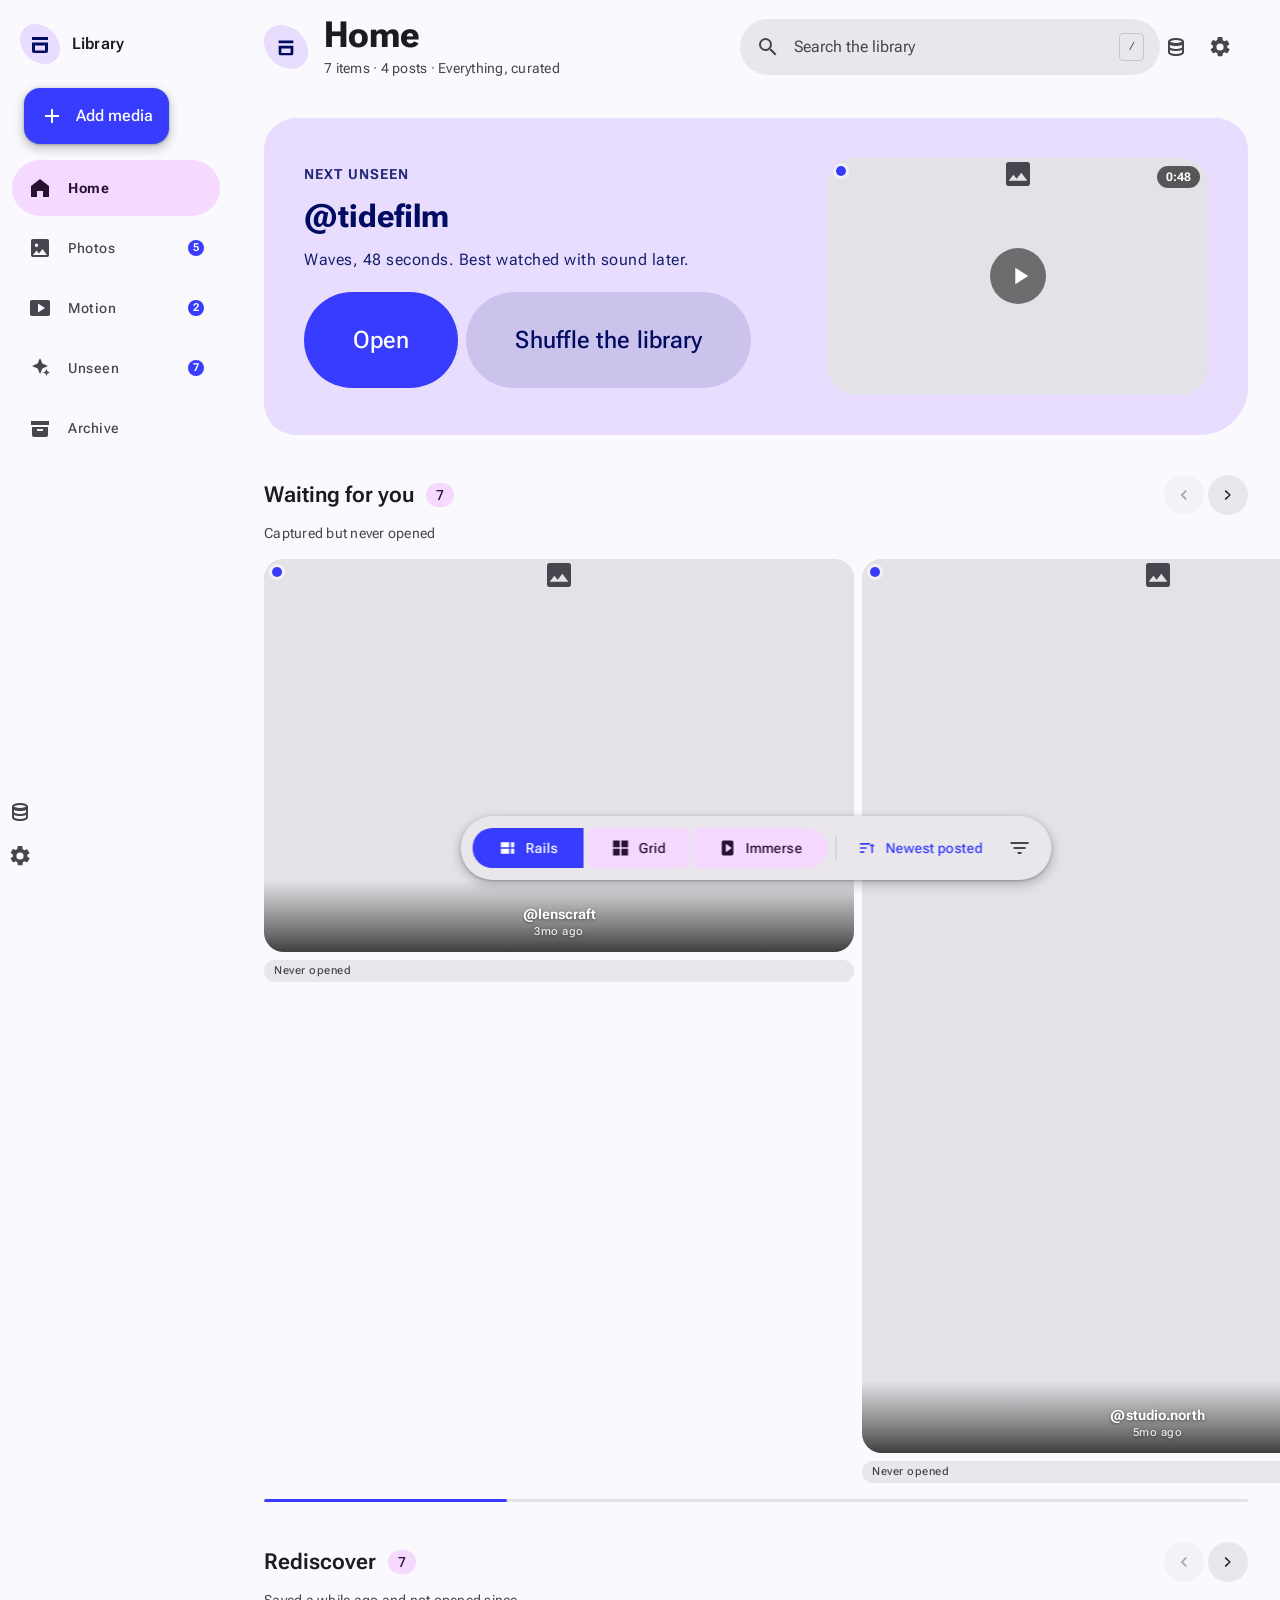
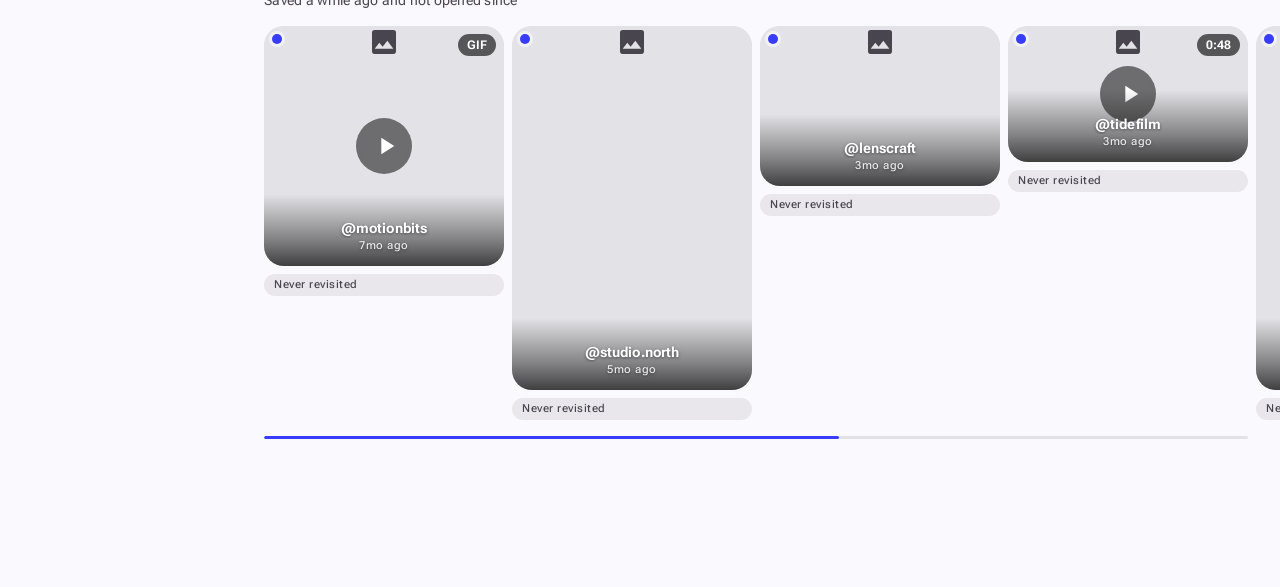
==== commit f64ad29d: "curator: rank, personalise and de-duplicate the Home shelves The rails were ten hard-coded predicate" ====
--- a/extension/dashboard/index.html
+++ b/extension/dashboard/index.html
@@ -226,6 +226,7 @@
   <script src="js/store.js"></script>
   <script src="js/import.js"></script>
   <script src="js/library.js"></script>
+  <script src="js/curator.js"></script>
   <script src="js/shell.js"></script>
   <script src="js/app.js"></script>
 </body>
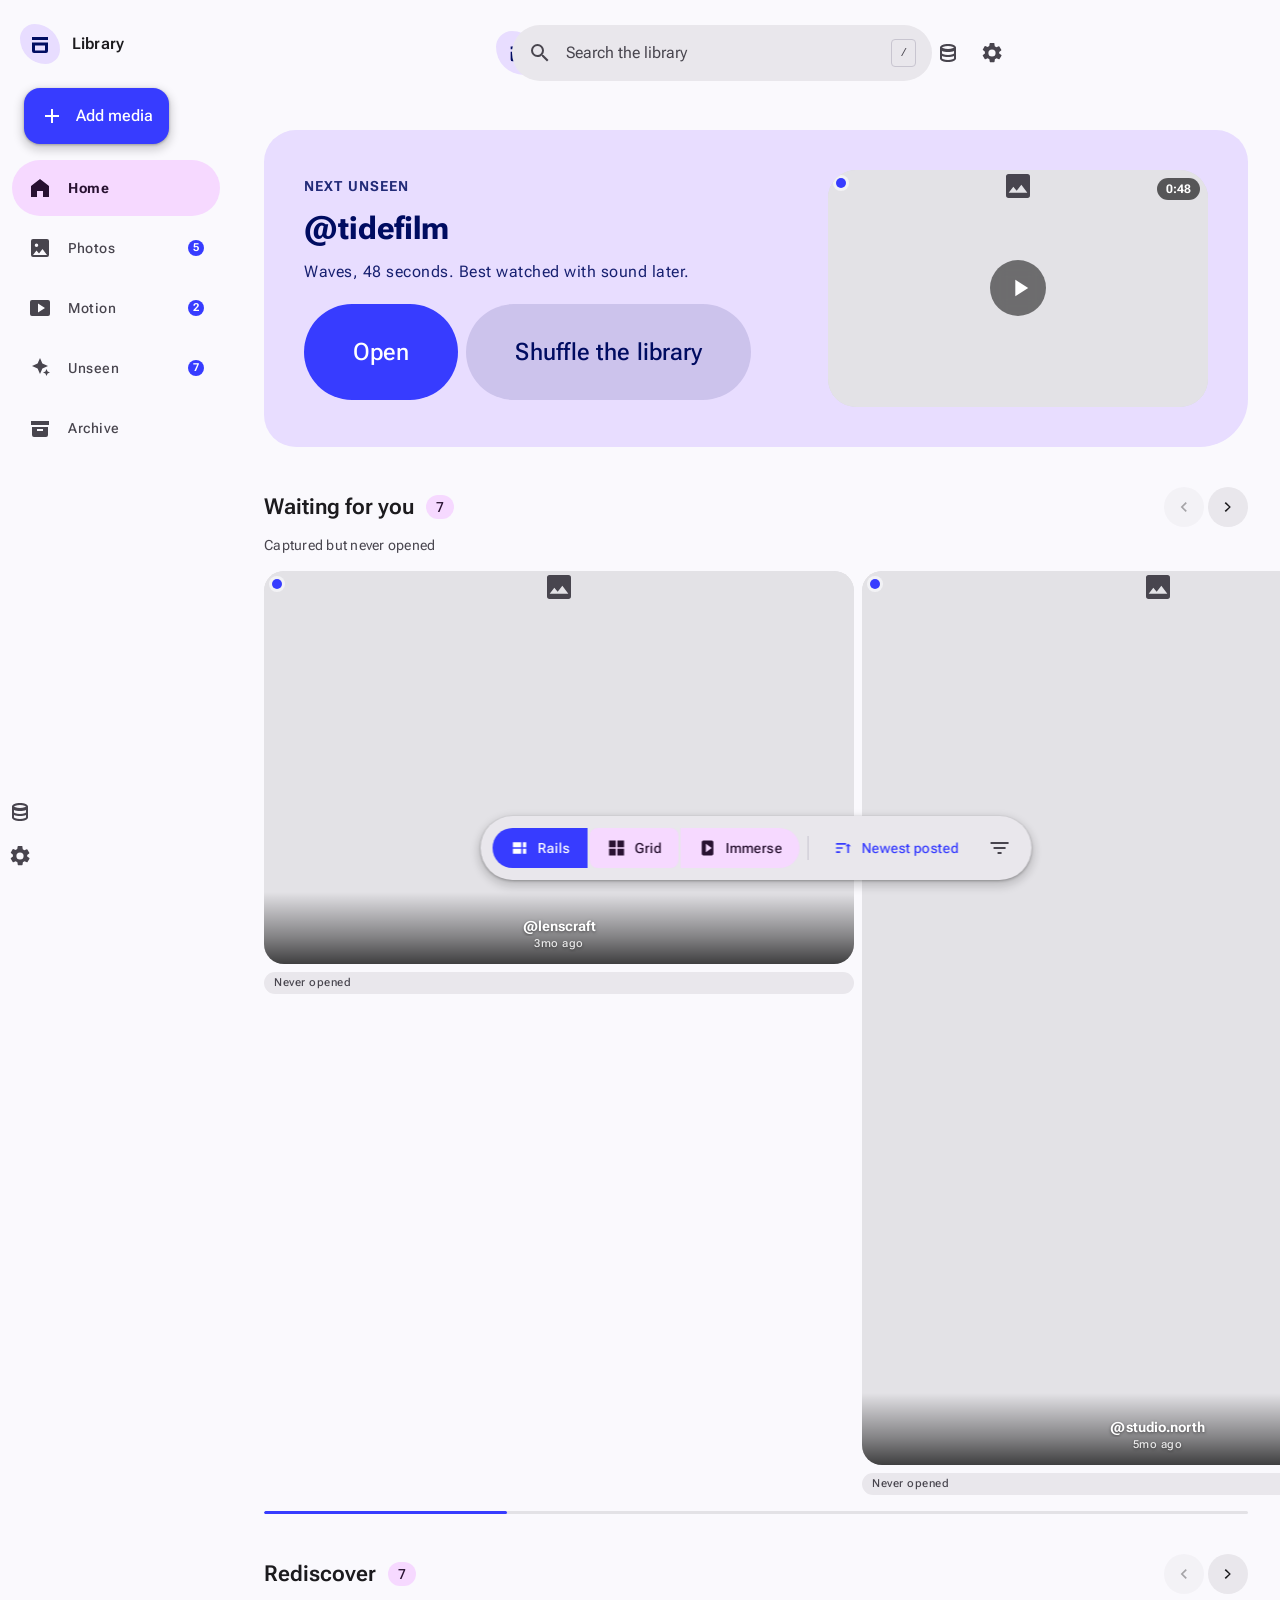
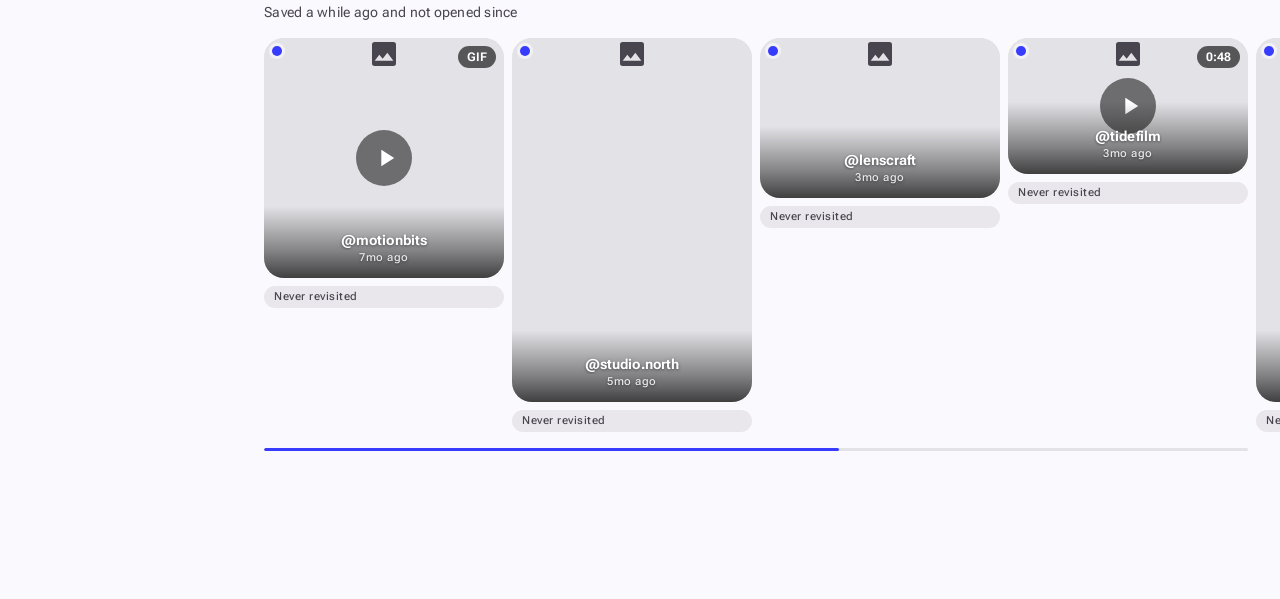
==== commit a160ab5a: "Dashboard: fix desktop/mobile layout — toolbar, grid, appbar alignment Layout bugs fixed (desktop an" ====
--- a/extension/dashboard/index.html
+++ b/extension/dashboard/index.html
@@ -86,15 +86,15 @@
   <!-- Floating toolbar: how you are looking, not what you are looking at -->
   <div class="m3e-toolbar m3e-toolbar--floating shell__toolbar" id="toolbar" role="toolbar" aria-label="View controls" data-hidden="false">
     <div class="m3e-button-group views" role="group" aria-label="Layout">
-      <button type="button" class="m3e-button m3e-button--tonal m3e-state" data-view="rails" aria-pressed="true">
+      <button type="button" class="m3e-button m3e-button--tonal m3e-state" data-view="rails" aria-pressed="true" aria-label="Rails layout">
         <svg viewBox="0 0 24 24" width="20" height="20" fill="currentColor" aria-hidden="true"><path d="M4 5h10v6H4V5Zm12 0h4v6h-4V5ZM4 13h10v6H4v-6Zm12 0h4v6h-4v-6Z"/></svg>
         <span class="views__label">Rails</span>
       </button>
-      <button type="button" class="m3e-button m3e-button--tonal m3e-state" data-view="grid" aria-pressed="false">
+      <button type="button" class="m3e-button m3e-button--tonal m3e-state" data-view="grid" aria-pressed="false" aria-label="Grid layout">
         <svg viewBox="0 0 24 24" width="20" height="20" fill="currentColor" aria-hidden="true"><path d="M3 3h8v8H3V3Zm10 0h8v8h-8V3ZM3 13h8v8H3v-8Zm10 0h8v8h-8v-8Z"/></svg>
         <span class="views__label">Grid</span>
       </button>
-      <button type="button" class="m3e-button m3e-button--tonal m3e-state" data-view="reels" aria-pressed="false">
+      <button type="button" class="m3e-button m3e-button--tonal m3e-state" data-view="reels" aria-pressed="false" aria-label="Immerse layout">
         <svg viewBox="0 0 24 24" width="20" height="20" fill="currentColor" aria-hidden="true"><path d="M7 3h10a2 2 0 0 1 2 2v14a2 2 0 0 1-2 2H7a2 2 0 0 1-2-2V5a2 2 0 0 1 2-2Zm3 4v10l7-5-7-5Z"/></svg>
         <span class="views__label">Immerse</span>
       </button>
@@ -102,7 +102,7 @@
 
     <span class="m3e-toolbar__divider" aria-hidden="true"></span>
 
-    <button type="button" class="m3e-button m3e-button--text m3e-state toolbar__sort" id="sortBtn" aria-haspopup="menu" aria-expanded="false">
+    <button type="button" class="m3e-button m3e-button--text m3e-state toolbar__sort" id="sortBtn" aria-haspopup="menu" aria-expanded="false" aria-label="Sort by Newest posted">
       <svg viewBox="0 0 24 24" width="20" height="20" fill="currentColor" aria-hidden="true"><path d="M3 6h12v2H3V6Zm0 5h8v2H3v-2Zm0 5h5v2H3v-2Zm14.5-9L21 10h-2.5v8h-2v-8H14l3.5-3Z"/></svg>
       <span id="sortLabel">Newest posted</span>
     </button>
--- a/extension/dashboard/styles.css
+++ b/extension/dashboard/styles.css
@@ -18,6 +18,17 @@
   --shell-nav: 0px;                 /* width of the navigation region */
   --pane-margin: var(--md-sys-margin-compact);
   --pane-max: 1600px;
+  /* Inline gutter that keeps the app bar's content aligned with the pane's
+     content on every window width. The pane is capped at --pane-max and
+     centred inside the content column, so from --pane-max + 2·margin up the
+     bar has to add the centring offset to its own margin — otherwise the
+     headline sits 100px+ left of the content it is supposed to label. */
+  --pane-gutter: calc(
+    var(--shell-nav) +
+    (100vw - var(--shell-nav) - min(100vw - var(--shell-nav), var(--pane-max))) / 2 +
+    var(--pane-margin)
+  );
+  --toolbar-h: 60px;                /* floating toolbar height, compact */
   --toolbar-inset: calc(80px + var(--md-sys-spacing-3) + env(safe-area-inset-bottom));
 }
 
@@ -49,9 +60,10 @@
   width: 100%;
   max-width: var(--pane-max);
   margin-inline: auto;
-  /* Clear the floating toolbar (64px) plus a comfortable gap, at every size. */
+  /* Clear the floating toolbar (its own height) plus a comfortable gap, at
+     every size. */
   padding: var(--md-sys-spacing-4) var(--pane-margin)
-           calc(var(--toolbar-inset) + 64px + var(--md-sys-spacing-6));
+           calc(var(--toolbar-inset) + var(--toolbar-h) + var(--md-sys-spacing-6));
 }
 
 /* =============================================================================
@@ -235,7 +247,10 @@
     "lead actions"
     "chips chips";
   gap: var(--md-sys-spacing-3) var(--md-sys-spacing-4);
-  padding: var(--md-sys-spacing-4) var(--pane-margin) var(--md-sys-spacing-3);
+  /* --pane-gutter, not --pane-margin: the bar is full-bleed while the pane is
+     width-capped and centred, so the bar's inline padding must include the
+     pane's centring offset or the two stop lining up on wide windows. */
+  padding: var(--md-sys-spacing-4) var(--pane-gutter) var(--md-sys-spacing-3);
   background: var(--md-sys-color-surface);
   transition: background-color var(--md-sys-motion-spring-default-effects),
               box-shadow var(--md-sys-motion-spring-default-effects),
@@ -334,6 +349,7 @@
 @media (max-width: 599px) {
   body.is-searching .appbar__lead { display: none; }
   body.is-searching .appbar__actions { grid-column: 1 / -1; }
+  body.is-searching .appbar__chips { display: none; }
   body.is-searching .appbar__search { display: flex; flex: 1; width: auto; }
   body.is-searching .appbar__searchbtn { display: none; }
 }
@@ -346,17 +362,45 @@
   right: calc(var(--md-sys-spacing-3) + 72px);
   bottom: var(--toolbar-inset);
   justify-content: center;
+  justify-content: safe center;
   gap: var(--md-sys-spacing-1);
-  height: 60px;
+  height: var(--toolbar-h);
   padding-inline: var(--md-sys-spacing-2);
-}
+  /* On the very narrowest windows the five controls cannot all sit in the
+     pill; scroll instead of clipping the trailing filter button. `safe
+     center` hands overflow back to flex-start so the start stays reachable. */
+  overflow-x: auto;
+  overscroll-behavior-x: contain;
+  scrollbar-width: none;
+  -webkit-overflow-scrolling: touch;
+}
+.shell__toolbar::-webkit-scrollbar { display: none; }
 .views__label { display: none; }
-.toolbar__sort { max-width: 180px; }
-.toolbar__sort > span {
-  overflow: hidden;
-  text-overflow: ellipsis;
-  white-space: nowrap;
-}
+/* On compact the sort trigger is icon-only: the current order is carried by
+   the button's aria-label, not by pixels. Labels come back once the toolbar
+   actually has room for them (720px and up — at 600–719 the labelled pill is
+   wider than the pane and clips the filter button). */
+.toolbar__sort > span { display: none; }
+.toolbar__sort { max-width: none; }
+@media (min-width: 720px) {
+  .views__label { display: inline; }
+  .toolbar__sort > span {
+    display: inline;
+    overflow: hidden;
+    text-overflow: ellipsis;
+    white-space: nowrap;
+  }
+  .toolbar__sort { max-width: 180px; }
+}
+/* Compact: the toolbar must fit between the window edges with the FAB beside
+   it. Icon-only buttons get the M3 8dp internal padding instead of the 24dp a
+   labelled button needs, and the group gap collapses to 4dp. */
+@media (max-width: 599px) {
+  .shell__toolbar { gap: var(--md-sys-spacing-1); padding-inline: var(--md-sys-spacing-1); }
+  .shell__toolbar .m3e-button { --_padding: var(--md-sys-spacing-2); min-width: 0; }
+  .m3e-toolbar__divider { margin-inline: var(--md-sys-spacing-0); }
+}
+
 .toolbar__filter { position: relative; overflow: visible; }
 .toolbar__badge {
   position: absolute;
@@ -425,7 +469,7 @@
   letter-spacing: 0.08em;
   text-transform: uppercase;
 }
-.spotlight__title { margin: 0; }
+.spotlight__title { margin: 0; overflow-wrap: anywhere; }
 .spotlight__body { margin: 0; opacity: 0.9; }
 .spotlight__actions {
   display: flex;
@@ -536,13 +580,17 @@
 /* =============================================================================
    8 · Grid — multi-column masonry so mixed aspect ratios stay uncropped
    ============================================================================= */
+/* Column minima are the smallest width that still yields the intended count
+   on the narrowest phone of the class — `columns: 2 160px` measured 2×160+gap
+   = 332px against a ~288px pane on a 320px phone, so the "2 column" mobile
+   grid silently collapsed to one oversized column of tiles. */
 .grid {
   column-gap: var(--md-sys-spacing-3);
   column-fill: balance;
-  columns: 2 160px;
-}
-.grid--dense { columns: 3 120px; }
-.grid--large { columns: 2 260px; }
+  columns: 2 128px;
+}
+.grid--dense { columns: 3 84px; }
+.grid--large { columns: 2 150px; }
 .grid > * {
   break-inside: avoid;
   margin-block-end: var(--md-sys-spacing-3);
@@ -782,6 +830,9 @@
 .btn-row { display: flex; flex-wrap: wrap; gap: var(--md-sys-spacing-2); }
 
 .dialog { width: min(560px, calc(100vw - var(--md-sys-spacing-8))); }
+/* Mobile browsers resize `vh` when their chrome collapses; `dvh` follows the
+   live viewport so a tall settings dialog never grows past the visible area. */
+.m3e-dialog { max-height: min(80dvh, 720px); }
 .dialog__icon {
   display: grid;
   place-items: center;
@@ -946,6 +997,7 @@
   :root {
     --shell-nav: 96px;
     --pane-margin: var(--md-sys-margin-medium);
+    --toolbar-h: 64px;
     --toolbar-inset: calc(var(--md-sys-spacing-5) + env(safe-area-inset-bottom));
   }
   .shell__rail { display: flex; }
@@ -955,7 +1007,7 @@
     grid-template-areas:
       "lead actions"
       "chips chips";
-    padding-inline: var(--pane-margin);
+    padding-inline: var(--pane-gutter);
   }
   .appbar__search { display: flex; }
   .appbar__searchbtn { display: none; }
@@ -982,14 +1034,20 @@
     left: calc(var(--shell-nav) + 50% - var(--shell-nav) / 2);
     right: auto;
     translate: -50% 0;
-    height: 64px;
+    height: var(--toolbar-h);
     padding-inline: var(--md-sys-spacing-3);
   }
-  .views__label { display: inline; }
-
-  .grid { columns: 3 180px; }
-  .grid--dense { columns: 4 140px; }
-  .grid--large { columns: 2 320px; }
+  /* Labelled buttons in the pill use the "small" internal padding (16dp); the
+     default 24dp makes the toolbar wider than the pane between 600–720px. */
+  .shell__toolbar .m3e-button { --_padding: var(--md-sys-spacing-4); }
+
+  /* Column minima tuned so the advertised column count actually occurs: with
+     the rail and margins subtracted, `columns: 3 180px` only ever produced 2
+     columns at 600–839px. Each pair below is the minimum width that yields
+     the intended count at the *narrowest* width of the window class. */
+  .grid { columns: 3 140px; }
+  .grid--dense { columns: 4 110px; }
+  .grid--large { columns: 2 240px; }
 
   .m3e-carousel--multi { --_item: 200px; }
   .m3e-carousel--hero { --_item: min(72%, 520px); }
@@ -1010,9 +1068,9 @@
   .appbar__mark { display: grid; }
   .appbar__overflow { display: inline-flex; }
   .rail__foot { display: none; }
-  .grid { columns: 4 200px; }
-  .grid--dense { columns: 5 150px; }
-  .grid--large { columns: 3 340px; }
+  .grid { columns: 4 160px; }
+  .grid--dense { columns: 5 128px; }
+  .grid--large { columns: 3 300px; }
   .m3e-carousel--multi { --_item: 220px; }
 }
 
@@ -1050,9 +1108,9 @@
   .shell__fab { left: var(--md-sys-spacing-6); }
   .shell__fab .m3e-fab__label { display: inline; }
 
-  .grid { columns: 4 240px; }
-  .grid--dense { columns: 6 160px; }
-  .grid--large { columns: 3 380px; }
+  .grid { columns: 4 200px; }
+  .grid--dense { columns: 6 140px; }
+  .grid--large { columns: 3 300px; }
   .m3e-carousel--multi { --_item: 240px; }
   .m3e-carousel--hero { --_item: min(60%, 620px); }
   .spotlight { padding: var(--md-sys-spacing-10); }
@@ -1060,7 +1118,7 @@
 
 @media (min-width: 1600px) {
   :root { --pane-margin: var(--md-sys-margin-extra-large); }
-  .grid { columns: 5 260px; }
+  .grid { columns: 6 200px; }
 }
 
 /* =============================================================================
